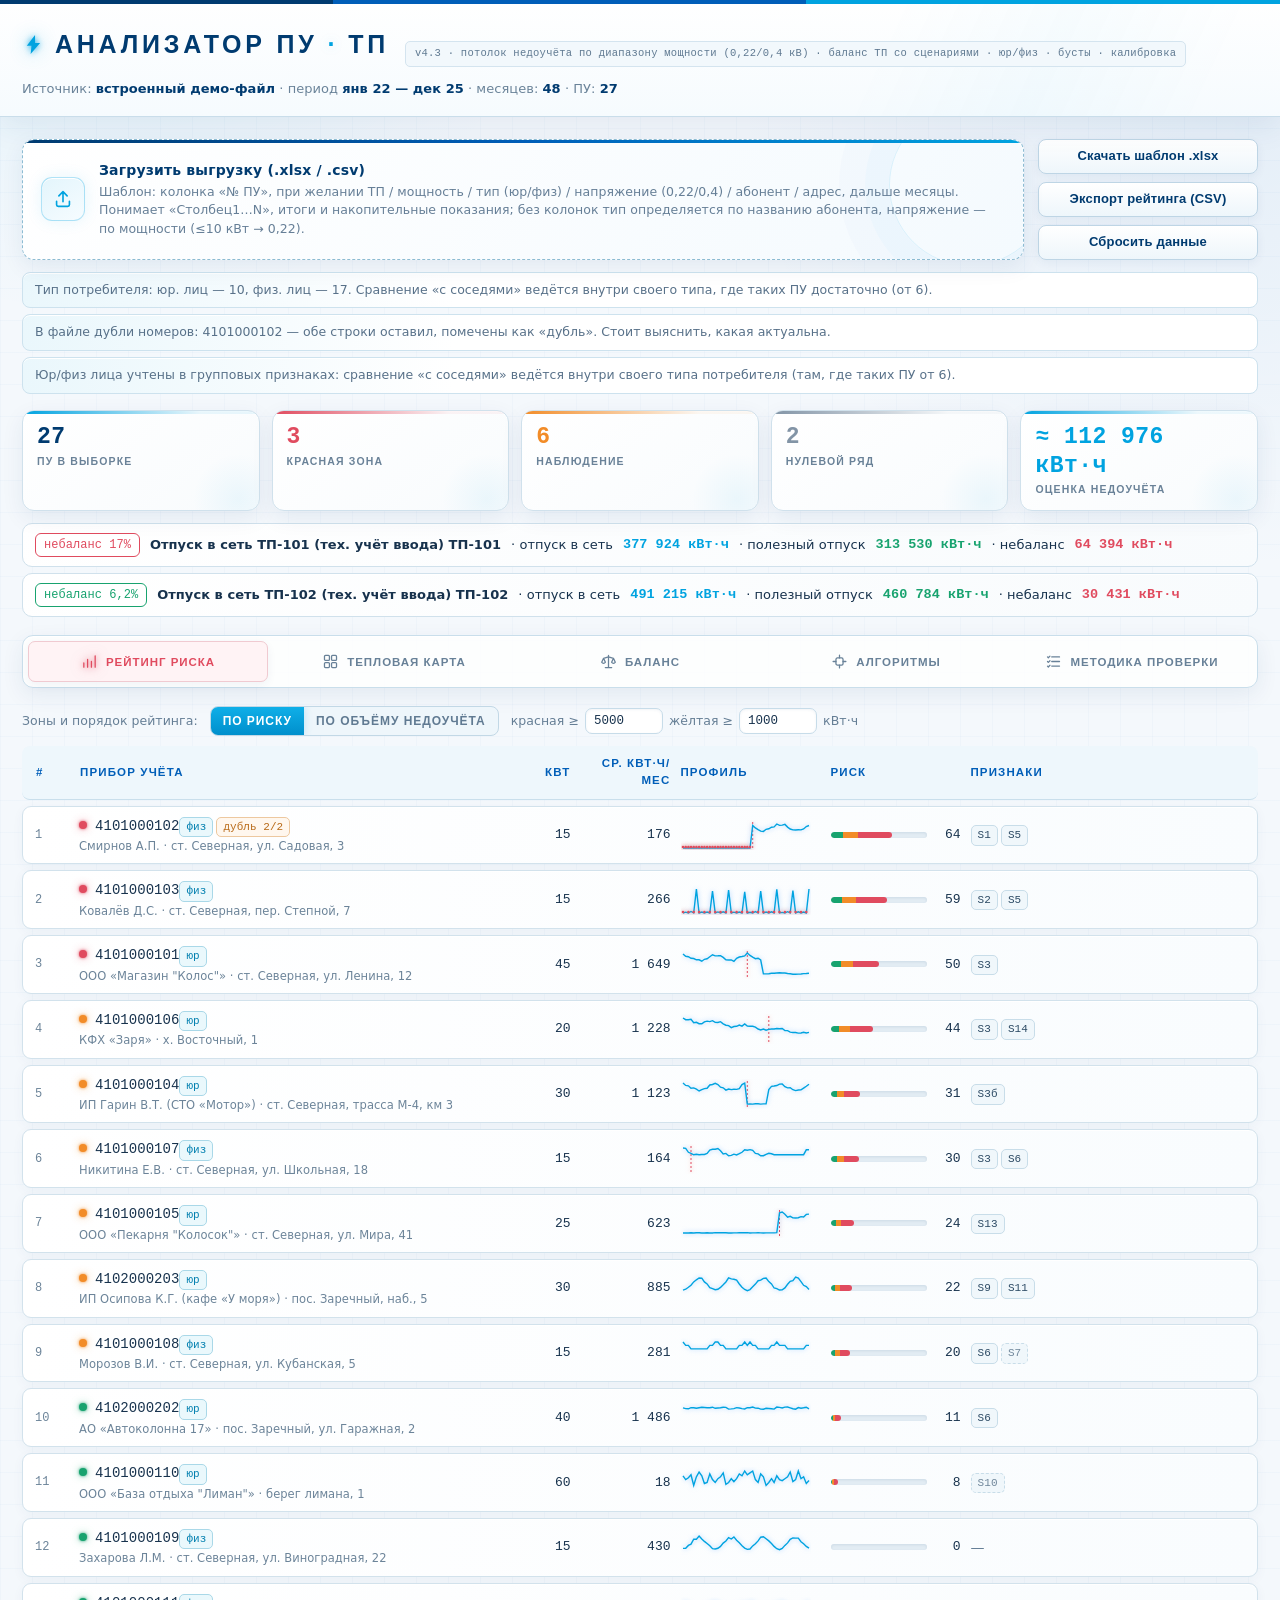
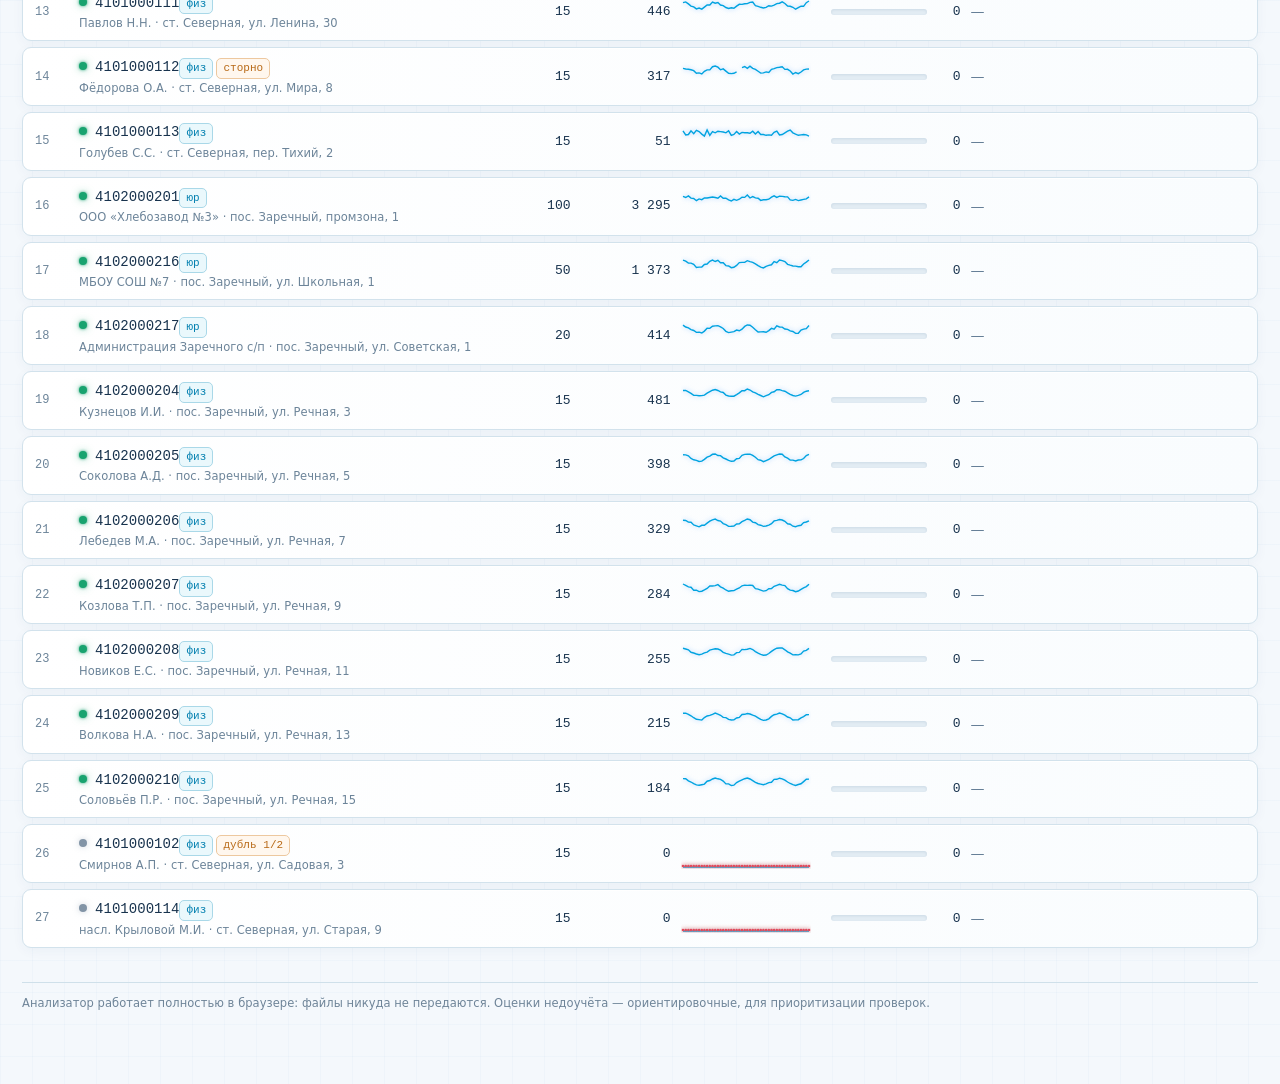
==== index.html @ 81b29cf8 "Полная замена программы на новую версию (anomalyanalyzerv2) Содержимое репозитория заменено на новую" ====
<!DOCTYPE html>
<html lang="ru">
<head>
<meta charset="utf-8">
<meta name="viewport" content="width=device-width, initial-scale=1">
<title>Анализатор ПУ ТП</title>
<link rel="icon" href="static/favicon.svg" type="image/svg+xml">
<script src="static/xlsx.full.min.js"></script><!-- библиотека Excel локально: работает без доступа в интернет -->
<style>
:root{
  --bg:#14181F; --panel:#1C222B; --panel2:#232B36; --line:#2E3844;
  --ink:#E9EEF4; --mut:#8FA0B3;
  --ok:#46C08A; --warn:#F2B63C; --bad:#F05B4A; --dead:#64748B; --acc:#6FB3FF;
  --face:#EFE8D8; --face-ink:#23262B;
  --mono:"JetBrains Mono","Consolas","SF Mono","Courier New",monospace;
  --cond:"Arial Narrow","PT Sans Narrow","Segoe UI",sans-serif;
}
*{box-sizing:border-box}
html{scroll-behavior:smooth}
body{margin:0;background:var(--bg);color:var(--ink);font:14px/1.5 "Segoe UI",system-ui,-apple-system,sans-serif;-webkit-font-smoothing:antialiased}
b{font-weight:600}
.wrap{max-width:1120px;margin:0 auto;padding:0 16px 64px}

/* ---- шапка-консоль ---- */
header{border-bottom:1px solid var(--line);background:linear-gradient(180deg,#1A2029,#14181F)}
.head{max-width:1120px;margin:0 auto;padding:18px 16px 14px;display:flex;align-items:baseline;gap:14px;flex-wrap:wrap}
h1{margin:0;font-family:var(--cond);font-weight:700;font-size:26px;letter-spacing:.14em;text-transform:uppercase;display:flex;align-items:center;gap:10px}
h1 i{font-style:normal;color:var(--warn)}
h1 .bolt{width:20px;height:20px;fill:var(--warn);flex:none;filter:drop-shadow(0 0 6px rgba(242,182,60,.9));animation:boltGlow 2.8s ease-in-out infinite}
@keyframes boltGlow{0%,100%{filter:drop-shadow(0 0 3px rgba(242,182,60,.5))}50%{filter:drop-shadow(0 0 10px rgba(242,182,60,.95))}}
@media (prefers-reduced-motion:reduce){h1 .bolt{animation:none}}
.head .ver{color:var(--mut);font-family:var(--mono);font-size:12px}
#meta{max-width:1120px;margin:0 auto;padding:0 16px 12px;color:var(--mut);font-size:13px}
#meta b{color:var(--ink);font-weight:600}

/* ---- пульт загрузки ---- */
.deck{display:grid;grid-template-columns:1fr auto;gap:12px;margin:18px 0 8px;align-items:stretch}
#drop{border:1.5px dashed var(--line);border-radius:10px;background:var(--panel);padding:14px 18px;cursor:pointer;display:flex;align-items:center;gap:14px;transition:border-color .15s,background .15s}
#drop:hover,#drop.hot{border-color:var(--acc);background:#1D2733}
#drop .di{width:34px;height:34px;border-radius:8px;background:var(--panel2);display:grid;place-items:center;color:var(--acc);font-size:18px;flex:0 0 auto}
#drop .dt b{display:block}
#drop .dt span{color:var(--mut);font-size:12.5px}
.side{display:flex;flex-direction:column;gap:8px;justify-content:center}
.btn{border:1px solid var(--line);background:var(--panel);color:var(--ink);border-radius:8px;padding:8px 14px;font:600 13px/1.2 "Segoe UI",sans-serif;cursor:pointer;white-space:nowrap}
.btn:hover{border-color:var(--acc);color:var(--acc)}
.tariff{display:flex;align-items:center;gap:8px;color:var(--mut);font-size:12.5px}
.tariff input{width:92px;background:var(--panel2);border:1px solid var(--line);border-radius:8px;color:var(--ink);padding:7px 10px;font-family:var(--mono);font-size:13px}
.tariff input:focus{outline:none;border-color:var(--acc)}
#notes{display:flex;flex-direction:column;gap:6px;margin:8px 0}
.note{background:var(--panel);border:1px solid var(--line);border-radius:8px;padding:8px 12px;color:var(--mut);font-size:12.5px}
.note.bad{border-color:var(--bad);color:#F2B0A8}
.note.ok{border-color:var(--ok);color:#A9DFC2}
.note.ok a{color:var(--ok)}
.btn-reset:hover{border-color:var(--bad);color:var(--bad)}

/* ---- KPI ---- */
#kpi{display:grid;grid-template-columns:repeat(auto-fit,minmax(150px,1fr));gap:10px;margin:14px 0}
.kpi{background:var(--panel);border:1px solid var(--line);border-radius:10px;padding:12px 14px}
.kv{font-family:var(--mono);font-size:22px;font-weight:600;letter-spacing:.02em}
.kl{color:var(--mut);font-size:11.5px;text-transform:uppercase;letter-spacing:.08em;margin-top:2px;font-family:var(--cond)}
.k-red .kv{color:var(--bad);text-shadow:0 0 16px rgba(240,91,74,.5)}
.k-amber .kv{color:var(--warn);text-shadow:0 0 16px rgba(242,182,60,.45)}
.k-dead .kv{color:var(--dead)}
.k-loss .kv{color:var(--acc);text-shadow:0 0 16px rgba(111,179,255,.45)}

#balance{display:flex;flex-direction:column;gap:6px;margin:0 0 10px}
.balrow{background:var(--panel);border:1px solid var(--line);border-radius:8px;padding:9px 12px;font-size:13px;display:flex;gap:10px;align-items:center;flex-wrap:wrap}
.balrow.mut{color:var(--mut);font-size:12.5px}
.btag{font-family:var(--mono);font-size:12px;border-radius:6px;padding:2px 8px;border:1px solid}
.btag.ok{color:var(--ok);border-color:var(--ok)} .btag.warn{color:var(--warn);border-color:var(--warn)} .btag.bad{color:var(--bad);border-color:var(--bad)}
.balrow .bv{font-family:var(--mono);font-size:13.5px;font-weight:700}
.bv-sup{color:var(--acc)} .bv-use{color:var(--ok)} .bv-imb{color:var(--bad)}

/* ---- вкладки (подсветка меню) ---- */
.tabs{display:flex;gap:4px;border-bottom:1px solid var(--line);margin:18px 0 0;flex-wrap:wrap}
.tab{--tc:var(--ink);--tg:rgba(233,238,244,.3);display:inline-flex;align-items:center;gap:8px;background:none;border:none;color:var(--mut);font:600 13px var(--cond);letter-spacing:.1em;text-transform:uppercase;padding:10px 16px;cursor:pointer;border-bottom:2px solid transparent;margin-bottom:-1px;border-radius:9px 9px 0 0;transition:color .15s,text-shadow .15s,background .15s}
.tab svg{width:15px;height:15px;fill:none;stroke:currentColor;stroke-width:1.7;stroke-linecap:round;stroke-linejoin:round;flex:none}
.tab[data-tab="rank"]{--tc:#FF8272;--tg:rgba(240,91,74,.55)}
.tab[data-tab="heat"]{--tc:#FFC554;--tg:rgba(242,182,60,.55)}
.tab[data-tab="bal"]{--tc:#C4A8FF;--tg:rgba(139,92,246,.55)}
.tab[data-tab="algs"]{--tc:#7FBCFF;--tg:rgba(111,179,255,.55)}
.tab[data-tab="doc"]{--tc:#5AD49E;--tg:rgba(70,192,138,.55)}
.tab:hover{color:var(--tc)}
.tab.on{color:var(--tc);border-bottom-color:var(--tc);background:linear-gradient(180deg,rgba(255,255,255,.035),transparent);text-shadow:0 0 14px var(--tg);box-shadow:0 12px 20px -12px var(--tg)}
.tab.on svg{filter:drop-shadow(0 0 4px var(--tg))}
.tab .tdot{width:7px;height:7px;border-radius:50%;background:var(--warn);box-shadow:0 0 8px rgba(242,182,60,.95);flex:none}
.pane{display:none;padding-top:14px}
.pane.show{display:block}

/* ---- таблица рейтинга ---- */
.thead,.row{display:grid;grid-template-columns:34px minmax(200px,1.5fr) 70px 90px 140px 130px minmax(120px,1fr);gap:10px;align-items:center;padding:8px 12px}
.thead{color:var(--mut);font-family:var(--cond);font-size:11.5px;text-transform:uppercase;letter-spacing:.1em;border-bottom:1px solid var(--line)}
.row{background:var(--panel);border:1px solid var(--line);border-radius:8px;margin-top:6px;cursor:pointer;transition:border-color .12s}
.row:hover{border-color:#3D4A5A}
.row.openrow{border-color:var(--acc)}
.row.dead{opacity:.75}
.c-rk{color:var(--mut);font-family:var(--mono);font-size:12px}
.mono{font-family:var(--mono)}
.c-id{min-width:0}
.c-id .sub{color:var(--mut);font-size:11.5px;overflow:hidden;text-overflow:ellipsis;white-space:nowrap}
.dot{display:inline-block;width:8px;height:8px;border-radius:50%;margin-right:8px;vertical-align:1px}
.dot.red{background:var(--bad);box-shadow:0 0 8px rgba(240,91,74,.9)}
.dot.amber{background:var(--warn);box-shadow:0 0 8px rgba(242,182,60,.8)}
.dot.green{background:var(--ok);box-shadow:0 0 7px rgba(70,192,138,.65)}
.dot.dead{background:var(--dead);box-shadow:0 0 6px rgba(100,116,139,.55)}
.c-pw,.c-avg{font-size:13px;text-align:right}
.bar{height:7px;background:var(--panel2);border-radius:4px;overflow:hidden;flex:1}
.bar i{display:block;height:100%;background:linear-gradient(90deg,var(--ok) 0 20%,var(--warn) 20% 45%,var(--bad) 45%);border-radius:4px;box-shadow:0 0 6px rgba(240,91,74,.35)}
.c-sc{display:flex;align-items:center;gap:8px}
.c-sc .mono{font-size:13px;width:26px;text-align:right}
.chip{display:inline-block;font-family:var(--mono);font-size:11px;border:1px solid var(--line);background:var(--panel2);border-radius:5px;padding:1px 6px;margin:1px 3px 1px 0;color:var(--ink)}
.weakchip{color:var(--mut);border-style:dashed}
.dupchip{color:var(--warn);border-color:var(--warn)}
.typechip{color:var(--acc);border-color:rgba(111,179,255,.55)}
.boostchip{color:#D9B8FF;border-color:#8B5CF6;box-shadow:0 0 7px rgba(139,92,246,.5)}

/* ---- переключатель зон рейтинга ---- */
.rmode{display:flex;align-items:center;gap:12px;flex-wrap:wrap;margin:2px 0 10px;color:var(--mut);font-size:12.5px}
.seg{display:inline-flex;border:1px solid var(--line);border-radius:8px;overflow:hidden}
.seg button{background:var(--panel);border:none;color:var(--mut);font:600 12px var(--cond);letter-spacing:.08em;text-transform:uppercase;padding:7px 12px;cursor:pointer;transition:background .15s,color .15s}
.seg button:not(.on):hover{color:var(--ink)}
.seg button.on{color:#0E1116;background:var(--acc);box-shadow:0 0 12px rgba(111,179,255,.55)}
.rmthr{display:inline-flex;align-items:center;gap:6px;flex-wrap:wrap}
.rmthr input{width:78px;background:var(--panel2);border:1px solid var(--line);border-radius:7px;color:var(--ink);padding:5px 8px;font-family:var(--mono);font-size:12.5px}
.rmthr input:focus{outline:none;border-color:var(--acc)}

/* ---- вкладка «Баланс» ---- */
.balkpis{display:grid;grid-template-columns:repeat(auto-fit,minmax(150px,1fr));gap:10px;margin:10px 0}
.bpct{display:flex;align-items:center;gap:12px;margin:8px 0 4px;color:var(--mut);font-size:12.5px;flex-wrap:wrap}
.bpct input[type=range].tr{width:220px;margin:0}
.bpct .val{font-family:var(--mono);color:var(--ink);min-width:38px}
.bchart{background:var(--panel);border:1px solid var(--line);border-radius:10px;padding:12px;margin-top:8px}
.bsup{fill:none;stroke:var(--warn);stroke-width:1.8;filter:drop-shadow(0 0 3px rgba(242,182,60,.5))}
.buse{fill:none;stroke:var(--acc);stroke-width:1.8;filter:drop-shadow(0 0 3px rgba(111,179,255,.5))}
.ballow{fill:none;stroke:#8fa0b3;stroke-width:1.2;stroke-dasharray:5 4;opacity:.9}
.bscn{fill:none;stroke:var(--ok);stroke-width:1.9;stroke-dasharray:7 5;filter:drop-shadow(0 0 4px rgba(70,192,138,.65))}
.bexc{fill:rgba(240,91,74,.16)}
.bgain{fill:rgba(70,192,138,.16)}
.bnull{fill:rgba(100,116,139,.12)}
.bdot{fill:var(--warn)} .budot{fill:var(--acc)}
.scenbox{display:grid;grid-template-columns:1fr 1fr;gap:8px;margin-top:8px}
.scen{background:var(--panel);border:1px solid var(--line);border-radius:10px;padding:10px 12px;cursor:pointer;transition:border-color .15s,box-shadow .15s}
.scen:hover{border-color:var(--acc)}
.scen.onb{border-color:var(--ok);box-shadow:0 0 14px -5px rgba(70,192,138,.75)}
.scen b{font-size:13px}
.scen .meta{color:var(--mut);font-size:12px;margin-top:3px}
.bcand{display:flex;align-items:center;gap:10px;background:var(--panel);border:1px solid var(--line);border-radius:8px;padding:8px 12px;margin-top:6px;cursor:pointer;font-size:13px}
.bcand:hover{border-color:#3D4A5A}
.bcand.onb{border-color:var(--ok);box-shadow:0 0 10px -4px rgba(70,192,138,.6)}
.bcand input{width:15px;height:15px;accent-color:var(--ok);flex:none;cursor:pointer}
.bcand .amt{margin-left:auto;font-family:var(--mono);font-size:12px;color:var(--ink);white-space:nowrap}
.bcand .cov{color:var(--mut);font-family:var(--mono);font-size:11.5px;white-space:nowrap}
@media (max-width:900px){.scenbox{grid-template-columns:1fr}}

/* ---- бусты приоритета (чек-боксы) ---- */
.boostbox{display:grid;grid-template-columns:1fr 1fr;gap:8px}
.bopt{display:flex;align-items:center;gap:10px;background:var(--panel);border:1px solid var(--line);border-radius:10px;padding:10px 12px;cursor:pointer;font-size:13px;color:#C3CEDA;transition:border-color .15s,box-shadow .15s}
.bopt input{width:16px;height:16px;accent-color:#8B5CF6;cursor:pointer;flex:none}
.bopt .pts{margin-left:auto;color:#D9B8FF;font-family:var(--mono);font-size:12px;white-space:nowrap}
.bopt.onb{border-color:#8B5CF6;box-shadow:0 0 14px -5px rgba(139,92,246,.75);color:var(--ink)}
@media (max-width:900px){.boostbox{grid-template-columns:1fr}}
.spark{display:block}
.spl{fill:none;stroke:var(--acc);stroke-width:1.4;filter:drop-shadow(0 0 2.5px rgba(111,179,255,.6))}
.spz{fill:var(--bad);filter:drop-shadow(0 0 2px rgba(240,91,74,.85))}
.spsh{stroke:var(--bad);stroke-width:1;stroke-dasharray:2 2;filter:drop-shadow(0 0 2px rgba(240,91,74,.6))}
.mut{color:var(--mut)}

/* ---- детальная панель ---- */
.detail{display:grid;grid-template-columns:230px 1fr;gap:18px;background:var(--panel);border:1px solid var(--acc);border-top:none;border-radius:0 0 10px 10px;margin:-7px 0 6px;padding:16px}
.detail.red{border-color:var(--bad)} .detail.amber{border-color:var(--warn)} .detail.dead{border-color:var(--dead)} .detail.green{border-color:var(--ok)}
.gauge{width:200px;display:block;margin:0 auto}
.gface{fill:var(--face);stroke:#0E1116;stroke-width:3}
.garc{fill:none;stroke-width:5;stroke-linecap:butt}
.g-ok{stroke:var(--ok);filter:drop-shadow(0 0 2.5px rgba(70,192,138,.55))}
.g-warn{stroke:var(--warn);filter:drop-shadow(0 0 2.5px rgba(242,182,60,.55))}
.g-bad{stroke:var(--bad);filter:drop-shadow(0 0 2.5px rgba(240,91,74,.55))}
.gt{stroke:var(--face-ink);stroke-width:1.2}
.gnum{fill:var(--face-ink);font:600 10px var(--mono);text-anchor:middle}
.glabel{fill:var(--face-ink);font:700 9px var(--cond);letter-spacing:.25em;text-anchor:middle}
.gneedle{stroke:#B3261E;stroke-width:2.6;stroke-linecap:round;filter:drop-shadow(0 0 4px rgba(179,38,30,.6))}
.gpivot{fill:#23262B;stroke:#B3261E;stroke-width:1.5}
.gscore{fill:var(--ink);font:700 13px var(--mono);text-anchor:middle}
.facts{width:100%;border-collapse:collapse;margin-top:10px;font-size:12.5px}
.facts td{padding:5px 0;border-bottom:1px dashed var(--line);vertical-align:top}
.facts td:first-child{color:var(--mut);padding-right:10px}
.facts td:last-child{text-align:right;font-size:12px}
.chart{width:100%;height:auto;display:block}
.cgrid{stroke:var(--line);stroke-width:.6}
.cyl{fill:var(--mut);font:10px var(--mono);text-anchor:end}
.cxl{fill:var(--mut);font:10px var(--mono);text-anchor:middle}
.cline{fill:none;stroke:var(--acc);stroke-width:1.8;filter:drop-shadow(0 0 4px rgba(111,179,255,.5))}
.cgroup{fill:none;stroke:var(--ok);stroke-width:1.1;stroke-dasharray:2 3;opacity:.85}
.cbase{stroke:var(--warn);stroke-width:1;stroke-dasharray:6 4;filter:drop-shadow(0 0 2px rgba(242,182,60,.45))}
.cbl{fill:var(--warn);font:10px var(--mono);text-anchor:end}
.cshift{stroke:var(--bad);stroke-width:1.2;stroke-dasharray:3 3;filter:drop-shadow(0 0 3px rgba(240,91,74,.55))}
.cdot{fill:var(--acc)} .czero{fill:var(--bad);filter:drop-shadow(0 0 3px rgba(240,91,74,.8))}
.legend{display:flex;gap:16px;flex-wrap:wrap;color:var(--mut);font-size:11.5px;margin-top:4px}
.legend span{display:flex;align-items:center;gap:6px}
.lg{display:inline-block;width:16px;height:0;border-top:2px solid}
.l1{border-color:var(--acc)} .l2{border-color:var(--ok);border-top-style:dashed} .l3{border-color:var(--warn);border-top-style:dashed} .l4{border-color:var(--bad);border-top-style:dotted}
.dh{font-family:var(--cond);font-size:12px;letter-spacing:.12em;text-transform:uppercase;color:var(--mut);margin:14px 0 8px}
.fl{border:1px solid var(--line);border-radius:8px;padding:9px 12px;margin-bottom:7px;background:var(--panel2)}
.flh{font-weight:600;display:flex;align-items:center;gap:8px}
.flh .pts{margin-left:auto;color:var(--warn);font-family:var(--mono);font-size:12px}
.fld{color:#C3CEDA;font-size:12.8px;margin-top:4px}
.cl{margin:0;padding-left:20px;color:#C3CEDA;font-size:13px}
.cl li{margin:4px 0}

/* ---- тепловая карта ---- */
#heat{overflow-x:auto;padding-bottom:6px}
.hrow{display:flex;gap:2px;margin-bottom:2px;cursor:pointer}
.hrow:hover .hid{color:var(--acc)}
.hhead{cursor:default;position:sticky;top:0;background:var(--bg);z-index:2;padding-top:2px}
.hid{flex:0 0 170px;font-size:12px;display:flex;align-items:center;padding-right:8px;color:var(--ink)}
.hcell{flex:0 0 26px;height:22px;border-radius:3px}
.hcell.hc-sm{flex:0 0 13px;border-radius:2px}
.hm{color:var(--mut);font:9.5px var(--mono);display:flex;align-items:flex-end;justify-content:center;background:none!important;height:26px;white-space:nowrap;overflow:visible}
.hnull{border:1px dashed var(--line)}
.hleg{display:flex;gap:16px;flex-wrap:wrap;color:var(--mut);font-size:11.5px;margin-top:10px;cursor:default}
.hleg span{display:flex;align-items:center;gap:6px}
.hleg i{width:14px;height:14px;border-radius:3px;display:inline-block}

/* ---- алгоритмы и методика ---- */
.alg{background:var(--panel);border:1px solid var(--line);border-radius:10px;padding:12px 14px;margin-top:10px}
.algh{display:flex;align-items:center;gap:10px;font-size:14.5px}
.algh .pts{margin-left:auto;color:var(--warn);font-family:var(--mono);font-size:12px;white-space:nowrap}
.algrow{display:grid;grid-template-columns:130px 1fr;gap:10px;margin-top:8px;font-size:13px;color:#C3CEDA}
.algrow span{color:var(--mut);font-size:11.5px;text-transform:uppercase;letter-spacing:.08em;font-family:var(--cond);padding-top:2px}
.doc{max-width:none}
.doc p,.doc ol,.doc ul,.doc>.note{max-width:900px}
.doc h2{font-family:var(--cond);letter-spacing:.1em;text-transform:uppercase;font-size:16px;margin:26px 0 10px;color:var(--warn)}
.doc h2:first-child{margin-top:4px}
.doc p,.doc li{color:#C3CEDA;font-size:13.5px}
.doc ol,.doc ul{padding-left:22px}
.doc li{margin:5px 0}
.doc .note{margin:12px 0}

/* ---- калибровка чувствительности («крутилки») ---- */
.tuner{margin:6px 0 10px}
.tglob{display:grid;grid-template-columns:1fr 1fr;gap:8px}
.trow{background:var(--panel);border:1px solid var(--line);border-radius:10px;padding:10px 12px;margin-top:8px}
.trow .th{display:flex;align-items:center;gap:8px;font-size:13px;flex-wrap:wrap}
.trow .th b{font-weight:600}
input.talg{width:15px;height:15px;accent-color:var(--ok);cursor:pointer;flex:none}
.trow.toff{opacity:.5}
.trow.toff input.tr{pointer-events:none}
.tlev.off{color:var(--bad)}
.alg.algoff{opacity:.5}
.tlev{margin-left:auto;font:600 11px var(--cond);letter-spacing:.08em;text-transform:uppercase;color:var(--mut);white-space:nowrap}
.tlev.soft{color:var(--warn);text-shadow:0 0 10px rgba(242,182,60,.5)}
.tlev.hard{color:var(--ok);text-shadow:0 0 10px rgba(70,192,138,.5)}
.thint{color:var(--mut);font-size:12px;margin-top:4px}
input[type=range].tr{-webkit-appearance:none;appearance:none;width:100%;height:4px;border-radius:3px;background:linear-gradient(90deg,rgba(242,182,60,.55),var(--line) 50%,rgba(70,192,138,.55));outline:none;margin:10px 0 3px;cursor:pointer}
input[type=range].tr::-webkit-slider-thumb{-webkit-appearance:none;appearance:none;width:16px;height:16px;border-radius:50%;background:var(--ink);border:2px solid var(--acc);box-shadow:0 0 9px rgba(111,179,255,.85);cursor:pointer}
input[type=range].tr::-moz-range-thumb{width:13px;height:13px;border-radius:50%;background:var(--ink);border:2px solid var(--acc);box-shadow:0 0 9px rgba(111,179,255,.85);cursor:pointer}
input[type=range].tr-num{background:var(--line)}
input[type=range].tr-num::-webkit-slider-thumb{border-color:var(--warn);box-shadow:0 0 9px rgba(242,182,60,.85)}
input[type=range].tr-num::-moz-range-thumb{border-color:var(--warn);box-shadow:0 0 9px rgba(242,182,60,.85)}
.tscale{display:flex;justify-content:space-between;color:var(--mut);font-size:10.5px;font-family:var(--cond);letter-spacing:.06em;text-transform:uppercase}
.treset{margin-top:12px;display:flex;gap:12px;align-items:center;flex-wrap:wrap;font-size:12px}
@media (max-width:900px){.tglob{grid-template-columns:1fr}}

footer{color:var(--mut);font-size:11.5px;margin-top:34px;border-top:1px solid var(--line);padding-top:12px}

/* ========================================================================== */
/* ROSSETI-INSPIRED PRODUCTION THEME — VISUAL LAYER ONLY                       */
/* ========================================================================== */
:root{
  color-scheme:light;
  --bg:#F4F8FC;
  --panel:#FFFFFF;
  --panel2:#F1F7FC;
  --line:#CFE0EE;
  --ink:#17324D;
  --mut:#667F97;
  --ok:#18A36F;
  --warn:#F28C28;
  --bad:#E04B5F;
  --dead:#8294A6;
  --acc:#00A3E0;
  --face:#F7FBFE;
  --face-ink:#163A5B;
  --ros-navy:#003B70;
  --ros-blue:#005EB8;
  --ros-sky:#00A3E0;
  --ros-pale:#EAF6FC;
  --ros-red:#E04B5F;
  --ros-green:#18A36F;
  --ros-orange:#F28C28;
  --violet:#7868B2;
  --shadow:0 18px 48px rgba(0,59,112,.10);
  --shadow-soft:0 7px 22px rgba(0,59,112,.075);
}

html{background:var(--bg);scrollbar-color:#9FBBD0 #E7F0F7}
body{
  min-height:100vh;
  color:var(--ink);
  background:
    radial-gradient(circle at 8% -6%,rgba(0,163,224,.10),transparent 30rem),
    radial-gradient(circle at 96% 3%,rgba(0,94,184,.065),transparent 31rem),
    linear-gradient(rgba(0,94,184,.025) 1px,transparent 1px),
    linear-gradient(90deg,rgba(0,94,184,.025) 1px,transparent 1px),
    var(--bg);
  background-size:auto,auto,32px 32px,32px 32px,auto;
  letter-spacing:.003em;
}
::selection{background:rgba(0,163,224,.20);color:var(--ros-navy)}
*{scrollbar-width:thin;scrollbar-color:#9FBBD0 #E7F0F7}
*::-webkit-scrollbar{width:10px;height:10px}
*::-webkit-scrollbar-track{background:#E7F0F7}
*::-webkit-scrollbar-thumb{background:#9FBBD0;border:2px solid #E7F0F7;border-radius:10px}

.wrap,.head,#meta{max-width:1360px}
.wrap{padding:0 22px 72px}

header{
  position:relative;
  overflow:hidden;
  border-bottom:1px solid #C9DDEA;
  background:linear-gradient(180deg,rgba(255,255,255,.99),rgba(246,251,254,.98));
  box-shadow:0 9px 30px rgba(0,59,112,.08);
}
header::before{
  content:"";
  position:absolute;
  z-index:2;
  inset:0 0 auto;
  height:4px;
  background:linear-gradient(90deg,var(--ros-navy) 0 26%,var(--ros-blue) 26% 63%,var(--ros-sky) 63% 100%);
}
header::after{
  content:"";
  position:absolute;
  right:3%;
  top:-58px;
  width:360px;
  height:175px;
  transform:skewX(-25deg);
  pointer-events:none;
  border-top:1px solid rgba(0,94,184,.09);
  border-bottom:1px solid rgba(0,163,224,.08);
  background:linear-gradient(90deg,transparent,rgba(0,163,224,.028),transparent);
}
.head{position:relative;z-index:1;padding:26px 22px 12px;gap:16px}
h1{color:var(--ros-navy);font-size:25px;letter-spacing:.15em;text-shadow:none}
h1 i{color:var(--ros-sky);text-shadow:0 0 12px rgba(0,163,224,.28)}
h1 .bolt{
  width:23px;
  height:23px;
  fill:var(--ros-sky);
  filter:drop-shadow(0 0 3px rgba(0,163,224,.85)) drop-shadow(0 0 9px rgba(0,163,224,.38));
}
@keyframes boltGlow{
  0%,100%{filter:drop-shadow(0 0 2px rgba(0,163,224,.62)) drop-shadow(0 0 7px rgba(0,163,224,.22))}
  50%{filter:drop-shadow(0 0 4px rgba(0,163,224,.95)) drop-shadow(0 0 13px rgba(0,163,224,.42))}
}
.head .ver{
  color:#5F7991;
  padding:4px 9px;
  border:1px solid #D4E4EF;
  border-radius:5px;
  background:#F2F8FC;
  font-size:10.5px;
  letter-spacing:.025em;
}
#meta{position:relative;z-index:1;padding:0 22px 17px;color:#6A8399}
#meta b{color:var(--ros-navy)}

.deck{gap:14px;margin:22px 0 12px}
#drop{
  position:relative;
  min-height:80px;
  overflow:hidden;
  border:1.5px dashed #8CBBD2;
  border-radius:12px;
  background:linear-gradient(135deg,#FFFFFF,#F4FAFE);
  box-shadow:var(--shadow-soft),inset 0 1px 0 #fff;
}
#drop::before{
  content:"";
  position:absolute;
  left:0;
  top:0;
  right:0;
  width:auto;
  height:3px;
  background:linear-gradient(90deg,var(--ros-navy),var(--ros-blue),var(--ros-sky));
}
#drop::after{
  content:"";
  position:absolute;
  right:-28px;
  top:-36px;
  width:160px;
  height:160px;
  border:1px solid rgba(0,163,224,.12);
  border-radius:50%;
  box-shadow:0 0 0 24px rgba(0,163,224,.025),0 0 0 50px rgba(0,94,184,.014);
  pointer-events:none;
}
#drop:hover,#drop.hot{
  border-color:var(--ros-sky);
  background:linear-gradient(135deg,#FFFFFF,#ECF8FD);
  box-shadow:0 0 0 3px rgba(0,163,224,.09),var(--shadow-soft);
}
#drop .di{
  position:relative;
  z-index:1;
  width:44px;
  height:44px;
  border:1px solid rgba(0,163,224,.27);
  border-radius:11px;
  background:linear-gradient(145deg,#E3F5FC,#F6FCFF);
  color:var(--ros-sky);
  box-shadow:inset 0 1px 0 #fff,0 0 16px rgba(0,163,224,.10);
}
#drop .di svg{width:22px;height:22px;fill:none;stroke:currentColor;stroke-width:1.8;stroke-linecap:round;stroke-linejoin:round}
#drop .dt{position:relative;z-index:1}
#drop .dt b{color:var(--ros-navy);font-size:14px;letter-spacing:.012em}
#drop .dt span{display:block;max-width:920px;margin-top:2px;color:#667F97;line-height:1.48}
.side{min-width:220px}

.btn{
  min-height:35px;
  border-color:#BED5E5;
  background:linear-gradient(180deg,#FFFFFF,#EEF6FB);
  color:var(--ros-navy);
  box-shadow:inset 0 1px 0 #fff,0 3px 10px rgba(0,59,112,.055);
  letter-spacing:.012em;
  transition:border-color .16s,color .16s,background .16s,transform .16s,box-shadow .16s;
}
.btn:hover{
  border-color:var(--ros-sky);
  color:var(--ros-blue);
  background:linear-gradient(180deg,#FFFFFF,#E7F6FC);
  box-shadow:0 0 0 3px rgba(0,163,224,.075),0 7px 18px rgba(0,59,112,.08);
  transform:translateY(-1px);
}
.btn:active{transform:translateY(0)}
.btn-reset:hover{border-color:var(--ros-red);color:#C73A4E;background:#FFF3F5;box-shadow:0 0 0 3px rgba(224,75,95,.07)}
.tariff{justify-content:space-between;color:#667F97}
.tariff input,.rmthr input{
  border-color:#C7DCE9;
  background:#FFFFFF;
  color:#17324D;
  box-shadow:inset 0 1px 3px rgba(0,59,112,.055);
}
.tariff input:focus,.rmthr input:focus{outline:none;border-color:var(--ros-sky);box-shadow:0 0 0 3px rgba(0,163,224,.10)}

.note{
  border-color:#CDE2EE;
  background:linear-gradient(90deg,#EAF7FC,#FFFFFF 35%);
  color:#587189;
  box-shadow:inset 0 1px 0 #fff;
}
.note.bad{border-color:#F0CAD1;color:#A33849;background:linear-gradient(90deg,#FFF0F3,#FFFFFF 35%)}
.note.ok{border-color:#C5E6D9;color:#137652;background:linear-gradient(90deg,#EBFAF4,#FFFFFF 35%)}
.note.ok a{color:#137652}

#kpi{gap:12px;margin:16px 0 12px}
.kpi{
  position:relative;
  overflow:hidden;
  min-height:84px;
  border-color:#D0E1EC;
  border-radius:12px;
  background:linear-gradient(145deg,#FFFFFF,#F8FBFD);
  box-shadow:var(--shadow-soft),inset 0 1px 0 #fff;
}
.kpi::before{content:"";position:absolute;left:0;top:0;width:100%;height:3px;background:linear-gradient(90deg,var(--ros-sky),rgba(0,163,224,.08) 75%)}
.kpi::after{content:"";position:absolute;right:-26px;bottom:-36px;width:94px;height:94px;border-radius:50%;background:radial-gradient(circle,rgba(0,163,224,.06),transparent 68%)}
.k-red::before{background:linear-gradient(90deg,var(--ros-red),rgba(224,75,95,.06) 75%)}
.k-amber::before{background:linear-gradient(90deg,var(--ros-orange),rgba(242,140,40,.06) 75%)}
.k-dead::before{background:linear-gradient(90deg,var(--dead),rgba(130,148,166,.06) 75%)}
.k-loss::before{background:linear-gradient(90deg,var(--ros-sky),rgba(0,163,224,.06) 75%)}
.kv{color:var(--ros-navy);font-size:23px;line-height:1.25}
.kl{color:#6A8298;font-size:10.5px;font-weight:700;letter-spacing:.11em}
.k-red .kv,.k-amber .kv,.k-loss .kv{text-shadow:none}

.balrow,.bchart,.scen,.bcand,.bopt,.detail,.fl,.alg,.trow{
  border-color:#D0E1EC;
  background:linear-gradient(145deg,#FFFFFF,#F8FBFD);
  color:var(--ink);
  box-shadow:inset 0 1px 0 #fff;
}
.balrow{border-radius:10px}
.balrow.mut,.scen .meta,.bcand .cov{color:#6A8298}
.btag{background:#FFFFFF}

.tabs{
  gap:6px;
  padding:5px;
  border:1px solid #C9DEEB;
  border-radius:11px;
  background:rgba(255,255,255,.82);
  box-shadow:var(--shadow-soft),inset 0 1px 0 #fff;
}
.tab{
  flex:1 1 150px;
  justify-content:center;
  min-height:41px;
  margin:0;
  padding:9px 14px;
  border:1px solid transparent;
  border-radius:7px;
  color:#688198;
  font-size:11.5px;
  font-weight:700;
  letter-spacing:.085em;
}
.tab svg{width:17px;height:17px;stroke-width:1.8;transition:filter .18s,color .18s}
.tab[data-tab="rank"]{--tc:var(--ros-red);--tg:rgba(224,75,95,.50)}
.tab[data-tab="heat"]{--tc:var(--ros-orange);--tg:rgba(242,140,40,.52)}
.tab[data-tab="bal"]{--tc:var(--ros-green);--tg:rgba(24,163,111,.48)}
.tab[data-tab="algs"]{--tc:var(--ros-sky);--tg:rgba(0,163,224,.55)}
.tab[data-tab="doc"]{--tc:var(--ros-blue);--tg:rgba(0,94,184,.46)}
.tab:hover{color:var(--tc);background:#F4F9FC}
.tab.on{color:var(--tc);border-color:#CFE0EA;background:#F4F9FC;text-shadow:none;box-shadow:0 3px 10px rgba(0,59,112,.055)}
.tab.on svg,.tab:hover svg{filter:drop-shadow(0 0 2px var(--tg)) drop-shadow(0 0 6px var(--tg))}
.tab.on[data-tab="rank"]{background:#FFF3F5;border-color:#F0CAD1}
.tab.on[data-tab="heat"]{background:#FFF7EE;border-color:#F2D6B9}
.tab.on[data-tab="bal"]{background:#EFFAF6;border-color:#C5E6D9}
.tab.on[data-tab="algs"]{background:#ECF8FD;border-color:#C1E4F1}
.tab.on[data-tab="doc"]{background:#EEF5FC;border-color:#C6DAED}
.tab .tdot{background:var(--ros-orange);box-shadow:0 0 3px rgba(242,140,40,.9),0 0 8px rgba(242,140,40,.48)}
.pane{padding-top:16px}

.rmode{color:#657E95}
.seg{border-color:#C2D8E6;background:#EEF6FB}
.seg button{background:transparent;color:#607A92}
.seg button:not(.on):hover{color:var(--ros-navy)}
.seg button.on{color:#FFFFFF;background:linear-gradient(180deg,#0FAFE8,#008FCC);box-shadow:0 0 9px rgba(0,163,224,.24)}
.rmthr{color:#657E95}

.thead{padding:9px 14px;color:var(--ros-blue);border-bottom-color:#C9DFEC;background:#EEF7FC;border-radius:8px;font-weight:700}
.row{
  border-color:#D2E2EC;
  border-radius:9px;
  background:linear-gradient(90deg,#FFFFFF,#F9FCFE);
  box-shadow:0 3px 12px rgba(0,59,112,.045),inset 0 1px 0 #fff;
  transition:border-color .14s,background .14s,transform .14s,box-shadow .14s;
}
.row:hover{border-color:#8FC4DA;background:linear-gradient(90deg,#FFFFFF,#F0F9FD);transform:translateY(-1px);box-shadow:0 8px 22px rgba(0,59,112,.075)}
.row.openrow{border-color:var(--ros-sky);background:#EFF9FD;box-shadow:0 0 0 2px rgba(0,163,224,.075)}
.row.red,.row.amber,.row.green,.row.dead{box-shadow:0 3px 12px rgba(0,59,112,.045),inset 0 1px 0 #fff;opacity:1}
.row.red:hover{border-color:rgba(224,75,95,.70);box-shadow:0 0 0 1px rgba(224,75,95,.13),0 0 16px rgba(224,75,95,.16),0 8px 22px rgba(0,59,112,.07)}
.row.amber:hover{border-color:rgba(242,140,40,.72);box-shadow:0 0 0 1px rgba(242,140,40,.13),0 0 16px rgba(242,140,40,.16),0 8px 22px rgba(0,59,112,.07)}
.row.green:hover{border-color:rgba(24,163,111,.68);box-shadow:0 0 0 1px rgba(24,163,111,.12),0 0 16px rgba(24,163,111,.15),0 8px 22px rgba(0,59,112,.07)}
.row.dead:hover{border-color:rgba(130,148,166,.72);box-shadow:0 0 0 1px rgba(130,148,166,.12),0 0 14px rgba(0,94,184,.10),0 8px 22px rgba(0,59,112,.065)}
.c-rk,.c-id .sub{color:#6C8499}
.dot.red{background:var(--ros-red);box-shadow:0 0 3px rgba(224,75,95,.92),0 0 8px rgba(224,75,95,.45)}
.dot.amber{background:var(--ros-orange);box-shadow:0 0 3px rgba(242,140,40,.92),0 0 8px rgba(242,140,40,.44)}
.dot.green{background:var(--ros-green);box-shadow:0 0 3px rgba(24,163,111,.90),0 0 8px rgba(24,163,111,.40)}
.dot.dead{background:var(--dead);box-shadow:0 0 6px rgba(130,148,166,.38)}
.bar{height:6px;background:#E3EDF4;box-shadow:inset 0 1px 3px rgba(0,59,112,.10)}
.bar i{box-shadow:none}
.chip{border-color:#C8DDE9;background:#F0F7FB;color:#2C4A64}
.weakchip{color:#70879B}
.dupchip{color:#B86916;border-color:#EDC89F;background:#FFF7EE}
.typechip{color:#007FAF;border-color:#A9D8E8;background:#EAF8FC}
.boostchip{color:#69599A;border-color:#CFC5E8;background:#F5F2FB;box-shadow:none}

.detail{box-shadow:0 16px 34px rgba(0,59,112,.085)}
.gface{fill:#F8FCFE;stroke:#C8DCE9}
.gt{stroke:#57728A}.gnum,.glabel{fill:#36546D}.gscore{fill:var(--ros-navy)}
.gneedle{stroke:#C43D51;filter:drop-shadow(0 0 3px rgba(224,75,95,.38))}
.gpivot{fill:var(--ros-navy);stroke:#C43D51}
.facts td{border-bottom-color:#D8E6EF}
.facts td:first-child,.legend,.dh{color:#6A8298}
.cgrid{stroke:#D6E5EE}.cyl,.cxl{fill:#6D8499}
.cline{stroke:var(--ros-sky);filter:drop-shadow(0 0 3px rgba(0,163,224,.34))}
.cgroup{stroke:var(--ros-green)}
.cbase{stroke:var(--ros-orange);filter:drop-shadow(0 0 2px rgba(242,140,40,.28))}
.cshift{stroke:var(--ros-red);filter:drop-shadow(0 0 2px rgba(224,75,95,.28))}
.fl{background:#F5FAFD}
.fld,.cl,.algrow,.doc p,.doc li{color:#536E85}

.hhead{background:#F4F8FC}
.hid{color:#24445F}
.hcell{border:1px solid rgba(0,59,112,.045)}
.hnull{border-color:#BED3E1}
.hm,.hleg{color:#688198}
.alg,.trow,.bchart{border-radius:12px;box-shadow:var(--shadow-soft),inset 0 1px 0 #fff}
.algh b{color:var(--ros-navy)}
.algrow span,.dh,.thead,.kl{font-weight:700}
.doc h2{color:var(--ros-blue);text-shadow:none;border-bottom:1px solid #CBE2EF;padding-bottom:7px}
.bopt{color:#4F6B82}
.bopt.onb{border-color:#AFA3D1;background:#F7F5FC;box-shadow:0 0 0 2px rgba(120,104,178,.065);color:#27445C}
.bopt .pts{color:#69599A}
.scen.onb,.bcand.onb{border-color:#76C9AA;background:#F0FBF7;box-shadow:0 0 0 2px rgba(24,163,111,.06)}
.bcand .amt{color:#294860}
input[type=range].tr{height:5px;background:linear-gradient(90deg,rgba(242,140,40,.62),#C6DAE6 50%,rgba(24,163,111,.60))}
input[type=range].tr::-webkit-slider-thumb{background:#FFFFFF;border-color:var(--ros-sky);box-shadow:0 0 3px rgba(0,163,224,.8),0 0 9px rgba(0,163,224,.30)}
input[type=range].tr::-moz-range-thumb{background:#FFFFFF;border-color:var(--ros-sky);box-shadow:0 0 3px rgba(0,163,224,.8),0 0 9px rgba(0,163,224,.30)}
button,input{font-family:inherit}
button:focus-visible,input:focus-visible,#drop:focus-visible{outline:2px solid var(--ros-sky);outline-offset:3px}
footer{border-top-color:#CFE0EA;color:#6E8498}

@media (max-width:900px){
  .wrap{padding-inline:14px}
  .head,#meta{padding-left:16px;padding-right:16px}
  .side{min-width:0}
  .btn{flex:1 1 auto}
  .tab{flex:1 1 135px}
}
@media (max-width:560px){
  h1{font-size:20px;letter-spacing:.11em}
  .head .ver{font-size:9.5px;line-height:1.45}
  #drop{align-items:flex-start;padding:14px}
  #drop .di{width:38px;height:38px}
  .kv{font-size:20px}
  .tabs{gap:4px}
  .tab{flex-basis:calc(50% - 4px);padding-inline:8px;font-size:10.5px}
}

@media (max-width:900px){
  .deck{grid-template-columns:1fr}
  .side{flex-direction:row;flex-wrap:wrap;align-items:center}
  .thead{display:none}
  .row{grid-template-columns:1fr auto;grid-auto-rows:auto;row-gap:6px}
  .c-rk,.c-pw{display:none}
  .c-id{grid-column:1/2} .c-sc{grid-column:2/3;min-width:130px}
  .c-avg{display:none}
  .c-sp{grid-column:1/2} .c-fl{grid-column:2/3;text-align:right}
  .detail{grid-template-columns:1fr}
  .algrow{grid-template-columns:1fr}
}
</style>
</head>
<body>
<header>
  <div class="head">
    <h1><svg class="bolt" viewBox="0 0 24 24" aria-hidden="true"><path d="M13.6 2 5 13.4h4.9L9 22l9.9-11.6h-5.2L13.6 2z"/></svg>Анализатор ПУ <i>·</i> ТП</h1>
    <span class="ver">v4.3 · потолок недоучёта по диапазону мощности (0,22/0,4 кВ) · баланс ТП со сценариями · юр/физ · бусты · калибровка</span>
  </div>
  <div id="meta">Загрузка…</div>
</header>

<div class="wrap">
  <div class="deck">
    <div id="drop" title="Загрузить выгрузку потребления">
      <div class="di"><svg viewBox="0 0 24 24" aria-hidden="true"><path d="M12 15V4m0 0L7.5 8.5M12 4l4.5 4.5"/><path d="M5 14.5v3.7A1.8 1.8 0 0 0 6.8 20h10.4a1.8 1.8 0 0 0 1.8-1.8v-3.7"/></svg></div>
      <div class="dt"><b>Загрузить выгрузку (.xlsx / .csv)</b><span>Шаблон: колонка «№ ПУ», при желании ТП / мощность / тип (юр/физ) / напряжение (0,22/0,4) / абонент / адрес, дальше месяцы. Понимает «Столбец1…N», итоги и накопительные показания; без колонок тип определяется по названию абонента, напряжение — по мощности (≤10 кВт → 0,22).</span></div>
      <input id="file" type="file" accept=".xlsx,.xls,.xlsm,.csv,.txt" hidden>
    </div>
    <div class="side">
      <button class="btn" id="btnTpl">Скачать шаблон .xlsx</button>
      <button class="btn" id="btnCsv">Экспорт рейтинга (CSV)</button>
      <button class="btn btn-reset" id="btnReset" title="Очистить загруженные данные и начать заново">Сбросить данные</button>
    </div>
  </div>
  <div id="notes"></div>
  <div id="kpi"></div>
  <div id="balance"></div>

  <div class="tabs">
    <button class="tab on" data-tab="rank"><svg viewBox="0 0 24 24" aria-hidden="true"><path d="M4 20v-6M9.3 20V9M14.7 20v-8M20 20V4"/></svg>Рейтинг риска</button>
    <button class="tab" data-tab="heat"><svg viewBox="0 0 24 24" aria-hidden="true"><rect x="3.5" y="3.5" width="7" height="7" rx="1.4"/><rect x="13.5" y="3.5" width="7" height="7" rx="1.4"/><rect x="3.5" y="13.5" width="7" height="7" rx="1.4"/><rect x="13.5" y="13.5" width="7" height="7" rx="1.4"/></svg>Тепловая карта</button>
    <button class="tab" data-tab="bal"><svg viewBox="0 0 24 24" aria-hidden="true"><path d="M12 3.5v17M7.5 20.5h9M12 5.5 5 7.5m7-2 7 2M5 7.5l-2.6 5.6a3 3 0 0 0 5.2 0L5 7.5zM19 7.5l-2.6 5.6a3 3 0 0 0 5.2 0L19 7.5z"/></svg>Баланс</button>
    <button class="tab" data-tab="algs"><svg viewBox="0 0 24 24" aria-hidden="true"><rect x="7" y="7" width="10" height="10" rx="2"/><path d="M12 3v4M12 17v4M3 12h4M17 12h4"/></svg>Алгоритмы</button>
    <button class="tab" data-tab="doc"><svg viewBox="0 0 24 24" aria-hidden="true"><path d="M9.5 5.5h11M9.5 12h11M9.5 18.5h11M3.5 5.5l1.2 1.2 2.3-2.3M3.5 12l1.2 1.2 2.3-2.3M3.5 18.5l1.2 1.2 2.3-2.3"/></svg>Методика проверки<span class="tdot" id="calDot" hidden></span></button>
  </div>

  <div class="pane show" id="pane-rank">
    <div class="rmode">
      <span>Зоны и порядок рейтинга:</span>
      <div class="seg" id="zoneSeg">
        <button data-zone="score" class="on" title="красная/жёлтая зоны по баллам риска 0–100">по риску</button>
        <button data-zone="loss" title="красная/жёлтая зоны по оценке недоучёта, кВт·ч — сначала самые «дорогие»">по объёму недоучёта</button>
      </div>
      <span class="rmthr" id="rmthr" hidden>красная ≥ <input id="lossRedInp" inputmode="numeric"> жёлтая ≥ <input id="lossAmberInp" inputmode="numeric"> кВт·ч</span>
    </div>
    <div class="thead">
      <div>#</div><div>Прибор учёта</div><div style="text-align:right">кВт</div><div style="text-align:right">ср. кВт·ч/мес</div><div>профиль</div><div>риск</div><div>признаки</div>
    </div>
    <div id="rank"></div>
  </div>

  <div class="pane" id="pane-heat"><div id="heat"></div></div>
  <div class="pane" id="pane-bal"><div id="bal"></div></div>
  <div class="pane" id="pane-algs"><div id="algs"></div></div>

  <div class="pane" id="pane-doc"><div class="doc">
    <div class="note">Инструмент даёт <b>вероятностные признаки</b> — это основание для проверки и приоритизации выездов, а не доказательство нарушения и не расчёт для доначисления. Решение всегда за очной проверкой и актом.</div>

    <h2>Калибровка чувствительности алгоритмов</h2>
    <p>Если в красную зону попадает много объектов, которые при выезде оказываются «чистыми», — <b>ужесточите</b> нужные признаки (слайдер вправо): критерий срабатывания станет жёстче, а вес признака в итоговом риске — меньше. Если, наоборот, анализатор пропускает нарушителей, — <b>смягчите</b> (влево). Пороги красной и жёлтой зон тоже регулируются. <b>Галочка слева</b> полностью включает или исключает признак из анализа — так методика адаптируется под район проверки: с промзоной или без, газифицированный или с электроотоплением и т.д. По умолчанию включены все. Всё пересчитывается сразу и запоминается в этом браузере; «Стандарт v3» возвращает заводскую калибровку (все признаки включены).</p>
    <div id="tuner" class="tuner"></div>

    <h2>Приоритеты проверки (буст баллов)</h2>
    <p>Галочка добавляет баллы всем ПУ, подходящим под условие, — такие потребители поднимаются в рейтинге и могут перейти в более «горячую» зону. Это не признак нарушения, а <b>управленческий приоритет</b>: кого при прочих равных проверять первым. Работает и вместе с зонами «по объёму недоучёта» (влияет на порядок внутри зон).</p>
    <div id="booster" class="tuner"></div>

    <h2>1. Кабинетный этап — работа с этим анализатором</h2>
    <ol>
      <li>Загрузите выгрузку по ТП (или нескольким ТП — добавьте колонку «ТП», и сравнение с соседями пойдёт внутри каждой группы).</li>
      <li>Красная зона (по умолчанию риск ≥45, порог настраивается в разделе «Калибровка» выше) — кандидаты на внеплановую проверку целиком; жёлтая — в маршрут ближайшего обхода; «нулевой ряд» — сверка статуса договора и физического подключения.</li>
      <li>Откройте карточку каждого красного ПУ: посмотрите график, точку перелома и сработавшие признаки — из них складывается версия, которую нужно проверить на месте.</li>
      <li>Если в шаблоне есть строка «Отпуск в сеть ТП-…», анализатор считает небаланс подстанции и сверяет провалы конкретных ПУ с его ростом (алгоритм S11) — это сильное подтверждение. А во вкладке <b>«Баланс»</b> можно задать допустимый уровень потерь и подобрать сценарий: какие потребители (по одному или группой) закрывают сверхнормативную разницу «отпуск в сеть − полезный отпуск» — авто-подбором или галочками, с пунктиром «каким мог бы быть полезный отпуск».</li>
      <li>Выгрузите CSV-рейтинг — он же план-задание на проверку с оценками объёмов.</li>
    </ol>

    <h2>2. Подготовка к выезду</h2>
    <ul>
      <li>История: дата установки/замены ПУ, тип прибора, класс точности, межповерочный интервал, перечень пломб по паспорту.</li>
      <li>Предыдущие акты: допуска, проверок, доначислений — особенно за периоды провалов и «пробуждений».</li>
      <li>Договор: статус, разрешённая мощность, категория потребителя; журнал контрольных обходов по адресу.</li>
      <li>Схема присоединения: опора/линия, есть ли техническая возможность подключения до прибора.</li>
      <li>Инструмент: токоизмерительные клещи, фотоаппарат/телефон, бланки актов, пломбировочный материал, индикатор магнитного поля.</li>
    </ul>

    <h2>3. Осмотр на объекте</h2>
    <ol>
      <li><b>Ввод от опоры до ПУ.</b> Отводы, скрутки, следы набросов, «лишние» кабели, подключения до прибора учёта, состояние изоляции в местах возможного вмешательства.</li>
      <li><b>Корпус и окно прибора.</b> Целостность, следы вскрытия, сверления, нагрева; посторонние предметы рядом (магниты часто оставляют следы или крепёж).</li>
      <li><b>Пломбы.</b> Госповерка на корпусе, пломба сетевой/сбытовой на клеммной крышке, антимагнитная наклейка — сверить номера с актом допуска, зафиксировать состояние индикатора.</li>
      <li><b>Работа прибора.</b> Индикатор нагрузки при включённых потребителях, ход показаний, ошибки на дисплее электронного ПУ, журнал событий (вскрытие крышки, магнитное поле) — у современных приборов он читается.</li>
    </ol>

    <h2>4. Инструментальная сверка</h2>
    <ol>
      <li>Включить в доме заведомую нагрузку (чайник, обогреватель — 1–2 кВт).</li>
      <li>Клещами измерить ток на вводном проводе и сравнить с мгновенной мощностью/током на дисплее ПУ. Расхождение в разы — прямое указание на обвод или вмешательство.</li>
      <li>Снять контрольные показания и повторить съём через 7–10 дней: сопоставить фактический расход с типичным для объекта.</li>
      <li>Если ПУ в АСКУЭ — сверить локальные показания с системой за одну дату.</li>
    </ol>

    <h2>5. Оформление</h2>
    <ul>
      <li>При подтверждении — акт о неучтённом потреблении в порядке Основных положений (ПП РФ № 442): место, время, способ вмешательства, приборы, пломбы, замеры, присутствующие лица.</li>
      <li>Фото- и видеофиксация каждого пункта до любых манипуляций с прибором; вручение копии акта потребителю (или отметка об отказе, подписи двух незаинтересованных лиц).</li>
      <li>Безучётное (вмешательство при действующем договоре) и бездоговорное (потребление без договора) оформляются по-разному — расчёт объёма ведётся по правилам соответствующего раздела Основных положений, а не по оценкам этого инструмента.</li>
      <li>По «нулевым» ПУ с признаками жизни на объекте — начинать именно с проверки на бездоговорное потребление.</li>
    </ul>

    <h2>6. Как усилить анализ</h2>
    <ul>
      <li>Добавьте в шаблон строку <b>«Отпуск в сеть ТП-…»</b> с помесячным расходом по вводу подстанции — включится расчёт небаланса и алгоритм S11. Номер ПУ тех. учёта пишите прямо в тексте строки (например «Отпуск в сеть ТП-94 Т1 ПУ № 100200301») — он покажется в Балансе. Если вводов два — заведите ДВЕ строки, Т1 и Т2, с одной и той же ТП: они автоматически суммируются в один ввод; месяц без данных любого из вводов исключается из анализа.</li>
      <li>Добавьте колонку <b>«ТП»</b>, если в файле несколько подстанций — сравнение с соседями станет корректнее.</li>
      <li>Добавьте колонку <b>«Тип (юр/физ)»</b> — групповые признаки (S5 «нули при живой группе», S8 «ниже соседей», S9 «против сезона» и поправки S3/S14) будут сравнивать юр. лица с юр. лицами, а быт — с бытом (где таких ПУ от 6). Без колонки тип определяется по названию абонента (ООО/ИП против ФИО), это менее надёжно.</li>
      <li><b>Потолок по разрешённой мощности.</b> Оценка недоучёта каждого ПУ ограничена физически возможным объёмом его диапазона техприсоединения: верхняя граница диапазона × 730 ч в месяц, минус уже оплаченный объём. Напряжение можно задать явно колонкой <b>«Напряжение, кВ»</b> (0,22 / 0,4 — принимает и «220»/«380»); если колонки нет или ячейка пуста, действует правило по умолчанию: до 10 кВт — 0,22 кВ (типовой однофазный диапазон до 15 кВт, СИП-4 2×16), свыше — 0,4 кВ с диапазонами по допустимому току СИП (cos φ = 0,9): до 59, 59–77, 77–95, 95–116, 116–142, 142–178, 178–201, 201–225, 225–258, 258–305 кВт. Диапазон, потолок и срезанный объём показываются в карточке ПУ.</li>
      <li>Идеальная периодичность — месяц; чем длиннее ряд, тем лучше: от 2,5 лет включаются «годовые» алгоритмы (S13, S14), на 5–7 годах видно и медленные схемы.</li>
      <li><b>Важное ограничение:</b> хищение с постоянной долей, начатое ДО первого месяца ряда, по форме профиля не видно — расход выглядит «нормальным», просто занижен. Такие случаи ловят небаланс ТП (строка «Отпуск в сеть …» + S11), сверка с разрешённой мощностью (S10) и инструментальная проверка. Поэтому зелёный цвет означает «нет динамических признаков», а не «нарушений нет».</li>
      <li>После каждой проверки возвращайте результат в файл (доначисление, замена ПУ) — картина потерь по ТП будет сходиться.</li>
    </ul>
  </div></div>

  <footer>Анализатор работает полностью в браузере: файлы никуда не передаются. Оценки недоучёта — ориентировочные, для приоритизации проверок.</footer>
</div>

<script>
const EMBEDDED_MATRIX = [["№ ПУ", "ТП", "Разрешенная мощность, кВт", "Тип (юр/физ)", "Абонент", "Адрес", "Январь 2022, кВт·ч", "Февраль 2022, кВт·ч", "Март 2022, кВт·ч", "Апрель 2022, кВт·ч", "Май 2022, кВт·ч", "Июнь 2022, кВт·ч", "Июль 2022, кВт·ч", "Август 2022, кВт·ч", "Сентябрь 2022, кВт·ч", "Октябрь 2022, кВт·ч", "Ноябрь 2022, кВт·ч", "Декабрь 2022, кВт·ч", "Январь 2023, кВт·ч", "Февраль 2023, кВт·ч", "Март 2023, кВт·ч", "Апрель 2023, кВт·ч", "Май 2023, кВт·ч", "Июнь 2023, кВт·ч", "Июль 2023, кВт·ч", "Август 2023, кВт·ч", "Сентябрь 2023, кВт·ч", "Октябрь 2023, кВт·ч", "Ноябрь 2023, кВт·ч", "Декабрь 2023, кВт·ч", "Январь 2024, кВт·ч", "Февраль 2024, кВт·ч", "Март 2024, кВт·ч", "Апрель 2024, кВт·ч", "Май 2024, кВт·ч", "Июнь 2024, кВт·ч", "Июль 2024, кВт·ч", "Август 2024, кВт·ч", "Сентябрь 2024, кВт·ч", "Октябрь 2024, кВт·ч", "Ноябрь 2024, кВт·ч", "Декабрь 2024, кВт·ч", "Январь 2025, кВт·ч", "Февраль 2025, кВт·ч", "Март 2025, кВт·ч", "Апрель 2025, кВт·ч", "Май 2025, кВт·ч", "Июнь 2025, кВт·ч", "Июль 2025, кВт·ч", "Август 2025, кВт·ч", "Сентябрь 2025, кВт·ч", "Октябрь 2025, кВт·ч", "Ноябрь 2025, кВт·ч", "Декабрь 2025, кВт·ч"], ["4101000101", "ТП-101", 45, "юр. лицо", "ООО «Магазин \"Колос\"»", "ст. Северная, ул. Ленина, 12", 2838, 2551, 2510, 2307, 2281, 2119, 2127, 1948, 2184, 2242, 2490, 2735, 2599, 2617, 2646, 2415, 2122, 2093, 2103, 1925, 2303, 2467, 2534, 2601, 2962, 2670, 2444, 2264, 2315, 2097, 377, 382, 398, 458, 457, 493, 522, 498, 488, 435, 407, 347, 347, 359, 372, 414, 438, 474], ["4101000102", "ТП-101", 15, "физ. лицо", "Смирнов А.П.", "ст. Северная, ул. Садовая, 3", 0, 0, 0, 0, 0, 0, 0, 0, 0, 0, 0, 0, 0, 0, 0, 0, 0, 0, 0, 0, 0, 0, 0, 0, 0, 0, 0, 0, 0, 0, 0, 0, 0, 0, 0, 0, 0, 0, 0, 0, 0, 0, 0, 0, 0, 0, 0, 0], ["4101000102", "ТП-101", 15, "физ. лицо", "Смирнов А.П.", "ст. Северная, ул. Садовая, 3", 0, 0, 0, 0, 0, 0, 0, 0, 0, 0, 0, 0, 0, 0, 0, 0, 0, 0, 0, 0, 0, 0, 0, 0, 0, 0, 429, 383, 352, 322, 317, 356, 366, 396, 402, 458, 431, 437, 450, 398, 362, 345, 343, 349, 345, 364, 410, 430], ["4101000103", "ТП-101", 15, "физ. лицо", "Ковалёв Д.С.", "ст. Северная, пер. Степной, 7", 0, 53, 0, 94, 0, 1528, 0, 66, 0, 65, 0, 1397, 0, 72, 0, 80, 0, 1474, 0, 54, 0, 67, 0, 1357, 0, 43, 0, 89, 0, 1404, 0, 66, 0, 77, 0, 1522, 0, 37, 0, 83, 0, 1446, 0, 76, 0, 65, 0, 1541], ["4101000104", "ТП-101", 30, "юр. лицо", "ИП Гарин В.Т. (СТО «Мотор»)", "ст. Северная, трасса М-4, км 3", 1587, 1431, 1404, 1242, 1265, 1178, 1061, 1142, 1214, 1237, 1456, 1488, 1567, 1486, 1306, 1268, 1116, 1187, 1150, 1172, 1164, 1220, 1478, 1573, 193, 205, 193, 212, 213, 194, 204, 206, 1157, 1368, 1389, 1420, 1516, 1528, 1345, 1266, 1279, 1143, 1083, 1123, 1133, 1250, 1372, 1498], ["4101000105", "ТП-101", 25, "юр. лицо", "ООО «Пекарня \"Колосок\"»", "ст. Северная, ул. Мира, 41", 255, 255, 249, 270, 255, 280, 278, 249, 255, 271, 254, 251, 281, 268, 264, 276, 276, 254, 250, 262, 262, 264, 273, 271, 283, 250, 261, 259, 278, 256, 254, 263, 262, 257, 256, 281, 1933, 2010, 1827, 1574, 1654, 1515, 1504, 1534, 1621, 1602, 1811, 1836], ["4101000106", "ТП-101", 20, "юр. лицо", "КФХ «Заря»", "х. Восточный, 1", 1898, 1761, 1760, 1797, 1526, 1556, 1445, 1440, 1588, 1656, 1615, 1685, 1551, 1541, 1608, 1431, 1331, 1295, 1138, 1225, 1239, 1344, 1258, 1430, 1257, 1238, 1244, 1175, 1029, 953, 1025, 932, 996, 1030, 1028, 1064, 1044, 1064, 907, 905, 784, 751, 748, 701, 710, 771, 713, 756], ["4101000107", "ТП-101", 15, "физ. лицо", "Никитина Е.В.", "ст. Северная, ул. Школьная, 18", 208, 205, 171, 161, 149, 153, 149, 152, 152, 160, 190, 197, 198, 204, 185, 156, 161, 141, 144, 154, 147, 159, 171, 193, 189, 194, 187, 161, 157, 140, 141, 153, 162, 158, 150, 150, 150, 150, 150, 150, 150, 150, 150, 150, 150, 150, 192, 192], ["4101000108", "ТП-101", 15, "физ. лицо", "Морозов В.И.", "ст. Северная, ул. Кубанская, 5", 350, 300, 300, 250, 250, 250, 250, 250, 250, 250, 300, 300, 350, 350, 300, 300, 250, 250, 250, 250, 250, 300, 300, 350, 300, 350, 300, 300, 250, 250, 250, 250, 250, 300, 300, 350, 300, 300, 300, 250, 250, 250, 250, 250, 250, 250, 300, 300], ["4101000109", "ТП-101", 15, "физ. лицо", "Захарова Л.М.", "ст. Северная, ул. Виноградная, 22", 298, 301, 377, 407, 539, 535, 618, 542, 478, 426, 366, 292, 284, 300, 349, 435, 488, 577, 540, 594, 508, 443, 367, 307, 274, 282, 363, 420, 492, 588, 598, 545, 492, 424, 350, 291, 265, 296, 377, 441, 534, 569, 564, 564, 470, 417, 351, 303], ["4101000110", "ТП-101", 60, "юр. лицо", "ООО «База отдыха \"Лиман\"»", "берег лимана, 1", 20, 16, 18, 21, 10, 19, 24, 20, 12, 13, 22, 16, 13, 17, 19, 23, 11, 13, 17, 14, 17, 22, 20, 25, 21, 23, 25, 16, 13, 22, 19, 10, 13, 17, 13, 20, 16, 15, 17, 19, 24, 14, 16, 25, 17, 19, 12, 15], ["4101000111", "ТП-101", 15, "физ. лицо", "Павлов Н.Н.", "ст. Северная, ул. Ленина, 30", 510, 525, 479, 429, 412, 367, 384, 362, 408, 454, 454, 523, 495, 510, 455, 442, 397, 378, 392, 381, 429, 471, 469, 482, 487, 515, 520, 441, 423, 403, 386, 401, 440, 431, 453, 487, 495, 525, 490, 432, 426, 402, 360, 393, 428, 426, 508, 546], ["4101000112", "ТП-101", 15, "физ. лицо", "Фёдорова О.А.", "ст. Северная, ул. Мира, 8", 345, 335, 331, 323, 308, 267, 273, 255, 298, 321, 321, 372, 383, 364, 322, 336, 301, 266, 262, 266, 290, -140, 357, 375, 345, 382, 347, 329, 298, 269, 273, 289, 280, 329, 342, 358, 362, 370, 329, 331, 303, 256, 279, 262, 288, 320, 334, 335], ["4101000113", "ТП-101", 15, "физ. лицо", "Голубев С.С.", "ст. Северная, пер. Тихий, 2", 57, 47, 48, 57, 50, 58, 55, 49, 44, 59, 46, 55, 52, 56, 55, 54, 52, 57, 46, 48, 55, 49, 53, 52, 52, 51, 56, 49, 55, 48, 48, 46, 47, 46, 53, 56, 47, 48, 52, 56, 59, 52, 49, 46, 47, 48, 47, 44], ["4101000114", "ТП-101", 15, "физ. лицо", "насл. Крыловой М.И.", "ст. Северная, ул. Старая, 9", 0, 0, 0, 0, 0, 0, 0, 0, 0, 0, 0, 0, 0, 0, 0, 0, 0, 0, 0, 0, 0, 0, 0, 0, 0, 0, 0, 0, 0, 0, 0, 0, 0, 0, 0, 0, 0, 0, 0, 0, 0, 0, 0, 0, 0, 0, 0, 0], ["4102000201", "ТП-102", 100, "юр. лицо", "ООО «Хлебозавод №3»", "пос. Заречный, промзона, 1", 3581, 3417, 3660, 3325, 3256, 2911, 3193, 3067, 3333, 3334, 3417, 3499, 3407, 3307, 3644, 3290, 3311, 3029, 2855, 3127, 2970, 3138, 3462, 3432, 3810, 3340, 3559, 3349, 3297, 2953, 3046, 3050, 3143, 3466, 3667, 3432, 3624, 3583, 3547, 3507, 3038, 2947, 3104, 2924, 3023, 3104, 3193, 3504], ["4102000202", "ТП-102", 40, "юр. лицо", "АО «Автоколонна 17»", "пос. Заречный, ул. Гаражная, 2", 1494, 1449, 1440, 1511, 1510, 1473, 1508, 1543, 1523, 1499, 1504, 1544, 1469, 1487, 1502, 1540, 1528, 1417, 1431, 1452, 1517, 1490, 1449, 1424, 1508, 1510, 1546, 1480, 1479, 1418, 1412, 1470, 1454, 1443, 1420, 1548, 1530, 1491, 1547, 1554, 1505, 1446, 1412, 1518, 1476, 1502, 1542, 1433], ["4102000203", "ТП-102", 30, "юр. лицо", "ИП Осипова К.Г. (кафе «У моря»)", "пос. Заречный, наб., 5", 579, 625, 725, 830, 1012, 1120, 1216, 1204, 1009, 904, 704, 651, 597, 618, 721, 857, 1008, 1222, 1172, 1149, 1105, 899, 730, 606, 547, 601, 752, 895, 1072, 1099, 1196, 1215, 1025, 904, 688, 654, 581, 591, 691, 886, 1042, 1081, 1270, 1213, 1028, 833, 760, 613], ["4102000216", "ТП-102", 50, "юр. лицо", "МБОУ СОШ №7", "пос. Заречный, ул. Школьная, 1", 1625, 1550, 1422, 1424, 1335, 1130, 1151, 1152, 1325, 1362, 1547, 1627, 1528, 1611, 1451, 1443, 1253, 1224, 1108, 1139, 1266, 1455, 1467, 1472, 1586, 1515, 1479, 1368, 1243, 1142, 1093, 1204, 1264, 1309, 1525, 1450, 1632, 1593, 1533, 1338, 1280, 1224, 1219, 1171, 1170, 1360, 1487, 1629], ["4102000217", "ТП-102", 20, "юр. лицо", "Администрация Заречного с/п", "пос. Заречный, ул. Советская, 1", 501, 463, 444, 408, 389, 349, 352, 336, 376, 437, 433, 479, 486, 490, 465, 431, 371, 344, 355, 366, 397, 383, 416, 475, 504, 499, 458, 406, 356, 360, 362, 350, 387, 433, 415, 486, 462, 459, 421, 412, 381, 368, 328, 332, 397, 417, 427, 494], ["4102000204", "ТП-102", 15, "физ. лицо", "Кузнецов И.И.", "пос. Заречный, ул. Речная, 3", 541, 545, 508, 471, 424, 424, 416, 419, 430, 478, 512, 550, 563, 543, 508, 493, 431, 410, 403, 405, 444, 483, 539, 538, 578, 553, 509, 483, 448, 422, 389, 417, 441, 496, 510, 560, 562, 540, 524, 485, 448, 421, 408, 425, 446, 495, 524, 538], ["4102000205", "ТП-102", 15, "физ. лицо", "Соколова А.Д.", "пос. Заречный, ул. Речная, 5", 456, 453, 435, 382, 357, 347, 323, 330, 365, 410, 428, 465, 470, 441, 438, 394, 372, 347, 328, 330, 377, 384, 443, 463, 466, 467, 443, 405, 359, 348, 319, 341, 362, 400, 432, 453, 470, 466, 413, 387, 350, 351, 333, 352, 355, 381, 438, 464], ["4102000206", "ТП-102", 15, "физ. лицо", "Лебедев М.А.", "пос. Заречный, ул. Речная, 7", 377, 373, 346, 342, 299, 284, 268, 293, 295, 329, 361, 383, 396, 373, 363, 321, 302, 275, 277, 282, 315, 318, 353, 374, 397, 386, 345, 335, 305, 295, 274, 282, 296, 320, 366, 374, 388, 380, 359, 317, 311, 278, 269, 286, 293, 337, 348, 367], ["4102000207", "ТП-102", 15, "физ. лицо", "Козлова Т.П.", "пос. Заречный, ул. Речная, 9", 340, 320, 299, 294, 252, 253, 233, 238, 257, 278, 312, 312, 318, 332, 301, 281, 255, 237, 244, 246, 267, 284, 315, 325, 320, 325, 319, 275, 268, 253, 240, 245, 272, 275, 307, 322, 336, 324, 318, 275, 253, 248, 231, 241, 265, 286, 303, 337], ["4102000208", "ТП-102", 15, "физ. лицо", "Новиков Е.С.", "пос. Заречный, ул. Речная, 11", 297, 289, 278, 247, 238, 226, 217, 224, 239, 249, 274, 284, 292, 289, 274, 247, 233, 223, 212, 214, 243, 246, 283, 281, 286, 296, 282, 256, 236, 221, 211, 213, 232, 258, 281, 299, 301, 301, 278, 252, 236, 215, 217, 215, 227, 262, 272, 296], ["4102000209", "ТП-102", 15, "физ. лицо", "Волкова Н.А.", "пос. Заречный, ул. Речная, 13", 251, 251, 239, 223, 203, 187, 183, 178, 205, 221, 228, 239, 253, 241, 229, 207, 204, 186, 179, 180, 200, 207, 237, 239, 248, 242, 230, 219, 202, 186, 175, 179, 192, 217, 235, 240, 253, 245, 231, 211, 202, 179, 180, 182, 201, 215, 235, 236], ["4102000210", "ТП-102", 15, "физ. лицо", "Соловьёв П.Р.", "пос. Заречный, ул. Речная, 15", 213, 212, 192, 182, 166, 155, 152, 157, 163, 189, 195, 209, 218, 211, 205, 190, 164, 164, 150, 153, 176, 190, 201, 212, 218, 209, 194, 178, 168, 163, 157, 164, 176, 179, 205, 206, 216, 211, 198, 182, 168, 157, 151, 159, 165, 185, 206, 208], ["Отпуск в сеть ТП-101 (тех. учёт ввода)", "ТП-101", "", "", "", "", 9723, 9096, 8928, 8437, 8062, 9251, 7683, 7515, 8006, 8270, 8844, 10610, 9199, 9182, 8814, 8504, 7658, 9086, 7391, null, 7904, 8074, 8586, 10307, 8223, 8001, 7963, 7536, 7309, 8242, 5733, 5724, null, 7167, 7099, 9031, 8732, 8878, 8256, 7756, 7623, 8585, 7055, 7142, 7270, 7582, 8033, 9854], ["Отпуск в сеть ТП-102 (тех. учёт ввода)", "ТП-102", "", "", "", "", 10901, 10566, 10613, 10308, 10052, 9460, 9820, 9719, 10128, 10324, 10564, 10920, 10628, 10588, 10749, 10326, 10042, 9685, 9311, 9651, 9855, 10070, 10563, 10472, 11179, 10613, 10819, 10317, 10042, 9451, 9433, 9721, 9891, 10357, 10705, 10694, 11077, 10840, 10713, 10478, 9847, 9516, 9750, 9632, 9657, 9998, 10390, 10780]];
</script>
<script>
/* ================= ЯДРО АНАЛИЗАТОРА ПУ/ТП =================
   Чистые функции без DOM — тестируются в node, встраиваются в HTML как есть. */

const MONTHS_RU = ['янв','фев','мар','апр','май','июн','июл','авг','сен','окт','ноя','дек'];
const MONTHS_FULL = ['январ','феврал','март','апрел','ма[йя]','июн','июл','август','сентябр','октябр','ноябр','декабр'];
const EPS = 3; // кВт·ч: всё, что ниже, считаем «практическим нулём»

/* ---------- калибровка чувствительности (v4) ----------
   Уровень s: -2 (намного мягче) … 0 (стандарт v3) … +2 (намного строже).
   «Строже» = жёстче критерий срабатывания признака И меньший его вес в риске.
   Для каждого алгоритма задан ряд из 5 значений порогов — по уровням s+2. */
const TUNE_DEFS = {
  sleeper:  {minZeros:[4,5,6,9,12], minPost:[30,40,50,90,150]},
  ragged:   {minSpike:[2.5,3,4,6,8], minTrans:[2,2,3,4,5]},
  step:     {rMax:[0.9,0.85,0.8,0.65,0.5]},
  valley:   {rMax:[0.6,0.55,0.5,0.4,0.3]},
  fade:     {rMax:[0.45,0.4,0.35,0.25,0.15]},
  zeroAlive:{minZeros:[2,2,3,5,7]},
  frozen:   {minRun:[3,3,4,5,6], maxCV:[4,3.5,3,2,1.5]},
  round:    {minShare:[0.55,0.6,0.7,0.8,0.9]},
  peers:    {maxFrac:[0.4,0.35,0.3,0.2,0.12]},
  season:   {maxOwn:[0.7,0.65,0.6,0.5,0.4]},
  idle:     {maxAvg:[25,20,15,8,4]},
  imb:      {minCorr:[0.5,0.55,0.6,0.7,0.8]},
  lone:     {minSum:[300,400,500,800,1200]},
  stepup:   {minJump:[2,2.2,2.5,3.5,5]},
  slow:     {rMax:[0.7,0.65,0.6,0.5,0.4]},
};
const PTS_FACTOR = [1.25, 1.1, 1, 0.85, 0.7]; // множитель веса признака по уровням

/* ---------- диапазоны техприсоединения (реестр СИП 0,22 / 0,4 кВ) ----------
   Разрешённая мощность попадает в диапазон; ВЕРХНЯЯ граница диапазона — это
   максимально возможная мощность потребителя, она даёт физический потолок
   месячного объёма (кВт × 730 ч). Оценка недоучёта не может превышать этот
   потолок за вычетом уже оплаченного (учтённого) объёма.
   Правило напряжения: ≤10 кВт — однофазное 0,22 кВ (типовой диапазон до 15 кВт,
   СИП-4 2×16); свыше 10 кВт — 0,4 кВ по умолчанию, диапазоны по длительно
   допустимому току СИП (ГОСТ 31946-2012, cos φ = 0,9). */
const POWER_BANDS = [
  {max:15,  u:'0,22', sip:'СИП-4 2×16'},
  {max:59,  u:'0,4',  sip:'СИП-4 4×16'},
  {max:77,  u:'0,4',  sip:'СИП-4 4×25'},
  {max:95,  u:'0,4',  sip:'СИП-4 4×35'},
  {max:116, u:'0,4',  sip:'СИП-4 4×50'},
  {max:142, u:'0,4',  sip:'СИП-4 4×70'},
  {max:178, u:'0,4',  sip:'СИП-4 4×95'},
  {max:201, u:'0,4',  sip:'СИП-4 4×120'},
  {max:225, u:'0,4',  sip:'СИП-4 4×150'},
  {max:258, u:'0,4',  sip:'СИП-4 4×185'},
  {max:305, u:'0,4',  sip:'СИП-4 4×240'},
];
const HOURS_MONTH = 730; // среднее число часов в месяце
function powerBand(power, voltage){
  // voltage — явное значение из колонки файла ('0,22' | '0,4'), если задано;
  // иначе правило по умолчанию: ≤10 кВт → 0,22 кВ, выше → 0,4 кВ
  if(power==null || !isFinite(power) || power<=0) return null;
  const explicit = voltage==='0,22' || voltage==='0,4';
  const u = explicit ? voltage : (power<=10 ? '0,22' : '0,4');
  if(u==='0,22'){
    const b=POWER_BANDS[0];
    return {u, explicit, capKw:Math.max(b.max, power), sip:b.sip,
      label: power<=b.max ? 'до '+b.max+' кВт (1ф)' : 'свыше '+b.max+' кВт (1ф)'};
  }
  let prev=null;
  for(const b of POWER_BANDS.slice(1)){
    if(power<=b.max) return {u, explicit, capKw:b.max, sip:b.sip, label:(prev==null?'до ':prev+' – ')+b.max+' кВт'};
    prev=b.max;
  }
  return {u, explicit, capKw:power, sip:'вне таблицы СИП', label:'свыше 305 кВт'};
}

function buildTune(levels){
  levels = levels || {};
  const out = {};
  for(const [k,def] of Object.entries(TUNE_DEFS)){
    const s = Math.max(-2, Math.min(2, Math.round(levels[k]||0)));
    const p = {level:s, ptsF:PTS_FACTOR[s+2]};
    for(const [name,arr] of Object.entries(def)) p[name] = arr[s+2];
    out[k] = p;
  }
  return out;
}
let TUNE = buildTune({});
function setTune(levels, cls){
  TUNE = buildTune(levels);
  if(cls){
    if(isFinite(cls.red)) CLS.red = cls.red;
    if(isFinite(cls.amber)) CLS.amber = Math.min(cls.amber, CLS.red - 5);
  }
}

/* ---------- режим зон рейтинга ----------
   'score' — зоны по риску 0–100 (стандарт);
   'loss'  — зоны по предполагаемому объёму недоучёта, кВт·ч. */
const MODE = { zone:'score', lossRed:5000, lossAmber:1000 };
function setZoneMode(zone, lossRed, lossAmber){
  MODE.zone = zone==='loss' ? 'loss' : 'score';
  if(isFinite(lossRed) && lossRed>0) MODE.lossRed = lossRed;
  if(isFinite(lossAmber) && lossAmber>0) MODE.lossAmber = Math.min(lossAmber, MODE.lossRed);
}

/* ---------- бусты приоритета (чек-боксы в Методике) ----------
   Включённый буст добавляет баллы всем ПУ, подходящим под условие, —
   такие потребители поднимаются в рейтинге (и могут сменить зону). */
const BOOST_DEFS = [
  {id:'ul',        pts:10, label:'Юридические лица',                     test:c=>c.ctype==='ul'},
  {id:'fl',        pts:10, label:'Физические лица (быт)',                test:c=>c.ctype==='fl'},
  {id:'power30',   pts:10, label:'Разрешённая мощность ≥ 30 кВт',        test:c=>c.power!=null && c.power>=30},
  {id:'bigloss',   pts:10, label:'Оценка недоучёта ≥ 3000 кВт·ч',        test:c=>c.lossKwh>=3000},
  {id:'winterzero',pts:8,  label:'Есть нули в зимние месяцы',            test:c=>c.winterZeros>=1},
  {id:'shift',     pts:8,  label:'Есть точка перелома на графике',       test:c=>c.shiftIdx!=null},
  {id:'dup',       pts:6,  label:'Дубль номера ПУ в файле',              test:c=>!!c.dup},
];
let BOOSTS_ON = {};
function setBoosts(on){ BOOSTS_ON = on || {}; }

/* ---------- включение/исключение алгоритмов ----------
   Отключённый признак не срабатывает вовсе и не гейтит остальные —
   методика адаптируется под район (промзона / газ / электроотопление…). */
let ALG_OFF = {};
function setAlgOff(off){ ALG_OFF = off || {}; }

function median(arr){
  const a = arr.filter(v => v != null && isFinite(v)).slice().sort((x,y)=>x-y);
  if(!a.length) return null;
  const m = Math.floor(a.length/2);
  return a.length % 2 ? a[m] : (a[m-1]+a[m])/2;
}
function mean(arr){
  const a = arr.filter(v => v != null && isFinite(v));
  return a.length ? a.reduce((s,v)=>s+v,0)/a.length : null;
}
function stdev(arr){
  const a = arr.filter(v => v != null && isFinite(v));
  if(a.length < 3) return null;
  const m = mean(a);
  return Math.sqrt(a.reduce((s,v)=>s+(v-m)**2,0)/a.length);
}
function pearson(x, y){
  const idx = [];
  for(let i=0;i<x.length;i++) if(x[i]!=null && y[i]!=null) idx.push(i);
  if(idx.length < 6) return 0;
  const xs = idx.map(i=>x[i]), ys = idx.map(i=>y[i]);
  const mx = mean(xs), my = mean(ys);
  let num=0, dx=0, dy=0;
  for(let i=0;i<xs.length;i++){
    num += (xs[i]-mx)*(ys[i]-my);
    dx += (xs[i]-mx)**2; dy += (ys[i]-my)**2;
  }
  return (dx>0 && dy>0) ? num/Math.sqrt(dx*dy) : 0;
}
function fmt(n, digits){
  if(n == null || !isFinite(n)) return '—';
  return n.toLocaleString('ru-RU', {maximumFractionDigits: digits==null?0:digits});
}
function isWinter(ym){ return ym.m === 11 || ym.m === 0 || ym.m === 1; }
function isSummer(ym){ return ym.m >= 5 && ym.m <= 7; }
function ymLabel(ym){ return MONTHS_RU[ym.m] + '\u00A0' + String(ym.y).slice(2); }

/* ---------- шапка: распознавание месяцев ---------- */
function excelSerialToYM(n){
  const d = new Date(Math.round((n - 25569) * 86400 * 1000));
  return isNaN(d) ? null : {y: d.getUTCFullYear(), m: d.getUTCMonth()};
}
function parseMonthHeader(v){
  if(v == null) return null;
  if(v instanceof Date && !isNaN(v)) return {y:v.getFullYear(), m:v.getMonth(), hasYear:true};
  if(typeof v === 'number'){
    return (v > 20000 && v < 80000) ? {...excelSerialToYM(v), hasYear:true} : null;
  }
  const s = String(v).trim().toLowerCase();
  if(!s) return null;
  let m;
  if((m = s.match(/^(\d{1,2})[.\-\/](\d{4})/)) && +m[1]>=1 && +m[1]<=12) return {y:+m[2], m:+m[1]-1, hasYear:true};
  if((m = s.match(/^(\d{4})[.\-\/](\d{1,2})/)) && +m[2]>=1 && +m[2]<=12) return {y:+m[1], m:+m[2]-1, hasYear:true};
  if((m = s.match(/^(\d{1,2})[.\-\/](\d{1,2})[.\-\/](\d{4})/)) && +m[2]>=1 && +m[2]<=12) return {y:+m[3], m:+m[2]-1, hasYear:true};
  for(let mi=0; mi<12; mi++){
    if(new RegExp('^'+MONTHS_FULL[mi], 'i').test(s) || s.startsWith(MONTHS_RU[mi])){
      const ym = s.match(/(20\d{2}|\b\d{2}\b)/);
      if(ym){ let y=+ym[1]; if(y<100) y+=2000; return {y, m:mi, hasYear:true}; }
      return {y:null, m:mi, hasYear:false};
    }
  }
  return null;
}

/* ---------- парсинг листа (массив массивов) ---------- */
const SUPPLY_RX = /отпуск|головн|итог[а-я]*\s+по\s+тп|расход\s+тп|ввод\s+тп/i; // «головн» (головной учёт), а не «голов» — иначе ловились фамилии вроде Головихина
const ID_RX = /^\d{6,18}$/;
const CONT_RX = /^(столбец|column|unnamed)/i;

function parseAOA(aoa, opts){
  opts = opts || {};
  const nowY = opts.nowY || new Date().getFullYear();
  const nowM = opts.nowM != null ? opts.nowM : new Date().getMonth();
  const notes = [];
  if(!aoa || !aoa.length) return {error:'Файл пуст или не читается.'};

  // 1. Строка шапки — максимум распознанных месяцев в первых 12 строках
  let headerRow=-1, best=0, headerMap=null;
  for(let r=0; r<Math.min(aoa.length,12); r++){
    const map = (aoa[r]||[]).map(parseMonthHeader);
    const cnt = map.filter(Boolean).length;
    if(cnt > best){ best=cnt; headerRow=r; headerMap=map; }
  }
  if(best < 3) return {error:'Не нашёл в шапке колонки месяцев (минимум 3). Подходят заголовки «Январь», «янв 25», «01.2025» или даты Excel.'};

  const header = (aoa[headerRow]||[]).map(v => v==null ? '' : String(v).trim());
  const nCols = Math.max(header.length, ...aoa.slice(headerRow+1, headerRow+30).map(r=>(r||[]).length));

  // именованные месячные колонки
  let monthCols = [];
  headerMap.forEach((ym,c)=>{ if(ym) monthCols.push({c, ym}); });
  monthCols.sort((a,b)=>a.c-b.c);
  const lastNamed = monthCols[monthCols.length-1];

  // 1а. Продолжение «Столбец1…N» / пустые заголовки справа — следующие месяцы подряд
  let cont = 0;
  const dataProbe = aoa.slice(headerRow+1, headerRow+40);
  for(let c=lastNamed.c+1; c<nCols; c++){
    const h = header[c]||'';
    if(!(h==='' || CONT_RX.test(h))) break;
    const vals = dataProbe.map(r=>(r||[])[c]).filter(v=>v!=null && v!=='');
    const numeric = vals.filter(v=>isFinite(typeof v==='string' ? parseFloat(v.replace(',','.')) : v)).length;
    if(!vals.length || numeric/vals.length < 0.6) break;
    cont++;
    const prev = monthCols[monthCols.length-1].ym;
    const nm = (prev.m+1)%12, ny = prev.hasYear ? prev.y + (prev.m===11?1:0) : null;
    monthCols.push({c, ym:{y:ny, m:nm, hasYear:prev.hasYear}});
  }
  if(cont) notes.push(`Колонки «Столбец1…${cont}» распознал как продолжение месяцев после «${header[lastNamed.c]}».`);

  // 1б. Годы, если в шапке их не было: серия заканчивается не позже текущего месяца
  if(!monthCols[0].ym.hasYear){
    const n = monthCols.length, m0 = monthCols[0].ym.m;
    let y0 = nowY;
    const endsOk = y => { const t = (y*12 + m0) + (n-1); return t <= nowY*12 + nowM; };
    while(!endsOk(y0)) y0--;
    monthCols.forEach((mc,i)=>{ mc.ym = {y: y0 + Math.floor((m0+i)/12), m:(m0+i)%12}; });
    const a = monthCols[0].ym, b = monthCols[n-1].ym;
    notes.push(`Годы в шапке не указаны — принял период ${MONTHS_RU[a.m]} ${a.y} — ${MONTHS_RU[b.m]} ${b.y} (последний месяц ряда не позже текущего). Если сдвинуто, скажите — метки поправлю, на расчёты это не влияет.`);
  }
  const months = monthCols.map(mc=>({y:mc.ym.y, m:mc.ym.m}));
  const firstMonthCol = Math.min(...monthCols.map(x=>x.c));

  // 2. Строки данных
  const dataRows = aoa.slice(headerRow+1).filter(r => r && r.some(v=>v!=null && String(v).trim()!==''));
  if(!dataRows.length) return {error:'Под шапкой нет строк с данными.'};

  // 3. Колонка номера ПУ
  let idCol=-1, idScore=-1;
  for(let c=0; c<firstMonthCol; c++){
    let score=0;
    const h=(header[c]||'').toLowerCase();
    if(/№|номер|завод|serial|\bпу\b/.test(h) && !/п\/п/.test(h)) score+=5;
    if(/п\/п/.test(h)) score-=10;
    for(const row of dataRows.slice(0,80)){
      const v=row[c];
      if(v!=null && ID_RX.test(String(v).trim().replace(/\.0+$/,''))) score += String(v).trim().length>=8 ? 2 : 0.5;
    }
    if(score>idScore){ idScore=score; idCol=c; }
  }
  if(idCol<0){ idCol=0; notes.push('Колонку номера ПУ определил как первую — проверьте.'); }

  // 3а. Служебные колонки
  let nameCol=-1, addrCol=-1, tpCol=-1, powerCol=-1, typeCol=-1, voltCol=-1;
  for(let c=0; c<firstMonthCol; c++){
    if(c===idCol) continue;
    const h=(header[c]||'').toLowerCase();
    if(powerCol<0 && /мощност/.test(h)) powerCol=c;
    else if(voltCol<0 && /напряж/.test(h)) voltCol=c;
    else if(typeCol<0 && /юр|физ|правов|катег.*потреб|тип\s*(потреб|абон|лиц)/.test(h)) typeCol=c;
    else if(tpCol<0 && /^тп(?![а-яё])|подстанц|фидер|ктп/.test(h)) tpCol=c;
    else if(nameCol<0 && /фио|абонент|потребител|наименован|владел/.test(h)) nameCol=c;
    else if(addrCol<0 && /адрес|улиц|объект/.test(h)) addrCol=c;
  }
  // напряжение из файла: «0,22» / «220» → 0,22 кВ; «0,4» / «0,38» / «380» / «400» → 0,4 кВ
  const parseVolt = vv => {
    if(vv==null) return null;
    const sv=String(vv).replace(',','.').replace(/\s/g,'').toLowerCase();
    if(!sv) return null;
    if(/^0?\.22|^0?\.23|^220/.test(sv)) return '0,22';
    if(/^0?\.4|^0?\.38|^380|^400/.test(sv)) return '0,4';
    return null;
  };
  if(nameCol<0 && addrCol<0){
    for(let c=idCol+1; c<firstMonthCol; c++){
      if(c===powerCol||c===tpCol||c===typeCol) continue;
      const sample=dataRows.slice(0,30).map(r=>r[c]).filter(v=>v!=null && String(v).trim()!=='');
      const texty=sample.filter(v=>isNaN(parseFloat(String(v).replace(',','.')))).length;
      if(sample.length && texty/sample.length>0.6){ if(nameCol<0) nameCol=c; else if(addrCol<0) addrCol=c; }
    }
  }

  // 4. Сбор ПУ и строк отпуска
  const meters=[], supplyRows=[];
  const toNum = v => {
    if(v==null || v==='') return null;
    if(typeof v==='string') v = parseFloat(v.replace(/\s|\u00A0/g,'').replace(',','.'));
    return isFinite(v) ? v : null;
  };
  // \u0442\u0438\u043F \u043F\u043E\u0442\u0440\u0435\u0431\u0438\u0442\u0435\u043B\u044F: 'ul' (\u044E\u0440. \u043B\u0438\u0446\u043E) / 'fl' (\u0444\u0438\u0437. \u043B\u0438\u0446\u043E) / null (\u043D\u0435 \u043E\u043F\u0440\u0435\u0434\u0435\u043B\u0451\u043D)
  const parseCtype = v => {
    if(v==null) return null;
    const s=String(v).trim().toLowerCase();
    if(!s) return null;
    if(/\u044E\u0440|\u043E\u0440\u0433\u0430\u043D\u0438\u0437|\u043F\u0440\u0435\u0434\u043F\u0440\u0438\u044F\u0442|\u0431\u044E\u0434\u0436|\u0443\u0447\u0440\u0435\u0436\u0434|\u043A\u043E\u043C\u043C\u0435\u0440\u0447|\u0431\u0438\u0437\u043D\u0435\u0441/.test(s)) return 'ul';
    if(/\u0444\u0438\u0437|\u0431\u044B\u0442|\u043D\u0430\u0441\u0435\u043B|\u0433\u0440\u0430\u0436\u0434|\u0447\u0430\u0441\u0442\u043D/.test(s)) return 'fl';
    return null;
  };
  const UL_NAME_RX = /(^|[\s\u00AB"'(,;])(\u043E\u043E\u043E|\u043E\u0430\u043E|\u0437\u0430\u043E|\u043F\u0430\u043E|\u0430\u043E|\u043D\u0430\u043E|\u0438\u043F|\u0441\u043D\u0442|\u0442\u0441\u0436|\u0442\u0441\u043D|\u0434\u043D\u0442|\u0434\u043D\u043F|\u0433\u0441\u043A|\u043F\u0433\u043A|\u043A\u0444\u0445|\u0444\u0433\u0443\u043F|\u0444\u0433\u0431\u0443|\u0433\u0431\u0443|\u043C\u0431\u0443|\u043C\u0443\u043F|\u0433\u0443\u043F|\u043C\u0430\u0433\u0430\u0437\u0438\u043D|\u0448\u043A\u043E\u043B\u0430|\u0434\u0435\u0442\u0441\u043A|\u0431\u043E\u043B\u044C\u043D\u0438\u0446|\u043F\u043E\u043B\u0438\u043A\u043B\u0438\u043D|\u0430\u0434\u043C\u0438\u043D\u0438\u0441\u0442\u0440\u0430\u0446|\u043A\u043E\u043E\u043F\u0435\u0440\u0430\u0442\u0438\u0432|\u0444\u0435\u0440\u043C|\u043F\u0435\u043A\u0430\u0440\u043D|\u0430\u0432\u0442\u043E\u0441\u0435\u0440\u0432\u0438\u0441|\u0441\u0442\u043E|\u0430\u0437\u0441|\u0431\u0430\u0437\u0430|\u0446\u0435\u0445|\u0437\u0430\u0432\u043E\u0434|\u0444\u0430\u0431\u0440\u0438\u043A)(?=[\s\u00BB"'),;.]|$)/i;
  const FIO_RX = /^[\u0430-\u044F\u0451-]+\s+[\u0430-\u044F\u0451]\s*\.\s*[\u0430-\u044F\u0451]\s*\.?$|^[\u0430-\u044F\u0451-]+\s+[\u0430-\u044F\u0451-]+\s+[\u0430-\u044F\u0451-]+(?:\u043D\u0430|\u0438\u0447)$/i;
  const inferCtype = name => {
    const s=String(name||'').trim();
    if(!s) return null;
    if(UL_NAME_RX.test(s)) return 'ul';
    if(FIO_RX.test(s)) return 'fl';
    return null;
  };
  let ctypeFromName=0;
  for(const row of dataRows){
    const values = monthCols.map(({c})=>toNum(row[c]));
    const textJoin = row.slice(0,firstMonthCol).map(v=>v==null?'':String(v)).join(' ');
    // строка отпуска: есть маркер в тексте И в колонке № ПУ НЕ номер прибора —
    // у строк отпуска там текстовая метка; иначе это абонент (защита от фамилий
    // и адресов, случайно содержащих маркерные слова)
    const idRaw = row[idCol]==null ? '' : String(row[idCol]).trim().replace(/\.0+$/,'');
    if(SUPPLY_RX.test(textJoin) && !ID_RX.test(idRaw)){
      supplyRows.push({label:textJoin.trim(), tp: tpCol>=0?String(row[tpCol]||'').trim():'', values});
      continue;
    }
    const rawId = row[idCol];
    if(rawId==null || String(rawId).trim()==='') continue;
    if(values.every(v=>v==null)) continue;
    const name = nameCol>=0?String(row[nameCol]??'').trim():'';
    let ctype = typeCol>=0 ? parseCtype(row[typeCol]) : null;
    if(ctype==null && name){ ctype = inferCtype(name); if(ctype) ctypeFromName++; }
    meters.push({
      id: String(rawId).trim().replace(/\.0+$/,''),
      name,
      addr: addrCol>=0?String(row[addrCol]??'').trim():'',
      tp:   tpCol>=0?String(row[tpCol]??'').trim():'',
      power: powerCol>=0?toNum(row[powerCol]):null,
      voltage: voltCol>=0?parseVolt(row[voltCol]):null,
      ctype,
      values
    });
  }
  if(!meters.length) return {error:'Не выделил ни одного ПУ — проверьте колонку с номерами приборов.'};
  {
    const ul=meters.filter(m=>m.ctype==='ul').length, fl=meters.filter(m=>m.ctype==='fl').length;
    if(ul||fl){
      let msg = 'Тип потребителя: юр. лиц — '+ul+', физ. лиц — '+fl+(meters.length-ul-fl?', не определён — '+(meters.length-ul-fl):'')+'.';
      if(typeCol<0 && ctypeFromName) msg += ' Колонки «Тип (юр/физ)» в файле нет — '+ctypeFromName+' определил по названию абонента (ООО/ИП/ФИО и т.п.); для точности добавьте колонку.';
      msg += ' Сравнение «с соседями» ведётся внутри своего типа, где таких ПУ достаточно (от 6).';
      notes.push(msg);
    }
  }
  if(voltCol>=0){
    const nv=meters.filter(m=>m.voltage).length;
    notes.push('Уровень напряжения взял из колонки файла ('+nv+' ПУ с указанным значением); там, где пусто, — по правилу: ≤10 кВт → 0,22 кВ, выше → 0,4 кВ.');
  }

  // 4а. Хвостовая колонка-«Итого»: последний месяц ≈ сумме остальных почти во всех строках
  const lastIdx = months.length-1;
  let totalHits=0, checked=0;
  for(const m of meters){
    const v=m.values;
    if(v[lastIdx]==null) continue;
    const rest = v.slice(0,lastIdx).reduce((s,x)=>s+(x||0),0);
    if(rest>50){ checked++; if(Math.abs(v[lastIdx]-rest) <= Math.max(2, rest*0.02)) totalHits++; }
  }
  if(checked>=3 && totalHits/checked>=0.7){
    for(const m of meters) m.values.pop();
    for(const s of supplyRows) s.values.pop();
    months.pop();
    notes.push('Последнюю колонку распознал как «Итого» и исключил из помесячного ряда.');
  }

  // 4б. Дубли номеров
  const seen={};
  for(const m of meters){ seen[m.id]=(seen[m.id]||0)+1; }
  const dups = Object.keys(seen).filter(k=>seen[k]>1);
  if(dups.length){
    let k={};
    for(const m of meters){ k[m.id]=(k[m.id]||0)+1; if(seen[m.id]>1){ m.dup=k[m.id]; m.dupOf=seen[m.id]; } }
    notes.push(`В файле дубли номеров: ${dups.join(', ')} — обе строки оставил, помечены как «дубль». Стоит выяснить, какая актуальна.`);
  }

  // 4в. Отрицательные значения → null + пометка (сторно/перерасчёт)
  for(const m of meters){
    let neg=0;
    m.values = m.values.map(v=>{ if(v!=null && v<0){ neg++; return null; } return v; });
    if(neg) m.negNote = `${neg} отриц. знач. (сторно/перерасчёт?) — исключены из расчёта`;
  }

  // 5. Показания vs расход
  let mono=0, chk=0;
  for(const m of meters){
    const v=m.values.filter(x=>x!=null);
    if(v.length<5) continue;
    chk++;
    let ok=0;
    for(let i=1;i<v.length;i++) if(v[i] >= v[i-1]-0.001) ok++;
    if(ok/(v.length-1)>=0.92 && v[v.length-1] > v[0]*1.2 && v[0] > 100) mono++;
  }
  let cumulative=false;
  if(chk>=3 && mono/chk>=0.75){
    cumulative=true;
    const diff = s => { const d=[]; for(let i=1;i<s.length;i++){ const a=s[i-1],b=s[i]; d.push((a!=null&&b!=null)?Math.max(0,b-a):null); } return d; };
    for(const m of meters) m.values=diff(m.values);
    for(const s of supplyRows) s.values=diff(s.values);
    months.shift();
    notes.push('Похоже, в файле накопительные показания — перевёл в помесячный расход (разности).');
  }

  if(months.length<6) notes.push('Месяцев меньше шести — ступенчатые и сезонные признаки менее надёжны.');
  return {meters, months, supplyRows, notes, cumulative};
}

/* ================= АЛГОРИТМЫ ВЫЯВЛЕНИЯ (v3) =================
   Каждый возвращает {pts, detail, ...} либо null.
   Калибровка v3 — по выборке подтверждённых случаев хищений (390 ПУ, 85 мес.):
   один сильный паттерн (S1–S3, глубокая ступень) сам выводит в красную зону,
   слабые признаки (S7, S8, S10, S12) поодиночке — нет.
   Сравнение «до/после» дополнительно сверяется с динамикой группы, чтобы
   не путать вмешательство с общим спадом (сезон, экономика). */

// S1. «Спящий → пробуждение»: долгие нули с начала, затем устойчивое потребление
function algSleeper(v, months){
  const T=TUNE.sleeper;
  let z=0;
  while(z<v.length && (v[z]==null || v[z]<=EPS)) z++;
  if(z<T.minZeros || z>v.length-4) return null;
  const zeros = v.slice(0,z).filter(x=>x!=null && x<=EPS).length;
  if(zeros < T.minZeros) return null;
  const after = v.slice(z).filter(x=>x!=null);
  const post = median(after);
  if(post==null || post<T.minPost) return null;
  const sustained = after.filter(x=>x>EPS).length/after.length;
  if(sustained<0.7) return null;
  const pts = Math.min(50, Math.round(18 + 1.5*zeros + (post>=300?10:post>=100?6:0)));
  const loss = Math.round(post*zeros);
  return {pts, loss, shiftIdx:z, base:post,
    detail:`${zeros} мес. нулей с начала ряда, затем с ${ymLabel(months[z])} — устойчивые ~${fmt(post)} кВт·ч/мес. Действующий объект не «включается из ниоткуда»: до пробуждения он, скорее всего, потреблял мимо учёта. Оценка недоучёта ≈ ${fmt(loss)} кВт·ч.`};
}

// S2. «Рваный профиль»: нули вперемешку со всплесками — похоже на разовые контрольные съёмы
function algRagged(v, months){
  const T=TUNE.ragged;
  const known = v.filter(x=>x!=null);
  if(known.length<10) return null;
  const zeros = known.filter(x=>x<=EPS).length;
  const zShare = zeros/known.length;
  if(zShare<0.2 || zShare>0.85) return null;
  const pos = known.filter(x=>x>EPS);
  const mp = median(pos);
  if(mp==null || mean(known)<40) return null;
  const mx = Math.max(...pos);
  const spike = mx/mp;
  if(spike<T.minSpike) return null;
  let trans=0;
  for(let i=1;i<v.length;i++){
    const a=v[i-1], b=v[i];
    if(a!=null && b!=null && ((a<=EPS)!==(b<=EPS))) trans++;
  }
  if(trans<T.minTrans) return null;
  let wz=0;
  v.forEach((x,i)=>{ if(x!=null&&x<=EPS&&isWinter(months[i])) wz++; });
  const pts = Math.min(45, Math.round(24 + (zShare>=0.25&&zShare<=0.7?8:4) + Math.min(10,spike) + Math.min(7,trans) + Math.min(4,2*wz)));
  const loss = Math.round(zeros*mp);
  return {pts, loss, base:mp,
    detail:`Профиль «рваный»: ${zeros} нулевых мес. чередуются со всплесками до ${fmt(mx)} кВт·ч (в ${fmt(spike,1)} раза выше типичного). Так выглядит учёт, который «оживает» только при контрольных съёмах, — остальное время энергия идёт мимо ПУ. Оценка недоучёта ≈ ${fmt(loss)} кВт·ч.`};
}

// Групповая поправка «до/после»: как просела сама группа вокруг той же точки.
// Возвращает ratio группы (после/до) либо null, если посчитать нельзя.
function groupStepRatio(gMed, t){
  if(!gMed) return null;
  const gb=median(gMed.slice(0,t)), ga=median(gMed.slice(t));
  return (gb!=null && ga!=null && gb>=20) ? ga/gb : null;
}

// S3. Ступенчатое падение: расход упал и держится на низком уровне до конца ряда.
// Устойчивость проверяется двумя путями: по доле месяцев ниже порога И по медианам
// годовых блоков (второй путь не даёт сезонным пикам маскировать ступень).
function algStepDrop(v, months, gMed, gCnt){
  const T=TUNE.step;
  const n=v.length;
  const yearBlocksBelow = (t, thr) => { // все 12-мес. блоки после t ниже порога?
    let all=true, cnt=0;
    for(let y0=t; y0<n; y0+=12){
      const seg=v.slice(y0,Math.min(n,y0+12)).filter(x=>x!=null);
      if(seg.length<4) continue;
      cnt++;
      if(median(seg)>=thr) all=false;
    }
    return cnt>=1 && all;
  };
  let bestR=null;
  for(let t=3; t<=n-3; t++){
    const before=v.slice(0,t), after=v.slice(t);
    const mb=median(before), ma=median(after);
    if(mb==null||ma==null||mb<40) continue;
    const aKnown=after.filter(x=>x!=null);
    if(aKnown.length<3) continue;
    const ratio=ma/mb;
    if(ratio>T.rMax) continue; // калибровка: ступень мельче настроенного порога не считается
    let ok=false;
    if(ratio<=0.5){
      ok = aKnown.filter(x=>x<mb*0.8).length/aKnown.length >= 0.75 || yearBlocksBelow(t, mb*0.8);
    } else if(ratio<=0.65){
      ok = aKnown.filter(x=>x<mb*0.8).length/aKnown.length >= 0.85 || yearBlocksBelow(t, mb*0.8);
    } else if(ratio<=Math.max(0.8, T.rMax)){
      // неглубокая ступень: только длинная и очень устойчивая
      ok = aKnown.length>=12 && (aKnown.filter(x=>x<mb*0.9).length/aKnown.length >= 0.85 || yearBlocksBelow(t, mb*0.9));
    }
    if(!ok) continue;
    const cand={t,mb,ma,ratio,after:aKnown.length};
    // из почти одинаковых по глубине точек берём САМУЮ РАННЮЮ — она и есть начало ступени
    if(!bestR || ratio<bestR.ratio*0.85) bestR=cand;
  }
  if(!bestR) return null;
  const r=bestR.ratio;
  let pts = r<=0.25?44 : r<=0.35?38 : r<=0.5?30 : r<=0.65?22 : 12;
  if(r<=0.5 && bestR.after>=18) pts+=6;            // глубокая ступень держится 1,5+ года
  if(r>0.65){                                       // неглубокая: вес растёт с выдержкой
    if(bestR.after>=24) pts+=4;
    if(bestR.after>=48) pts+=4;
  }
  // групповая поправка: если группа за ту же точку тоже просела — часть падения общая
  let grpNote='';
  const gr = (gCnt>=6) ? groupStepRatio(gMed, bestR.t) : null;
  if(gr!=null && gr<=0.75){
    pts=Math.max(6, Math.round(pts*0.6));
    grpNote=` Но группа вокруг той же даты тоже просела до ${fmt(gr*100)}% — часть падения может быть общей (сезонность, экономика), балл снижен.`;
  }
  let loss=0;
  for(let i=bestR.t;i<n;i++) if(v[i]!=null) loss+=Math.max(0,bestR.mb-v[i]);
  loss=Math.round(loss);
  return {pts, loss, shiftIdx:bestR.t, base:bestR.mb,
    detail:`С ${ymLabel(months[bestR.t])} расход ступенью упал с ~${fmt(bestR.mb)} до ~${fmt(bestR.ma)} кВт·ч/мес (−${fmt((1-r)*100)}%) и не восстановился (${bestR.after} мес. на новом уровне). Классика вмешательства: магнит, шунт, обвод — либо объект обесточен/покинут (сверить со статусом договора). Оценка недоучёта ≈ ${fmt(loss)} кВт·ч.${grpNote}`};
}

// S3b. Провал с восстановлением: «яма» посреди ряда — воровали до проверки/доначисления
function algValley(v, months){
  const T=TUNE.valley;
  const n=v.length;
  let bestV=null;
  for(let i=3;i<n-6;i++) for(let j=i+4;j<=Math.min(n-3,i+24);j++){
    const inside=v.slice(i,j);
    if(inside.filter(x=>x!=null).length<4) continue;
    const mL=median(v.slice(0,i)), mR=median(v.slice(j));
    if(mL==null||mR==null||mL<100||mR<100) continue;
    const mi=median(inside), side=Math.min(mL,mR);
    if(mi==null) continue;
    const ratio=mi/side;
    if(ratio<=T.rMax && (!bestV || ratio<bestV.ratio || (ratio===bestV.ratio && (j-i)>(bestV.j-bestV.i)))) bestV={i,j,mi,mL,side,ratio};
  }
  if(!bestV) return null;
  const len=bestV.j-bestV.i;
  const pts=Math.min(34, Math.round(16 + (1-bestV.ratio)*18 + (len>=12?4:0)));
  let loss=0;
  for(let k=bestV.i;k<bestV.j;k++) if(v[k]!=null) loss+=Math.max(0,bestV.mL-v[k]);
  loss=Math.round(loss);
  return {pts, loss, shiftIdx:bestV.i, endIdx:bestV.j, base:bestV.mL,
    detail:`Провал ${ymLabel(months[bestV.i])} — ${ymLabel(months[bestV.j-1])} (${len} мес.): ~${fmt(bestV.mi)} кВт·ч/мес при ~${fmt(bestV.side)} по обе стороны (−${fmt((1-bestV.ratio)*100)}%), затем уровень восстановился. Типичная картина «вмешательство → контрольная проверка/доначисление». Недоучёт за провал ≈ ${fmt(loss)} кВт·ч (от уровня до провала).`};
}

// S4. Затухание: последние месяцы — доли собственной базы
function algFade(v, months){
  const T=TUNE.fade;
  const n=v.length;
  if(n<8) return null;
  const early=median(v.slice(0,n-4)), late=median(v.slice(-4));
  if(early==null||late==null||early<40) return null;
  const r=late/early;
  if(r>T.rMax) return null;
  const pts = r<=0.15?14:8;
  return {pts, detail:`Последние месяцы ~${fmt(late)} кВт·ч при собственной базе ~${fmt(early)} (${fmt(r*100)}%). Потребление «затухает» без явной сезонной причины.`};
}

// S5. Нули при живой группе
function algZeroAlive(v, months, gMed){
  const T=TUNE.zeroAlive;
  const zi=[];
  v.forEach((x,i)=>{ if(x!=null && x<=EPS && gMed[i]!=null && gMed[i]>=25) zi.push(i); });
  if(zi.length<T.minZeros) return null;
  const wz=zi.filter(i=>isWinter(months[i])).length;
  return {pts:Math.min(14, Math.round(4+2*zi.length+2*wz)),
    detail:`${zi.length} нулевых мес. (зимой — ${wz}) при живом потреблении соседей по группе. Ноль зимой на действующем объекте — почти всегда обвод либо брошенный объект.`};
}

// S6. Замороженные/неправдоподобно плоские показания
function algFrozen(v){
  const T=TUNE.frozen;
  let run=1,bestRun=1,val=null;
  for(let i=1;i<v.length;i++){
    if(v[i]!=null && v[i]===v[i-1] && v[i]>EPS){ run++; if(run>bestRun){bestRun=run; val=v[i];} }
    else run=1;
  }
  if(bestRun>=T.minRun) return {pts:Math.min(14,3*bestRun), detail:`«Замороженное» показание: ${bestRun} мес. подряд ровно ${fmt(val)} кВт·ч. Либо счётчик стоит, либо переписывают одну цифру.`};
  const pos=v.filter(x=>x!=null&&x>EPS);
  const m=mean(pos), sd=stdev(pos);
  if(m!=null&&sd!=null&&pos.length>=8&&m>=30&&sd/m<=T.maxCV/100)
    return {pts:11, detail:`Разброс аномально мал (CV=${fmt(sd/m*100,1)}%). Живое потребление так не выглядит — похоже на «рисованные» передачи.`};
  return null;
}

// S7. Круглые числа
function algRound(v){
  const T=TUNE.round;
  const pos=v.filter(x=>x!=null&&x>EPS);
  if(pos.length<8) return null;
  const r=pos.filter(x=>x%50===0).length/pos.length;
  if(r<T.minShare) return null;
  return {pts:6, weak:true, detail:`${fmt(r*100)}% значений кратны 50 — показания передаются «на глаз», без реального съёма. Повод для контрольного обхода.`};
}

// S8. Ниже соседей по группе (слабый)
function algBelowPeers(v, gs){
  const T=TUNE.peers;
  if(gs.cnt<8||gs.groupMedian==null||gs.groupMedian<60) return null;
  const m=mean(v);
  if(m==null||m>=gs.groupMedian*T.maxFrac||(gs.p10!=null&&m>=gs.p10)) return null;
  return {pts:8, weak:true, detail:`Средний расход ${fmt(m)} кВт·ч/мес — ниже 30% медианы группы (${fmt(gs.groupMedian)}). Само по себе — слабый признак (может быть малый/пустующий объект), но в связке с другими усиливает подозрение.`};
}

// S9. Против сезона (относительно группы)
function algSeason(v, months, gWS){
  if(gWS==null||gWS<1.05) return null;
  const w=[],s=[];
  months.forEach((ym,i)=>{ if(v[i]!=null){ if(isWinter(ym))w.push(v[i]); if(isSummer(ym))s.push(v[i]); }});
  if(w.length<2||s.length<2) return null;
  const ms=median(s);
  if(ms==null||ms<40) return null;
  const own=median(w)/ms;
  if(own>TUNE.season.maxOwn*gWS) return null;
  return {pts:10, detail:`Зима/лето здесь ${fmt(own,2)} против ${fmt(gWS,2)} по группе: у соседей зимой расход растёт, тут — проваливается. Типично для сезонного «прикручивания» учёта.`};
}

// S10. Мощность простаивает (слабый): подключение есть, расхода почти нет
function algIdlePower(v, power){
  const T=TUNE.idle;
  if(power==null||power<10) return null;
  const m=mean(v);
  if(m==null) return null;
  if(m<=T.maxAvg){
    const nz=v.filter(x=>x!=null&&x>EPS).length;
    return {pts:7, weak:true, detail:`Разрешённая мощность ${fmt(power)} кВт, а фактический расход ~${fmt(m,1)} кВт·ч/мес (${nz} активных мес.). Проверить, не запитан ли объект мимо ПУ и жив ли договор.`};
  }
  if(power>=30){
    const cap=power*730; // теоретический потолок за месяц при полной загрузке
    const thr = (power>=200?0.05 : power>=100?0.03 : 0.015) * (T.maxAvg/15);
    if(m<cap*thr) return {pts:8, weak:true, detail:`Разрешённая мощность ${fmt(power)} кВт — это до ~${fmt(cap)} кВт·ч/мес, а через ПУ проходит ~${fmt(m)} (${fmt(m/cap*100,1)}% мощности). Для объекта, бравшего такую мощность, это мало: либо мощность «бумажная», либо часть нагрузки запитана мимо учёта.`};
  }
  return null;
}

// S11. Синхронность с небалансом ТП
function algImbalance(v, imb, months){
  if(!imb) return null;
  const n=v.length;
  const early=median(v.slice(0,Math.max(3,Math.floor(n/2))));
  if(early==null||early<30) return null;
  const deficit=v.map(x=>x==null?null:Math.max(0,early-x));
  const r=pearson(deficit,imb);
  const dSum=deficit.reduce((s,x)=>s+(x||0),0);
  if(r<TUNE.imb.minCorr||dSum<early*2) return null;
  return {pts:12, detail:`Провалы этого ПУ синхронны с ростом небаланса по вводу ТП (корреляция ${fmt(r,2)}). Недоучтённая энергия «всплывает» в потерях подстанции — сильный подтверждающий признак.`};
}

// S12. Разовый всплеск среди «мёртвого» ряда — похоже на доначисление/акт
function algLoneSpike(v){
  const known=v.filter(x=>x!=null);
  if(known.length<10) return null;
  const zeros=known.filter(x=>x<=EPS).length;
  if(zeros/known.length<0.6) return null;
  const pos=known.filter(x=>x>EPS);
  const big=pos.filter(x=>x>=400), small=pos.filter(x=>x<400);
  if(big.length<1||big.length>2||small.length>6) return null;
  const s=big.reduce((a,b)=>a+b,0);
  if(s<TUNE.lone.minSum) return null;
  return {pts:12, weak:true, detail:`Ряд почти полностью нулевой, но есть разовый объём ${fmt(s)} кВт·ч. Похоже на доначисление по акту или съём накопленного при проверке — до и после объект для учёта «не существует». Поднять историю: что это был за объём и почему после него снова тишина.`};
}

// S13. Ступенчатый рост с низкой базы: долго «по чуть-чуть», потом резко в разы больше.
// Зеркало S3: недоучёт был В НАЧАЛЕ ряда — до замены ПУ / проверки / пресечения.
function algStepUp(v, months){
  const n=v.length;
  let best=null;
  for(let t=6; t<=n-6; t++){
    const pre=v.slice(0,t).filter(x=>x!=null), post=v.slice(t).filter(x=>x!=null);
    if(pre.length<5||post.length<5) continue;
    const mp=median(pre), mq=median(post);
    if(mp==null||mq==null||mp<20||mq<200) continue; // нули с начала — это S1, не сюда
    const jump=mq/mp;
    if(jump<TUNE.stepup.minJump) continue;
    if(post.filter(x=>x>mp*1.5).length/post.length < 0.8) continue;  // новый уровень устойчив
    if(pre.filter(x=>x<mq*0.6).length/pre.length < 0.8) continue;    // старый был стабильно низким
    if(!best || jump>best.jump) best={t,mp,mq,jump,preCnt:pre.length};
  }
  if(!best) return null;
  // резкость перехода: медиана 4 мес. после точки против 4 мес. до неё
  const w1=v.slice(Math.max(0,best.t-4),best.t).filter(x=>x!=null);
  const w2=v.slice(best.t,best.t+4).filter(x=>x!=null);
  const sharp=(w1.length>=2&&w2.length>=2&&median(w1)>0)?median(w2)/median(w1):null;
  const isSharp = sharp!=null && sharp>=2;
  let pts, weak=false;
  if(isSharp) pts = best.jump>=8?28 : best.jump>=5?24 : best.jump>=3.5?18 : 14;
  else if(best.jump>=8) pts=24;      // рост на порядок даже «плавно» — слишком много для роста бизнеса
  else if(best.jump>=4) pts=20;
  else { pts=12; weak=true; }        // плавный умеренный рост — бизнес мог просто вырасти
  const loss=Math.round((best.mq-best.mp)*best.preCnt);
  return {pts, weak, loss, shiftIdx:best.t, base:best.mq,
    detail:`До ${ymLabel(months[best.t])} через ПУ шло ~${fmt(best.mp)} кВт·ч/мес, после — устойчивые ~${fmt(best.mq)} (рост в ${fmt(best.jump,1)} раза${isSharp?', скачком':', плавно'}). Объект, который «вдруг» стал потреблять в разы больше, чаще всего потреблял столько и раньше — мимо учёта. Сверить дату скачка с заменой ПУ/проверкой. Оценка недоучёта за период до скачка ≈ ${fmt(loss)} кВт·ч.`};
}

// S14. Многолетнее угасание: год за годом вниз без резкой ступени.
// Ловит «аккуратное» хищение, растянутое по времени, — на длинных рядах (2,5+ года).
function algSlowDecline(v, months, gMed, gCnt, stepPts){
  const n=v.length;
  if(n<30 || stepPts>=30) return null; // короткий ряд / резкую ступень уже взял S3
  const yearsOf = series => {
    const ys=[];
    for(let y0=0; y0+6<=series.length; y0+=12){
      const seg=series.slice(y0,Math.min(series.length,y0+12)).filter(x=>x!=null);
      ys.push(seg.length>=6?median(seg):null);
    }
    return ys;
  };
  const years=yearsOf(v);
  const idx=[]; years.forEach((x,i)=>{ if(x!=null) idx.push(i); });
  if(idx.length<4) return null;
  const yv=idx.map(i=>years[i]);
  let peakI=0; yv.forEach((x,i)=>{ if(x>yv[peakI]) peakI=i; });
  const peak=yv[peakI], last=yv[yv.length-1];
  if(peak<100 || peakI>=yv.length-2) return null; // падение должно быть видно ≥2 лет
  const r=last/peak;
  if(r>TUNE.slow.rMax) return null;
  let down=0, steps=0;
  for(let i=peakI;i<yv.length-1;i++){ steps++; if(yv[i+1]<=yv[i]*1.1) down++; }
  if(steps<2 || down/steps<0.7) return null;
  let pts = r<=0.3?28 : r<=0.5?22 : 16;
  let grpNote='';
  if(gCnt>=6 && gMed){
    const gy=yearsOf(gMed).filter(x=>x!=null);
    if(gy.length>=3){
      const gr=gy[gy.length-1]/Math.max(...gy);
      if(gr<=0.75){
        pts=Math.max(6, Math.round(pts*0.6));
        grpNote=` Но группа за эти годы тоже просела до ${fmt(gr*100)}% — часть спада может быть общей, балл снижен.`;
      }
    }
  }
  const loss=Math.round((peak-last)*12);
  return {pts, loss, base:peak,
    detail:`Годовые уровни ползут вниз: с ~${fmt(peak)} кВт·ч/мес в пиковый год до ~${fmt(last)} в последний (−${fmt((1-r)*100)}%), без резкой ступени. Так выглядит «аккуратное» хищение, наращиваемое постепенно, — или медленное сворачивание деятельности (сверить с состоянием объекта). Только за последний год недоучёт ≈ ${fmt(loss)} кВт·ч от пикового уровня.${grpNote}`};
}

const ALG_META = {
  sleeper:{code:'S1', title:'Спящий → пробуждение'},
  ragged:{code:'S2', title:'Рваный профиль: нули со всплесками'},
  step:{code:'S3', title:'Ступенчатое падение'},
  valley:{code:'S3б', title:'Провал с восстановлением'},
  fade:{code:'S4', title:'Затухание расхода'},
  zeroAlive:{code:'S5', title:'Нули при живой группе'},
  frozen:{code:'S6', title:'Замороженные показания'},
  round:{code:'S7', title:'Круглые числа'},
  peers:{code:'S8', title:'Ниже соседей по группе'},
  season:{code:'S9', title:'Против сезона'},
  idle:{code:'S10', title:'Мощность простаивает'},
  imb:{code:'S11', title:'Синхронность с небалансом ТП'},
  lone:{code:'S12', title:'Разовый всплеск в мёртвом ряду'},
  stepup:{code:'S13', title:'Ступенчатый рост с низкой базы'},
  slow:{code:'S14', title:'Многолетнее угасание'},
};

const CLS = { red:45, amber:20 };

function analyze(data, tariff){
  const {meters, months, supplyRows} = data;
  const n = months.length;

  // группы (по ТП, если колонка есть; иначе весь файл)
  const groups={};
  for(const m of meters){ const g=m.tp||'__all__'; (groups[g]=groups[g]||[]).push(m); }
  const buildStats = arr => {
    const medByMonth=months.map((_,i)=>median(arr.map(m=>m.values[i])));
    const means=arr.map(m=>mean(m.values)).filter(x=>x!=null).sort((a,b)=>a-b);
    const p10=means.length?means[Math.floor(means.length*0.1)]:null;
    const w=[],s=[];
    months.forEach((ym,i)=>{ const gm=medByMonth[i]; if(gm!=null){ if(isWinter(ym))w.push(gm); if(isSummer(ym))s.push(gm); }});
    const wsRatio=(w.length>=2&&s.length>=2&&median(s)>0)?median(w)/median(s):null;
    return {medByMonth, groupMedian:median(means), p10, wsRatio, cnt:arr.length};
  };
  const groupStats={};
  for(const [g,arr] of Object.entries(groups)) groupStats[g]=buildStats(arr);
  // подгруппы по типу потребителя (юр/физ): внутри ТП и по всему файлу.
  // Групповые признаки (S5, S8, S9, поправки S3/S14) сравнивают ПУ со «своими»:
  // юр — с юр, физ — с физ, если таких набирается от 6; иначе прежняя логика.
  const typeStats={};
  for(const [g,arr] of Object.entries(groups)){
    for(const t of ['ul','fl']){
      const sub=arr.filter(m=>m.ctype===t);
      if(sub.length>=6) typeStats[g+'|'+t]=buildStats(sub);
    }
  }
  const globalTypeStats={};
  for(const t of ['ul','fl']){
    const sub=meters.filter(m=>m.ctype===t);
    if(sub.length>=6) globalTypeStats[t]=buildStats(sub);
  }
  // маленькие группы по ТП (< 6 ПУ) сравниваем со всем файлом
  const globalStats = buildStats(meters);
  let fallbackUsed=false, typeSplitUsed=false;
  const effStats = m => {
    const g=m.tp||'__all__';
    const ts=m.ctype ? typeStats[g+'|'+m.ctype] : null;
    if(ts){ typeSplitUsed=true; return ts; }
    const gs=groupStats[g];
    const small = gs.cnt<6 && meters.length!==gs.cnt;
    if(small){
      fallbackUsed=true;
      const gt=m.ctype ? globalTypeStats[m.ctype] : null;
      if(gt){ typeSplitUsed=true; return gt; }
      return globalStats;
    }
    return gs;
  };

  // небаланс, если есть строки отпуска. НЕСКОЛЬКО строк отпуска одной группы
  // (два и более тех. учёта: Т1 + Т2 …) суммируются в ОДИН ввод помесячно;
  // месяц анализируется, только если данные есть по КАЖДОМУ вводу группы.
  const imbalanceByGroup={};
  const tpBalance=[];
  const supplyByGroup={};
  for(const s of supplyRows){
    // сопоставляем строку отпуска с группой ПУ: точный ключ → без регистра →
    // имя группы внутри label (берём длиннейшее, чтобы «ТП-1» не съел «ТП-10») →
    // вся выборка (с предупреждением, если групп несколько)
    let g=s.tp||'__all__', balNote=null;
    if(!groups[g]){
      const lk=String(s.label||'').toLowerCase(), gl=String(g).toLowerCase();
      const keys=Object.keys(groups);
      const hit=keys.find(k=>k.toLowerCase()===gl)
        || keys.filter(k=>k!=='__all__' && lk.includes(k.toLowerCase()))
             .sort((a,b)=>b.length-a.length)[0];
      if(hit) g=hit;
      else{
        g='__all__';
        if(keys.length>1 && !groups['__all__']) balNote='ТП строки отпуска не сопоставлен с ТП приборов — баланс этой строки считается по ВСЕЙ выборке ('+keys.length+' групп). Проверьте ячейку «ТП» в строке отпуска.';
      }
    }
    // номера ПУ тех. учёта: любые 6–18-значные числа в тексте строки отпуска
    const ids=(String(s.label||'').match(/\d{6,18}/g)||[]);
    (supplyByGroup[g]=supplyByGroup[g]||{rows:[], note:null}).rows.push({label:s.label.trim(), ids, values:s.values});
    if(balNote) supplyByGroup[g].note=balNote;
  }
  for(const g of Object.keys(supplyByGroup)){
    const rows=supplyByGroup[g].rows;
    // сумма вводов: месяц известен, только если известен у каждого ввода
    const supVals=months.map((_,i)=>{
      let sum=0;
      for(const r of rows){ if(r.values[i]==null) return null; sum+=r.values[i]; }
      return sum;
    });
    const arr=groups[g]||meters;
    const sumBy=months.map((_,i)=>{ const vv=arr.map(m=>m.values[i]).filter(x=>x!=null); return vv.length?vv.reduce((a,b)=>a+b,0):null; });
    const imb=months.map((_,i)=>(supVals[i]!=null&&sumBy[i]!=null)?supVals[i]-sumBy[i]:null);
    imbalanceByGroup[g]=imb;
    // агрегаты плашки — только по месяцам, где известны ОБЕ стороны (отпуск и ПУ),
    // чтобы всегда выполнялось: отпуск − по ПУ = разница
    let sup=0, useSum=0;
    months.forEach((_,i)=>{ if(imb[i]!=null){ sup+=supVals[i]; useSum+=sumBy[i]; } });
    const it=sup-useSum;
    const allIds=[]; rows.forEach(r=>r.ids.forEach(id=>{ if(!allIds.includes(id)) allIds.push(id); }));
    const label = rows.length===1 ? rows[0].label
      : 'Отпуск в сеть '+(g==='__all__'?'':g+' ')+'— сумма '+rows.length+' вводов (тех. учёт)';
    tpBalance.push({group:g==='__all__'?'вся выборка':g, key:g, note:supplyByGroup[g].note, label,
      inputs:rows.map(r=>({label:r.label, ids:r.ids})), meterIds:allIds, inputCount:rows.length,
      supply:sup, sumMeters:useSum, imbalance:it, pct:sup>0?it/sup*100:null,
      series:imb, supplySeries:supVals, usefulSeries:sumBy});
  }

  const results = meters.map(m=>{
    const g=m.tp||'__all__', gs=effStats(m), v=m.values;
    const known=v.filter(x=>x!=null);
    const total=known.reduce((a,b)=>a+b,0);
    const isDead = known.length===0 || known.every(x=>x<=EPS);

    const flags=[];
    let shiftIdx=null, baseline=null, loss=0, lossSrc=null;
    const add=(key,r)=>{ if(r){
      const pf = TUNE[key] ? TUNE[key].ptsF : 1; // калибровка: вес признака
      flags.push({...ALG_META[key], ...r, pts:Math.max(1,Math.round(r.pts*pf))});
      if(r.shiftIdx!=null&&shiftIdx==null){shiftIdx=r.shiftIdx; baseline=r.base;}
      if(r.loss && r.loss>loss){ loss=r.loss; lossSrc={key, base:r.base, shiftIdx:r.shiftIdx, endIdx:r.endIdx}; }
    } };

    if(!isDead){
      const s1=ALG_OFF.sleeper?null:algSleeper(v,months);
      add('sleeper',s1);
      const s2=(s1||ALG_OFF.ragged)?null:algRagged(v,months);
      add('ragged',s2);
      const s3=ALG_OFF.step?null:algStepDrop(v,months,gs.medByMonth,gs.cnt);
      add('step',s3);
      if(!s1&&!s2&&(!s3||s3.pts<=22)&&!ALG_OFF.valley) add('valley',algValley(v,months));
      if(!s1&&!s2&&!s3&&!ALG_OFF.fade) add('fade',algFade(v,months));
      if(!s1&&!s2&&!ALG_OFF.stepup){ add('stepup',algStepUp(v,months)); }
      if(!ALG_OFF.slow) add('slow',algSlowDecline(v,months,gs.medByMonth,gs.cnt,s3?s3.pts:0));
      if(!s1&&!s2&&!s3&&!ALG_OFF.lone) add('lone',algLoneSpike(v));
      if(!ALG_OFF.zeroAlive) add('zeroAlive',algZeroAlive(v,months,gs.medByMonth));
      if(!ALG_OFF.frozen) add('frozen',algFrozen(v));
      if(!ALG_OFF.round) add('round',algRound(v));
      if(!ALG_OFF.peers) add('peers',algBelowPeers(v,gs));
      if(!ALG_OFF.season) add('season',algSeason(v,months,gs.wsRatio));
      if(!ALG_OFF.idle) add('idle',algIdlePower(v,m.power));
      if(!ALG_OFF.imb) add('imb',algImbalance(v,imbalanceByGroup[g],months));
    }

    let score=Math.min(100,Math.round(flags.reduce((s,f)=>s+f.pts,0)));
    if(flags.length && flags.every(f=>f.weak)) score=Math.min(score,15);
    if(baseline==null) baseline=median(known.filter(x=>x>EPS));

    let winterZeros=0;
    v.forEach((x,i)=>{ if(x!=null&&x<=EPS&&isWinter(months[i])) winterZeros++; });
    let lossR=Math.round(loss);

    // помесячная оценка недоучёта (вкладка «Баланс»): строится в окне ТОГО
    // алгоритма, который дал итоговую оценку lossKwh (S13/S1 — до точки перелома,
    // S3 — после, S3б — внутри провала), и нормируется к lossKwh
    let deficitSeries=null;
    if(lossR>0){
      let raw=null;
      if(lossSrc && lossSrc.base>0 && lossSrc.shiftIdx!=null){
        const lk=lossSrc.key, lb=lossSrc.base, lt=lossSrc.shiftIdx, le=lossSrc.endIdx;
        const inWin=i=> lk==='valley' ? (i>=lt && (le==null||i<le))
                     : lk==='step' ? i>=lt
                     : (lk==='stepup'||lk==='sleeper') ? i<lt : true;
        raw=v.map((x,i)=>(x!=null&&inWin(i))?Math.max(0,lb-x):0);
      }
      if(!raw && baseline!=null && baseline>0){
        raw=v.map(x=>x!=null?Math.max(0,baseline-x):0);
      }
      if(raw){
        const rs=raw.reduce((a,b)=>a+b,0);
        if(rs>0){ const k=lossR/rs; deficitSeries=raw.map(x=>x*k); }
      }
    }

    // потолок по разрешённой мощности (реестр диапазонов техприсоединения):
    // максимально возможный объём месяца = верхняя граница диапазона × 730 ч;
    // недоучёт месяца не может превышать этот объём минус оплаченное (факт по ПУ)
    const band = powerBand(m.power, m.voltage);
    let capClippedKwh = 0;
    if(band && band.capKw>0 && lossR>0){
      const capMonth = i => Math.max(0, band.capKw*HOURS_MONTH - (v[i]!=null?v[i]:0));
      if(deficitSeries){
        let clipped=0;
        deficitSeries = deficitSeries.map((x,i)=>{
          const c=Math.min(x, capMonth(i));
          clipped += x-c;
          return c;
        });
        if(clipped>0.5){
          capClippedKwh = Math.round(clipped);
          lossR = Math.round(deficitSeries.reduce((a,b)=>a+b,0));
        }
      } else {
        // ряда нет — ограничиваем итог суммой потолков по известным месяцам
        const capSum = v.reduce((a,x,i)=>a+(x!=null?capMonth(i):0),0);
        if(lossR>capSum){ capClippedKwh = Math.round(lossR-capSum); lossR = Math.round(capSum); }
      }
    }

    // бусты приоритета (чек-боксы в Методике): поднимают балл подходящих ПУ
    const boosts=[];
    if(!isDead){
      const ctx={ctype:m.ctype, power:m.power, dup:m.dup, lossKwh:lossR, winterZeros, shiftIdx};
      for(const b of BOOST_DEFS) if(BOOSTS_ON[b.id] && b.test(ctx)) boosts.push({id:b.id, label:b.label, pts:b.pts});
    }
    const boostPts=boosts.reduce((s,b)=>s+b.pts,0);
    score=Math.min(100, score+boostPts);

    const cls = isDead?'dead'
      : MODE.zone==='loss' ? (lossR>=MODE.lossRed?'red' : lossR>=MODE.lossAmber?'amber' : 'green')
      : score>=CLS.red?'red' : score>=CLS.amber?'amber' : 'green';

    return {meter:m, flags, score, cls, shiftIdx, baseline, total:Math.round(total),
      boosts, boostPts, deficitSeries, band, capClippedKwh,
      lossKwh:lossR, lossRub:tariff?Math.round(lossR*tariff):null,
      groupMedByMonth:gs.medByMonth};
  });

  results.sort((a,b)=>{
    const o={red:0,amber:1,green:2,dead:3};
    if(MODE.zone==='loss') return o[a.cls]-o[b.cls] || b.lossKwh-a.lossKwh || b.score-a.score;
    return o[a.cls]-o[b.cls] || b.score-a.score || b.lossKwh-a.lossKwh;
  });
  const totals={
    meters:meters.length,
    red:results.filter(r=>r.cls==='red').length,
    amber:results.filter(r=>r.cls==='amber').length,
    dead:results.filter(r=>r.cls==='dead').length,
    lossKwh:results.reduce((s,r)=>s+r.lossKwh,0),
  };
  totals.lossRub = tariff?Math.round(totals.lossKwh*tariff):null;
  totals.boosted = results.filter(r=>r.boostPts>0).length;
  return {results, months, groupStats, tpBalance, totals, groupFallback:fallbackUsed, typeSplit:typeSplitUsed};
}

if(typeof module!=='undefined'&&module.exports){
  module.exports={parseAOA, analyze, median, mean, parseMonthHeader, ymLabel, fmt, MONTHS_RU, CLS, EPS, setTune, buildTune, TUNE_DEFS, setZoneMode, MODE, setBoosts, BOOST_DEFS, setAlgOff, powerBand, POWER_BANDS};
}
</script>
<script>
/* ================= ИНТЕРФЕЙС ================= */
const S = { data:null, an:null, tariff:null, open:{}, tab:'rank', source:'', loadedAt:null,
  balSel:{}, balGroup:0,
  cal:{levels:{}, red:45, amber:20, boosts:{}, zone:'score', lossRed:5000, lossAmber:1000, balPct:10} };
const $ = sel => document.querySelector(sel);
const el = (tag, cls, html) => { const e=document.createElement(tag); if(cls) e.className=cls; if(html!=null) e.innerHTML=html; return e; };
const esc = s => String(s==null?'':s).replace(/[&<>"]/g, c=>({'&':'&amp;','<':'&lt;','>':'&gt;','"':'&quot;'}[c]));
const CLS_RU = {red:'проверка в приоритете', amber:'наблюдение', green:'норма', dead:'нулевой ряд'};

/* ---------- калибровка: состояние и хранение ---------- */
const CAL_KEY = 'pu_tp_calibration_v1';
function defaultCal(){ return {levels:{}, red:45, amber:20, boosts:{}, algOff:{}, zone:'score', lossRed:5000, lossAmber:1000, balPct:10}; }
function loadCal(){
  try{
    const raw = localStorage.getItem(CAL_KEY);
    if(raw){
      const c = JSON.parse(raw) || {};
      const d = defaultCal();
      return {
        levels: c.levels||{},
        red: isFinite(c.red)?c.red:d.red,
        amber: isFinite(c.amber)?c.amber:d.amber,
        boosts: c.boosts||{},
        algOff: c.algOff||{},
        zone: c.zone==='loss'?'loss':'score',
        lossRed: (isFinite(c.lossRed)&&c.lossRed>0)?c.lossRed:d.lossRed,
        lossAmber: (isFinite(c.lossAmber)&&c.lossAmber>0)?c.lossAmber:d.lossAmber,
        balPct: (isFinite(c.balPct)&&c.balPct>=0&&c.balPct<=50)?c.balPct:d.balPct,
      };
    }
  }catch(e){}
  return defaultCal();
}
function saveCal(){ try{ localStorage.setItem(CAL_KEY, JSON.stringify(S.cal)); }catch(e){} }
function calDirty(){
  return S.cal.red!==45 || S.cal.amber!==20 || Object.values(S.cal.levels).some(v=>v) ||
    Object.values(S.cal.boosts||{}).some(Boolean) || Object.values(S.cal.algOff||{}).some(Boolean);
}
function applyCal(){
  setTune(S.cal.levels, {red:S.cal.red, amber:S.cal.amber});
  setBoosts(S.cal.boosts);
  setAlgOff(S.cal.algOff);
  setZoneMode(S.cal.zone, S.cal.lossRed, S.cal.lossAmber);
}
function markCal(){ const d=document.getElementById('calDot'); if(d) d.hidden = !calDirty(); }

/* ---------- загрузка ---------- */
function boot(){
  S.cal = loadCal();
  applyCal();
  bindUI();
  renderTuner();
  renderBooster();
  syncZoneUI();
  markCal();
  bootDemo();
}

function syncZoneUI(){
  document.querySelectorAll('#zoneSeg button').forEach(b=>b.classList.toggle('on', b.dataset.zone===S.cal.zone));
  const thr=document.getElementById('rmthr');
  if(thr) thr.hidden = S.cal.zone!=='loss';
  const r=document.getElementById('lossRedInp'), a=document.getElementById('lossAmberInp');
  if(r) r.value=S.cal.lossRed;
  if(a) a.value=S.cal.lossAmber;
}

function bootDemo(){
  try{
    const parsed = parseAOA(EMBEDDED_MATRIX);
    if(!parsed.error){
      S.data = parsed; S.source = 'встроенный демо-файл'; S.loadedAt = null; S.open = {};
      recompute();
      return;
    }
  }catch(e){ console.error(e); }
  $('#meta').textContent = 'Данные не загружены — перетащите файл выгрузки.';
}

function resetAll(){
  S.data=null; S.an=null; S.open={}; S.source=''; S.loadedAt=null;
  S.balSel={}; S.balGroup=0;
  ['#kpi','#balance','#rank','#heat','#bal'].forEach(sel=>{ $(sel).innerHTML=''; });
  $('#meta').innerHTML = 'Данные <b>сброшены</b> — загрузите новую выгрузку.';
  const notes = $('#notes'); notes.innerHTML='';
  const n = el('div','note ok','Данные очищены — рейтинг, карта и показатели пусты. Перетащите новый файл в область загрузки, и всё пересчитается с нуля. Либо <a href="#" id="loadDemo">верните встроенный демо-файл</a>.');
  notes.append(n);
  n.querySelector('#loadDemo').addEventListener('click', e=>{ e.preventDefault(); bootDemo(); });
}

function bindUI(){
  const drop = $('#drop'), input = $('#file');
  drop.addEventListener('click', ()=>input.click());
  input.addEventListener('change', e=>{ if(e.target.files[0]) loadFile(e.target.files[0]); input.value=''; });
  ;['dragover','dragenter'].forEach(ev=>drop.addEventListener(ev, e=>{e.preventDefault(); drop.classList.add('hot');}));
  ;['dragleave','drop'].forEach(ev=>drop.addEventListener(ev, e=>{e.preventDefault(); drop.classList.remove('hot');}));
  drop.addEventListener('drop', e=>{ const f=e.dataTransfer.files[0]; if(f) loadFile(f); });

  $('#btnTpl').addEventListener('click', downloadTemplate);
  $('#btnReset').addEventListener('click', resetAll);
  $('#btnCsv').addEventListener('click', exportCSV);
  document.querySelectorAll('.tab').forEach(t=>t.addEventListener('click', ()=>{
    S.tab = t.dataset.tab;
    document.querySelectorAll('.tab').forEach(x=>x.classList.toggle('on', x===t));
    document.querySelectorAll('.pane').forEach(p=>p.classList.toggle('show', p.id==='pane-'+S.tab));
  }));

  // переключатель зон рейтинга (по риску / по объёму недоучёта)
  document.querySelectorAll('#zoneSeg button').forEach(b=>b.addEventListener('click', ()=>{
    S.cal.zone = b.dataset.zone==='loss' ? 'loss' : 'score';
    syncZoneUI();
    saveCal(); applyCal();
    if(S.data) recompute(true);
  }));
  const thrBind = (id, key) => {
    document.getElementById(id).addEventListener('change', e=>{
      const v = parseInt(String(e.target.value).replace(/[\s ]/g,''),10);
      if(isFinite(v) && v>0){
        if(key==='lossRed'){ S.cal.lossRed=v; if(S.cal.lossAmber>v) S.cal.lossAmber=v; }
        else S.cal.lossAmber=Math.min(v, S.cal.lossRed);
      }
      syncZoneUI();
      saveCal(); applyCal();
      if(S.data) recompute(true);
    });
  };
  thrBind('lossRedInp','lossRed');
  thrBind('lossAmberInp','lossAmber');
}

/* ---------- бусты приоритета (чек-боксы) ---------- */
function renderBooster(){
  const host=document.getElementById('booster');
  if(!host) return;
  host.innerHTML='';
  const box=el('div','boostbox');
  BOOST_DEFS.forEach(b=>{
    const lab=el('label','bopt'+(S.cal.boosts[b.id]?' onb':''));
    const cb=document.createElement('input');
    cb.type='checkbox';
    cb.checked=!!S.cal.boosts[b.id];
    cb.addEventListener('change', ()=>{
      S.cal.boosts[b.id]=cb.checked;
      lab.classList.toggle('onb', cb.checked);
      tuneChanged();
    });
    lab.append(cb, document.createTextNode(b.label), el('span','pts','+'+b.pts+' б.'));
    box.append(lab);
  });
  host.append(box);
}

function loadFile(f){
  const err = m => { $('#notes').innerHTML=''; $('#notes').append(note(m,'bad')); };
  if(typeof XLSX === 'undefined'){
    err('Библиотека чтения Excel не загрузилась (нужен интернет при первом открытии страницы). Встроенные данные шаблона при этом работают.');
    return;
  }
  const isCsv = /\.(csv|txt)$/i.test(f.name);
  const reader = new FileReader();
  reader.onload = e=>{
    try{
      const wb = isCsv ? XLSX.read(e.target.result, {type:'string'}) : XLSX.read(e.target.result, {type:'array', cellDates:true});
      const ws = wb.Sheets[wb.SheetNames[0]];
      const aoa = XLSX.utils.sheet_to_json(ws, {header:1, raw:true, defval:null});
      const parsed = parseAOA(aoa);
      if(parsed.error){ err('Файл «'+esc(f.name)+'»: '+parsed.error); return; }
      S.data = parsed; S.source = f.name; S.open = {}; S.loadedAt = new Date();
      recompute();
    }catch(ex){ err('Не смог прочитать «'+esc(f.name)+'»: '+ex.message); }
  };
  if(isCsv) reader.readAsText(f, 'utf-8'); else reader.readAsArrayBuffer(f);
}

function recompute(keepOpen){
  if(!S.data) return;
  if(!keepOpen){ S.open = {}; S.balSel = {}; S.balGroup = 0; }
  S.an = analyze(S.data, S.tariff);
  renderAll();
}

/* ---------- отрисовка ---------- */
function note(text, kind){ return el('div','note '+(kind||''), esc(text)); }

function renderAll(){
  const {months} = S.data, an = S.an;
  const per = ymLabel(months[0]) + ' — ' + ymLabel(months[months.length-1]);
  const stamp = S.loadedAt ? ' · загружен <b>'+S.loadedAt.toLocaleTimeString('ru-RU',{hour:'2-digit',minute:'2-digit'})+'</b>' : '';
  $('#meta').innerHTML = 'Источник: <b>'+esc(S.source)+'</b> · период <b>'+per+'</b> · месяцев: <b>'+months.length+'</b> · ПУ: <b>'+an.totals.meters+'</b>'+stamp;

  const notes = $('#notes'); notes.innerHTML='';
  if(S.loadedAt) notes.append(note('Загружен файл «'+S.source+'»: '+an.totals.meters+' ПУ, '+months.length+' мес. ('+per+'). Прошлые данные полностью замещены — весь рейтинг пересчитан по новому файлу. Кнопка «Сбросить данные» очищает экран.','ok'));
  (S.data.notes||[]).forEach(n=>notes.append(note(n)));
  if(an.groupFallback) notes.append(note('Группы по ТП маленькие (меньше 6 ПУ) — сравнение «с соседями» для них веду по всему файлу, а не внутри ТП.'));
  if(an.typeSplit) notes.append(note('Юр/физ лица учтены в групповых признаках: сравнение «с соседями» ведётся внутри своего типа потребителя (там, где таких ПУ от 6).'));
  if(S.cal.zone==='loss') notes.append(note('Зоны рейтинга построены по предполагаемому ОБЪЁМУ недоучёта: красная ≥ '+fmt(S.cal.lossRed)+' кВт·ч, жёлтая ≥ '+fmt(S.cal.lossAmber)+' кВт·ч. Балл риска показан справочно; переключатель — над таблицей рейтинга.'));
  {
    const actB = BOOST_DEFS.filter(b=>S.cal.boosts[b.id]);
    if(actB.length) notes.append(note('Включены бусты приоритета: '+actB.map(b=>b.label+' (+'+b.pts+')').join('; ')+'. Надбавку получили '+an.totals.boosted+' ПУ — они подняты в рейтинге (фиолетовый чип «+баллы»).'));
  }
  {
    const offCodes = TUNE_ORDER.filter(k=>S.cal.algOff[k]).map(k=>ALG_META[k].code);
    if(offCodes.length) notes.append(note('Отключены признаки: '+offCodes.join(', ')+' — в анализе не участвуют (галочки во вкладке «Методика проверки» → «Калибровка»).'));
  }
  if(calDirty()) notes.append(note('Калибровка чувствительности изменена (вкладка «Методика проверки» → «Калибровка»): пороги зон риска — красная ≥'+CLS.red+', жёлтая ≥'+CLS.amber+'. Рейтинг рассчитан с этими настройками; «Стандарт v3» возвращает заводские.'));

  // KPI
  const t = an.totals;
  const kpi = $('#kpi'); kpi.innerHTML='';
  const card = (val, lab, cls) => { const c=el('div','kpi '+(cls||'')); c.append(el('div','kv',val), el('div','kl',lab)); return c; };
  kpi.append(
    card(fmt(t.meters),'ПУ в выборке'),
    card(fmt(t.red),'красная зона','k-red'),
    card(fmt(t.amber),'наблюдение','k-amber'),
    card(fmt(t.dead),'нулевой ряд','k-dead'),
    card('≈ '+fmt(t.lossKwh)+' кВт·ч','оценка недоучёта','k-loss'),
  );
  if(t.lossRub!=null) kpi.append(card('≈ '+fmt(t.lossRub)+' ₽','по тарифу '+fmt(S.tariff,2)+' ₽/кВт·ч','k-loss'));

  // Баланс ТП
  const bal = $('#balance'); bal.innerHTML='';
  if(an.tpBalance.length){
    an.tpBalance.forEach(b=>{
      const badCls = b.pct==null ? 'mut' : b.pct>12 ? 'bad' : b.pct>7 ? 'warn' : 'ok';
      bal.append(el('div','balrow',
        '<span class="btag '+badCls+'">небаланс '+(b.pct!=null?fmt(b.pct,1)+'%':'—')+'</span>'+
        '<b>'+esc(b.label)+'</b>'+
        (b.meterIds&&b.meterIds.length?' <span class="mut">· ПУ ввода: '+b.meterIds.map(esc).join(', ')+'</span>':'')+
        ' · отпуск в сеть <b class="bv bv-sup">'+fmt(b.supply)+' кВт·ч</b>'+
        ' · полезный отпуск <b class="bv bv-use">'+fmt(b.sumMeters)+' кВт·ч</b>'+
        ' · небаланс <b class="bv bv-imb">'+fmt(b.imbalance)+' кВт·ч</b>'));
    });
  } else {
    bal.append(el('div','balrow mut','Строка «Отпуск в сеть …» в файле не найдена — небаланс ТП не считается. Добавьте её в шаблон (см. вкладку «Методика»), и появится сверка с вводом подстанции и алгоритм S11.'));
  }

  renderRank();
  renderHeat();
  renderBalance();
  renderAlgs();
}

function sparkSVG(v, shiftIdx, w, h){
  w=w||130; h=h||30;
  const known = v.filter(x=>x!=null);
  if(!known.length) return '<svg width="'+w+'" height="'+h+'"></svg>';
  const mx = Math.max(...known, 1);
  const X = i => 2 + i*(w-4)/Math.max(1,v.length-1);
  const Y = x => h-2 - (x/mx)*(h-6);
  let d='', pen=false;
  v.forEach((x,i)=>{
    if(x==null){ pen=false; return; }
    d += (pen?'L':'M') + X(i).toFixed(1) + ' ' + Y(x).toFixed(1) + ' ';
    pen=true;
  });
  let marks='';
  v.forEach((x,i)=>{ if(x!=null&&x<=EPS) marks += '<circle cx="'+X(i).toFixed(1)+'" cy="'+(h-3)+'" r="1.3" class="spz"/>'; });
  const sh = shiftIdx!=null ? '<line x1="'+X(shiftIdx).toFixed(1)+'" y1="2" x2="'+X(shiftIdx).toFixed(1)+'" y2="'+(h-2)+'" class="spsh"/>' : '';
  return '<svg class="spark" viewBox="0 0 '+w+' '+h+'" width="'+w+'" height="'+h+'">'+sh+'<path d="'+d+'" class="spl"/>'+marks+'</svg>';
}

function renderRank(){
  const body = $('#rank'); body.innerHTML='';
  const months = S.data.months;
  S.an.results.forEach((r,idx)=>{
    const m = r.meter;
    const row = el('div','row '+r.cls+(S.open[m.id+'#'+(m.dup||0)]?' openrow':''));
    row.dataset.key = m.id+'#'+(m.dup||0);
    const flagChips = r.flags.map(f=>'<span class="chip'+(f.weak?' weakchip':'')+'" title="'+esc(f.title)+'">'+f.code+'</span>').join('')+
      (r.boostPts?'<span class="chip boostchip" title="буст приоритета: '+esc(r.boosts.map(b=>b.label).join('; '))+'">+'+r.boostPts+'</span>':'');
    row.innerHTML =
      '<div class="c-rk">'+(idx+1)+'</div>'+
      '<div class="c-id"><span class="dot '+r.cls+'"></span><span class="mono">'+esc(m.id)+'</span>'+
        (m.ctype?'<span class="chip typechip" title="тип потребителя">'+(m.ctype==='ul'?'юр':'физ')+'</span>':'')+
        (m.dup?'<span class="chip dupchip" title="в файле '+m.dupOf+' строки с этим номером">дубль '+m.dup+'/'+m.dupOf+'</span>':'')+
        (m.negNote?'<span class="chip dupchip" title="'+esc(m.negNote)+'">сторно</span>':'')+
        ((m.name||m.addr)?'<div class="sub">'+esc([m.name,m.addr].filter(Boolean).join(' · '))+'</div>':'')+
      '</div>'+
      '<div class="c-pw mono">'+(m.power!=null?fmt(m.power):'—')+'</div>'+
      '<div class="c-avg mono">'+fmt(mean(m.values))+'</div>'+
      '<div class="c-sp">'+sparkSVG(m.values, r.shiftIdx)+'</div>'+
      '<div class="c-sc"><div class="bar"><i style="width:'+r.score+'%"></i></div><span class="mono">'+r.score+'</span></div>'+
      '<div class="c-fl">'+(flagChips||'<span class="mut">—</span>')+'</div>';
    row.addEventListener('click', ()=>{
      const k = row.dataset.key;
      S.open[k] = !S.open[k];
      renderRank();
    });
    body.append(row);
    if(S.open[row.dataset.key]) body.append(detailPanel(r, months));
  });
}

function gaugeSVG(score){
  const a0=-180, a1=0;
  const ang = a0 + (a1-a0)*Math.min(100,Math.max(0,score))/100;
  const arc = (from,to,r,cls)=>{
    const p = a => [100+r*Math.cos(a*Math.PI/180), 92+r*Math.sin(a*Math.PI/180)];
    const A=p(a0+(a1-a0)*from/100), B=p(a0+(a1-a0)*to/100);
    return '<path d="M'+A[0].toFixed(1)+' '+A[1].toFixed(1)+' A '+r+' '+r+' 0 0 1 '+B[0].toFixed(1)+' '+B[1].toFixed(1)+'" class="'+cls+'"/>';
  };
  let ticks='';
  for(let s=0;s<=100;s+=10){
    const a=(a0+(a1-a0)*s/100)*Math.PI/180;
    const r1=64, r2=s%50===0?54:58;
    ticks+='<line x1="'+(100+r1*Math.cos(a)).toFixed(1)+'" y1="'+(92+r1*Math.sin(a)).toFixed(1)+'" x2="'+(100+r2*Math.cos(a)).toFixed(1)+'" y2="'+(92+r2*Math.sin(a)).toFixed(1)+'" class="gt"/>';
  }
  const na=ang*Math.PI/180;
  return '<svg class="gauge" viewBox="0 0 200 108">'+
    '<path d="M14 100 a86 86 0 0 1 172 0 l-14 0 a72 72 0 0 0 -144 0 z" class="gface"/>'+
    arc(0,20,68,'garc g-ok')+arc(20,45,68,'garc g-warn')+arc(45,100,68,'garc g-bad')+ticks+
    '<text x="30" y="88" class="gnum">0</text><text x="100" y="34" class="gnum">50</text><text x="170" y="88" class="gnum">100</text>'+
    '<text x="100" y="66" class="glabel">РИСК</text>'+
    '<line x1="100" y1="92" x2="'+(100+52*Math.cos(na)).toFixed(1)+'" y2="'+(92+52*Math.sin(na)).toFixed(1)+'" class="gneedle"/>'+
    '<circle cx="100" cy="92" r="5" class="gpivot"/>'+
    '<text x="100" y="104" class="gscore">'+score+'</text>'+
  '</svg>';
}

function chartSVG(r, months){
  const v = r.meter.values, g = r.groupMedByMonth;
  const W=760, H=250, L=52, R=12, T=14, B=40;
  const known = v.filter(x=>x!=null).concat(r.baseline!=null?[r.baseline]:[]);
  const mx = Math.max(...known, 10)*1.08;
  const X = i => L + i*(W-L-R)/Math.max(1,v.length-1);
  const Y = x => T + (H-T-B)*(1 - x/mx);
  let grid='', yl='';
  for(let k=0;k<=4;k++){
    const val = mx*k/4, y=Y(val);
    grid+='<line x1="'+L+'" y1="'+y.toFixed(1)+'" x2="'+(W-R)+'" y2="'+y.toFixed(1)+'" class="cgrid"/>';
    yl+='<text x="'+(L-6)+'" y="'+(y+4).toFixed(1)+'" class="cyl">'+fmt(val)+'</text>';
  }
  const step = Math.ceil(months.length/9);
  let xl='';
  months.forEach((ym,i)=>{ if(i%step===0||i===months.length-1) xl+='<text x="'+X(i).toFixed(1)+'" y="'+(H-B+16)+'" class="cxl">'+ymLabel(ym)+'</text>'; });
  const path = arr => { let d='',pen=false; arr.forEach((x,i)=>{ if(x==null){pen=false;return;} d+=(pen?'L':'M')+X(i).toFixed(1)+' '+Y(x).toFixed(1)+' '; pen=true; }); return d; };
  let dots='';
  v.forEach((x,i)=>{ if(x!=null) dots+='<circle cx="'+X(i).toFixed(1)+'" cy="'+Y(x).toFixed(1)+'" r="2.4" class="cdot'+(x<=EPS?' czero':'')+'"><title>'+ymLabel(months[i])+': '+fmt(x,1)+' кВт·ч</title></circle>'; });
  const base = r.baseline!=null ? '<line x1="'+L+'" y1="'+Y(r.baseline).toFixed(1)+'" x2="'+(W-R)+'" y2="'+Y(r.baseline).toFixed(1)+'" class="cbase"/><text x="'+(W-R)+'" y="'+(Y(r.baseline)-5).toFixed(1)+'" class="cbl">база ~'+fmt(r.baseline)+'</text>' : '';
  const shift = r.shiftIdx!=null ? '<line x1="'+X(r.shiftIdx).toFixed(1)+'" y1="'+T+'" x2="'+X(r.shiftIdx).toFixed(1)+'" y2="'+(H-B)+'" class="cshift"/>' : '';
  const grp = g&&g.some(x=>x!=null&&x>0) ? '<path d="'+path(g)+'" class="cgroup"/>' : '';
  return '<svg class="chart" viewBox="0 0 '+W+' '+H+'">'+grid+yl+xl+grp+shift+base+'<path d="'+path(v)+'" class="cline"/>'+dots+'</svg>'+
    '<div class="legend"><span><i class="lg l1"></i>расход ПУ</span>'+(grp?'<span><i class="lg l2"></i>медиана группы</span>':'')+(base?'<span><i class="lg l3"></i>база</span>':'')+(shift?'<span><i class="lg l4"></i>точка перелома</span>':'')+'</div>';
}

const CHECK = {
  common:['Осмотр пломб: госповерка, сбытовая/сетевая, антимагнитная (сработал ли индикатор)','Осмотр ввода от опоры до ПУ: отводы, скрутки, набросы, следы подключения до прибора','Сверка токоизмерительными клещами: ток на вводе против мгновенной мощности на дисплее ПУ под включённой нагрузкой','Фото- и видеофиксация; при подтверждении — акт о неучтённом потреблении (ПП РФ № 442)'],
  S1:['Поднять историю ПУ: дата установки/замены, акты допуска — было ли что-то в период нулей','Сверить месяц «пробуждения» с заменой прибора, проверкой или подключением АСКУЭ'],
  S2:['Сопоставить месяцы всплесков с журналом контрольных обходов — совпадают ли','Контрольный съём показаний сейчас и повторный через 7–10 дней'],
  S3:['Проверка на магнит/шунт, состояние счётного механизма и индикатора нагрузки','Сверить статус договора: не расторгнут ли, не обесточен ли объект официально'],
  'S3б':['Поднять акты и доначисления за период провала — если их не было, готовить расчёт за период'],
  S4:['Уточнить статус объекта (проживание, аренда, отключение) перед выездом'],
  S12:['Найти документ-основание разового объёма (акт, доначисление) и объяснение тишины после него'],
  S13:['Поднять историю ПУ: дата замены прибора/проверки — совпадает ли с точкой скачка','Запросить акты допуска и доначислений за период до скачка: был ли оформлен недоучёт','Если скачок совпал с заменой ПУ или пресечением — готовить расчёт за период «до»'],
  S14:['Сверить с состоянием объекта: не сворачивалась ли деятельность (аренда, сезонность, простой)','Инструментальная сверка клещами под рабочей нагрузкой','Журнал событий электронного ПУ: вскрытия крышки, магнитное поле, перерывы питания'],
  dead:['Обход: запитан ли объект физически, есть ли признаки проживания/деятельности','Сверка статуса договора и показаний на дисплее ПУ','Если объект живой — проверка на бездоговорное потребление'],
  weak:['Включить в маршрут планового обхода, контрольный съём показаний'],
};

function detailPanel(r, months){
  const m=r.meter;
  const box = el('div','detail '+r.cls);
  const facts = [
    ['Класс', CLS_RU[r.cls]],
    ['Тип потребителя', m.ctype==='ul'?'юр. лицо':m.ctype==='fl'?'физ. лицо':'—'],
    ['Суммарно за период', fmt(r.total)+' кВт·ч'],
    ['База (типичный месяц)', r.baseline!=null?fmt(r.baseline)+' кВт·ч':'—'],
    ['Оценка недоучёта', r.lossKwh?('≈ '+fmt(r.lossKwh)+' кВт·ч'+(r.lossRub!=null?' · ≈ '+fmt(r.lossRub)+' ₽':'')):'—'],
    ['Разрешённая мощность', m.power!=null?fmt(m.power)+' кВт':'—'],
  ];
  if(r.band){
    facts.push(['Напряжение / диапазон', r.band.u+' кВ'+(r.band.explicit?' (из файла)':'')+' · '+r.band.label]);
    facts.push(['Потолок объёма ('+fmt(r.band.capKw)+' кВт)', '≈ '+fmt(r.band.capKw*730)+' кВт·ч/мес']);
  }
  if(r.capClippedKwh) facts.push(['Срезано потолком мощности', '−'+fmt(r.capClippedKwh)+' кВт·ч']);
  if(r.boostPts) facts.push(['Буст приоритета', '+'+r.boostPts+' б.']);
  const flagsHtml = (r.flags.length
    ? r.flags.map(f=>'<div class="fl"><div class="flh"><span class="chip'+(f.weak?' weakchip':'')+'">'+f.code+'</span> '+esc(f.title)+' <span class="pts">+'+f.pts+'</span></div><div class="fld">'+esc(f.detail)+'</div></div>').join('')
    : '<div class="mut">Признаков вмешательства не найдено'+(r.cls==='dead'?' — но ряд полностью нулевой, см. чек-лист.':'.')+'</div>')+
    (r.boosts&&r.boosts.length
      ? '<div class="fl"><div class="flh"><span class="chip boostchip">Буст</span> Приоритет проверки (чек-боксы в Методике) <span class="pts">+'+r.boostPts+'</span></div><div class="fld">'+esc(r.boosts.map(b=>b.label+' (+'+b.pts+')').join(' · '))+' — надбавка к баллам, не признак нарушения.</div></div>'
      : '');
  let checks = [];
  if(r.cls==='dead') checks = CHECK.dead;
  else if(r.cls!=='green'){
    checks = [...CHECK.common];
    r.flags.forEach(f=>{ (CHECK[f.code]||[]).forEach(x=>{ if(!checks.includes(x)) checks.push(x); }); });
  } else if(r.flags.length) checks = CHECK.weak;
  const checksHtml = checks.length ? '<div class="dh">Чек-лист проверки</div><ol class="cl">'+checks.map(c=>'<li>'+esc(c)+'</li>').join('')+'</ol>' : '';
  box.innerHTML =
    '<div class="dleft">'+gaugeSVG(r.score)+
      '<table class="facts">'+facts.map(f=>'<tr><td>'+f[0]+'</td><td class="mono">'+f[1]+'</td></tr>').join('')+'</table>'+
      (m.negNote?'<div class="note bad" style="margin-top:8px">'+esc(m.negNote)+'</div>':'')+
      (r.capClippedKwh?'<div class="note" style="margin-top:8px">Оценка недоучёта ограничена физическим потолком диапазона мощности ('+esc(r.band.label)+', '+esc(r.band.sip)+', '+r.band.u+' кВ): максимально возможный объём '+fmt(r.band.capKw*730)+' кВт·ч/мес минус оплаченное. Срезано '+fmt(r.capClippedKwh)+' кВт·ч.</div>':'')+
    '</div>'+
    '<div class="dright">'+chartSVG(r, months)+
      '<div class="dh">Сработавшие признаки</div>'+flagsHtml+checksHtml+
    '</div>';
  return box;
}

/* ---------- тепловая карта ---------- */
function renderHeat(){
  const host = $('#heat'); host.innerHTML='';
  if(!S.an) return;
  const months = S.data.months;
  const sm = months.length>40 ? ' hc-sm' : '';
  const labStep = months.length>40 ? 6 : 2;
  const head = el('div','hrow hhead');
  head.append(el('div','hid','№ ПУ'));
  months.forEach((ym,i)=>head.append(el('div','hcell hm'+sm, i%labStep===0?ymLabel(ym):'')));
  host.append(head);
  const shown = S.an.results.slice(0,150);
  shown.forEach(r=>{
    const base = r.baseline!=null&&r.baseline>0 ? r.baseline : null;
    const row = el('div','hrow');
    const idc = el('div','hid mono','<span class="dot '+r.cls+'"></span>'+esc(r.meter.id)+(r.meter.dup?' ('+r.meter.dup+')':''));
    idc.title='риск '+r.score;
    row.append(idc);
    r.meter.values.forEach((v,i)=>{
      const c = el('div','hcell'+sm);
      let bg='var(--panel2)', tip=ymLabel(months[i])+': ';
      if(v==null){ bg='transparent'; tip+='нет данных'; c.classList.add('hnull'); }
      else {
        tip+=fmt(v,1)+' кВт·ч';
        if(v<=EPS){ bg='rgba(240,91,74,.55)'; }
        else if(base){
          const rr=v/base;
          if(rr<0.35) bg='rgba(240,91,74,.4)';
          else if(rr<0.7) bg='rgba(242,182,60,.35)';
          else if(rr>2.5) bg='rgba(111,179,255,.35)';
        }
      }
      c.style.background=bg; c.title=r.meter.id+' · '+tip;
      row.append(c);
    });
    row.addEventListener('click', ()=>{
      S.tab='rank';
      document.querySelectorAll('.tab').forEach(x=>x.classList.toggle('on', x.dataset.tab==='rank'));
      document.querySelectorAll('.pane').forEach(p=>p.classList.toggle('show', p.id==='pane-rank'));
      S.open = {}; S.open[r.meter.id+'#'+(r.meter.dup||0)] = true;
      renderRank();
      setTimeout(()=>{ const t=document.querySelector('.openrow'); if(t) t.scrollIntoView({behavior:'smooth', block:'center'}); }, 30);
    });
    host.append(row);
  });
  if(S.an.results.length>shown.length) host.append(el('div','balrow mut','Показаны первые 150 ПУ по уровню риска (всего '+S.an.results.length+') — полный список во вкладке «Рейтинг риска» и в CSV-экспорте.'));
  host.append(el('div','hleg','<span><i style="background:rgba(240,91,74,.55)"></i>ноль / &lt;35% базы</span><span><i style="background:rgba(242,182,60,.35)"></i>35–70% базы</span><span><i style="background:var(--panel2)"></i>норма</span><span><i style="background:rgba(111,179,255,.35)"></i>&gt;250% базы</span><span><i style="background:transparent;border:1px dashed var(--line)"></i>нет данных</span>'));
}

/* ---------- вкладка «Баланс» ---------- */
function balSelKey(r){ return r.meter.id+'#'+(r.meter.dup||0); }

function balChartSVG(months, sup, useVals, allowLine, scn, analyzed){
  const W=880, H=300, L=64, R=14, T=16, B=42;
  const n=months.length;
  const known=[...sup,...useVals].filter(x=>x!=null).concat(scn?scn.filter(x=>x!=null):[]);
  const mx=Math.max(...known,10)*1.06;
  const X=i=>L+i*(W-L-R)/Math.max(1,n-1);
  const Y=x=>T+(H-T-B)*(1-x/mx);
  const half=(W-L-R)/Math.max(1,n-1)/2;
  let grid='', yl='';
  for(let k=0;k<=4;k++){
    const val=mx*k/4, y=Y(val);
    grid+='<line x1="'+L+'" y1="'+y.toFixed(1)+'" x2="'+(W-R)+'" y2="'+y.toFixed(1)+'" class="cgrid"/>';
    yl+='<text x="'+(L-6)+'" y="'+(y+4).toFixed(1)+'" class="cyl">'+fmt(val)+'</text>';
  }
  const step=Math.ceil(n/10);
  let xl='';
  months.forEach((ym,i)=>{ if(i%step===0||i===n-1) xl+='<text x="'+X(i).toFixed(1)+'" y="'+(H-B+16)+'" class="cxl">'+ymLabel(ym)+'</text>'; });
  // серые полосы: месяцы без тех. учёта (не анализируем)
  let bands='';
  for(let i=0;i<n;i++){
    if(analyzed[i]) continue;
    const x0=Math.max(L, X(i)-half), x1=Math.min(W-R, X(i)+half);
    const why=sup[i]==null?'нет данных тех. учёта':'нет данных ПУ';
    bands+='<rect x="'+x0.toFixed(1)+'" y="'+T+'" width="'+(x1-x0).toFixed(1)+'" height="'+(H-T-B)+'" class="bnull"><title>'+ymLabel(months[i])+': '+why+' — месяц не анализируется</title></rect>';
  }
  // заливки по сегментам соседних анализируемых месяцев
  const seg=(a,b2,cls)=>{ // между рядами a (верх) и b (низ), только где a>b
    let out='';
    for(let i=0;i<n-1;i++){
      if(!analyzed[i]||!analyzed[i+1]) continue;
      if(a[i]==null||a[i+1]==null||b2[i]==null||b2[i+1]==null) continue;
      if(a[i]<=b2[i] && a[i+1]<=b2[i+1]) continue;
      const aa0=Math.max(a[i],b2[i]), aa1=Math.max(a[i+1],b2[i+1]);
      out+='<polygon points="'+X(i).toFixed(1)+','+Y(aa0).toFixed(1)+' '+X(i+1).toFixed(1)+','+Y(aa1).toFixed(1)+' '+X(i+1).toFixed(1)+','+Y(b2[i+1]).toFixed(1)+' '+X(i).toFixed(1)+','+Y(b2[i]).toFixed(1)+'" class="'+cls+'"/>';
    }
    return out;
  };
  // дефицит: полезный отпуск ниже допустимого минимума
  const exc=seg(allowLine, useVals.map((x,i)=>analyzed[i]?x:null), 'bexc');
  // прирост сценария: между факт. полезным и «мог бы быть»
  const gain=scn?seg(scn, useVals.map((x,i)=>analyzed[i]?x:null), 'bgain'):'';
  const path=(arr,onlyAnalyzed)=>{
    let d='',pen=false;
    arr.forEach((x,i)=>{
      if(x==null||(onlyAnalyzed&&!analyzed[i])){pen=false;return;}
      d+=(pen?'L':'M')+X(i).toFixed(1)+' '+Y(x).toFixed(1)+' ';
      pen=true;
    });
    return d;
  };
  let dots='';
  months.forEach((ym,i)=>{
    if(sup[i]!=null) dots+='<circle cx="'+X(i).toFixed(1)+'" cy="'+Y(sup[i]).toFixed(1)+'" r="2.4" class="bdot"><title>'+ymLabel(ym)+' · отпуск в сеть: '+fmt(sup[i])+' кВт·ч</title></circle>';
    if(useVals[i]!=null) dots+='<circle cx="'+X(i).toFixed(1)+'" cy="'+Y(useVals[i]).toFixed(1)+'" r="2.4" class="budot"><title>'+ymLabel(ym)+' · полезный отпуск: '+fmt(useVals[i])+' кВт·ч'+(sup[i]!=null?' · небаланс '+fmt(sup[i]-useVals[i]):'')+'</title></circle>';
    if(scn&&analyzed[i]&&scn[i]!=null&&useVals[i]!=null&&scn[i]>useVals[i]+0.5) dots+='<circle cx="'+X(i).toFixed(1)+'" cy="'+Y(scn[i]).toFixed(1)+'" r="2" fill="var(--ok)"><title>'+ymLabel(ym)+' · со сценарием: '+fmt(scn[i])+' кВт·ч (+'+fmt(scn[i]-useVals[i])+')</title></circle>';
  });
  return '<svg class="chart" viewBox="0 0 '+W+' '+H+'">'+bands+grid+yl+xl+exc+gain+
    '<path d="'+path(allowLine,true)+'" class="ballow"/>'+
    '<path d="'+path(sup)+'" class="bsup"/>'+
    '<path d="'+path(useVals)+'" class="buse"/>'+
    (scn?'<path d="'+path(scn,true)+'" class="bscn"/>':'')+
    dots+'</svg>'+
    '<div class="legend">'+
      '<span><i class="lg" style="border-color:var(--warn)"></i>отпуск в сеть (тех. учёт)</span>'+
      '<span><i class="lg" style="border-color:var(--acc)"></i>полезный отпуск (по ПУ)</span>'+
      '<span><i class="lg" style="border-color:#8fa0b3;border-top-style:dashed"></i>допустимый минимум</span>'+
      (scn?'<span><i class="lg" style="border-color:var(--ok);border-top-style:dashed"></i>полезный отпуск со сценарием</span>':'')+
      '<span><i style="width:12px;height:12px;background:rgba(240,91,74,.16);display:inline-block"></i>сверхнорматив</span>'+
      (scn?'<span><i style="width:12px;height:12px;background:rgba(70,192,138,.16);display:inline-block"></i>закрыто сценарием</span>':'')+
      '<span><i style="width:12px;height:12px;background:rgba(100,116,139,.12);display:inline-block"></i>нет данных (тех. учёт / ПУ)</span>'+
    '</div>';
}

function renderBalance(keepFocus){
  const host=$('#bal');
  host.innerHTML='';
  if(!S.an) return;
  const months=S.data.months, tb=S.an.tpBalance;
  if(!tb.length){
    host.append(el('div','note','Для вкладки «Баланс» нужна строка <b>«Отпуск в сеть ТП-…»</b> с помесячным расходом по вводу подстанции (тех. учёт). Добавьте её в файл — появится график «отпуск в сеть − полезный отпуск», настраиваемый допустимый уровень потерь и подбор сценариев: кто из потребителей мог бы закрывать разницу. Пример строки есть в шаблоне .xlsx.'));
    return;
  }
  if(S.balGroup>=tb.length) S.balGroup=0;
  const b=tb[S.balGroup];

  if(tb.length>1){
    const segw=el('div','rmode');
    segw.append(el('span',null,'Подстанция:'));
    const seg=el('div','seg');
    tb.forEach((x,i)=>{
      const bt=el('button', i===S.balGroup?'on':'', esc(x.group));
      bt.addEventListener('click',()=>{ S.balGroup=i; S.balSel={}; renderBalance(); });
      seg.append(bt);
    });
    segw.append(seg);
    host.append(segw);
  }
  if(b.note) host.append(el('div','note bad',esc(b.note)));
  {
    const idsTxt = b.meterIds&&b.meterIds.length ? ' · № ПУ ввода: <b>'+b.meterIds.map(esc).join(', ')+'</b>' : '';
    if(b.inputCount>1) host.append(el('div','note','Отпуск в сеть = <b>сумма '+b.inputCount+' вводов</b>: '+b.inputs.map(x=>esc(x.label)).join(' + ')+idsTxt+'. Месяц анализируется, только если данные есть по каждому вводу.'));
    else if(idsTxt) host.append(el('div','note','Тех. учёт ввода'+idsTxt+'.'));
  }
  const sup=b.supplySeries, useVals=b.usefulSeries;
  const analyzed=months.map((_,i)=>sup[i]!=null&&useVals[i]!=null);
  const nAn=analyzed.filter(Boolean).length;
  if(!nAn){
    host.append(el('div','note bad','В строке «'+esc(b.label)+'» нет ни одного месяца с данными тех. учёта — анализировать нечего.'));
    return;
  }
  const p=(S.cal.balPct!=null?S.cal.balPct:10)/100;
  const allowLine=months.map((_,i)=>analyzed[i]?sup[i]*(1-p):null);
  const excess=months.map((_,i)=>analyzed[i]?Math.max(0,(sup[i]-useVals[i])-sup[i]*p):0);
  const excessSum=excess.reduce((a,c)=>a+c,0);
  const supSum=months.reduce((a,_,i)=>a+(analyzed[i]?sup[i]:0),0);
  const useSum=months.reduce((a,_,i)=>a+(analyzed[i]?useVals[i]:0),0);
  const imbSum=supSum-useSum;

  // кандидаты группы с помесячной оценкой недоучёта
  const cands=S.an.results
    .filter(r=>r.deficitSeries && (b.key==='__all__' || (r.meter.tp||'__all__')===b.key))
    .map(r=>({r, key:balSelKey(r), contrib:months.reduce((s,_,i)=>s+(analyzed[i]?r.deficitSeries[i]:0),0)}))
    .filter(c=>c.contrib>=1)
    .sort((a,c)=>c.contrib-a.contrib);

  const recOf=set=>{
    const keys=new Set(set.map(c=>c.key));
    return months.map((_,i)=>analyzed[i]?cands.reduce((s,c)=>s+(keys.has(c.key)?c.r.deficitSeries[i]:0),0):0);
  };
  const covOf=recArr=>months.reduce((s,_,i)=>s+Math.min(recArr[i],excess[i]),0);
  const selected=cands.filter(c=>S.balSel[c.key]);
  const rec=recOf(selected);
  const recSum=rec.reduce((a,c)=>a+c,0);
  const covered=covOf(rec);
  const scn=selected.length?months.map((_,i)=>analyzed[i]?useVals[i]+rec[i]:null):null;

  // KPI
  const kwrap=el('div','balkpis');
  const card=(val,lab,cls)=>{ const c=el('div','kpi '+(cls||'')); c.append(el('div','kv',val), el('div','kl',lab)); return c; };
  const pctVal=supSum>0?imbSum/supSum*100:null;
  kwrap.append(
    card(fmt(supSum)+' кВт·ч','отпуск в сеть · '+nAn+' мес.'),
    card(fmt(useSum)+' кВт·ч','полезный отпуск'),
    card(fmt(imbSum)+' кВт·ч'+(pctVal!=null?' ('+fmt(pctVal,1)+'%)':''),'небаланс','k-amber'),
    card(fmt(Math.round(excessSum))+' кВт·ч','сверхнорматив при '+fmt(S.cal.balPct)+'%','k-red'),
  );
  if(selected.length) kwrap.append(
    card('+'+fmt(Math.round(recSum))+' кВт·ч','добавит сценарий ('+selected.length+' ПУ)','k-loss'),
    card(excessSum>0?fmt(covered/excessSum*100)+'%':'—','сверхнорматива закрыто', covered/Math.max(1,excessSum)>=0.7?'k-loss':''),
  );
  host.append(kwrap);

  // допустимый уровень потерь
  const pr=el('div','bpct');
  pr.append(el('span',null,'Допустимый уровень потерь (норматив):'));
  const rng=document.createElement('input');
  rng.type='range'; rng.min=0; rng.max=30; rng.step=1; rng.value=S.cal.balPct; rng.className='tr tr-num';
  const vl=el('span','val',fmt(S.cal.balPct)+'%');
  // input — только подпись (иначе слайдер пересоздаётся под зажатой мышью и драг рвётся);
  // полный пересчёт — по change (отпускание мыши / шаг с клавиатуры)
  rng.addEventListener('input',()=>{ S.cal.balPct=+rng.value; vl.textContent=fmt(S.cal.balPct)+'%'; });
  rng.addEventListener('change',()=>{ saveCal(); renderBalance(true); });
  pr.append(rng, vl, el('span','mut','всё, что выше этой доли отпуска в сеть, — сверхнормативные потери (красная заливка)'));
  host.append(pr);
  if(keepFocus) rng.focus();

  // график
  const ch=el('div','bchart');
  ch.innerHTML=balChartSVG(months, sup, useVals, allowLine, scn, analyzed);
  host.append(ch);
  const noSup=months.filter((_,i)=>sup[i]==null).length;
  const noUse=months.filter((_,i)=>sup[i]!=null&&useVals[i]==null).length;
  if(noSup||noUse) host.append(el('div','balrow mut',
    [noSup?'Без тех. учёта: '+noSup+' мес.':null, noUse?'без данных ПУ: '+noUse+' мес.':null].filter(Boolean).join(', ')+
    ' — серые полосы на графике, из сумм и подбора исключены.'));

  // авто-сценарии
  const scenarios=[];
  if(excessSum>0){
    const remv=excess.slice(); const pick=[]; const pool=cands.slice();
    for(let it=0; it<8 && pool.length; it++){
      // выбираем ПУ с максимальным «полезным» вкладом, штрафуя перелёт:
      // закрыть разницу точнее важнее, чем закрыть её с многократным запасом
      let best=null, bg=0, bi=-1;
      pool.forEach((c,idx)=>{
        const gain=months.reduce((s,_,i)=>s+(analyzed[i]?Math.min(c.r.deficitSeries[i],remv[i]):0),0);
        const score=gain-0.2*Math.max(0,c.contrib-gain);
        if(score>bg){ bg=score; best=c; bi=idx; }
      });
      if(!best || bg<Math.max(50,excessSum*0.02)) break;
      pick.push(best); pool.splice(bi,1);
      months.forEach((_,i)=>{ if(analyzed[i]) remv[i]=Math.max(0,remv[i]-best.r.deficitSeries[i]); });
      if(1-remv.reduce((a,c)=>a+c,0)/excessSum>=0.95) break;
    }
    if(pick.length) scenarios.push({name:'Автоподбор под сверхнорматив', hint:'жадный алгоритм: добирает ПУ, пока разница не закрыта', set:pick});
  }
  const sync=cands.filter(c=>{
    const d=months.map((_,i)=>analyzed[i]?c.r.deficitSeries[i]:null);
    const im=months.map((_,i)=>analyzed[i]?(sup[i]-useVals[i]):null);
    return pearson(d,im)>=0.5;
  });
  if(sync.length) scenarios.push({name:'Синхронные с небалансом', hint:'дефицит этих ПУ растёт в те же месяцы, что и небаланс', set:sync});
  const reds=cands.filter(c=>c.r.cls==='red');
  if(reds.length) scenarios.push({name:'Красная зона целиком', hint:'все кандидаты из красной зоны рейтинга', set:reds});
  const top3=cands.slice(0,Math.min(3,cands.length));
  if(top3.length) scenarios.push({name:'Топ-'+top3.length+' по объёму', hint:'самые крупные оценки недоучёта', set:top3});

  host.append(el('div','dh','Авто-сценарии — кто мог бы закрывать разницу'));
  if(excessSum<=0 && !selected.length){
    host.append(el('div','note ok','При пороге '+fmt(S.cal.balPct)+'% сверхнормативных потерь нет — небаланс подстанции в допуске. Можно снизить порог и посмотреть, кто «съедает» остаток, или работать по рейтингу.'));
  } else if(!cands.length){
    host.append(el('div','note','Кандидатов нет: ни у одного ПУ этой подстанции нет оценки недоучёта. Сценарии появятся, когда рейтинг найдёт признаки с оценкой объёма (S1–S3, S13, S14 и др.).'));
  }
  if(cands.length && scenarios.length){
    const sb=el('div','scenbox');
    scenarios.forEach(sc=>{
      const recS=recOf(sc.set), covS=covOf(recS), addS=recS.reduce((a,c)=>a+c,0);
      const active=selected.length===sc.set.length && sc.set.every(c=>S.balSel[c.key]);
      const card2=el('div','scen'+(active?' onb':''));
      card2.innerHTML='<b>'+esc(sc.name)+'</b><div class="meta">'+sc.set.length+' ПУ · +'+fmt(Math.round(addS))+' кВт·ч'+(excessSum>0?' · закрывает '+fmt(covS/excessSum*100)+'% сверхнорматива':'')+'<br>'+esc(sc.hint)+' — '+esc(sc.set.slice(0,4).map(c=>c.r.meter.id).join(', '))+(sc.set.length>4?'…':'')+'</div>';
      card2.addEventListener('click',()=>{
        S.balSel={};
        if(!active) sc.set.forEach(c=>S.balSel[c.key]=true);
        renderBalance();
      });
      sb.append(card2);
    });
    host.append(sb);
  }

  // ручной список кандидатов
  if(cands.length){
    host.append(el('div','dh','Кандидаты («наши воры») — отметьте галочками'));
    const maxShow=40;
    const visible=cands.filter((c,i)=>i<maxShow || S.balSel[c.key]);
    visible.forEach(c=>{
      const on=!!S.balSel[c.key];
      const row=el('label','bcand'+(on?' onb':''));
      const cb=document.createElement('input');
      cb.type='checkbox'; cb.checked=on;
      cb.addEventListener('change',()=>{
        if(cb.checked) S.balSel[c.key]=true; else delete S.balSel[c.key];
        renderBalance();
      });
      const m=c.r.meter;
      const alone=excessSum>0?covOf(recOf([c]))/excessSum*100:null;
      row.append(cb);
      row.append(el('span',null,'<span class="dot '+c.r.cls+'"></span><span class="mono">'+esc(m.id)+'</span>'+
        (m.ctype?'<span class="chip typechip">'+(m.ctype==='ul'?'юр':'физ')+'</span>':'')+
        (m.dup?'<span class="chip dupchip">дубль '+m.dup+'</span>':'')+
        ' <span class="mut">'+esc(c.r.flags.slice(0,3).map(f=>f.code).join(' '))+'</span>'));
      const amt=el('span','amt','+'+fmt(Math.round(c.contrib))+' кВт·ч');
      row.append(amt);
      if(alone!=null) row.append(el('span','cov','· один закрывает '+fmt(alone)+'%'));
      row.addEventListener('click',e=>{ if(e.target!==cb){ e.preventDefault(); cb.checked=!cb.checked; cb.dispatchEvent(new Event('change')); } });
      host.append(row);
    });
    if(cands.length>visible.length) host.append(el('div','balrow mut','Показаны первые '+maxShow+' кандидатов по объёму + все выбранные (всего '+cands.length+').'));
  }
  host.append(el('div','note','Помесячные объёмы недоучёта — оценки из рейтинга (нормированы к итоговой оценке каждого ПУ). Сценарий — это гипотеза для проверки на местах, а не расчёт для доначисления: совпадение объёмов и месяцев указывает, где искать, но подтверждает только акт.'));
}

/* ---------- вкладка «Алгоритмы» ---------- */
const ALG_DOC = [
 ['S1','Спящий → пробуждение','≥6 нулевых месяцев с начала ряда, затем ≥4 мес. устойчивого расхода с медианой ≥50 кВт·ч.','Жилой объект не появляется из ниоткуда: если после года тишины пошли стабильные объёмы, до «пробуждения» энергия почти наверняка шла мимо учёта.','до 50', 'Недоучёт ≈ медиана после пробуждения × число нулевых месяцев.'],
 ['S2','Рваный профиль','20–85% нулей, чередующихся со всплесками ≥4× типичного значения, ≥3 перехода «ноль↔расход»; бонус за нули зимой.','Учёт «оживает» только при контрольных съёмах — всплеск и есть накопленный реальный расход, остальное время прибор обойдён.','до 45','Недоучёт ≈ медиана ненулевых × число нулевых месяцев.'],
 ['S3','Ступенчатое падение','Существует точка, после которой медиана падает до ≤80% прежней и держится: глубокая ступень (≤50%) — по доле месяцев ИЛИ по медианам годовых блоков (сезонные пики не маскируют ступень); неглубокая (65–80%) — только при выдержке от года, вес растёт за 2 и 4 года. Бонус за ступень 1,5+ года; если группа вокруг той же даты тоже просела — балл снижается.','Магнит, шунт или обвод дают именно ступень: резко вниз — и новый «потолок» надолго. Либо объект обесточен — тогда сверить с договором. По выборке подтверждённых нарушений это признак №1.','12–50','Недоучёт ≈ Σ(прежняя база − факт) после точки перелома.'],
 ['S3б','Провал с восстановлением','Окно 4–24 мес. с медианой ≤50% от уровня по обе стороны (оба «берега» ≥100 кВт·ч); длинный провал (год и больше) весит больше.','Классика «вмешательство → контрольная проверка»: до и после провала расход нормальный. Если доначисления за провал не было — его пора считать.','16–34','Недоучёт ≈ Σ(уровень до провала − факт) внутри окна.'],
 ['S4','Затухание расхода','Медиана последних 4 мес. ≤35% собственной базы (база ≥40 кВт·ч).','Плавное сползание к нулю без сезонной причины — либо начали воровать, либо объект пустеет. Требует уточнения статуса.','8–14',''],
 ['S5','Нули при живой группе','≥3 нулевых месяца, когда медиана группы ≥25 кВт·ч; нули зимой весят больше.','Когда все соседи по ТП потребляют, а этот ПУ — нет, «нет данных» превращается в «нет учёта».','до 14',''],
 ['S6','Замороженные показания','≥4 мес. подряд одно и то же ненулевое значение, либо разброс CV ≤3% при ≥8 мес.','Живая нагрузка так себя не ведёт: либо счётный механизм стоит, либо из месяца в месяц переписывают одну цифру.','11–14',''],
 ['S7','Круглые числа','≥70% значений кратны 50 при ≥8 ненулевых мес.','Показания передаются «на глаз», без съёма — сам по себе не криминал, но повод для контрольного обхода.','6 (слабый)',''],
 ['S8','Ниже соседей','Средний расход <30% медианы группы и ниже 10-го перцентиля (группа ≥8 ПУ, медиана ≥60).','Возможно пустующее жильё, а возможно — обвод. Работает только в связке с другими признаками.','8 (слабый)',''],
 ['S9','Против сезона','Отношение зима/лето ≤60% от группового при выраженной зимней сезонности группы.','У соседей зимой расход растёт, здесь проваливается — типично для сезонного «прикручивания» учёта.','10',''],
 ['S10','Мощность простаивает','Разрешённая мощность ≥10 кВт при фактических ≤15 кВт·ч/мес; либо для крупных подключений расход — мизерная доля мощности (от 30 кВт — <1,5%, от 100 кВт — <3%, от 200 кВт — <5% теоретического потолка).','Подключение есть, расхода почти нет: либо мощность «бумажная», либо часть нагрузки запитана мимо ПУ. Проверить договор и схему присоединения.','7–8 (слабый)',''],
 ['S11','Синхронность с небалансом ТП','Корреляция «провалов» ПУ с ростом небаланса подстанции ≥0,6 (нужна строка «Отпуск в сеть»).','Украденное не исчезает — оно всплывает в потерях ТП. Совпадение по месяцам почти однозначно указывает виновника.','12',''],
 ['S12','Разовый всплеск в мёртвом ряду','≥60% нулей, 1–2 крупных значения (суммарно ≥500 кВт·ч) и тишина вокруг.','Похоже на доначисление по акту или съём накопленного при проверке — поднять документы и понять, почему после снова ноль.','12 (слабый)',''],
 ['S13','Ступенчатый рост с низкой базы','Долгий стабильно низкий уровень, затем устойчивый рост в ≥2,5 раза. Резкий скачок (за 4 мес. более чем вдвое) — сильный признак; плавный многолетний рост в ≥4 раза — умеренный; плавный меньше — слабый (бизнес мог вырасти).','Зеркало ступенчатого падения: объект, который «вдруг» стал потреблять в разы больше, чаще всего потреблял столько и раньше — мимо учёта. Точку скачка сверить с заменой ПУ/проверкой: недоучёт был ДО неё. По выборке подтверждённых случаев — второй по частоте признак.','12–28','Недоучёт ≈ (новый уровень − старый) × месяцы до скачка.'],
 ['S14','Многолетнее угасание','Годовые медианы ползут вниз без резкой ступени: минимум 4 года данных, падение с пикового года на ≥40% (сильный сигнал ≥70%), снижение подтверждается минимум два года подряд. Если группа просела так же — балл снижается.','Ловит «аккуратное» хищение, наращиваемое постепенно, которое не даёт ступени и потому невидимо для S3. Альтернатива — медленное сворачивание деятельности: проверяется состоянием объекта на месте.','16–28','За последний год ≈ (пиковый уровень − текущий) × 12.'],
];
function renderAlgs(){
  const host=$('#algs');
  host.innerHTML = '<div class="note">Скоринг 0–100: сумма баллов сработавших признаков. <b>≥'+CLS.red+' — красная зона</b> (проверка в приоритете), <b>'+CLS.amber+'–'+(CLS.red-1)+' — наблюдение</b>, ниже — норма.'+(calDirty()?' <b>Пороги и веса изменены калибровкой</b> (вкладка «Методика проверки», раздел «Калибровка») — ниже описан стандарт v3.':' Ужесточить или смягчить любой признак можно во вкладке «Методика проверки», раздел «Калибровка».')+' Полностью нулевые ряды вынесены в отдельный класс. Слабые признаки (S7, S8, S10, S12, плавный S13) поодиночке дают не больше 15 баллов. Сравнения «до/после» сверяются с динамикой группы — по ТП, а при маленьких группах по всему файлу: общий спад (сезон, экономика) в полный балл не засчитывается. Пороги и веса v3 откалиброваны на выборке подтверждённых нарушений (390 ПУ, 7 лет наблюдений): 82% подтверждённых нарушителей попадают в красную или жёлтую зону. Все оценки недоучёта — ориентировочные, для приоритизации, а не для доначисления, и ограничены сверху физическим потолком диапазона техприсоединения (верхняя граница диапазона мощности × 730 ч − оплаченный объём; ≤10 кВт — 0,22 кВ, выше — 0,4 кВ, диапазоны из реестра СИП).</div>' +
  ALG_DOC.map(a=>{
    const off = TUNE_ORDER.some(k=>S.cal.algOff[k] && ALG_META[k].code===a[0]);
    return '<div class="alg'+(off?' algoff':'')+'"><div class="algh"><span class="chip">'+a[0]+'</span><b>'+a[1]+'</b>'+(off?'<span class="chip dupchip">отключён</span>':'')+'<span class="pts">'+a[4]+' б.</span></div>'+
    '<div class="algrow"><span>Критерий</span><div>'+a[2]+'</div></div>'+
    '<div class="algrow"><span>Почему работает</span><div>'+a[3]+'</div></div>'+
    (a[5]?'<div class="algrow"><span>Оценка объёма</span><div>'+a[5]+'</div></div>':'')+
  '</div>'; }).join('');
}

/* ---------- калибровка: «крутилки» в Методике ---------- */
const LEVEL_NAMES = {'-2':'намного мягче','-1':'мягче','0':'стандарт v3','1':'строже','2':'намного строже'};
const TUNE_ORDER = ['sleeper','ragged','step','valley','fade','zeroAlive','frozen','round','peers','season','idle','imb','lone','stepup','slow'];
const TUNE_HINT = {
  sleeper:  p=>'нужно ≥'+p.minZeros+' мес. нулей и уровень после «пробуждения» ≥'+p.minPost+' кВт·ч/мес',
  ragged:   p=>'всплеск ≥'+fmt(p.minSpike,1)+'× типичного, переходов «ноль↔расход» ≥'+p.minTrans,
  step:     p=>'ступень засчитывается при падении до ≤'+Math.round(p.rMax*100)+'% прежнего уровня',
  valley:   p=>'провал засчитывается при уровне ≤'+Math.round(p.rMax*100)+'% от «берегов»',
  fade:     p=>'последние месяцы ≤'+Math.round(p.rMax*100)+'% собственной базы',
  zeroAlive:p=>'от '+p.minZeros+' нулевых мес. при живом потреблении группы',
  frozen:   p=>'от '+p.minRun+' мес. одинаковых показаний, либо разброс CV ≤'+fmt(p.maxCV,1)+'%',
  round:    p=>'кратных 50 должно быть ≥'+Math.round(p.minShare*100)+'% значений',
  peers:    p=>'средний расход ниже '+Math.round(p.maxFrac*100)+'% медианы группы',
  season:   p=>'зима/лето ≤'+Math.round(p.maxOwn*100)+'% от группового отношения',
  idle:     p=>'порог «почти нет расхода» — '+p.maxAvg+' кВт·ч/мес (для крупных мощностей масштабируется)',
  imb:      p=>'корреляция провалов с небалансом ТП ≥'+fmt(p.minCorr,2),
  lone:     p=>'разовый объём от '+fmt(p.minSum)+' кВт·ч',
  stepup:   p=>'устойчивый рост уровня в ≥'+fmt(p.minJump,1)+' раза',
  slow:     p=>'падение годовых уровней до ≤'+Math.round(p.rMax*100)+'%',
};

function tuneChanged(){
  saveCal(); applyCal(); markCal();
  if(S.data) recompute(true); else renderAlgs();
}

function tunerNumRow(title, key, min, max, hintText){
  const row = el('div','trow');
  const head = el('div','th','<b>'+title+'</b><span class="tlev mono" style="letter-spacing:0;font-size:13px">'+S.cal[key]+'</span>');
  const range = document.createElement('input');
  range.type='range'; range.min=min; range.max=max; range.step=1; range.value=S.cal[key]; range.className='tr tr-num';
  const hint = el('div','thint', hintText);
  range.addEventListener('input', ()=>{
    let v = +range.value;
    if(key==='red'){ S.cal.red = v; if(S.cal.amber > v-5) S.cal.amber = v-5; }
    else { v = Math.min(v, S.cal.red-5); range.value = v; S.cal.amber = v; }
    head.querySelector('.tlev').textContent = String(+range.value);
    tuneChanged();
  });
  // порог red может утянуть за собой amber — по отпусканию перерисовать блок целиком
  if(key==='red') range.addEventListener('change', renderTuner);
  row.append(head, range, hint);
  return row;
}

function tunerAlgRow(key){
  const meta = ALG_META[key];
  const off0 = !!S.cal.algOff[key];
  const row = el('div','trow'+(off0?' toff':''));
  const head = el('div','th');
  const cb = document.createElement('input');
  cb.type='checkbox'; cb.checked=!off0; cb.className='talg';
  cb.title='Включить / исключить признак из анализа — адаптация методики под район (промзона, газ и т.п.)';
  head.append(cb, el('span',null,'<span class="chip">'+meta.code+'</span> <b>'+esc(meta.title)+'</b>'), el('span','tlev'));
  const range = document.createElement('input');
  range.type='range'; range.min=-2; range.max=2; range.step=1; range.value=S.cal.levels[key]||0; range.className='tr';
  range.disabled = off0;
  const scale = el('div','tscale','<span>мягче</span><span>стандарт v3</span><span>строже</span>');
  const hint = el('div','thint');
  const paint = ()=>{
    const s = +range.value;
    const p = buildTune({[key]:s})[key];
    const lab = head.querySelector('.tlev');
    if(S.cal.algOff[key]){ lab.textContent='отключён'; lab.className='tlev off'; }
    else { lab.textContent = LEVEL_NAMES[String(s)]; lab.className = 'tlev'+(s<0?' soft':s>0?' hard':''); }
    hint.textContent = TUNE_HINT[key](p)+' · вес признака ×'+String(p.ptsF).replace('.',',');
  };
  paint();
  range.addEventListener('input', ()=>{
    S.cal.levels[key] = +range.value;
    paint();
    tuneChanged();
  });
  cb.addEventListener('change', ()=>{
    if(cb.checked) delete S.cal.algOff[key]; else S.cal.algOff[key]=true;
    row.classList.toggle('toff', !cb.checked);
    range.disabled = !cb.checked;
    paint();
    tuneChanged();
  });
  row.append(head, range, scale, hint);
  return row;
}

function renderTuner(){
  const host = document.getElementById('tuner');
  if(!host) return;
  host.innerHTML = '';
  const glob = el('div','tglob');
  glob.append(
    tunerNumRow('Порог красной зоны (риск ≥)','red',30,70,'выше порог — меньше красная зона; стандарт v3 — 45'),
    tunerNumRow('Порог жёлтой зоны (риск ≥)','amber',10,40,'всё, что ниже, — «норма»; стандарт v3 — 20 (держится минимум на 5 ниже красного)')
  );
  host.append(glob);
  TUNE_ORDER.forEach(key=>host.append(tunerAlgRow(key)));
  const foot = el('div','treset');
  const rb = el('button','btn','Вернуть стандарт v3');
  rb.addEventListener('click', ()=>{
    const bp = S.cal.balPct; // норматив потерь — настройка вкладки «Баланс», кнопка её не обещает сбрасывать
    S.cal = defaultCal();
    S.cal.balPct = bp;
    renderTuner();
    renderBooster();
    syncZoneUI();
    tuneChanged();
  });
  foot.append(rb, el('span','mut','Настройки хранятся локально в этом браузере и применяются сразу. Кнопка сбрасывает пороги, веса, бусты приоритета и режим зон.'));
  host.append(foot);
}

/* ---------- экспорт ---------- */
function exportCSV(){
  if(!S.an) return;
  const rows = [['Место','Класс','№ ПУ','Тип','Дубль','Мощность кВт','Средний кВт·ч/мес','Сумма кВт·ч','Риск 0-100','Буст','Признаки','Оценка недоучёта кВт·ч','Комментарий']];
  S.an.results.forEach((r,i)=>{
    rows.push([i+1, CLS_RU[r.cls], '="'+r.meter.id+'"', r.meter.ctype==='ul'?'юр':r.meter.ctype==='fl'?'физ':'', r.meter.dup?(r.meter.dup+'/'+r.meter.dupOf):'', r.meter.power??'', Math.round(mean(r.meter.values)??0), r.total, r.score, r.boostPts||'',
      r.flags.map(f=>f.code+' '+f.title).join(' | '), r.lossKwh||'', r.flags.map(f=>f.detail).join(' || ').replace(/\u00A0/g,' ')]);
  });
  const csv = '\uFEFF' + rows.map(r=>r.map(c=>{ const s=String(c??''); return /[;"\n]/.test(s)?'"'+s.replace(/"/g,'""')+'"':s; }).join(';')).join('\r\n');
  const a = document.createElement('a');
  a.href = URL.createObjectURL(new Blob([csv], {type:'text/csv;charset=utf-8'}));
  a.download = 'reiting_riska_PU.csv';
  a.click(); URL.revokeObjectURL(a.href);
}

function downloadTemplate(){
  if(typeof XLSX === 'undefined'){ alert('Для генерации шаблона нужна библиотека Excel — откройте страницу с интернетом.'); return; }
  const now = new Date();
  const head = ['№ ПУ','ТП','Разрешенная мощность, кВт','Тип (юр/физ)','Напряжение, кВ (0,22 / 0,4; пусто = авто)','Абонент','Адрес'];
  const start = new Date(now.getFullYear()-3, now.getMonth(), 1);
  const monthCnt = 37;
  for(let i=0;i<monthCnt;i++){
    const d = new Date(start.getFullYear(), start.getMonth()+i, 1);
    head.push(['Январь','Февраль','Март','Апрель','Май','Июнь','Июль','Август','Сентябрь','Октябрь','Ноябрь','Декабрь'][d.getMonth()]+' '+d.getFullYear()+', кВт·ч');
  }
  const ex1 = ['230102000001','ТП-000',15,'физ. лицо','','Пример: обычный абонент (напряжение пусто — авто: 0,4)','ул. Примерная, 1', ...Array.from({length:monthCnt},(_,i)=>200+Math.round(80*Math.cos((i%12)/12*2*Math.PI)))];
  const ex2 = ['230102000002','ТП-000',30,'юр. лицо','0,4','Пример: ООО «Организация»','ул. Примерная, 2', ...Array.from({length:monthCnt},(_,i)=>900+Math.round(150*Math.cos((i%12)/12*2*Math.PI)))];
  const ex3 = ['230102000003','ТП-000',15,'физ. лицо','0,22','Пример: однофазный ввод, несмотря на 15 кВт','ул. Примерная, 3', ...Array.from({length:monthCnt},(_,i)=>150+Math.round(60*Math.cos((i%12)/12*2*Math.PI)))];
  const ex4 = ['Отпуск в сеть ТП-000 Т1 ПУ № 100200301','ТП-000','','','','ввод 1 (тех. учёт) — номер ПУ пишите прямо в этой строке','', ...Array.from({length:monthCnt},()=> '')];
  const ex5 = ['Отпуск в сеть ТП-000 Т2 ПУ № 100200302','ТП-000','','','','ввод 2 — при двух тех. учётах строки Т1 и Т2 суммируются','', ...Array.from({length:monthCnt},()=> '')];
  const ws = XLSX.utils.aoa_to_sheet([head, ex1, ex2, ex3, ex4, ex5]);
  ws['!cols'] = head.map((h,i)=>({wch: i<7?22:12}));
  const wb = XLSX.utils.book_new();
  XLSX.utils.book_append_sheet(wb, ws, 'Потребление');
  XLSX.writeFile(wb, 'Shablon_potrebleniya_PU.xlsx');
}

document.addEventListener('DOMContentLoaded', boot);

</script>
</body>
</html>
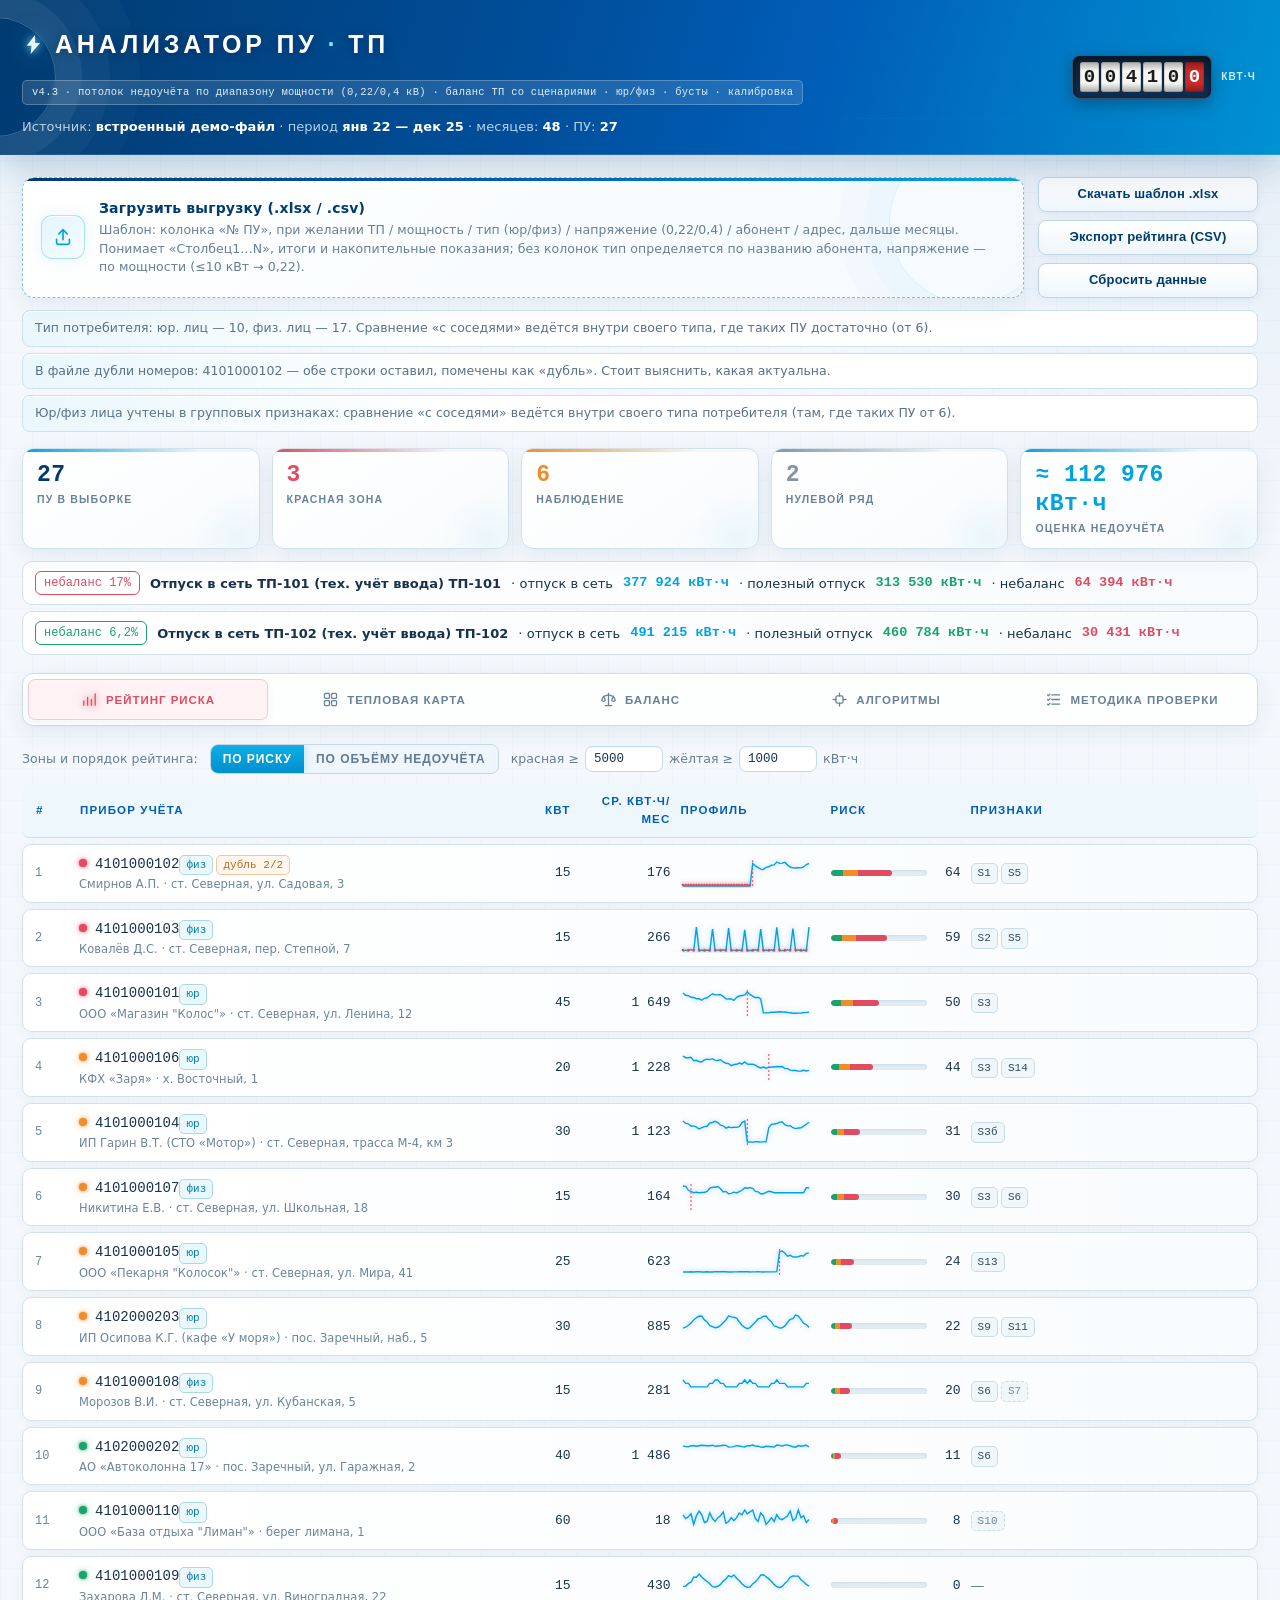
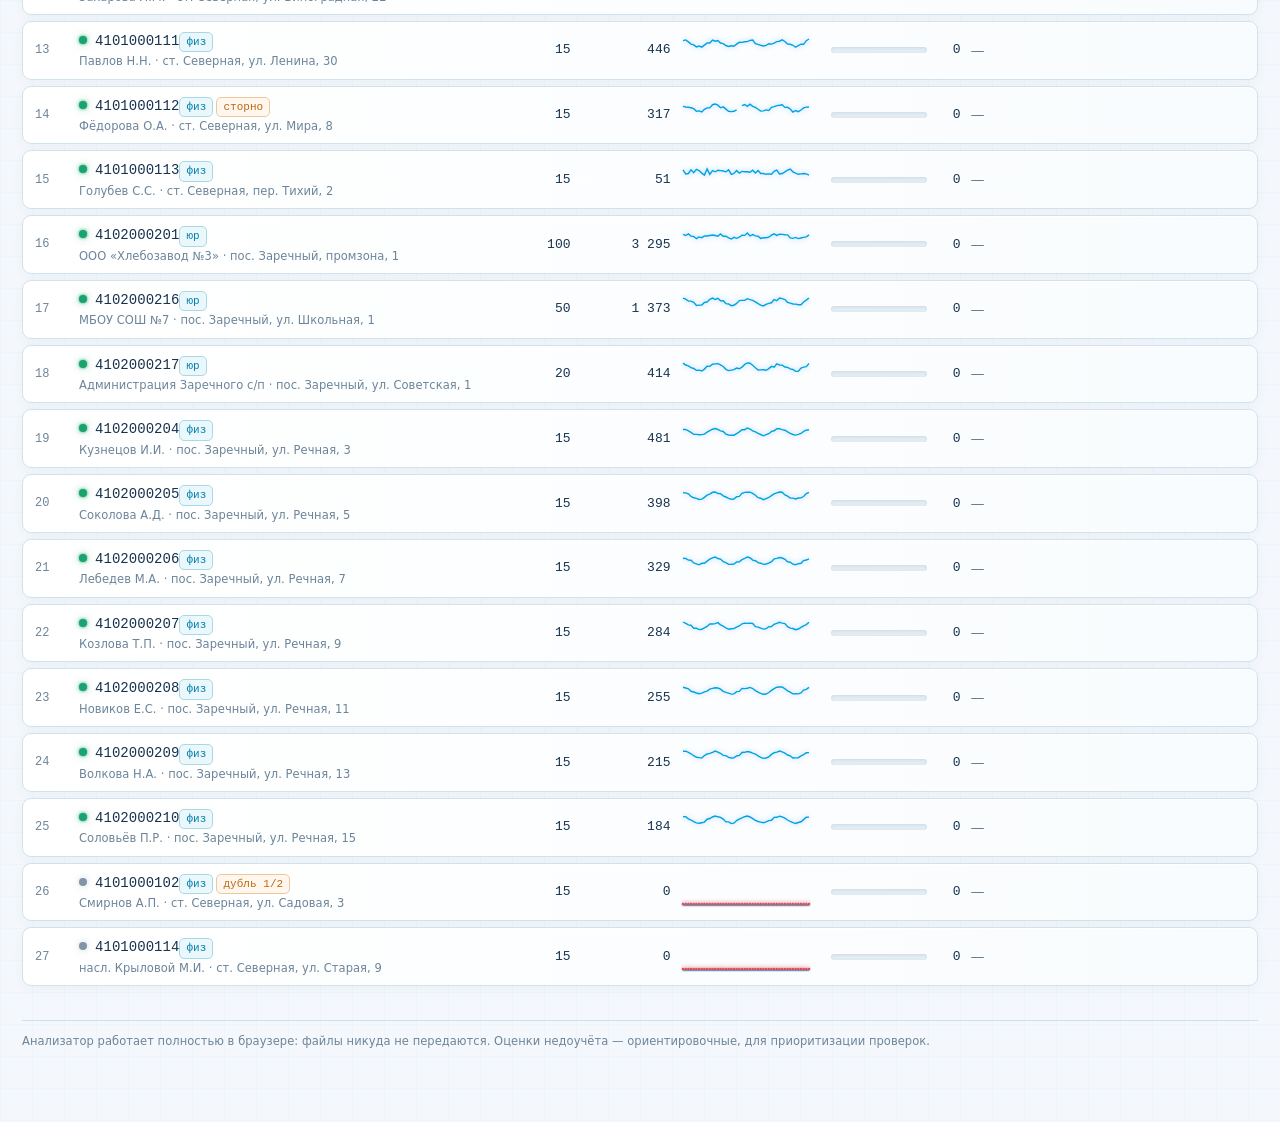
==== commit 2bacef60: "Шапка: заливка фирменным градиентом + кружки слева + механический счётчик СОИ - Весь блок header зал" ====
--- a/index.html
+++ b/index.html
@@ -317,17 +317,24 @@
 header{
   position:relative;
   overflow:hidden;
-  border-bottom:1px solid #C9DDEA;
-  background:linear-gradient(180deg,rgba(255,255,255,.99),rgba(246,251,254,.98));
-  box-shadow:0 9px 30px rgba(0,59,112,.08);
-}
+  border-bottom:1px solid rgba(255,255,255,.14);
+  background:linear-gradient(105deg,var(--ros-navy) 0%,#004E9A 42%,var(--ros-blue) 64%,#0092D2 100%);
+  box-shadow:0 12px 34px rgba(0,59,112,.22);
+}
+/* Слева — полу-«картинка» из концентрических кругов (как в блоке загрузки) */
 header::before{
   content:"";
   position:absolute;
-  z-index:2;
-  inset:0 0 auto;
-  height:4px;
-  background:linear-gradient(90deg,var(--ros-navy) 0 26%,var(--ros-blue) 26% 63%,var(--ros-sky) 63% 100%);
+  z-index:0;
+  left:-64px;
+  top:50%;
+  transform:translateY(-50%);
+  width:118px;
+  height:118px;
+  border-radius:50%;
+  border:1px solid rgba(255,255,255,.22);
+  box-shadow:0 0 0 26px rgba(255,255,255,.06),0 0 0 54px rgba(255,255,255,.035),0 0 0 84px rgba(255,255,255,.02);
+  pointer-events:none;
 }
 header::after{
   content:"";
@@ -342,30 +349,51 @@
   border-bottom:1px solid rgba(0,163,224,.08);
   background:linear-gradient(90deg,transparent,rgba(0,163,224,.028),transparent);
 }
-.head{position:relative;z-index:1;padding:26px 22px 12px;gap:16px}
-h1{color:var(--ros-navy);font-size:25px;letter-spacing:.15em;text-shadow:none}
-h1 i{color:var(--ros-sky);text-shadow:0 0 12px rgba(0,163,224,.28)}
+.head{position:relative;z-index:1;padding:26px 210px 12px 22px;gap:16px}
+h1{color:#fff;font-size:25px;letter-spacing:.15em;text-shadow:0 1px 10px rgba(0,20,45,.35)}
+h1 i{color:#8FE1FF;text-shadow:0 0 14px rgba(0,163,224,.7)}
 h1 .bolt{
   width:23px;
   height:23px;
-  fill:var(--ros-sky);
-  filter:drop-shadow(0 0 3px rgba(0,163,224,.85)) drop-shadow(0 0 9px rgba(0,163,224,.38));
+  fill:#EAF7FF;
+  filter:drop-shadow(0 0 4px rgba(140,225,255,.95)) drop-shadow(0 0 11px rgba(0,163,224,.5));
 }
 @keyframes boltGlow{
   0%,100%{filter:drop-shadow(0 0 2px rgba(0,163,224,.62)) drop-shadow(0 0 7px rgba(0,163,224,.22))}
   50%{filter:drop-shadow(0 0 4px rgba(0,163,224,.95)) drop-shadow(0 0 13px rgba(0,163,224,.42))}
 }
 .head .ver{
-  color:#5F7991;
+  color:#DCEEFB;
   padding:4px 9px;
-  border:1px solid #D4E4EF;
+  border:1px solid rgba(255,255,255,.24);
   border-radius:5px;
-  background:#F2F8FC;
+  background:rgba(255,255,255,.12);
   font-size:10.5px;
   letter-spacing:.025em;
-}
-#meta{position:relative;z-index:1;padding:0 22px 17px;color:#6A8399}
-#meta b{color:var(--ros-navy)}
+  backdrop-filter:blur(2px);
+}
+#meta{position:relative;z-index:1;padding:0 22px 17px;color:rgba(226,240,250,.82)}
+#meta b{color:#fff}
+
+/* Старый механический счётчик (СОИ) в шапке — «бегущие» киловатты.
+   Первые барабаны на белом, последний на красном; последняя цифра
+   катится плавно (linear), предпоследняя щёлкает по-механически (steps). */
+.meterbox{position:absolute;right:24px;top:50%;transform:translateY(-50%);z-index:1;display:flex;align-items:center;gap:9px;pointer-events:none}
+.odo{display:flex;gap:2px;padding:6px 7px;border-radius:8px;background:linear-gradient(180deg,#0b2138,#0e3053);border:1px solid rgba(255,255,255,.20);box-shadow:inset 0 2px 7px rgba(0,0,0,.55),0 5px 16px rgba(0,0,0,.28)}
+.odo .w{position:relative;height:30px;width:19px;overflow:hidden;background:#F6F6F2;border-radius:3px;box-shadow:inset 0 0 0 1px rgba(0,0,0,.14)}
+.odo .w::after{content:"";position:absolute;inset:0;border-radius:3px;pointer-events:none;background:linear-gradient(180deg,rgba(0,0,0,.30),transparent 30%,transparent 70%,rgba(0,0,0,.30))}
+.odo .w b{display:flex;flex-direction:column;will-change:transform}
+.odo .w b i{height:30px;line-height:30px;text-align:center;font:700 19px/30px var(--mono);color:#1b1b1b;font-style:normal}
+.odo .w.red{background:#CE2A2A}
+.odo .w.red b i{color:#fff}
+.odo .w:nth-child(3) b{transform:translateY(-120px)}
+.odo .w:nth-child(4) b{transform:translateY(-30px)}
+.odo .w:nth-child(5) b{animation:odoRoll 96s steps(10,end) infinite}
+.odo .w:nth-child(6) b{animation:odoRoll 10s linear infinite}
+.meterbox .unit{font:700 10px/1 var(--cond);letter-spacing:.12em;color:rgba(233,245,253,.9);text-transform:uppercase}
+@keyframes odoRoll{from{transform:translateY(0)}to{transform:translateY(-300px)}}
+@media (prefers-reduced-motion:reduce){.odo .w b{animation:none!important}}
+@media (max-width:1024px){.meterbox{display:none}.head{padding-right:22px}}
 
 .deck{gap:14px;margin:22px 0 12px}
 #drop{
@@ -635,6 +663,17 @@
     <span class="ver">v4.3 · потолок недоучёта по диапазону мощности (0,22/0,4 кВ) · баланс ТП со сценариями · юр/физ · бусты · калибровка</span>
   </div>
   <div id="meta">Загрузка…</div>
+  <div class="meterbox" aria-hidden="true">
+    <div class="odo">
+      <span class="w"><b><i>0</i><i>1</i><i>2</i><i>3</i><i>4</i><i>5</i><i>6</i><i>7</i><i>8</i><i>9</i><i>0</i></b></span>
+      <span class="w"><b><i>0</i><i>1</i><i>2</i><i>3</i><i>4</i><i>5</i><i>6</i><i>7</i><i>8</i><i>9</i><i>0</i></b></span>
+      <span class="w"><b><i>0</i><i>1</i><i>2</i><i>3</i><i>4</i><i>5</i><i>6</i><i>7</i><i>8</i><i>9</i><i>0</i></b></span>
+      <span class="w"><b><i>0</i><i>1</i><i>2</i><i>3</i><i>4</i><i>5</i><i>6</i><i>7</i><i>8</i><i>9</i><i>0</i></b></span>
+      <span class="w"><b><i>0</i><i>1</i><i>2</i><i>3</i><i>4</i><i>5</i><i>6</i><i>7</i><i>8</i><i>9</i><i>0</i></b></span>
+      <span class="w red"><b><i>0</i><i>1</i><i>2</i><i>3</i><i>4</i><i>5</i><i>6</i><i>7</i><i>8</i><i>9</i><i>0</i></b></span>
+    </div>
+    <span class="unit">кВт·ч</span>
+  </div>
 </header>
 
 <div class="wrap">
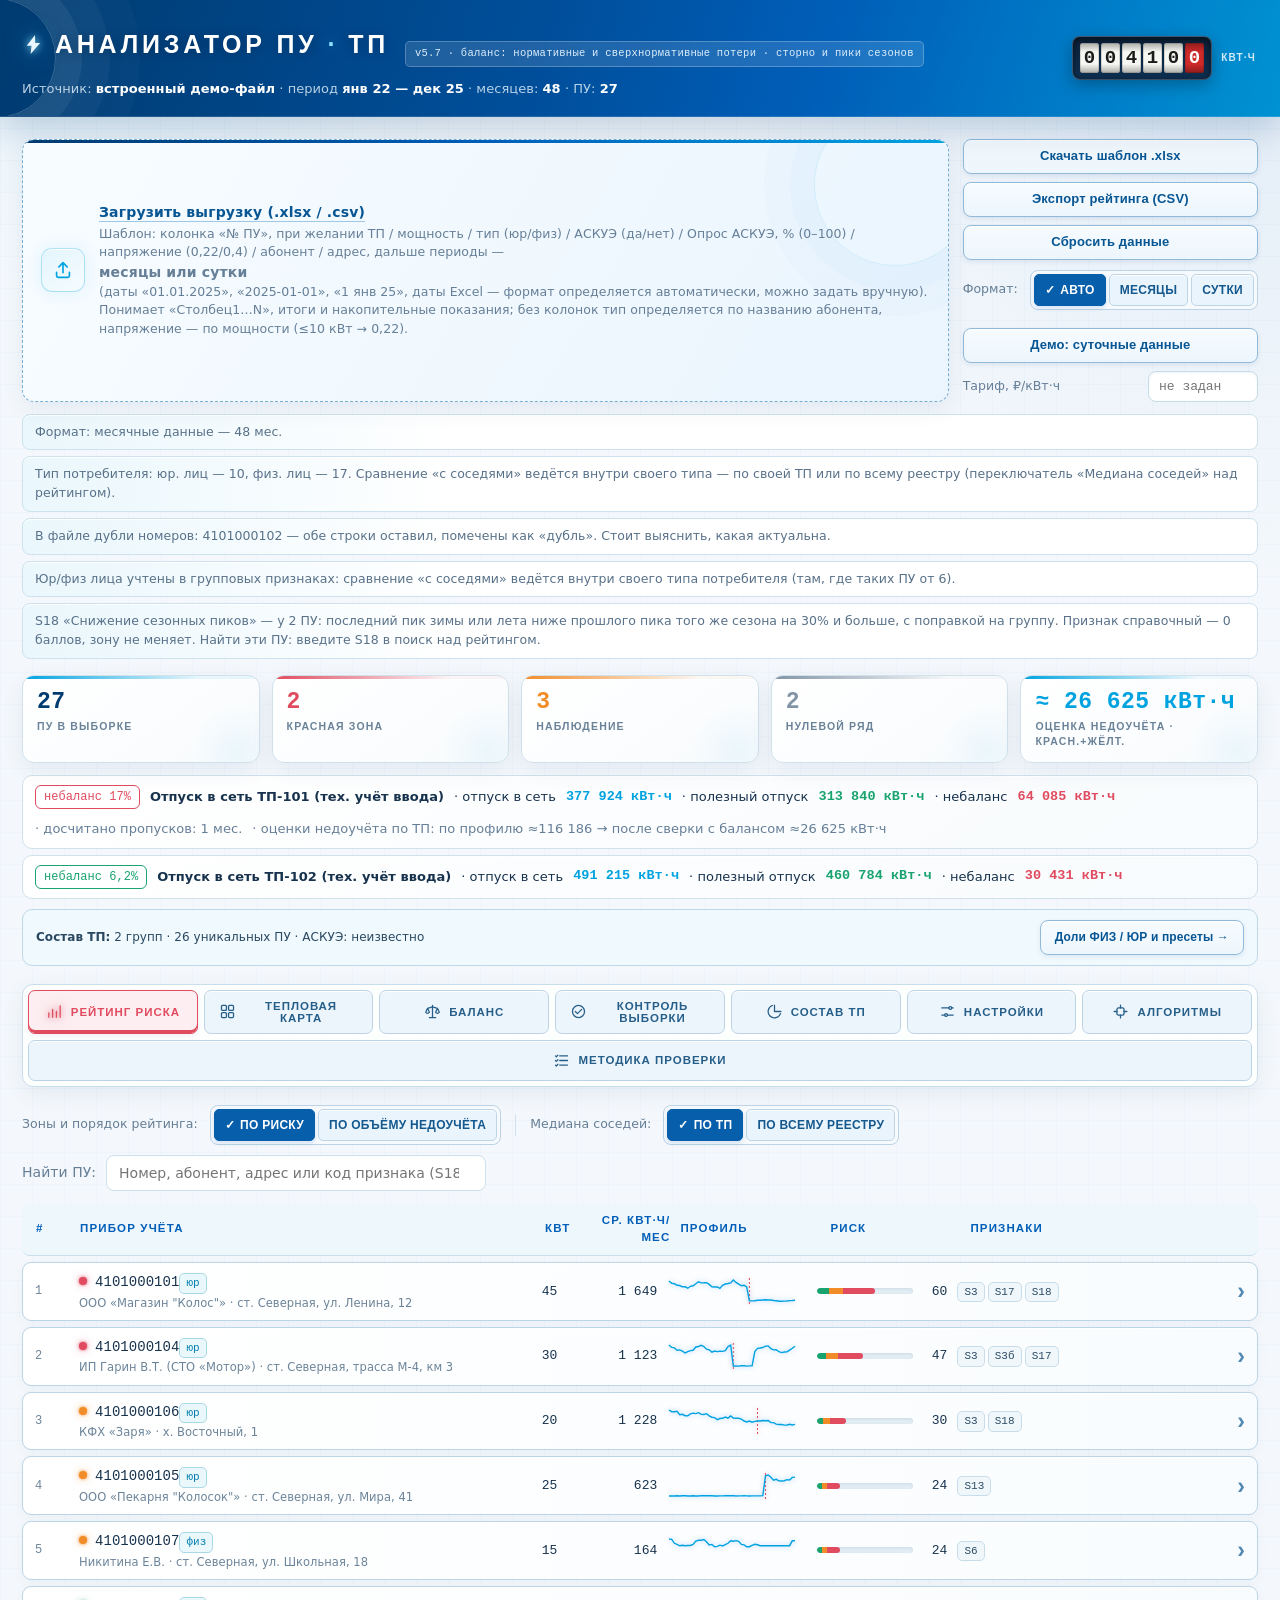
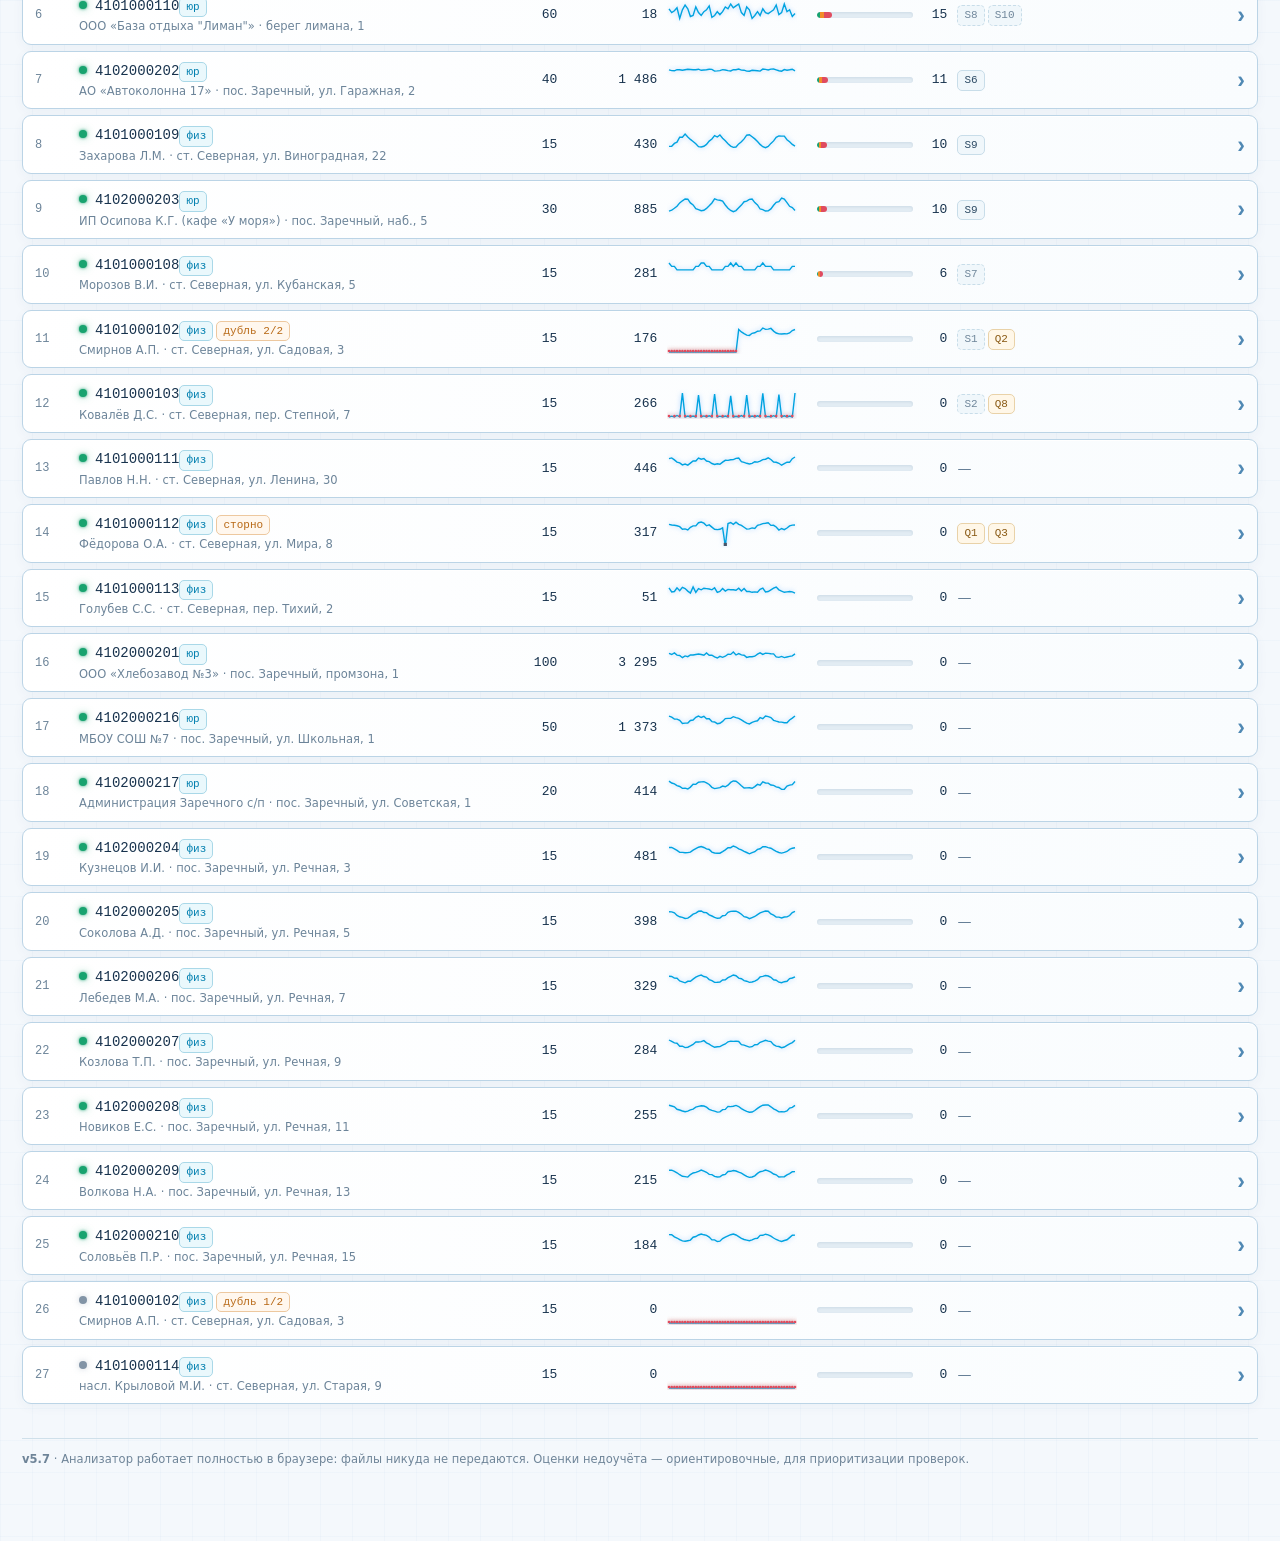
==== commit d5e02a98: "Обновление до v5.7 (портативная версия) с сохранением адаптации под приложение Взята доработанная по" ====
--- a/index.html
+++ b/index.html
@@ -3,9 +3,12 @@
 <head>
 <meta charset="utf-8">
 <meta name="viewport" content="width=device-width, initial-scale=1">
-<title>Анализатор ПУ ТП</title>
+<title>Анализатор ПУ ТП · v5.7</title>
 <link rel="icon" href="static/favicon.svg" type="image/svg+xml">
-<script src="static/xlsx.full.min.js"></script><!-- библиотека Excel локально: работает без доступа в интернет -->
+<script src="static/xlsx.full.min.js" onerror="this.remove()"></script><!-- библиотека Excel локально: работает без доступа в интернет -->
+<script>
+if(typeof XLSX==='undefined'){ var s=document.createElement('script'); s.src='https://cdn.sheetjs.com/xlsx-0.20.3/package/dist/xlsx.full.min.js'; document.head.appendChild(s); }
+</script>
 <style>
 :root{
   --bg:#14181F; --panel:#1C222B; --panel2:#232B36; --line:#2E3844;
@@ -121,6 +124,7 @@
 .seg button:not(.on):hover{color:var(--ink)}
 .seg button.on{color:#0E1116;background:var(--acc);box-shadow:0 0 12px rgba(111,179,255,.55)}
 .rmthr{display:inline-flex;align-items:center;gap:6px;flex-wrap:wrap}
+.rmsep{width:1px;height:22px;background:var(--line);margin:0 2px}
 .rmthr input{width:78px;background:var(--panel2);border:1px solid var(--line);border-radius:7px;color:var(--ink);padding:5px 8px;font-family:var(--mono);font-size:12.5px}
 .rmthr input:focus{outline:none;border-color:var(--acc)}
 
@@ -135,6 +139,8 @@
 .ballow{fill:none;stroke:#8fa0b3;stroke-width:1.2;stroke-dasharray:5 4;opacity:.9}
 .bscn{fill:none;stroke:var(--ok);stroke-width:1.9;stroke-dasharray:7 5;filter:drop-shadow(0 0 4px rgba(70,192,138,.65))}
 .bexc{fill:rgba(240,91,74,.16)}
+/* v5.6: нормативные потери — штриховка (заливка задаётся узором в самом SVG); v5.7: зелёная */
+.legend .lgnorm{width:12px;height:12px;display:inline-block;border:1px solid rgba(24,163,111,.45);background:repeating-linear-gradient(45deg,rgba(24,163,111,.55) 0 1.5px,rgba(24,163,111,.07) 1.5px 4.2px)}
 .bgain{fill:rgba(70,192,138,.16)}
 .bnull{fill:rgba(100,116,139,.12)}
 .bdot{fill:var(--warn)} .budot{fill:var(--acc)}
@@ -151,6 +157,23 @@
 .bcand .amt{margin-left:auto;font-family:var(--mono);font-size:12px;color:var(--ink);white-space:nowrap}
 .bcand .cov{color:var(--mut);font-family:var(--mono);font-size:11.5px;white-space:nowrap}
 @media (max-width:900px){.scenbox{grid-template-columns:1fr}}
+
+
+/* Управление временным окном графика баланса (сутки и месяцы). */
+.bchart-toolbar{display:flex;align-items:center;gap:10px 18px;flex-wrap:wrap;margin-bottom:12px;padding-bottom:12px;border-bottom:1px solid var(--line)}
+.bchart-nav,.bchart-smoothing{display:flex;align-items:center;flex-wrap:wrap;gap:8px}
+.bchart-caption{font-weight:700;font-size:12px;color:var(--ros-navy)}
+.bchart-actions{display:flex;align-items:center;gap:5px;flex-wrap:wrap}
+.bchart-control{display:inline-flex;align-items:center;justify-content:center;min-height:36px;min-width:38px;padding:5px 10px;border:1px solid #BED5E5;border-radius:7px;background:linear-gradient(180deg,#FFF,#EEF6FB);color:var(--ros-navy);font:700 15px/1.1 "Segoe UI",sans-serif;cursor:pointer;transition:border-color .15s,background .15s,color .15s}
+.bchart-control:hover:not(:disabled){border-color:var(--ros-sky);background:#E7F6FC;color:var(--ros-blue)}
+.bchart-control:disabled{opacity:.38;cursor:not-allowed}
+.bchart-control:focus-visible{outline:2px solid var(--ros-sky);outline-offset:2px}
+.bchart-control.bchart-all{font-size:11.5px;font-weight:600;padding-inline:12px}
+.bchart-spacer{width:1px;height:25px;margin:0 3px;background:var(--line)}
+.bchart-smoothing .seg button{min-height:34px}
+.bchart-period{color:#536E85;font:600 12px/1.5 var(--mono);margin-left:auto;text-align:right}
+.bchart-plot .chart{width:100%}
+@media(max-width:740px){.bchart-period{flex:1 1 100%;margin-left:0;text-align:left}}
 
 /* ---- бусты приоритета (чек-боксы) ---- */
 .boostbox{display:grid;grid-template-columns:1fr 1fr;gap:8px}
@@ -388,10 +411,27 @@
 .odo .w.red b i{color:#fff}
 .odo .w:nth-child(3) b{transform:translateY(-120px)}
 .odo .w:nth-child(4) b{transform:translateY(-30px)}
-.odo .w:nth-child(5) b{animation:odoRoll 96s steps(10,end) infinite}
+/* Предпоследний (белый) барабан — механический перенос: держится, затем ПЛАВНО
+   прокручивается на 1 цифру ровно когда красный проходит полный оборот (9→0).
+   100s = 10 переносов по 10s (период красного), поэтому они синхронны. */
+.odo .w:nth-child(5) b{animation:odoCarry 100s linear infinite}
+/* Последний (красный) — плавно и непрерывно катится, полный оборот за 10s. */
 .odo .w:nth-child(6) b{animation:odoRoll 10s linear infinite}
 .meterbox .unit{font:700 10px/1 var(--cond);letter-spacing:.12em;color:rgba(233,245,253,.9);text-transform:uppercase}
 @keyframes odoRoll{from{transform:translateY(0)}to{transform:translateY(-300px)}}
+@keyframes odoCarry{
+  0%,8%{transform:translateY(0)}
+  10%,18%{transform:translateY(-30px)}
+  20%,28%{transform:translateY(-60px)}
+  30%,38%{transform:translateY(-90px)}
+  40%,48%{transform:translateY(-120px)}
+  50%,58%{transform:translateY(-150px)}
+  60%,68%{transform:translateY(-180px)}
+  70%,78%{transform:translateY(-210px)}
+  80%,88%{transform:translateY(-240px)}
+  90%,98%{transform:translateY(-270px)}
+  100%{transform:translateY(-300px)}
+}
 @media (prefers-reduced-motion:reduce){.odo .w b{animation:none!important}}
 @media (max-width:1024px){.meterbox{display:none}.head{padding-right:22px}}
 
@@ -502,6 +542,8 @@
 .k-amber::before{background:linear-gradient(90deg,var(--ros-orange),rgba(242,140,40,.06) 75%)}
 .k-dead::before{background:linear-gradient(90deg,var(--dead),rgba(130,148,166,.06) 75%)}
 .k-loss::before{background:linear-gradient(90deg,var(--ros-sky),rgba(0,163,224,.06) 75%)}
+.k-norm::before{background:repeating-linear-gradient(90deg,var(--ros-green) 0 6px,rgba(24,163,111,.22) 6px 10px)}
+.k-norm .kv{color:#13805A}
 .kv{color:var(--ros-navy);font-size:23px;line-height:1.25}
 .kl{color:#6A8298;font-size:10.5px;font-weight:700;letter-spacing:.11em}
 .k-red .kv,.k-amber .kv,.k-loss .kv{text-shadow:none}
@@ -654,13 +696,310 @@
   .detail{grid-template-columns:1fr}
   .algrow{grid-template-columns:1fr}
 }
+
+/* v4.6: контроль разметки и качество данных */
+.tab[data-tab="check"]{--tc:#7868B2;--tg:rgba(120,104,178,.4)}
+.review-block{overflow-x:auto;margin:14px 0}
+.review-table{width:100%;border-collapse:collapse;min-width:610px;background:var(--panel);border:1px solid var(--line);font-size:13px}
+.review-table th,.review-table td{padding:10px 12px;border-bottom:1px solid var(--line);text-align:right}
+.review-table th{background:var(--panel2);font-weight:600;color:var(--ros-navy)}
+.review-table th:first-child,.review-table td:first-child{text-align:left}
+.review-missed{display:flex;flex-wrap:wrap;gap:8px;margin:12px 0}
+.qchip{background:#FFF7E8;color:#8A5A14;border-color:#E9D2A8}
+.infochip{color:var(--mut);border-style:dashed}
+.quality-note{border-left:3px solid var(--warn)}
+.rank-search{display:flex;align-items:center;gap:10px;flex-wrap:wrap;margin:8px 0 12px;color:var(--mut)}
+.rank-search input{width:min(100%,380px);padding:9px 12px;border:1px solid var(--line);border-radius:8px;background:var(--panel);color:var(--ink);font-size:14px}
+@media(max-width:560px){.review-table th,.review-table td{padding:8px}.review-missed .btn{flex:0 1 auto}}
+
+/* ---- v4.7: карточка абонента, полновесный график, зоны риска ---- */
+.detail{display:block;border-radius:0 0 12px 12px;padding:16px 16px 18px}
+.detail-head{display:flex;align-items:flex-start;justify-content:space-between;gap:12px;flex-wrap:wrap;margin-bottom:12px}
+.detail-title{min-width:0}
+.detail-id{display:flex;align-items:center;gap:8px;flex-wrap:wrap;font-size:16px;font-weight:700}
+.detail-sub{margin-top:3px;color:var(--mut);font-size:12.5px}
+.detail-actions{display:flex;align-items:center;gap:8px;flex-wrap:wrap}
+.detail-export{padding:8px 10px;font-size:12px}
+.detail-chart-shell{background:linear-gradient(180deg,#fff, #fbfdff);border:1px solid var(--line);border-radius:12px;padding:12px;box-shadow:var(--shadow-soft);margin-bottom:16px}
+.dchart-toolbar{display:flex;align-items:center;gap:10px 18px;flex-wrap:wrap;margin-bottom:12px;padding-bottom:12px;border-bottom:1px solid var(--line)}
+.dchart-nav{display:flex;align-items:center;flex-wrap:wrap;gap:8px}
+.dchart-caption{font-weight:700;font-size:12px;color:var(--ros-navy)}
+.dchart-actions{display:flex;align-items:center;gap:5px;flex-wrap:wrap}
+.dchart-period{color:#536E85;font:600 12px/1.5 var(--mono);margin-left:auto;text-align:right}
+.dchart-plot .chart{width:100%}
+.detail-grid{display:grid;grid-template-columns:minmax(320px,390px) minmax(0,1fr);gap:18px;align-items:start}
+.dsummary,.dside{background:var(--panel);border:1px solid var(--line);border-radius:12px;padding:14px;box-shadow:var(--shadow-soft)}
+.riskcard{border:1px solid var(--line);border-radius:12px;padding:12px 12px 10px;background:linear-gradient(180deg,#fff,#f8fbfe);box-shadow:inset 0 1px 0 rgba(255,255,255,.9)}
+.riskhead{display:flex;align-items:end;justify-content:space-between;gap:10px;flex-wrap:wrap;margin-bottom:10px}
+.riskscore{font-size:26px;font-weight:700;line-height:1;color:var(--ros-navy)}
+.riskstate{display:flex;flex-direction:column;align-items:flex-end;gap:3px}
+.riskpill{display:inline-flex;align-items:center;gap:6px;border-radius:999px;padding:5px 10px;font:700 11px/1 var(--cond);letter-spacing:.08em;text-transform:uppercase;border:1px solid var(--line);background:#fff}
+.riskpill.red{border-color:rgba(224,75,95,.28);color:var(--bad);background:rgba(224,75,95,.08)}
+.riskpill.amber{border-color:rgba(242,140,40,.30);color:var(--warn);background:rgba(242,140,40,.11)}
+.riskpill.green{border-color:rgba(24,163,111,.30);color:var(--ok);background:rgba(24,163,111,.10)}
+.riskpill.dead{border-color:rgba(130,148,166,.34);color:var(--dead);background:rgba(130,148,166,.10)}
+.riskmeta{font-size:11.5px;color:var(--mut)}
+.riskbar{position:relative;height:14px;border-radius:999px;overflow:hidden;background:#E8F1F8;box-shadow:inset 0 0 0 1px rgba(0,59,112,.06)}
+.riskseg{position:absolute;top:0;bottom:0}
+.riskseg.ok{left:0;background:linear-gradient(90deg,rgba(24,163,111,.95),rgba(24,163,111,.78))}
+.riskseg.warn{background:linear-gradient(90deg,rgba(242,140,40,.92),rgba(242,140,40,.78))}
+.riskseg.bad{background:linear-gradient(90deg,rgba(224,75,95,.92),rgba(224,75,95,.82))}
+.riskneedle{position:absolute;top:-4px;bottom:-4px;width:2px;background:var(--ros-navy);box-shadow:0 0 0 3px rgba(255,255,255,.92),0 0 0 4px rgba(0,59,112,.12)}
+.riskneedle::before{content:'';position:absolute;left:-5px;top:-2px;border-left:6px solid transparent;border-right:6px solid transparent;border-top:8px solid var(--ros-navy)}
+.riskticks{display:grid;grid-template-columns:1fr auto auto auto;gap:8px;color:var(--mut);font:600 10.5px var(--mono);margin-top:8px}
+.riskticks span:nth-child(2),.riskticks span:nth-child(3){justify-self:center}.riskticks span:last-child{justify-self:end}
+.facts{margin-top:12px}
+.facts td:last-child{text-align:right;font-size:12px;white-space:nowrap}
+.facts tr:last-child td{border-bottom:none}
+.chart{overflow:visible}
+.canomfill{stroke-width:1}
+.canompill{rx:8;ry:8;stroke-width:1}
+.canomtxt{font:600 10.5px "Segoe UI",sans-serif;fill:#17324D}
+.legend .anmi{width:18px;height:12px;background:linear-gradient(90deg,rgba(214,48,72,.17),rgba(230,64,140,.17) 50%,rgba(128,90,213,.17));border:1px solid rgba(196,70,140,.30);display:inline-block;border-radius:3px}
+/* v5.3: календарная сетка, сезонная подложка, ожидаемый уровень, пики сезонов */
+.cvgrid{stroke:#E4EDF3;stroke-width:.6}
+.cvgrid.major{stroke:#C9DAE6;stroke-width:1}
+.cxl.major{font-weight:700;fill:#4F6B82}
+.cexp{fill:none;stroke:#8E6BBF;stroke-width:1.4;stroke-dasharray:5 4;opacity:.9}
+.legend .lg.lexp{border-top:2px dashed #8E6BBF}
+.canomtag{font:600 9.5px "Segoe UI",sans-serif;text-anchor:middle;opacity:.85}
+.cpeak path{fill:#C0392B;opacity:.75}
+.cpeak text{font:600 10px var(--mono);fill:#8A2F25;paint-order:stroke;stroke:#fff;stroke-width:3px;stroke-linejoin:round}
+.legend .lgpk{width:0;height:0;border-left:5px solid transparent;border-right:5px solid transparent;border-top:6px solid rgba(192,57,43,.75);display:inline-block}
+.lgs{display:inline-flex;align-items:center;gap:6px}
+.lgs i{width:12px;height:12px;display:inline-block;border-radius:3px;border:1px solid rgba(0,0,0,.06)}
+/* v5.5: сторно (в нуле, штриховка и сноска), пропуски показаний (пунктир), пики зимы и лета, таблица пиков */
+.cgap{fill:none;stroke:var(--ros-sky);stroke-width:1.4;stroke-dasharray:3 4;opacity:.65}
+.cstorno{fill:#fff;stroke:#475569;stroke-width:1.6}
+.cstornoband{stroke:rgba(71,85,105,.38);stroke-width:1}
+.cpeak.w path{fill:#1F5FA6;opacity:.85}
+.cpeak.s path{fill:#C2620A;opacity:.85}
+.cpeak.sp path{fill:#fff;stroke-width:1.5;opacity:1}
+.cpeak.w.sp path{stroke:#1F5FA6}
+.cpeak.s.sp path{stroke:#C2620A}
+.cpeak.w text{fill:#1A4E86}
+.cpeak.s text{fill:#8F4507}
+.cpeak tspan.dn{fill:#C62839;font-weight:700}
+.cpeak tspan.nr{fill:#8A97A3}
+.cpklead{stroke:#9AAAB8;stroke-width:.8;stroke-dasharray:1.5 2}
+.legend .lgpk.w{border-top-color:#1F5FA6}
+.legend .lgpk.s{border-top-color:#C2620A}
+.legend .lgdn{color:#C62839;font-family:var(--mono);font-size:11px;margin-right:2px}
+.legend .lgst,.yoylegend .lgst{width:14px;height:12px;border:1px solid rgba(71,85,105,.5);background:repeating-linear-gradient(45deg,rgba(71,85,105,.42) 0 2px,rgba(71,85,105,.06) 2px 5px);display:inline-block;border-radius:2px}
+.legend .lggap,.yoylegend .lggap{display:inline-block;width:16px;height:0;border-top:2px dashed var(--ros-sky);opacity:.8}
+.hcell.hstorno,.hleg i.hstorno{background:repeating-linear-gradient(45deg,rgba(71,85,105,.5) 0 2px,rgba(71,85,105,.08) 2px 5px);border:1px solid rgba(71,85,105,.35)}
+.spst{fill:#475569}
+.ptab{width:100%;border-collapse:collapse;font-size:12px;margin-top:2px}
+.ptab th{font:700 10.5px var(--cond);letter-spacing:.06em;text-transform:uppercase;color:#6A8298;text-align:left;padding:4px;border-bottom:1px solid var(--line)}
+.ptab td{padding:4px;border-bottom:1px dashed #D8E6EF;white-space:nowrap}
+.ptab tbody tr:not(.pk-h):hover td{background:#F2F8FC}
+.ptab tr.pk-h td{font:700 10.5px var(--cond);letter-spacing:.07em;text-transform:uppercase;color:#225278;background:#F2F8FC;padding-top:6px;border-bottom:none}
+.ptab .pk-m,.ptab .pk-g{color:#7A8EA0;font-size:11px}
+.pk-dn{color:#C62839;font-weight:700}
+.pk-nr{color:#8A97A3}
+.pk-tag{display:inline-block;font:600 9.5px var(--cond);text-transform:uppercase;letter-spacing:.05em;color:#5B6B7C;border:1px solid #CBD5DF;border-radius:4px;padding:0 4px;margin-left:2px;vertical-align:1px}
+.ptab-note{font-size:11.5px;color:#6A8298;margin-top:6px;line-height:1.45}
+#rankSearchInfo{font-size:12px}
+@media (max-width:980px){.detail-grid{grid-template-columns:1fr}.dchart-period{flex:1 1 100%;margin-left:0;text-align:left}}
+@media (max-width:620px){.detail{padding:14px}.detail-chart-shell,.dsummary,.dside{padding:12px}.riskscore{font-size:22px}.detail-id{font-size:15px}}
+
+/* v4.7 final: actionable, selected and disabled states are deliberately distinct. */
+[hidden]{display:none!important}
+:root{--action-bg:#EDF6FD;--action-border:#91BADA;--action-ink:#075593;--action-selected:#075EAA}
+button{touch-action:manipulation;-webkit-tap-highlight-color:rgba(0,94,184,.12)}
+.btn:not(:disabled),.bchart-control:not(:disabled){
+  color:var(--action-ink);border-color:var(--action-border);
+  background:linear-gradient(180deg,#F6FBFF,var(--action-bg));
+  box-shadow:inset 0 1px 0 #fff,0 2px 5px rgba(0,59,112,.09);
+  cursor:pointer;
+}
+.btn:not(:disabled):hover,.bchart-control:not(:disabled):hover{
+  color:#003F78;border-color:#448CC5;background:#DDEFFD;
+  box-shadow:0 0 0 2px rgba(0,94,184,.09),0 4px 10px rgba(0,59,112,.10);
+  transform:translateY(-1px);
+}
+.btn:not(:disabled):active,.bchart-control:not(:disabled):active{transform:none;background:#CEE6F9;box-shadow:inset 0 1px 4px rgba(0,59,112,.14)}
+.detail-export{display:inline-flex;align-items:center;justify-content:center;gap:7px}
+.detail-export svg{width:16px;height:16px;fill:none;stroke:currentColor;stroke-width:1.8;stroke-linecap:round;stroke-linejoin:round;flex:none}
+.btn-reset:not(:disabled):hover{border-color:#D58D99;color:#A22D42;background:#FFF0F3;box-shadow:0 0 0 2px rgba(224,75,95,.08)}
+.seg{gap:3px;padding:3px;border-color:#BCD3E5;background:#F7FAFD;flex-wrap:wrap;max-width:100%;overflow:visible}
+.seg button{min-height:32px;border:1px solid #BED5E7;border-radius:5px;padding:6px 10px;background:#EAF4FC;color:#14588E;letter-spacing:.025em;box-shadow:inset 0 1px 0 #fff;cursor:pointer}
+.seg button:not(.on):not(:disabled):hover{color:#00457D;background:#D8EBFA;border-color:#71A7D1}
+.seg button.on:not(:disabled){color:#fff;background:var(--action-selected);border-color:var(--action-selected);box-shadow:0 2px 5px rgba(0,94,184,.16);font-weight:700}
+.seg button.on:not(:disabled)::before{content:'✓';display:inline-block;margin-right:5px;font-family:'Segoe UI',sans-serif;font-size:12px}
+.seg button:active:not(:disabled){box-shadow:inset 0 1px 4px rgba(0,59,112,.16)}
+.tabs .tab{border-color:#BCD3E5;color:#255E89;background:#EDF5FC;box-shadow:inset 0 1px 0 #fff;transition:background .16s,border-color .16s,color .16s}
+.tabs .tab:not(.on):not(:disabled):hover{border-color:#78AACC;background:#DFEFFB;color:#005E9E}
+.tabs .tab.on{border-color:var(--tc);color:var(--tc);box-shadow:inset 0 -3px 0 var(--tc),0 2px 5px rgba(0,59,112,.06)}
+.tabs .tab.on[data-tab="rank"]{background:#FCEEF1}
+.tabs .tab.on[data-tab="heat"]{background:#FFF3E8}
+.tabs .tab.on[data-tab="bal"]{background:#E7F6EF}
+.tabs .tab.on[data-tab="check"]{background:#ECF4FB}
+.tabs .tab.on[data-tab="algs"]{background:#E5F5FC}
+.tabs .tab.on[data-tab="doc"]{background:#E6F0FB}
+button:disabled,.btn:disabled:hover,.bchart-control:disabled:hover,.seg button:disabled,.tabs .tab:disabled{
+  background:#F0F3F6;color:#9AA9B5;border-color:#DCE4EB;opacity:1;
+  box-shadow:none;transform:none;cursor:not-allowed;filter:none;text-shadow:none;
+}
+button:focus-visible,[role="button"]:focus-visible,input:focus-visible,#drop:focus-visible{
+  outline:3px solid #0074BC;outline-offset:3px;
+}
+#drop{border-color:#77ADD2;background:linear-gradient(120deg,#F7FCFF,#EAF5FE)}
+#drop:hover,#drop.hot{border-color:#1687CB;background:#E6F4FE}
+#drop .dt b{color:#075593;text-decoration:underline;text-decoration-color:#9EC7E3;text-underline-offset:4px}
+#drop .dt span b{color:inherit;text-decoration:none}
+.row{position:relative;border-color:#BBD4E6;padding-right:34px;cursor:pointer}
+.row::after{content:'›';position:absolute;right:12px;top:50%;transform:translateY(-50%);color:#5089B4;font:600 23px/1 'Segoe UI',sans-serif;pointer-events:none}
+.row.openrow{border-color:#689EC8;background:#EBF5FD}
+.row.openrow::after{transform:translateY(-50%) rotate(90deg);color:#005E9E}
+.row:focus-visible{outline:3px solid #0074BC;outline-offset:2px}
+.scen{position:relative;padding-right:33px;border-color:#9BBFD9;background:#F0F7FD;cursor:pointer}
+.scen::after{content:'+';position:absolute;right:12px;top:12px;color:#2873AA;font-size:18px;line-height:1}
+.scen:hover{border-color:#408BC0;background:#E5F2FD;box-shadow:0 0 0 2px rgba(0,94,184,.06)}
+.scen.onb{border-color:#48A886;background:#EAF7F0;box-shadow:inset 3px 0 0 #26956D}
+.scen.onb::after{content:'✓';color:#16805B}
+.bcand,.bopt{border-color:#A9C8DF;background:#F5FAFE;cursor:pointer}
+.bcand:hover,.bopt:hover{border-color:#64A0CC;background:#EAF5FD}
+.bcand.onb{background:#EAF7F0;border-color:#6DBB9E;box-shadow:inset 3px 0 0 #26956D}
+.bopt.onb{background:#F1EDF9;border-color:#A59AC9;box-shadow:inset 3px 0 0 #7A66AB}
+input[type="checkbox"]{accent-color:#006CB2;cursor:pointer}
+.trow.toff input[type="range"]{cursor:not-allowed;opacity:.55}
+#heat .hrow:not(.hhead) .hid{color:#14598C;text-decoration:underline;text-decoration-color:#AECFE3;text-underline-offset:3px}
+#heat .hrow:not(.hhead):hover{background:rgba(0,94,184,.055)}
+/* Card on small screens: keep text within the card, not beyond the viewport. */
+.detail-grid>*{min-width:0}
+.detail-title{flex:1 1 230px;min-width:0}
+.detail-sub,.fl,.fld,.cl,.note{overflow-wrap:anywhere}
+.detail .facts{table-layout:fixed}
+.detail .facts td{width:50%;overflow-wrap:anywhere}
+.detail .facts td:last-child{white-space:normal}
+.detail .flh{flex-wrap:wrap;row-gap:5px}
+.detail .flh .pts{white-space:nowrap}
+.riskmeta{text-align:right;line-height:1.5}
+.riskticks{display:block;position:relative;height:16px;margin-top:7px}
+.riskticks span{position:absolute;top:0;transform:translateX(-50%)}
+.riskticks span:first-child{left:0;transform:none}
+.riskticks span:last-child{right:0;transform:none}
+.detail-chart-shell{min-width:0}
+.dchart-plot{width:100%;overflow-x:auto;overscroll-behavior-x:contain}
+.dchart-plot .chart{min-width:680px;overflow:hidden}
+.detail-chart-hint{font-size:11.5px;color:#73879A;margin:8px 0 0}
+@media(max-width:620px){
+  .detail{padding:10px}.detail-chart-shell,.dsummary,.dside{padding:10px}
+  .detail-chart-shell .bchart-control,.detail-chart-shell .bchart-all{min-height:38px}
+  .detail-grid{gap:12px}.detail .facts td{font-size:12px;padding:7px 3px}
+  .detail-actions{margin-left:auto}.riskpill{font-size:10px;letter-spacing:.04em}
+  .detail .note{font-size:12px}.riskstate{align-items:flex-start}.riskmeta{text-align:left}
+  .bchart-spacer{margin:0;width:1px}
+}
+@media(prefers-reduced-motion:reduce){button,.row{transition:none!important}}
+
+
+.yoylegend{display:flex;gap:16px;flex-wrap:wrap;color:var(--mut);font-size:11.5px;margin-top:6px}
+.yoylegend span{display:flex;align-items:center;gap:6px}
+.yoysw{display:inline-block;width:18px;height:0;border-top:3px solid;border-radius:3px}
+.yoyline{fill:none;stroke-width:2.2;stroke-linecap:round;stroke-linejoin:round}
+.yoyline.last{filter:drop-shadow(0 0 4px rgba(224,75,95,.30))}
+.yoydot{stroke:#fff;stroke-width:1}
+.dchart-view{display:flex;align-items:center;gap:8px;flex-wrap:wrap}
+/* v4.9 · explicit context, source quality and denominators */
+.tab[data-tab="context"]{--tc:#086C91;--tg:rgba(0,163,224,.35)}
+.tab[data-tab="settings"]{--tc:#4B5FA8;--tg:rgba(75,95,168,.35)}
+.tabs .tab.on[data-tab="settings"]{background:#EEF0FA}
+.tariff input{width:110px}
+.tab.on[data-tab="context"]{background:#EAF7FC;border-color:#AFD9E8}
+.context-quick{display:flex;align-items:center;gap:10px;flex-wrap:wrap;margin:10px 0;padding:10px 13px;border:1px solid #BDD8E7;border-radius:10px;background:#F0F9FE;color:#294860;font-size:12px}
+.context-quick .btn{margin-left:auto;font-size:12px}
+.context-editor{border:1px solid #BBD4E5;border-radius:14px;padding:18px;background:linear-gradient(140deg,#FFFFFF,#F4FAFE);box-shadow:var(--shadow-soft);margin-bottom:22px}
+.context-top,.context-actions,.context-title-row{display:flex;align-items:center;gap:10px;justify-content:space-between;flex-wrap:wrap}
+.context-top label{display:flex;gap:9px;align-items:center;flex-wrap:wrap;color:#315470;font-weight:600}
+.context-editor select{max-width:100%;border:1px solid #B0CBDE;background:white;border-radius:8px;padding:8px 12px;color:#17324D;font-size:13px}
+.context-current{font-size:12px;color:#5A748A;margin:10px 0;overflow-wrap:anywhere}
+.context-label{font:700 12px var(--cond);letter-spacing:.07em;text-transform:uppercase;color:#225278;margin:18px 0 9px}
+.context-options{display:flex;gap:7px;flex-wrap:wrap}
+.context-choice{border:1px solid #A9CDE2;border-radius:9px;background:#F1F8FD;color:#174568;min-height:36px;padding:8px 12px;font-size:12px;text-align:left;cursor:pointer;line-height:1.35}
+.context-choice:hover{border-color:#008FCA;background:#E3F4FC}
+.context-choice.on{background:#005EB8;border-color:#005EB8;color:white;box-shadow:0 3px 9px rgba(0,94,184,.14)}
+.context-choice.on::before{content:'✓ ';font-weight:700}
+.territory-grid{display:grid;grid-template-columns:repeat(3,minmax(0,1fr));gap:8px}
+.territory-card{border:1px solid #CCDDE9;background:#FFFFFF;border-radius:10px;padding:7px;min-width:0}
+.territory-card.selected{border-color:#66AED4;box-shadow:0 0 0 2px rgba(0,163,224,.06)}
+.territory-card .context-choice{width:100%;min-height:48px;font-weight:600}
+.territory-card details{margin:5px 3px 2px;font-size:12px;color:#536F86}
+.context-editor summary,.context-policy summary,.tp-stat summary{cursor:pointer;color:#005E9A;font-weight:600;padding:7px 0}
+.context-description{font-size:12px;color:#546F85;line-height:1.55;margin:8px 0 3px}
+.context-hint{background:#EAF4FB;border-left:3px solid #2793C1;padding:10px 12px;color:#45667E;font-size:12px;margin:10px 0;border-radius:0 7px 7px 0}
+.context-warning{background:#FFF7E9;border-left-color:#C68B35;color:#785A2D}
+.context-toggle{display:flex;align-items:center;gap:8px;font-size:13px;color:#2A4F6B;padding:7px 0}
+.context-toggle input{accent-color:#005EB8;width:17px;height:17px;cursor:pointer}
+.context-actions{margin-top:16px;justify-content:flex-start;border-top:1px solid #CEE0EB;padding-top:14px}
+.context-actions .context-apply{color:white;background:#005EB8;border-color:#005EB8;padding:10px 16px}
+.context-apply:hover{background:#004A93;color:white}
+.context-table-wrap{overflow:auto;margin-top:10px}
+.context-table{width:100%;border-collapse:collapse;font-size:12px;line-height:1.5;min-width:650px}
+.context-table th{background:#EAF4FB;color:#1A4C72;font-size:11px;text-align:left;letter-spacing:.025em;padding:10px 9px}
+.context-table td{padding:10px 9px;border-bottom:1px solid #DBE7EF;vertical-align:top;max-width:520px}
+.context-table tr:nth-child(even) td{background:#F8FBFD}
+.context-table .infomode{color:#8A6319;font-weight:700}
+.context-table .offmode{color:#738492}
+.context-table .strictmode{color:#246883;font-weight:600}
+.context-table td small{display:block;margin-top:4px;color:#657D90}
+.context-policy{border:1px solid #C5DBE8;border-radius:9px;background:#F2F8FC;padding:6px 10px;margin-top:12px;font-size:12px;overflow-wrap:anywhere}
+.context-policy .context-table{min-width:480px}
+.context-chip{display:inline-flex;align-items:center;gap:4px;border:1px solid #B6D5E7;border-radius:5px;padding:2px 7px;background:#EFF7FC;color:#2B6282;font-size:11px}
+.context-chip.manual{color:#946F28;background:#FFF8E8;border-color:#E4D4B1}
+.context-infobadge{display:inline-block;border:1px solid #E3D2A4;background:#FFFAED;color:#8A611D;border-radius:5px;padding:1px 5px;font-size:10px}
+.tp-stat{border:1px solid #C7DDEA;background:linear-gradient(140deg,#FFFFFF,#F8FBFE);border-radius:13px;padding:16px;margin-bottom:14px;box-shadow:var(--shadow-soft)}
+.tp-stat h3{margin:0;font-size:18px;color:#103E61}
+.tp-period{font-size:11px;color:#607E94;margin:5px 0 14px}
+.tp-metrics{display:grid;grid-template-columns:repeat(3,minmax(0,1fr));gap:16px}
+.tp-metric{padding:10px 13px;background:#FFFFFF;border:1px solid #D4E4EE;border-radius:10px;min-width:0}
+.tp-metric-label{font:700 11px var(--cond);letter-spacing:.065em;text-transform:uppercase;color:#4D6C82;margin-bottom:6px}
+.tp-metric-value{font-size:23px;font-weight:700;color:#103D61;line-height:1.3}
+.tp-metric-value small{font-size:12px;color:#5F7D92;font-weight:500}
+.tp-breakdown{font-size:12px;color:#385E78;margin-top:7px;line-height:1.8}
+.tp-breakdown b{color:#123D60}
+.tp-bar{display:flex;width:100%;height:8px;overflow:hidden;border-radius:4px;background:#E5EDF3;margin:10px 0 6px}
+.tp-bar span{display:block;height:8px;min-width:0}
+.tp-fl{background:#1F9E89}.tp-ul{background:#387CB6}.tp-unknown{background:#A1B1BD}
+.tp-note{margin:10px 0 0;font-size:11.5px;color:#607B8E;line-height:1.5}
+.tp-recommendations{margin-top:13px;border-top:1px solid #D2E3ED;padding-top:7px}
+.tp-recommendation{display:grid;grid-template-columns:minmax(0,1fr) auto;align-items:center;gap:14px;padding:10px 0;border-top:1px dashed #D6E3EB}
+.tp-recommendation:first-child{border-top:none}
+.tp-recommendation b{display:block;font-size:13px;color:#254C69;margin-bottom:3px}
+.tp-recommendation p{margin:0;font-size:12px;color:#577389;line-height:1.5;max-width:100%}
+.tp-recommendation .btn{font-size:11px;padding:8px 10px}
+.tp-stat-compact{box-shadow:none;margin-top:12px}
+.context-prep-status{font-size:12px;color:#005E9A;font-weight:600;margin:8px 0}
+@media(max-width:1050px){.territory-grid{grid-template-columns:repeat(2,minmax(0,1fr))}.tp-metrics{grid-template-columns:1fr}.tp-breakdown{display:block}}
+@media(max-width:580px){.territory-grid{grid-template-columns:1fr}.context-editor,.tp-stat{padding:12px}.tp-recommendation{grid-template-columns:1fr}.context-options .context-choice{flex:1 1 auto}.context-quick .btn{margin-left:0}.context-top select{width:100%}.context-title-row .btn{width:100%}}
+
+.riskpill.data{background:#F2F5F7;border-color:#ADBDCB;color:#536F83}.row.data-review{border-color:#D6C496;background:#FFFCF5}.row.data-review .dot{background:#8B98A5;box-shadow:none}
+/* v5.2: строка кандидата в «Балансе» раскрывает карточку ПУ, как строка рейтинга; галочка — отдельная зона */
+.bcand{position:relative;padding-right:34px}
+.bcand::after{content:'›';position:absolute;right:12px;top:50%;transform:translateY(-50%);color:#5089B4;font:600 23px/1 'Segoe UI',sans-serif;pointer-events:none}
+.bcand.openrow{border-color:#689EC8;background:#EBF5FD}
+.bcand.onb.openrow{background:#E4F4EC}
+.bcand.openrow::after{transform:translateY(-50%) rotate(90deg);color:#005E9E}
+.bcand:focus-visible{outline:3px solid #0074BC;outline-offset:2px}
+.bcand .bpick{display:flex;align-items:center;align-self:stretch;margin:-8px 0 -8px -12px;padding:0 8px 0 12px;cursor:pointer;border-radius:8px 0 0 8px}
+.bcand .bpick:hover{background:rgba(24,163,111,.12)}
+.bcand .binfo{flex:1 1 220px;min-width:0}
+.bcand .binfo .sub{color:#6C8499;font-size:11.5px;margin-top:2px;overflow:hidden;text-overflow:ellipsis;white-space:nowrap}
+.bcand .bchips{display:flex;flex-wrap:wrap;gap:4px;flex:0 1 210px;justify-content:flex-end}
+.bcand .bscore{display:flex;align-items:center;gap:6px;flex:0 0 96px}
+.bcand .bscore .mono{font-size:12.5px;width:24px;text-align:right}
+.bcand .bamt{display:flex;flex-direction:column;align-items:flex-end;gap:2px;flex:0 0 auto;min-width:118px}
+.bcand .bamt .amt{margin-left:0}
+#bal .detail{margin-top:-7px}
+@media (max-width:760px){.bcand{flex-wrap:wrap;row-gap:6px}.bcand .bchips{justify-content:flex-start;flex-basis:100%;order:5}.bcand .bscore{flex-basis:90px}}
 </style>
 </head>
 <body>
 <header>
   <div class="head">
     <h1><svg class="bolt" viewBox="0 0 24 24" aria-hidden="true"><path d="M13.6 2 5 13.4h4.9L9 22l9.9-11.6h-5.2L13.6 2z"/></svg>Анализатор ПУ <i>·</i> ТП</h1>
-    <span class="ver">v4.3 · потолок недоучёта по диапазону мощности (0,22/0,4 кВ) · баланс ТП со сценариями · юр/физ · бусты · калибровка</span>
+    <span class="ver">v5.7 · баланс: нормативные и сверхнормативные потери · сторно и пики сезонов</span>
   </div>
   <div id="meta">Загрузка…</div>
   <div class="meterbox" aria-hidden="true">
@@ -680,25 +1019,39 @@
   <div class="deck">
     <div id="drop" title="Загрузить выгрузку потребления">
       <div class="di"><svg viewBox="0 0 24 24" aria-hidden="true"><path d="M12 15V4m0 0L7.5 8.5M12 4l4.5 4.5"/><path d="M5 14.5v3.7A1.8 1.8 0 0 0 6.8 20h10.4a1.8 1.8 0 0 0 1.8-1.8v-3.7"/></svg></div>
-      <div class="dt"><b>Загрузить выгрузку (.xlsx / .csv)</b><span>Шаблон: колонка «№ ПУ», при желании ТП / мощность / тип (юр/физ) / напряжение (0,22/0,4) / абонент / адрес, дальше месяцы. Понимает «Столбец1…N», итоги и накопительные показания; без колонок тип определяется по названию абонента, напряжение — по мощности (≤10 кВт → 0,22).</span></div>
+      <div class="dt"><b>Загрузить выгрузку (.xlsx / .csv)</b><span>Шаблон: колонка «№ ПУ», при желании ТП / мощность / тип (юр/физ) / АСКУЭ (да/нет) / Опрос АСКУЭ, % (0–100) / напряжение (0,22/0,4) / абонент / адрес, дальше периоды — <b>месяцы или сутки</b> (даты «01.01.2025», «2025-01-01», «1 янв 25», даты Excel — формат определяется автоматически, можно задать вручную). Понимает «Столбец1…N», итоги и накопительные показания; без колонок тип определяется по названию абонента, напряжение — по мощности (≤10 кВт → 0,22).</span></div>
       <input id="file" type="file" accept=".xlsx,.xls,.xlsm,.csv,.txt" hidden>
     </div>
     <div class="side">
       <button class="btn" id="btnTpl">Скачать шаблон .xlsx</button>
       <button class="btn" id="btnCsv">Экспорт рейтинга (CSV)</button>
       <button class="btn btn-reset" id="btnReset" title="Очистить загруженные данные и начать заново">Сбросить данные</button>
+      <div class="rmode" id="granSel" title="Периоды в шапке выгрузки: месяцы или сутки. «Авто» — по датам в шапке">
+        <span>Формат:</span>
+        <div class="seg">
+          <button data-gran="auto" class="on">авто</button>
+          <button data-gran="month">месяцы</button>
+          <button data-gran="day">сутки</button>
+        </div>
+      </div>
+      <button class="btn" id="btnDemoDay" title="Тот же демо-набор, разложенный по суткам за последние 2 года">Демо: суточные данные</button>
+      <label class="tariff" for="tariffInp" title="Если задан, оценки недоучёта показываются и в рублях">Тариф, ₽/кВт·ч <input id="tariffInp" inputmode="decimal" placeholder="не задан" autocomplete="off"></label>
     </div>
   </div>
   <div id="notes"></div>
   <div id="kpi"></div>
   <div id="balance"></div>
+  <div id="tpOverviewQuick" class="context-quick" hidden></div>
 
   <div class="tabs">
     <button class="tab on" data-tab="rank"><svg viewBox="0 0 24 24" aria-hidden="true"><path d="M4 20v-6M9.3 20V9M14.7 20v-8M20 20V4"/></svg>Рейтинг риска</button>
     <button class="tab" data-tab="heat"><svg viewBox="0 0 24 24" aria-hidden="true"><rect x="3.5" y="3.5" width="7" height="7" rx="1.4"/><rect x="13.5" y="3.5" width="7" height="7" rx="1.4"/><rect x="3.5" y="13.5" width="7" height="7" rx="1.4"/><rect x="13.5" y="13.5" width="7" height="7" rx="1.4"/></svg>Тепловая карта</button>
     <button class="tab" data-tab="bal"><svg viewBox="0 0 24 24" aria-hidden="true"><path d="M12 3.5v17M7.5 20.5h9M12 5.5 5 7.5m7-2 7 2M5 7.5l-2.6 5.6a3 3 0 0 0 5.2 0L5 7.5zM19 7.5l-2.6 5.6a3 3 0 0 0 5.2 0L19 7.5z"/></svg>Баланс</button>
+    <button class="tab" data-tab="check"><svg viewBox="0 0 24 24" aria-hidden="true"><circle cx="12" cy="12" r="8.5"/><path d="m7.5 12 3 3 6-6"/></svg>Контроль выборки</button>
+    <button class="tab" data-tab="context"><svg viewBox="0 0 24 24" aria-hidden="true"><path d="M12 3v9h9M9 3.5A9 9 0 1 0 20.5 15"/></svg>Состав ТП</button>
+    <button class="tab" data-tab="settings"><svg viewBox="0 0 24 24" aria-hidden="true"><path d="M4 7h10M18 7h2M4 17h4M12 17h8"/><circle cx="16" cy="7" r="2"/><circle cx="10" cy="17" r="2"/></svg>Настройки<span class="tdot" id="calDot" hidden></span></button>
     <button class="tab" data-tab="algs"><svg viewBox="0 0 24 24" aria-hidden="true"><rect x="7" y="7" width="10" height="10" rx="2"/><path d="M12 3v4M12 17v4M3 12h4M17 12h4"/></svg>Алгоритмы</button>
-    <button class="tab" data-tab="doc"><svg viewBox="0 0 24 24" aria-hidden="true"><path d="M9.5 5.5h11M9.5 12h11M9.5 18.5h11M3.5 5.5l1.2 1.2 2.3-2.3M3.5 12l1.2 1.2 2.3-2.3M3.5 18.5l1.2 1.2 2.3-2.3"/></svg>Методика проверки<span class="tdot" id="calDot" hidden></span></button>
+    <button class="tab" data-tab="doc"><svg viewBox="0 0 24 24" aria-hidden="true"><path d="M9.5 5.5h11M9.5 12h11M9.5 18.5h11M3.5 5.5l1.2 1.2 2.3-2.3M3.5 12l1.2 1.2 2.3-2.3M3.5 18.5l1.2 1.2 2.3-2.3"/></svg>Методика проверки</button>
   </div>
 
   <div class="pane show" id="pane-rank">
@@ -709,7 +1062,14 @@
         <button data-zone="loss" title="красная/жёлтая зоны по оценке недоучёта, кВт·ч — сначала самые «дорогие»">по объёму недоучёта</button>
       </div>
       <span class="rmthr" id="rmthr" hidden>красная ≥ <input id="lossRedInp" inputmode="numeric"> жёлтая ≥ <input id="lossAmberInp" inputmode="numeric"> кВт·ч</span>
+      <span class="rmsep" aria-hidden="true"></span>
+      <span>Медиана соседей:</span>
+      <div class="seg" id="scopeSeg">
+        <button data-scope="tp" class="on" title="Сравнивать с соседями по своей подстанции (юр. лица с юр., быт с бытом)">по ТП</button>
+        <button data-scope="file" title="Сравнивать с медианой всего загруженного реестра (юр. лица с юр., быт с бытом); отключения ТП по-прежнему распознаются по своей подстанции">по всему реестру</button>
+      </div>
     </div>
+    <label class="rank-search" for="rankSearch">Найти ПУ:<input id="rankSearch" type="search" placeholder="Номер, абонент, адрес или код признака (S18)" autocomplete="off"><span id="rankSearchInfo" class="mut"></span></label>
     <div class="thead">
       <div>#</div><div>Прибор учёта</div><div style="text-align:right">кВт</div><div style="text-align:right">ср. кВт·ч/мес</div><div>профиль</div><div>риск</div><div>признаки</div>
     </div>
@@ -718,26 +1078,91 @@
 
   <div class="pane" id="pane-heat"><div id="heat"></div></div>
   <div class="pane" id="pane-bal"><div id="bal"></div></div>
+  <div class="pane" id="pane-check"><div id="review"></div></div>
+  <div class="pane" id="pane-context"><div id="tpStats"></div></div>
+  <div class="pane" id="pane-settings"><div class="doc">
+    <h2>Контекстные пресеты анализа</h2>
+    <div id="presetEditor"></div>
+    <h2>Ручная калибровка чувствительности алгоритмов</h2>
+    <p>Если в красную зону попадает много объектов, которые при выезде оказываются «чистыми», — <b>ужесточите</b> нужные признаки (слайдер вправо): критерий срабатывания станет жёстче, а вес признака в итоговом риске — меньше. Если, наоборот, анализатор пропускает нарушителей, — <b>смягчите</b> (влево). Пороги красной и жёлтой зон тоже регулируются. <b>Галочка слева</b> полностью включает или исключает признак из анализа — так методика адаптируется под район проверки. По умолчанию включены все. Пересчёт — когда отпускаете слайдер; настройки запоминаются в этом браузере; «Вернуть базовые настройки» возвращает заводскую калибровку.</p>
+    <div id="tuner" class="tuner"></div>
+    <h2>Приоритеты проверки (бусты)</h2>
+    <p>Галочка поднимает подходящих потребителей <b>выше внутри их зоны</b>, но не переводит в более «горячую» зону: зона отражает только признаки и баланс. Это не признак нарушения, а <b>управленческий приоритет</b> — кого при прочих равных проверять первым. В режиме зон «по объёму недоучёта» буст влияет на порядок при равных объёмах.</p>
+    <div id="booster" class="tuner"></div>
+  </div></div>
   <div class="pane" id="pane-algs"><div id="algs"></div></div>
 
   <div class="pane" id="pane-doc"><div class="doc">
     <div class="note">Инструмент даёт <b>вероятностные признаки</b> — это основание для проверки и приоритизации выездов, а не доказательство нарушения и не расчёт для доначисления. Решение всегда за очной проверкой и актом.</div>
 
-    <h2>Калибровка чувствительности алгоритмов</h2>
-    <p>Если в красную зону попадает много объектов, которые при выезде оказываются «чистыми», — <b>ужесточите</b> нужные признаки (слайдер вправо): критерий срабатывания станет жёстче, а вес признака в итоговом риске — меньше. Если, наоборот, анализатор пропускает нарушителей, — <b>смягчите</b> (влево). Пороги красной и жёлтой зон тоже регулируются. <b>Галочка слева</b> полностью включает или исключает признак из анализа — так методика адаптируется под район проверки: с промзоной или без, газифицированный или с электроотоплением и т.д. По умолчанию включены все. Всё пересчитывается сразу и запоминается в этом браузере; «Стандарт v3» возвращает заводскую калибровку (все признаки включены).</p>
-    <div id="tuner" class="tuner"></div>
-
-    <h2>Приоритеты проверки (буст баллов)</h2>
-    <p>Галочка добавляет баллы всем ПУ, подходящим под условие, — такие потребители поднимаются в рейтинге и могут перейти в более «горячую» зону. Это не признак нарушения, а <b>управленческий приоритет</b>: кого при прочих равных проверять первым. Работает и вместе с зонами «по объёму недоучёта» (влияет на порядок внутри зон).</p>
-    <div id="booster" class="tuner"></div>
+    <h2>Что изменено в v5.7</h2>
+    <ul>
+      <li><b>Баланс.</b> Нормативные потери (от отпуска в сеть до границы норматива) — зелёная штриховка, карточка KPI тоже зелёная.</li>
+      <li>В карточке сверхнормативных потерь — их доля от отпуска в сеть, как у небаланса: например, «285 750 кВт·ч (16,6%)». Считается по месяцам, поэтому может быть больше, чем «небаланс − норматив» за весь период: неиспользованный норматив месяцев с низкими потерями на другие месяцы не переносится. Пояснение с обеими цифрами — в подсказке карточки.</li>
+    </ul>
+
+    <h2>Что изменено в v5.6</h2>
+    <ul>
+      <li><b>Баланс: нормативные и сверхнормативные потери.</b> Пунктир «допустимый минимум» теперь называется «граница норматива потерь (отпуск − N%)»: столько полезного отпуска должно было бы быть при потерях ровно по нормативу. Полоса от пунктира до отпуска в сеть заштрихована — это <b>нормативные потери</b> (до N% отпуска). Красная заливка от полезного отпуска до пунктира, как и раньше, — <b>сверхнормативные потери</b>. Вместе они закрывают весь небаланс. Ползунок называется «Норматив потерь».</li>
+      <li>В KPI баланса добавлена карточка «нормативные потери»: небаланс = нормативные + сверхнормативные. В подсказке у точки полезного отпуска небаланс периода разложен так же.</li>
+      <li>Заливки идут точно по точкам пересечения линий: раньше на месяце, где полезный отпуск пересекал границу норматива, край красной заливки шёл по хорде и не совпадал с пунктиром. Расчёт, баллы и зоны не менялись.</li>
+    </ul>
+
+    <h2>Что изменено в v5.5</h2>
+    <ul>
+      <li><b>Сторно на графике.</b> Месяц (на суточной выгрузке — сутки) со сторно теперь рисуется в нуле: линия не рвётся, последняя точка ряда соединена с остальными. Сам период отмечен заштрихованной полосой, сверху — сноска с объёмом («сторно −351 кВт·ч»), в нуле — ромб. В расчёте признаков сторно, как и раньше, — пропуск, а не ноль: это корректировка начислений, а не измеренный расход. Сторно видно и в режиме «год на год», в мини-графике рейтинга, на тепловой карте (штриховка), в карточке (список с объёмами) и в Excel-карточке (отдельная колонка).</li>
+      <li><b>Пропуски показаний</b> соединяются тонким пунктиром: видно, что данных нет, но график не обрывается.</li>
+      <li><b>Пики зимы и лета у каждого ПУ.</b> На хронологии — треугольник на пике каждого сезона (зима ноя–мар — синий, лето июн–авг — оранжевый) и подпись «объём · % к прошлому пику того же сезона». Красный % — снижение на порог S18 и больше (по умолчанию 30%) с поправкой на группу; серый — сравнение ненадёжно: пик-всплеск (полый треугольник, похоже на досчёт) или сторно в сезоне. Неполный сезон (начало или конец выгрузки) сравнивается с теми же месяцами прошлого. Подписи раздвигаются, чтобы не накладываться; кнопка «Пики сезонов» над графиком их скрывает. В карточке — таблица пиков с изменением и пиком группы, в Excel-карточке — лист «Пики сезонов», в CSV — колонка с последними пиками.</li>
+      <li><b>Новый признак S18 «Снижение сезонных пиков»</b> (справочно, 0 баллов). Срабатывает, если последний пик зимы или лета ниже прошлого на 30% и больше (с поправкой на группу), а уровень сезона тоже снизился, или если пик второй сезон подряд ниже позапрошлого на 30% и больше. Так виден обход учёта только под пиковой нагрузкой (отопление, кондиционер), когда остальные месяцы в норме. Баллов пока не даёт — вес будет подобран после проверки на выгрузке. Найти такие ПУ: введите S18 в поиск над рейтингом (поиск теперь понимает коды признаков и замечаний).</li>
+    </ul>
+
+    <h2>Что изменено в v5.4</h2>
+    <ul>
+      <li><b>Палитра графика.</b> Подложка сезонов стала заметнее: зима голубая, лето оранжевое, межсезонье серое. Признаки подсвечиваются мягкими оттенками розового, красного и фиолетового и не сливаются ни с линией расхода, ни с сезонами: ступени и провалы (S3, S3б, S13, S14) — розовым, короткие обнуления (S15) — красным, повторные провалы (S16) — пурпурным, падение год к году (S17) — фиолетовым, нулевые месяцы (S5) — мягким красным, суточные признаки — сиреневым. Г1 остаётся зелёным: это объяснение падения (вероятен газ), а не подозрение.</li>
+    </ul>
+
+    <h2>Что изменено в v5.3</h2>
+    <ul>
+      <li><b>Ступенчатое падение (S3) смотрит весь период.</b> Уровень «до перелома» считается по всем известным месяцам от начала активности. Месяцы, когда дом ещё не был жилым (почти нулевой расход в начале ряда), в базу не входят: раньше они занижали прежний уровень, и падение выглядело меньше. В описании указано, по каким месяцам посчитаны уровни «до» и «после».</li>
+      <li><b>Своя сезонность ПУ.</b> У электроотопления зима в разы выше лета, и одна «средняя» цифра это смешивала. Если сезонность ПУ сильнее групповой, перелом ищется по наибольшему годовому падению к тем же месяцам годом раньше, а зима и лето сравниваются отдельно («зима −88%, лето +14%»). В описании и на графике видны пики отопительных сезонов с изменением к прошлому сезону. Ожидаемый расход после перелома — тот же месяц до него (фиолетовый пунктир «ожидалось бы»), так что лето больше не считается «недоучётом».</li>
+      <li><b>Ступень по одному-двум показаниям больше не считается.</b> До ступени нужен год истории, и ступень не переносится на более позднюю дату. Раньше прибор с одним показанием 97 кВт·ч и нулями после получал «падение −100%» и 50 баллов. Такие ПУ остаются видны по признакам «нули при живой группе» и «ниже соседей».</li>
+      <li><b>Сезонные ПУ без ложных ступеней и провалов.</b> Если своя сезонность ПУ выражена (минимум две зимы), ступень засчитывается только при подтверждённом падении по одноимённым месяцам, а провал S3б сравнивается помесячно с теми же месяцами других лет. Раньше лето после отопительной зимы и магазины с летним пиком получали ложные S3/S3б.</li>
+      <li><b>Все эпизоды на графике.</b> Отмечаются все периоды падения год к году (S17), каждый повторный провал (S16), все нулевые месяцы (S5) и окно провала S3б, а не только первый эпизод.</li>
+      <li><b>Ось времени по календарю.</b> Подписи — всегда одни и те же месяцы: кварталы, полугодия или годы (по длине периода), январь выделен; для суток — недели или месяцы. Подложка сезонов: зима голубая, лето жёлтая, межсезонье серое (на графике баланса — только зима и лето: серым там отмечены периоды без данных).</li>
+    </ul>
+
+    <h2>Что изменено в v5.2</h2>
+    <ul>
+      <li><b>Медиана соседей — по ТП или по всему реестру.</b> Переключатель над рейтингом. «По ТП» (по умолчанию) — как раньше: сравнение со своей подстанцией, юр. лица с юр., быт с бытом. «По всему реестру» — медиана всего загруженного файла, тоже раздельно для юр. и физ. лиц: удобно, когда ТП маленькие. Если районы сильно различаются по уровню потребления (город и село), сравнение по ТП точнее: на «бедных» ТП дома выглядят ниже нормы реестра. Отключения и массовые нули подстанции в обоих режимах распознаются по своей ТП. Выбор запоминается в браузере, группа сравнения видна в карточке и в CSV.</li>
+      <li><b>Карточка потребителя прямо во вкладке «Баланс».</b> Клик по строке кандидата раскрывает ту же карточку, что в рейтинге: график с подсветкой аномалий (хронология и «год на год»), признаки, качество данных, чек-лист, выгрузку в Excel. Галочка слева по-прежнему добавляет ПУ в сценарий. В строках кандидатов теперь видны абонент и адрес, все признаки и балл риска.</li>
+    </ul>
+
+    <h2>Что изменено в v5.1</h2>
+    <ul>
+      <li><b>Юр. и физ. лица сравниваются только со своими.</b> Если своего типа на ТП меньше 6 ПУ (например, 4 юр. лица среди 137 домов), ПУ сравнивается с тем же типом по всему файлу (когда таких в файле от 20), а не со смешанной группой своей ТП. Отключения и массовые нули ТП по-прежнему берутся из своей подстанции. В карточке и на графике видно, с какой группой шло сравнение.</li>
+      <li><b>Новый признак Г1 — «исчезла отопительная нагрузка».</b> У бытового ПУ была зима с электроотоплением (зима ≥2× лета), а после неё зимы без отопительной добавки, при этом лето сохранилось. Чаще всего это переход на газ. Г1 не даёт баллов, а снижает вес провалов S3/S4/S14/S17 после перехода ×0,5 и ставит первым пунктом чек-листа сверку с реестром газификации. Если баланс ТП подтвердил недостачу (Б1), снижения нет: энергия по-прежнему идёт через ввод, а значит, мимо ПУ.</li>
+      <li><b>Колонка «Газ (да/нет или дата подключения)»</b> — необязательная, есть в шаблоне. «Да» (и дата рядом с переходом) — провал объяснён, баллы ×0,25. «Нет» — отопление исчезло без замены источника тепла: Г1 даёт +12 и ничего не снижает. В CSV добавлена колонка «Г1: отопление / газ» — по ней удобно отобрать адреса для сверки до выезда.</li>
+    </ul>
+
+    <h2>Что изменено в v5.0</h2>
+    <ul>
+      <li><b>Баланс ТП — арбитр.</b> Небаланс ввода раскладывается на технические потери и вклады всех подозрительных ПУ одновременно. Если в небалансе видна недостача прибора, добавляется признак <b>Б1</b> (+12). Если ввод ТП изменился вместе с прибором (реальное снижение потребления), баллы описаний этого изменения снижаются. Оценки недоучёта умножаются на подтверждённую балансом долю и в сумме не превышают сверхфоновый небаланс ТП.</li>
+      <li><b>Сезонность.</b> S3, S3б и S4 сравнивают ряд с сезонным профилем группы, окно «до перелома» — не короче года. Раньше у чистых ПУ с выраженной зимой (выгрузка с января) находилась «ступень» в апреле первого года. Точка перелома S3 и S13 определяется точнее, оценки объёма не захватывают нормальные месяцы.</li>
+      <li><b>Нерегулярный съём показаний.</b> Если нули чередуются со всплесками, а годовой объём сохраняется (всплеск содержит накопленный расход), это не недоучёт: S2 справочный, оценки объёма нет, уровни такого ряда не анализируются (метка Q8). Для баланса такие всплески раскладываются по месяцам, за которые накоплены.</li>
+      <li><b>Баланс и данные.</b> Пропуск показаний больше не считается нулём: он досчитывается типичным значением, а период с досчётом больше 10% исключается из баланса. Итоговые строки («Итого», «Всего» и строки, равные сумме приборов) исключаются при загрузке. Крупные значения в первых строках не принимаются за даты.</li>
+      <li><b>S11 и D3</b> учитывают только сверхфоновый небаланс и убирают сезонный и недельный ритм. S11, D3 и Б1 — одно свидетельство: засчитывается сильнейшее. D1/D2 входят в «семью» одного провала вместе с S2–S17.</li>
+      <li><b>АСКУЭ.</b> Колонка «АСКУЭ = да» больше не переводит D1–D3 в справочные.</li>
+      <li><b>Итог «оценка недоучёта»</b> считается только по красной и жёлтой зонам. Бусты меняют порядок внутри зоны, но не зону. Настройки вынесены во вкладку «Настройки». В CSV добавлены ТП, абонент, адрес и обе оценки (по профилю и после сверки с балансом). Расчёт на больших файлах быстрее в 3–7 раз, слайдеры пересчитывают результат после отпускания.</li>
+    </ul>
 
     <h2>1. Кабинетный этап — работа с этим анализатором</h2>
     <ol>
       <li>Загрузите выгрузку по ТП (или нескольким ТП — добавьте колонку «ТП», и сравнение с соседями пойдёт внутри каждой группы).</li>
-      <li>Красная зона (по умолчанию риск ≥45, порог настраивается в разделе «Калибровка» выше) — кандидаты на внеплановую проверку целиком; жёлтая — в маршрут ближайшего обхода; «нулевой ряд» — сверка статуса договора и физического подключения.</li>
+      <li>Красная зона (по умолчанию риск ≥45, порог настраивается во вкладке «Настройки») — кандидаты на внеплановую проверку целиком; жёлтая — в маршрут ближайшего обхода; «нулевой ряд» — сверка статуса договора и физического подключения.</li>
       <li>Откройте карточку каждого красного ПУ: посмотрите график, точку перелома и сработавшие признаки — из них складывается версия, которую нужно проверить на месте.</li>
-      <li>Если в шаблоне есть строка «Отпуск в сеть ТП-…», анализатор считает небаланс подстанции и сверяет провалы конкретных ПУ с его ростом (алгоритм S11) — это сильное подтверждение. А во вкладке <b>«Баланс»</b> можно задать допустимый уровень потерь и подобрать сценарий: какие потребители (по одному или группой) закрывают сверхнормативную разницу «отпуск в сеть − полезный отпуск» — авто-подбором или галочками, с пунктиром «каким мог бы быть полезный отпуск».</li>
-      <li>Выгрузите CSV-рейтинг — он же план-задание на проверку с оценками объёмов.</li>
+      <li>Если в шаблоне есть строка «Отпуск в сеть ТП-…», анализатор считает небаланс подстанции и проверяет каждую гипотезу балансом (признак Б1, а также S11): подтверждённое балансом изменение — сильный довод, неподтверждённое понижается в рейтинге. А во вкладке <b>«Баланс»</b> можно задать норматив потерь и подобрать сценарий: какие потребители (по одному или группой) закрывают сверхнормативную разницу «отпуск в сеть − полезный отпуск» — авто-подбором или галочками, с пунктиром «каким мог бы быть полезный отпуск».</li>
+      <li>Во вкладке «Баланс» кандидатов можно раскрывать прямо в списке: график с аномалиями, признаки и чек-лист — без перехода в рейтинг.</li>
+      <li>Выгрузите CSV-рейтинг — он же план-задание на проверку: ТП, абонент, адрес, признаки и обе оценки объёма.</li>
     </ol>
 
     <h2>2. Подготовка к выезду</h2>
@@ -745,6 +1170,7 @@
       <li>История: дата установки/замены ПУ, тип прибора, класс точности, межповерочный интервал, перечень пломб по паспорту.</li>
       <li>Предыдущие акты: допуска, проверок, доначислений — особенно за периоды провалов и «пробуждений».</li>
       <li>Договор: статус, разрешённая мощность, категория потребителя; журнал контрольных обходов по адресу.</li>
+      <li>Для бытовых ПУ с признаком <b>Г1</b> или с зимним спадом — реестр газификации: подключён ли газ и когда. Совпадение даты пуска газа с исчезновением отопления снимает вопрос без выезда.</li>
       <li>Схема присоединения: опора/линия, есть ли техническая возможность подключения до прибора.</li>
       <li>Инструмент: токоизмерительные клещи, фотоаппарат/телефон, бланки актов, пломбировочный материал, индикатор магнитного поля.</li>
     </ul>
@@ -775,17 +1201,19 @@
 
     <h2>6. Как усилить анализ</h2>
     <ul>
-      <li>Добавьте в шаблон строку <b>«Отпуск в сеть ТП-…»</b> с помесячным расходом по вводу подстанции — включится расчёт небаланса и алгоритм S11. Номер ПУ тех. учёта пишите прямо в тексте строки (например «Отпуск в сеть ТП-94 Т1 ПУ № 100200301») — он покажется в Балансе. Если вводов два — заведите ДВЕ строки, Т1 и Т2, с одной и той же ТП: они автоматически суммируются в один ввод; месяц без данных любого из вводов исключается из анализа.</li>
+      <li>Добавьте в шаблон строку <b>«Отпуск в сеть ТП-…»</b> с помесячным расходом по вводу подстанции — включится расчёт небаланса, проверка гипотез балансом (Б1) и алгоритм S11. Номер ПУ тех. учёта пишите прямо в тексте строки (например «Отпуск в сеть ТП-94 Т1 ПУ № 100200301») — он покажется в Балансе. Если вводов два — заведите ДВЕ строки, Т1 и Т2, с одной и той же ТП: они автоматически суммируются в один ввод; месяц без данных любого из вводов исключается из анализа.</li>
       <li>Добавьте колонку <b>«ТП»</b>, если в файле несколько подстанций — сравнение с соседями станет корректнее.</li>
-      <li>Добавьте колонку <b>«Тип (юр/физ)»</b> — групповые признаки (S5 «нули при живой группе», S8 «ниже соседей», S9 «против сезона» и поправки S3/S14) будут сравнивать юр. лица с юр. лицами, а быт — с бытом (где таких ПУ от 6). Без колонки тип определяется по названию абонента (ООО/ИП против ФИО), это менее надёжно.</li>
+      <li>Добавьте колонку <b>«Тип (юр/физ)»</b> — групповые признаки (S5 «нули при живой группе», S8 «ниже соседей», S9 «против сезона» и поправки S3/S14) будут сравнивать юр. лица с юр. лицами, а быт — с бытом: на своей ТП, если таких ПУ там от 6, иначе — с тем же типом по всему реестру (или всегда по всему реестру — переключатель «Медиана соседей» над рейтингом). Без колонки тип определяется по названию абонента (ООО/ИП против ФИО), это менее надёжно.</li>
+      <li>Добавьте колонку <b>«Газ (да/нет или дата подключения)»</b> из реестра газификации — признак Г1 сам отделит переход на газ (провал объяснён) от исчезновения отопления без газа (повод для проверки). Достаточно заполнить её для домов, где газ точно есть или точно нет; пустая ячейка — «не известно».</li>
       <li><b>Потолок по разрешённой мощности.</b> Оценка недоучёта каждого ПУ ограничена физически возможным объёмом его диапазона техприсоединения: верхняя граница диапазона × 730 ч в месяц, минус уже оплаченный объём. Напряжение можно задать явно колонкой <b>«Напряжение, кВ»</b> (0,22 / 0,4 — принимает и «220»/«380»); если колонки нет или ячейка пуста, действует правило по умолчанию: до 10 кВт — 0,22 кВ (типовой однофазный диапазон до 15 кВт, СИП-4 2×16), свыше — 0,4 кВ с диапазонами по допустимому току СИП (cos φ = 0,9): до 59, 59–77, 77–95, 95–116, 116–142, 142–178, 178–201, 201–225, 225–258, 258–305 кВт. Диапазон, потолок и срезанный объём показываются в карточке ПУ.</li>
       <li>Идеальная периодичность — месяц; чем длиннее ряд, тем лучше: от 2,5 лет включаются «годовые» алгоритмы (S13, S14), на 5–7 годах видно и медленные схемы.</li>
-      <li><b>Важное ограничение:</b> хищение с постоянной долей, начатое ДО первого месяца ряда, по форме профиля не видно — расход выглядит «нормальным», просто занижен. Такие случаи ловят небаланс ТП (строка «Отпуск в сеть …» + S11), сверка с разрешённой мощностью (S10) и инструментальная проверка. Поэтому зелёный цвет означает «нет динамических признаков», а не «нарушений нет».</li>
+      <li><b>Суточные выгрузки</b> (АСКУЭ): колонки-даты «01.01.2025», «2025-01-01», «1 янв 25» или даты Excel распознаются автоматически (переключатель «Формат» на пульте — если нужно задать вручную). Риск-алгоритмы считаются по месячным суммам полных календарных месяцев (их калибровка помесячная), а <b>баланс, сценарии и графики карточек — по суткам</b>: дефицит ПУ сопоставляется с ростом небаланса по дням, что даёт гораздо более точное совпадение, чем по месяцам. На суточном ряду дополнительно работают признаки <b>D1</b> (нулевые сутки при живой группе), <b>D2</b> (затяжной суточный провал) и <b>D3</b> (синхронность с суточным небалансом) — они дают кандидатов даже на выгрузке в 1–2 месяца, где месячным алгоритмам ещё нечего ловить.</li>
+      <li><b>Важное ограничение:</b> хищение с постоянной долей, начатое ДО первого месяца ряда, по форме профиля не видно — расход выглядит «нормальным», просто занижен. Такие случаи ловят небаланс ТП (строка «Отпуск в сеть …»; балансом такую постоянную недостачу не отличить от техпотерь, но общий сверхфоновый небаланс её покажет), сверка с разрешённой мощностью (S10) и инструментальная проверка. Поэтому зелёный цвет означает «нет динамических признаков», а не «нарушений нет».</li>
       <li>После каждой проверки возвращайте результат в файл (доначисление, замена ПУ) — картина потерь по ТП будет сходиться.</li>
     </ul>
   </div></div>
 
-  <footer>Анализатор работает полностью в браузере: файлы никуда не передаются. Оценки недоучёта — ориентировочные, для приоритизации проверок.</footer>
+  <footer><b>v5.7</b> · Анализатор работает полностью в браузере: файлы никуда не передаются. Оценки недоучёта — ориентировочные, для приоритизации проверок.</footer>
 </div>
 
 <script>
@@ -800,7 +1228,7 @@
 const EPS = 3; // кВт·ч: всё, что ниже, считаем «практическим нулём»
 
 /* ---------- калибровка чувствительности (v4) ----------
-   Уровень s: -2 (намного мягче) … 0 (стандарт v3) … +2 (намного строже).
+   Уровень s: -2 (намного мягче) … 0 (базовый) … +2 (намного строже).
    «Строже» = жёстче критерий срабатывания признака И меньший его вес в риске.
    Для каждого алгоритма задан ряд из 5 значений порогов — по уровням s+2. */
 const TUNE_DEFS = {
@@ -819,8 +1247,450 @@
   lone:     {minSum:[300,400,500,800,1200]},
   stepup:   {minJump:[2,2.2,2.5,3.5,5]},
   slow:     {rMax:[0.7,0.65,0.6,0.5,0.4]},
+  blackout: {minRun:[2,2,2,3,3], lowRatio:[0.12,0.08,0.05,0.03,0.02]},
+  repeatdip:{minEvents:[2,3,3,4,5], lowRatio:[0.25,0.2,0.15,0.1,0.05]},
+  yearrel:  {minRun:[3,4,4,5,6], maxRatio:[0.65,0.6,0.5,0.4,0.3]},
+  // суточные признаки (только для суточных выгрузок)
+  dzero:    {minDays:[2,3,4,6,8]},
+  ddip:     {minRun:[3,4,5,7,10]},
+  dsync:    {minCorr:[0.5,0.55,0.6,0.7,0.8]},
+  // v5.0: проверка гипотез балансом ТП — минимальная доля изменения ПУ, подтверждённая небалансом ввода
+  bal:      {minSupport:[0.4,0.5,0.6,0.7,0.8]},
+  // v5.1: Г1 — исчезла отопительная нагрузка: во сколько раз зима выше лета и на сколько кВт·ч/мес
+  gas:      {minRatio:[1.6,1.8,2,2.5,3], minExcess:[150,200,300,450,600]},
+  // v5.5: S18 — пик сезона (зимы или лета) ниже пика того же сезона в прошлом году: доля от прошлого пика и минимальный прошлый пик
+  peaks:    {maxRatio:[0.8,0.75,0.7,0.6,0.5], minPeak:[80,90,100,150,200]},
 };
 const PTS_FACTOR = [1.25, 1.1, 1, 0.85, 0.7]; // множитель веса признака по уровням
+
+/* v4.9. Контекстные профили: инженерные стартовые правила, не обученная модель.
+   При выключенном контексте расчёт совместим с базовым v4.6–v4.8.
+   При конфликте: ручное отключение > отключение профилем > справочный режим >
+   более строгий порог. Недостоверный признак не создаёт оценку недоучёта. */
+const PRESET_SCHEMA = 2;
+const PRESET_TERRITORIES = {
+  neutral:{title:'Без территориальной поправки',scope:'Все ПУ',desc:'Базовая динамика. Качество данных и состав выборки настраиваются отдельно.'},
+  gas:{title:'Газифицированный жилой район',scope:'Только физлица',desc:'Газовое отопление подтверждается пользователем. Не требуем зимнего роста электропотребления.'},
+  resort:{title:'Курорт / летняя загрузка',scope:'Все ПУ выбранной территории',desc:'Ожидаемый сезон: июнь–август. Переход к лету и закрытие сезона сами по себе не означают нарушение.'},
+  cold:{title:'Холодная зима / электроотопление',scope:'Только физлица',desc:'Выбирать при электрическом отоплении, а не просто по названию района. Погода в модель не загружена.'},
+  rural:{title:'Село / дачи / сезонные работы',scope:'Все ПУ выбранной территории',desc:'Допускаем простои, полив и сезонное проживание. Не приравниваем всю сельскую местность к холодному климату.'},
+  sntSeasonal:{title:'СНТ · сезонное проживание',scope:'Индивидуальные участки',desc:'Зимние нули и редкие визиты не считаются достаточным основанием БУ. Укажите активные месяцы; общий ввод СНТ нельзя сравнивать с участками.'},
+  sntPermanent:{title:'СНТ · постоянное проживание',scope:'Индивидуальные дома',desc:'Круглогодичный быт, а не дачный режим. Отопление выбирается отдельно; название СНТ само по себе не смягчает все флаги.'},
+  garage:{title:'ГСК · обычные гаражи',scope:'Отдельные гаражные боксы',desc:'Редкие включения света и инструмента. Этот режим не подходит для СТО, производства и постоянно работающей мастерской.'},
+  workshop:{title:'СТО / мастерские / сменная работа',scope:'Работающие объекты',desc:'Допускает выходные, отпуск и заказы с разной нагрузкой, но не считает любой простой безопасным.'},
+  agro:{title:'Полив / сезонное сельхозпроизводство',scope:'Сезонная технология',desc:'Выберите месяцы реальной работы. Мощные насосы вне сезона могут быть выключены; важнее потеря нагрузки в активный сезон.'},
+  school:{title:'Школы / учреждения с каникулами',scope:'Объекты с известным расписанием',desc:'Летние каникулы и выходные допустимы. Не применять к круглосуточной больнице или к дежурному оборудованию.'},
+  industrial:{title:'Промзона / постоянная нагрузка',scope:'Только юрлица',desc:'Для известных непрерывных процессов. Не назначать автоматически всем организациям.'}
+};
+const PRESET_HEATING = {
+  unknown:{title:'Отопление не задано',desc:'Не делаем вывода об отоплении из географии.'},
+  gas:{title:'Газ / неэлектрическое',desc:'Применяется к физлицам. Нет обязательного зимнего роста электрической нагрузки.'},
+  electric:{title:'Электроотопление',desc:'Применяется к физлицам. Погода и теплоизоляция не нормализованы; зимние сравнения осторожные.'}
+};
+const PRESET_POPULATIONS = {
+  mixed:{title:'Смешанная / неизвестно',desc:'Без догадки о характере нагрузки. Сравнение по типу и ТП при достаточной группе.'},
+  home:{title:'Преимущественно бытовая',desc:'Неоднородные дома, площадь и состав семьи. Низкий расход относительно соседей — слабое основание.'},
+  business:{title:'Преимущественно юридические',desc:'Юрлицо не равно постоянной нагрузке. Кафе, школа и завод не являются взаимозаменяемой группой.'}
+};
+const PRESET_POLLS = {
+  unknown:{title:'Опрос неизвестен',desc:'Не вычисляется по заполненным ячейкам. Без подтверждённого источника некоторые признаки остаются справочными.'},
+  lt30:{title:'Менее 30%',desc:'Основной маршрут — восстановление достоверности данных. Нули, всплески и совпадения с небалансом неоднозначны.'},
+  lt50:{title:'30–49%',desc:'Короткие провалы и накопленные съёмы недостаточно надёжны; долгие изменения оцениваются строже.'},
+  lt80:{title:'50–79%',desc:'Умеренная осторожность: более длительные провалы и более высокая синхронность. Не доказательство опроса каждого ПУ.'},
+  ge80:{title:'80–100%',desc:'Возврат к базовой чувствительности, без надбавки риска. Пропуски конкретного ПУ и происхождение объёма всё равно проверяются.'}
+};
+const PRESET_SOURCES = {
+  unknown:{title:'Происхождение не подтверждено',desc:'Неизвестно, это фактические интервалы, ручные передачи или расчётные начисления.'},
+  actual:{title:'Фактические объёмы по периодам',desc:'Подтверждены даты/границы интервалов и отсутствие переноса объёмов. Наличие АСКУЭ само по себе этого не доказывает.'},
+  billing:{title:'Начисления / нерегулярные съёмы',desc:'Возможны средние, нормативы, корректировки и накопленный объём после контрольного съёма. Сохраняем сигналы качества данных.'}
+};
+function defaultContext(){return {schema:PRESET_SCHEMA,enabled:false,territory:'neutral',population:'mixed',poll:'unknown',source:'unknown',heating:'unknown',activeMonths:[]};}
+function normalizeContext(x){
+  const d=defaultContext(); if(!x || typeof x!=='object')return d;
+  d.enabled=x.enabled===true;
+  for(const [k,list] of Object.entries({territory:PRESET_TERRITORIES,population:PRESET_POPULATIONS,poll:PRESET_POLLS,source:PRESET_SOURCES,heating:PRESET_HEATING}))
+    if(typeof x[k]==='string' && Object.prototype.hasOwnProperty.call(list,x[k]))d[k]=x[k];
+  if(Array.isArray(x.activeMonths))d.activeMonths=[...new Set(x.activeMonths.filter(m=>Number.isInteger(m)&&m>=0&&m<12))].sort((a,b)=>a-b);
+  return d;
+}
+let ANALYSIS_CONTEXT=defaultContext();
+let ANALYSIS_AUTO_ASKUE=true;
+let ANALYSIS_TP_CONTEXT=Object.create(null);
+function setAnalysisContext(x,byTP,useMetadata=true){
+  ANALYSIS_AUTO_ASKUE=useMetadata!==false;
+  ANALYSIS_CONTEXT=normalizeContext(x);ANALYSIS_TP_CONTEXT=Object.create(null);
+  if(byTP&&typeof byTP==='object')for(const [key,val] of Object.entries(byTP))ANALYSIS_TP_CONTEXT[key]=normalizeContext(val);
+}
+function contextForMeter(m){return Object.prototype.hasOwnProperty.call(ANALYSIS_TP_CONTEXT,m.tp||'__all__')?ANALYSIS_TP_CONTEXT[m.tp||'__all__']:ANALYSIS_CONTEXT;}
+function activeMonthsFor(c){
+  if(c.activeMonths.length)return c.activeMonths;
+  if(c.territory==='sntSeasonal')return [3,4,5,6,7,8,9];
+  if(c.territory==='agro')return [3,4,5,6,7,8];
+  if(c.territory==='school')return [0,1,2,3,4,8,9,10,11];
+  if(c.territory==='resort')return [4,5,6,7,8];
+  return Array.from({length:12},(_,i)=>i);
+}
+function contextLabel(x){const c=normalizeContext(x);return !c.enabled?'Без пресета':PRESET_TERRITORIES[c.territory].title+' · '+PRESET_POPULATIONS[c.population].title+' · '+PRESET_POLLS[c.poll].title+' · '+PRESET_SOURCES[c.source].title+(c.heating!=='unknown'?' · '+PRESET_HEATING[c.heating].title:'');}
+function compileContext(context, type, manualLevels, manualOff){
+  // v5.0: контекст, включённый ТОЛЬКО колонками АСКУЭ/опроса (пользователь пресет не выбирал),
+  // не наследует правило «источник не подтверждён» — иначе колонка «АСКУЭ = да» гасила D1–D3.
+  const autoMeta=!!(context && context.autoMeta);
+  const c=normalizeContext(context), levels={}, off={}, info={}, rules=[];
+  for(const k of Object.keys(TUNE_DEFS)){levels[k]=Math.max(-2,Math.min(2,Math.round(Number(manualLevels&&manualLevels[k])||0)));if(manualOff&&manualOff[k])off[k]=true;}
+  let seasonMode='winter',flatInfo=false;
+  const apply=(keys,mode,reason,origin)=>{for(const key of keys){
+    if(!TUNE_DEFS[key])continue;
+    if(mode==='off')off[key]=true;
+    else if(mode==='info')info[key]=true;
+    else levels[key]=Math.max(levels[key],mode);
+    rules.push({key,mode,reason,origin});
+  }};
+  if(!c.enabled)return {active:false,c,levels,off,info,rules,seasonMode,flatInfo};
+  // Территория: никакого автоматического смягчения порога красной зоны.
+  if((c.territory==='gas'||c.heating==='gas') && type==='fl'){
+    seasonMode='none';apply(['season'],'off','Газификация не требует зимнего роста расхода электричества. Проверить реальный вид отопления.','Территория');
+    apply(['peers','idle'],1,'Низкий электрический расход может объясняться газовым отоплением и приготовлением пищи.','Территория');
+  }
+  if(c.territory==='resort'){
+    seasonMode='summer';
+    apply(['season'],0,'S9 сравнивает лето/зиму вместо зима/лето, по совпадающим годам и периодам с группой.','Территория');
+    apply(['step','valley','fade','blackout','repeatdip','idle'],1,'Сезонное открытие/закрытие объекта может давать ступень, простой и короткий провал; требуются более строгие критерии.','Территория');
+  }
+  if((c.territory==='cold'||c.heating==='electric') && type==='fl'){
+    apply(['step','valley','fade','peers','idle'],1,'Электроотопление и разная температура меняют зимние объёмы. Погода не нормализована: переход сезона оценивается осторожнее.','Территория');
+    apply(['season'],0,'Зимний профиль проверяется только при согласованном зимнем росте сопоставимой группы; баллы не увеличиваются.','Территория');
+  }
+  if(c.territory==='rural'){
+    seasonMode='none';apply(['season'],'off','Нет единого зимнего или летнего режима у дач, ферм и постоянно проживающих домов.','Территория');
+    apply(['idle'],'info','Присоединённая мощность может простаивать вне сезона; сначала уточнить назначение и режим объекта.','Территория');
+    apply(['step','valley','zeroAlive','blackout','repeatdip','dzero','ddip','peers'],1,'Сезонные работы и непостоянное проживание допускают нули и смену режима. Приоритет — устойчивым изменениям собственной истории.','Территория');
+  }
+  if(['sntSeasonal','agro','school'].includes(c.territory)){
+    seasonMode='none';
+    apply(['season'],'off','У объекта собственный календарь работы. Фиксированное сравнение зима/лето здесь не универсально.','Режим объекта');
+    apply(['idle','peers','dzero'],'info','Вне сезона разрешённая мощность может простаивать; редкие визиты и выходные не доказывают вмешательство.','Режим объекта');
+    apply(['ragged','step','valley','fade','zeroAlive','blackout','repeatdip','ddip'],1,'Сначала исключить сезонный простой и расписание. Короткий эпизод должен быть более выраженным; месяцы вне выбранного сезона рассматриваются отдельно.','Режим объекта');
+  }
+  if(c.territory==='sntPermanent'&&type==='fl')apply(['peers','idle'],1,'Постоянно проживающие дома отличаются площадью и отоплением. Нули не оправдываются одним названием СНТ.','Режим объекта');
+  if(c.territory==='garage'){
+    seasonMode='none';apply(['season'],'off','У редких визитов в гараж нет обязательного бытового зимнего/летнего профиля.','Режим объекта');
+    apply(['ragged','zeroAlive','lone','blackout','repeatdip','dzero','ddip','idle','peers'],'info','Для обычного гаражного бокса нули, редкие включения инструмента и резерв мощности ожидаемы. Уточните использование; для СТО выберите отдельный профиль.','Режим объекта');
+    apply(['step','valley','fade'],1,'При редкой нагрузке единичная поездка меняет месячный объём. Сохраняем более устойчивые изменения собственной истории.','Режим объекта');
+  }
+  if(c.territory==='workshop'){
+    seasonMode='none';apply(['season'],'off','Календарь заказов и смен не задаёт обязательного зимнего пика.','Режим объекта');
+    apply(['peers','dzero'],'info','Разные мастерские и выходные не дают сопоставимой нагрузки по одному признаку типа потребителя.','Режим объекта');
+    apply(['idle','zeroAlive','blackout','repeatdip','ddip'],1,'Требуется более длительный/глубокий провал; нужно исключить выходные, отпуск и простой.','Режим объекта');
+  }
+  if(c.territory==='industrial' && type==='ul'){
+    seasonMode='none';flatInfo=true;
+    apply(['season'],'off','Для непрерывного процесса нельзя навязывать бытовую зимнюю сезонность.','Территория');
+    apply(['peers'],'info','Предприятия разной мощности и технологии нельзя сравнивать лишь по юридическому статусу.','Территория');
+    apply(['idle'],1,'Резерв мощности и сменность не равны недоучёту; требуется более выраженное несоответствие.','Территория');
+    rules.push({key:'frozen',mode:'flatInfo',reason:'Малый разброс нагрузки допустим. Только вариант S6 «низкий CV» справочный; точное повторение значения остаётся отдельным признаком.',origin:'Территория'});
+  }
+  if(c.heating==='gas'&&type==='fl')seasonMode='none';
+  if(c.population==='home' && type==='fl')apply(['peers','idle'],1,'Различаются площадь, проживание, оборудование и отопление домов. Доля физлиц не является самостоятельным признаком риска.','Состав');
+  if(c.population==='business' && type==='ul'){
+    apply(['peers'],'info','Без отрасли и сменности общий тип «юрлицо» недостаточен для сравнения абсолютного расхода.','Состав');
+    apply(['idle'],1,'Разрешённая мощность не описывает фактическую загрузку предприятия.','Состав');
+  }
+  // Качество опроса: это внешний контекст, не вычисленная достоверность строки.
+  const pollReason=PRESET_POLLS[c.poll].title+': по выборке возможны пропуски и накопленные съёмы; процент не доказывает качество отдельного ПУ.';
+  if(c.poll==='lt30'){
+    apply(['ragged','valley','fade','zeroAlive','frozen','round','peers','season','idle','imb','bal','lone','stepup','blackout','repeatdip','dzero','ddip','dsync'],'info',pollReason,'Опрос');
+    apply(['step','slow','yearrel'],2,'При опросе <30% оставлены лишь более выраженные длительные изменения; при низкой заполненности истории они также справочные.','Опрос');
+  }else if(c.poll==='lt50'){
+    apply(['ragged','zeroAlive','frozen','round','imb','bal','lone','blackout','repeatdip','dzero','ddip','dsync'],'info',pollReason,'Опрос');
+    apply(['step','fade','slow','yearrel','peers','season'],1,pollReason,'Опрос');
+    apply(['valley','stepup'],2,'При нерегулярном опросе восстановление передачи может выглядеть как устойчивый рост/провал.','Опрос');
+  }else if(c.poll==='lt80'){
+    apply(['round','lone'],'info','Круглые объёмы и единичный всплеск при неполном опросе сначала требуют сверки начислений.','Опрос');
+    apply(['ragged','zeroAlive','frozen','stepup','blackout','repeatdip','imb','bal','dzero','ddip','dsync'],1,pollReason,'Опрос');
+  }
+  if(c.source==='billing'){
+    apply(['ragged','frozen','round','lone','blackout','repeatdip','imb','bal','dzero','ddip','dsync'],'info','Расчётные/перенесённые объёмы нельзя интерпретировать как физический профиль нагрузки; нужен архив фактических показаний.','Источник');
+    apply(['step','valley','fade'],1,'Ступень начислений требует подтверждения первичными показаниями.','Источник');
+    apply(['stepup'],2,'Разовый контрольный съём не равен новому постоянному уровню нагрузки; S13 должен видеть длительный устойчивый рост.','Источник');
+  }else if(c.source==='unknown' && !autoMeta){
+    apply(['round','lone','dzero','ddip','dsync'],'info','Источник и границы периодов не подтверждены; эти сигналы оставлены для проверки данных, а не для баллов БУ.','Источник');
+    apply(['stepup'],1,'Рост может объясняться возобновлением съёмов; без происхождения данных нужен более сильный переход.','Источник');
+  }
+  return {active:true,c,levels,off,info,rules,seasonMode,flatInfo};
+}
+function peerContextOK(gs,m){
+  // v5.2: медиана «по всему реестру» — явный выбор пользователя, такая группа считается сопоставимой
+  return !!(m.ctype && gs && gs.types && gs.types.length===1 && gs.types[0]===m.ctype &&
+    gs.uniqueCount>=9 && (!m.tp || gs.fileScope || gs.tpKeys && gs.tpKeys.length===1 && gs.tpKeys[0]===m.tp));
+}
+function detectReadCatchups(v,months){
+  const out=[];
+  for(let i=6;i<v.length-1;i++){
+    const prev=v.slice(Math.max(0,i-12),i).filter(x=>x!=null);
+    if(prev.length<6)continue;const base=median(prev);if(!(base>=30))continue;
+    if(v[i]!=null && v[i]>base*0.2)continue;
+    if(v[i-1]==null || v[i-1]<=base*0.2)continue;
+    let end=i;while(end+1<v.length && end-i<4 && consecutiveMonth(months,end,end+1) && (v[end+1]==null||v[end+1]<=base*0.2))end++;
+    const j=end+1;if(j>=v.length||end-i+1>4||!consecutiveMonth(months,end,j)||v[j]==null||v[j]<base*1.6)continue;
+    const block=v.slice(i,j+1), ratio=block.reduce((s,x)=>s+(x||0),0)/(base*block.length);
+    if(ratio>=0.7&&ratio<=1.4)out.push({start:i,end,recovery:j,base,ratio,missing:block.some(x=>x==null)});
+    i=end;
+  }
+  return out;
+}
+function addContextRule(p,keys,mode,reason,origin){
+  for(const key of keys){if(mode==='info')p.info[key]=true;else if(mode==='off')p.off[key]=true;else p.levels[key]=Math.max(p.levels[key],mode);p.rules.push({key,mode,reason,origin});}
+}
+function contextualizeMeter(p,m,history,months,days,gs){
+  if(!p.active)return p;
+  const st=history.start,span=st<months.length?months[months.length-1].y*12+months[months.length-1].m-(months[st].y*12+months[st].m)+1:0;
+  const valid=history.values.filter(x=>x!=null).length;
+  p.coverage=span?valid/span:null;
+  if(p.autoMetadata){
+    // v5.0: пресет не выбран — работают только правила самих метаданных АСКУЭ. Поиск накопленных
+    // съёмов нужен лишь там, где данные могут быть ручными или неполными.
+    p.peerOK=true;
+    p.catchups=(m.askue===false || (m.pollPct!=null && m.pollPct<80)) ? detectReadCatchups(history.values,months) : [];
+    return p;
+  }
+  p.peerOK=peerContextOK(gs,m);
+  p.catchups=detectReadCatchups(history.values,months);
+  if(!p.peerOK)addContextRule(p,['zeroAlive','peers','season','dzero'],'info',gs&&gs.fileWide
+    ? 'Своего типа на этой ТП меньше 6 ПУ — сравнение идёт с тем же типом по всему реестру. В режиме контекста такое сравнение справочное: баллы не начисляются (или выберите в рейтинге «медиана по всему реестру»).'
+    : 'Нет минимум 8 других ПУ того же типа в сопоставимой группе ТП. Межтиповое сравнение не даёт баллов.','Группа конкретного ПУ');
+  if(p.coverage!=null&&p.coverage<0.8)addContextRule(p,['ragged','step','valley','fade','zeroAlive','frozen','season','imb','bal','lone','stepup','slow','blackout','repeatdip','yearrel'],'info','Известно менее 80% календарных месяцев активной истории. Это заполненность ряда, не процент успешного опроса.','Полнота конкретного ПУ');
+  if(days&&m.daily){
+    const active=m.daily.findIndex(x=>x!=null&&x>EPS_D), start=Math.max(0,active);
+    const full=dayNum(days[days.length-1])-dayNum(days[start])+1;
+    p.dayCoverage=full>0?m.daily.slice(start).filter(x=>x!=null).length/full:null;
+    if(p.dayCoverage!=null&&p.dayCoverage<0.8)addContextRule(p,['dzero','ddip','dsync'],'info','Известно менее 80% календарных суток активной истории. Сначала восстановить суточный архив.','Полнота конкретного ПУ');
+  }
+  return p;
+}
+function contextFlagInfo(policy,key,hit){
+  if(!policy.active)return null;
+  const reasons=policy.rules.filter(x=>x.key===key&&x.mode==='info').map(x=>x.reason);
+  if(policy.flatInfo&&key==='frozen'&&hit.frozenKind==='flat')reasons.push('Промзона: низкий CV допустим у постоянной технологической нагрузки; совпадения с округлением проверяются отдельно.');
+  if(policy.c.source!=='actual' && ['blackout','repeatdip'].includes(key) && hit.events && hit.events.length && hit.events.every(h=>h.catchUp))
+    reasons.push('Все найденные провалы сопровождаются возможной компенсацией объёма при восстановлении. Сначала исключить накопленный/контрольный съём, не начислять баллы за этот сценарий.');
+  return reasons.length?[...new Set(reasons)].join(' '):null;
+}
+function contextSeason(v,months,gs,direction){
+  if(direction==='none')return null;
+  const years=new Map();
+  months.forEach((d,i)=>{
+    if(v[i]==null||!gs.medByMonth||gs.medByMonth[i]==null)return;
+    const winter=isWinter(d),summer=isSummer(d);if(!winter&&!summer)return;
+    if(!years.has(d.y))years.set(d.y,{w:[],s:[],gw:[],gs:[]});
+    const y=years.get(d.y);y[winter?'w':'s'].push(v[i]);y[winter?'gw':'gs'].push(gs.medByMonth[i]);
+  });
+  const own=[],group=[];
+  for(const y of years.values()){
+    if(y.w.length<2||y.s.length<2)continue;
+    const high=direction==='summer'?'s':'w',low=direction==='summer'?'w':'s';
+    const lo=median(y[low]),glo=median(y['g'+low]);if(lo<40||glo<25)continue;
+    own.push(median(y[high])/lo);group.push(median(y['g'+high])/glo);
+  }
+  if(!own.length)return null;
+  const gr=median(group),rr=median(own);
+  if(gr<1.1 || rr>TUNE.season.maxOwn*gr)return null;
+  const name=direction==='summer'?'лето/зима':'зима/лето';
+  return {pts:10,detail:'Сезон '+name+': отношение ПУ '+fmt(rr,2)+' против '+fmt(gr,2)+' у группы, по совпадающим периодам '+own.length+' год(а). Ожидание сезона подтверждено группой. Погода, простой и режим работы отдельно не нормализованы; требуется проверка, это не доказательство БУ.'};
+}
+
+/* Метаданные АСКУЭ: статус автоматизации, процент опроса и заполненность не взаимозаменяемы. */
+function parseAskue(value){
+  if(value===true||value===1)return true;if(value===false||value===0)return false;
+  const s=String(value==null?'':value).trim().toLowerCase().replace(/ё/g,'е');
+  if(['да','yes','true','1','+'].includes(s))return true;
+  if(['нет','no','false','0','-'].includes(s))return false;
+  return null;
+}
+// v5.1: колонка «Газ» — да/нет или дата подключения (дата означает «газ есть с этой даты»)
+function parseGas(value){
+  const none={gas:null,date:null};
+  if(value==null||value==='') return none;
+  if(value===true) return {gas:true,date:null};
+  if(value===false) return {gas:false,date:null};
+  if(value instanceof Date && !isNaN(value)){ const t=new Date(value.getTime()+43200000); return {gas:true,date:{y:t.getFullYear(),m:t.getMonth()}}; }
+  if(typeof value==='number'){
+    if(value>20000&&value<80000){ const d=excelSerialToYM(value); return d?{gas:true,date:d}:none; }
+    if(value>=2000&&value<=2100) return {gas:true,date:{y:value,m:6,yearOnly:true}};
+    return value===1?{gas:true,date:null}:value===0?{gas:false,date:null}:none;
+  }
+  const s=String(value).trim().toLowerCase().replace(/ё/g,'е');
+  if(!s) return none;
+  let x;
+  if((x=s.match(/(?:^|\D)(\d{1,2})[.\-\/](\d{1,2})[.\-\/](\d{4})(?!\d)/)) && +x[2]>=1 && +x[2]<=12) return {gas:true,date:{y:+x[3],m:+x[2]-1}};
+  if((x=s.match(/(?:^|\D)(\d{4})[.\-\/](\d{1,2})(?!\d)/)) && +x[2]>=1 && +x[2]<=12) return {gas:true,date:{y:+x[1],m:+x[2]-1}};
+  if((x=s.match(/(?:^|\D)(\d{1,2})[.\-\/](\d{4})(?!\d)/)) && +x[1]>=1 && +x[1]<=12) return {gas:true,date:{y:+x[2],m:+x[1]-1}};
+  if(/^[-—–]+$/.test(s)) return none; // прочерк в реестре чаще значит «нет данных», а «газа нет» здесь даёт баллы
+  if(/^(нет|no|false|0|отсутств|без)/.test(s) || /^не(\s|$)/.test(s)) return {gas:false,date:null};
+  const yr=s.match(/(?:^|\D)(20\d{2})(?!\d)/);
+  if(/^(да|yes|true|1|\+|есть|подключ|газифиц|с\s)/.test(s) || (yr && s.length<=6)) return {gas:true,date:yr?{y:+yr[1],m:6,yearOnly:true}:null};
+  return none;
+}
+function pollCellValue(value,numberFormat){
+  // Excel stores 80% as 0.8. A literal percent in quotes is not a percentage format.
+  const format=String(numberFormat||'').replace(/"[^"]*"/g,'').replace(/\\./g,'');
+  return typeof value==='number'&&format.includes('%')?Math.round(value*100*1e8)/1e8:value;
+}
+function parsePollPct(value){
+  if(value==null||String(value).trim()==='')return null;
+  const str=String(value).trim().replace(',','.');
+  if(!/^\d+(?:\.\d+)?\s*%?$/.test(str))return null;
+  const n=Number(str.replace('%','').trim());return Number.isFinite(n)&&n>=0&&n<=100?n:null;
+}
+function pollBand(v){return v<30?'lt30':v<50?'lt50':v<80?'lt80':'ge80';}
+function askueLabel(v){return v===true?'да':v===false?'нет':'неизвестно';}
+function contextWithMetadata(c,m){
+  const out=normalizeContext(c),meta=ANALYSIS_AUTO_ASKUE&&(m.askue!=null||m.pollPct!=null||m.askueConflict);
+  if(!out.enabled && meta){out.enabled=true;out.territory='neutral';out.population='mixed';out.heating='unknown';out.activeMonths=[];out.source='unknown';out.poll='unknown';out.autoMeta=true;}
+  // Известный индивидуальный процент уточняет общий. На неавтоматизированный ПУ общий % не распространяется.
+  if(ANALYSIS_AUTO_ASKUE){if(m.askue===false)out.poll='unknown';else if(m.pollPct!=null)out.poll=pollBand(m.pollPct);}
+  return out;
+}
+function meterPolicy(m,history,months,days,gs,baseLevels,baseOff){
+  const original=contextForMeter(m),c=contextWithMetadata(original,m);
+  const p=compileContext(c,m.ctype,baseLevels,baseOff);
+  p.original=original;p.autoMetadata=!original.enabled&&p.active;
+  if(!p.active)return p;
+  p.askue=m.askue;p.pollOrigin=ANALYSIS_AUTO_ASKUE&&m.askue===false?'не применяется':m.pollPct!=null?'колонка ПУ':original.enabled&&original.poll!=='unknown'?'настройка области':'неизвестно';
+  if(ANALYSIS_AUTO_ASKUE&&m.askue===false&&c.source!=='actual'){
+    addContextRule(p,['round','frozen','lone'],'info','АСКУЭ = нет: ручные, округлённые или накопленные съёмы нужно сверить. Отсутствие автоматизации само по себе не даёт баллов БУ.','Метаданные ПУ');
+    addContextRule(p,['stepup','blackout','repeatdip'],1,'Неавтоматизированный ПУ: сначала исключить нерегулярные передачи и контрольный съём. Подтверждённые фактические объёмы можно указать в источнике данных.','Метаданные ПУ');
+  }
+  if(ANALYSIS_AUTO_ASKUE&&m.askue===true&&m.pollPct==null&&c.poll==='unknown')p.metaNote='АСКУЭ подключена, но индивидуальная успешность опроса не указана. Статус «да» не равен 100% опроса.';
+  contextualizeMeter(p,m,history,months,days,gs);
+  p.values=history.values;p.months=months;p.days=days;
+  p.seasonMonths=activeMonthsFor(c);
+  return p;
+}
+const originalContextFlagInfo=contextFlagInfo;
+contextFlagInfo=function(policy,key,hit){
+  const reasons=[];const existing=originalContextFlagInfo(policy,key,hit);if(existing)reasons.push(existing);
+  if(!policy.active)return null;
+  // Не выдаём предполагаемый контрольный съём за доказанный: совпадение объёмов только защитный сигнал.
+  if(policy.c.source!=='actual'&&policy.catchups&&policy.catchups.length){
+    const matched = key==='lone'||key==='ragged' ? true :
+      ['blackout','repeatdip'].includes(key)&&hit.events&&hit.events.length&&hit.events.every(e=>policy.catchups.some(h=>e.start>=h.start&&e.end<=h.recovery));
+    if(matched)reasons.push('Есть провал с последующим объёмом, сопоставимым с накоплением за пропущенные периоды. До сверки первичных показаний этот сигнал направляется на проверку данных, без баллов и объёма недоучёта.');
+  }
+  if(['sntSeasonal','agro','school','resort'].includes(policy.c.territory)){
+    let idx=[];
+    if(['blackout','repeatdip'].includes(key)&&hit.events)idx=hit.events.flatMap(e=>Array.from({length:e.end-e.start+1},(_,j)=>e.start+j));
+    else if(key==='zeroAlive'&&hit.monthIdx)idx=hit.monthIdx;
+    else if(key==='fade')idx=Array.from({length:Math.min(4,policy.months.length)},(_,i)=>policy.months.length-1-i);
+    else if(key==='valley'&&hit.shiftIdx!=null&&hit.endIdx!=null)idx=Array.from({length:hit.endIdx-hit.shiftIdx},(_,i)=>hit.shiftIdx+i);
+    else if(key==='step'&&hit.shiftIdx!=null)idx=Array.from({length:policy.months.length-hit.shiftIdx},(_,i)=>hit.shiftIdx+i);
+    else if(key==='yearrel'&&hit.eventStart!=null)idx=Array.from({length:hit.eventEnd-hit.eventStart+1},(_,i)=>hit.eventStart+i);
+    else if(['dzero','ddip'].includes(key)&&hit.dayIdx)idx=hit.dayIdx.map(i=>policy.days[i]).filter(Boolean).map(d=>policy.months.findIndex(m=>m.y===d.y&&m.m===d.m)).filter(i=>i>=0);
+    if(idx.length && idx.every(i=>policy.months[i]&&!policy.seasonMonths.includes(policy.months[i].m)))reasons.push('Весь обнаруженный эпизод находится вне выбранных активных месяцев. Сначала подтвердить работу объекта в этот сезон; сами нули вне сезона не дают баллов.');
+  }
+  return reasons.length?[...new Set(reasons)].join(' '):null;
+};
+function contextQualityNotes(policy,m){
+  const q=[];if(!policy.active)return q;
+  if(m.askueConflict)q.push({code:'Q5д',title:'Конфликт АСКУЭ у дублей',detail:'В разных строках одного номера ПУ в этой ТП указаны и да, и нет. Статус и процент опроса для контекстных правил не считаются подтверждёнными. Сначала сверить дубли.'});
+  if(policy.metaNote)q.push({code:'Q5',title:'АСКУЭ: качество опроса неизвестно',detail:policy.metaNote});
+  if(m.askue===false&&m.pollPct!=null)q.push({code:'Q5',title:'Противоречие метаданных',detail:'АСКУЭ = нет, но указан процент опроса. Процент не используется; проверьте исходную строку.'});
+  if(policy.catchups&&policy.catchups.length)q.push({code:'Q6',title:'Возможен накопленный / контрольный съём',detail:policy.catchups.map(h=>ymLabel(policy.months[h.start])+' → '+ymLabel(policy.months[h.recovery])).join('; ')+'. Сопоставимость суммы с предшествующей базой — гипотеза о распределении начислений, не доказанный факт. Требуются даты и первичные показания.'});
+  if(policy.coverage!=null&&policy.coverage<0.8)q.push({code:'Q7',title:'Недостаточно известной истории',detail:'Заполненность активной месячной истории '+fmt(policy.coverage*100,1)+'%. Это не процент опроса АСКУЭ. Уязвимые сигналы оставлены справочными, без расчётного недоучёта.'});
+  if(policy.dayCoverage!=null&&policy.dayCoverage<0.8)q.push({code:'Q7д',title:'Недостаточно суточных данных',detail:'Заполненность суточного ряда '+fmt(policy.dayCoverage*100,1)+'%. Суточные сигналы оставлены для проверки данных.'});
+  return q;
+}
+function policySnapshot(p){
+  if(!p.active)return {active:false,title:'Базовый профиль · без контекста',rules:[]};
+  return {active:true,title:(p.autoMetadata?'Автоконтекст АСКУЭ · ':'')+contextLabel(p.c),config:p.c,levels:p.levels,off:p.off,info:p.info,rules:p.rules,
+    coverage:p.coverage,dayCoverage:p.dayCoverage,peerOK:p.peerOK,pollOrigin:p.pollOrigin,seasonMode:p.seasonMode,flatInfo:p.flatInfo};
+}
+function automationStats(data){
+  const rows=data.automationRows||data.meters||[], groups=new Map();
+  for(const m of rows){const tp=m.tp||'__all__';if(!groups.has(tp))groups.set(tp,[]);groups.get(tp).push(m);}
+  const collect=(items,key)=>{
+    const ids=new Map();for(const m of items){if(!ids.has(m.id))ids.set(m.id,[]);ids.get(m.id).push(m);}
+    let yes=0,no=0,unknown=0,conflicts=0,fl=0,ul=0,typeUnknown=0,pollKnown=0,pollIgnored=0;
+    for(const copies of ids.values()){
+      const statuses=new Set(copies.map(m=>m.askue).filter(v=>v===true||v===false));
+      const invalid=copies.some(m=>m.askueInvalid);
+      let a=null;if(statuses.size===1&&!invalid)a=[...statuses][0];
+      if(statuses.size>1)conflicts++;
+      if(a===true)yes++;else if(a===false)no++;else unknown++;
+      const types=new Set(copies.map(m=>m.ctype).filter(Boolean));
+      if(types.size===1&&types.has('fl'))fl++;else if(types.size===1&&types.has('ul'))ul++;else typeUnknown++;
+      if(copies.some(m=>m.pollPct!=null)){if(a===false)pollIgnored++;else pollKnown++;}
+    }
+    const n=ids.size;
+    return {key,group:key==='__all__'?'ТП не указана':key,n,rows:items.length,yes,no,unknown,conflicts,fl,ul,typeUnknown,pollKnown,pollIgnored,
+      pct:yes+no>0&&n?yes/n*100:null,knownPct:n?(yes+no)/n*100:0,partial:unknown>0,duplicates:items.length-n};
+  };
+  return {groups:[...groups].map(([k,v])=>collect(v,k)).sort((a,b)=>a.group.localeCompare(b.group,'ru',{numeric:true})),total:collect(rows,'ИТОГО')};
+}
+
+/* Состав полезного отпуска: тот же набор строк и допустимых периодов, что в балансе.
+   Дубли не удаляются из энергии молча: текущий баланс сохраняет обе строки, а
+   статистика уникальных ПУ считается отдельно. Неизвестный тип — отдельная доля. */
+function tpEnergySummary(data,key,byDay,balance){
+  const periods=byDay?(data.days||[]):data.months;
+  const rows=data.meters.filter(m=>key==='*'||(m.tp||'__all__')===key);
+  const series=byDay&&balance?balance.daily:balance;
+  const mask=periods.map((_,i)=>series?series.supplySeries[i]!=null&&series.usefulSeries[i]!=null:rows.some(m=>(byDay?m.daily:m.values)?.[i]!=null));
+  const totalByType={fl:0,ul:0,unknown:0},vals=periods.map(()=>null),contributors=periods.map(()=>0);
+  let cells=0,missing=0;
+  rows.forEach(m=>{
+    const v=byDay?m.daily:m.values, type=m.ctype==='fl'?'fl':m.ctype==='ul'?'ul':'unknown';
+    mask.forEach((ok,i)=>{if(!ok)return;const x=v?.[i];if(x!=null&&Number.isFinite(x)){totalByType[type]+=x;cells++;vals[i]=(vals[i]??0)+x;contributors[i]++;}else missing++;});
+  });
+  const n=mask.filter(Boolean).length,total=totalByType.fl+totalByType.ul+totalByType.unknown,valid=mask.map((v,i)=>v?i:-1).filter(i=>i>=0);
+  const rawIds=new Set(rows.map(m=>m.id));
+  return {key,byDay,total,fl:totalByType.fl,ul:totalByType.ul,unknown:totalByType.unknown,
+    flPct:total>0?totalByType.fl/total*100:null,ulPct:total>0?totalByType.ul/total*100:null,unknownPct:total>0?totalByType.unknown/total*100:null,
+    n,first:valid.length?periods[valid[0]]:null,last:valid.length?periods[valid[valid.length-1]]:null,
+    mask,values:vals,contributors,rows:rows.length,duplicates:rows.length-rawIds.size,cells,missing,
+    completeness:cells+missing?cells/(cells+missing):null,basis:series?'balance':'available'};
+}
+function buildTpOverview(data,balances){
+  const automation=automationStats(data);
+  const rows=automation.groups.map(a=>{
+    const b=balances.find(x=>x.key===a.key);
+    return {automation:a,month:tpEnergySummary(data,a.key,false,b),day:data.days?tpEnergySummary(data,a.key,true,b&&b.daily?b:null):null};
+  });
+  return {automation,rows};
+}
+function tpRecommendations(item,data){
+  const a=item.automation,e=item.day||item.month,out=[];
+  const add=(title,evidence,patch,kind='profile')=>out.push({title,evidence,patch,kind});
+  const countFl=a.n?a.fl/a.n:0,countUl=a.n?a.ul/a.n:0;
+  if(e.total>0&&countFl>=0.9&&e.ulPct>=50){
+    add('Смешанная ТП: разделить бытовой и деловой анализ',fmt(countFl*100)+'% ПУ — физлица, но '+fmt(e.ulPct,1)+'% известного полезного отпуска дают юрлица. Один общий «бытовой» профиль исказит картину.',{population:'mixed'});
+  }else if(countFl>=0.9&&e.flPct!=null&&e.flPct>=70){
+    add('Бытовой состав',fmt(countFl*100)+'% уникальных ПУ и '+fmt(e.flPct,1)+'% известного отпуска — физлица. Это повод осторожнее сравнивать абсолютные объёмы соседних домов, а не ожидать обязательной динамики.',{population:'home'});
+  }else if((countUl>=0.7||e.ulPct>=80)&&a.ul>0){
+    add('Юридические потребители: уточнить режим работы',fmt(countUl*100)+'% уникальных ПУ; '+(e.ulPct==null?'объём не определён':fmt(e.ulPct,1)+'% известного отпуска')+' — юрлица. Предлагается только деловой состав; непрерывное производство автоматически не назначается.',{population:'business'});
+  }else add('Смешанная выборка', 'Доли по числу и по объёму не дают основания назначить один бытовой или промышленный режим. Выберите назначение объектов вручную.',{population:'mixed'});
+  if(e.completeness!=null&&e.completeness<0.8)add('Сначала проверить полноту данных',fmt(e.completeness*100,1)+'% ожидаемых значений известны в выбранных периодах. Это заполненность выгрузки, не процент опроса АСКУЭ.',null,'data');
+  if(a.unknown>0)add('Уточнить автоматизацию',fmt(a.unknown)+' ПУ без однозначного статуса АСКУЭ. При частично известных статусах автоматизация является подтверждённым минимумом; при полностью неизвестных не рассчитывается. Успешный опрос из неё не выводится.',null,'data');
+  if(a.no>a.n/2)add('Проверить происхождение месячных объёмов','АСКУЭ = нет у '+fmt(a.no)+' из '+fmt(a.n)+' уникальных ПУ. Ручной съём может быть достоверным, но круглые числа и всплески требуют первичных показаний.',{source:'unknown'},'data');
+  const rows=data.meters.filter(m=>(m.tp||'__all__')===a.key);
+  const text=[a.group,...rows.map(m=>m.name)].join(' ').toLowerCase();
+  if(/\bснт\b|садовод|садовое товарищество/iu.test(text)||/(?:^|\s|[«(])снт(?:\s|[»)]|$)/i.test(text))
+    add('Проверить режим СНТ','Название содержит признак СНТ. Подсказка не устанавливает сезонность. Выберите сезонное или постоянное проживание; общий ввод не сравнивается с участками.',{territory:'sntSeasonal'},'confirm');
+  if(/гараж|(?:^|\s|[«(])(?:п?гск)(?:\s|[»)]|$)/i.test(text))
+    add('Проверить назначение гаражей','Есть указание на ГСК/гаражи. Для обычных боксов и работающей СТО нужны разные режимы; подтвердите назначение.',{territory:'garage'},'confirm');
+  // Подсказка о наблюдаемом сезоне, без вывода о географии или виде отопления.
+  const month=item.month;
+  if(!month.duplicates&&month.completeness>=0.9){
+    const ys=new Map();data.months.forEach((d,i)=>{if(month.values[i]==null||!month.contributors[i])return;
+      if(!ys.has(d.y))ys.set(d.y,{w:[],s:[]});if(isWinter(d))ys.get(d.y).w.push(month.values[i]/month.contributors[i]);if(isSummer(d))ys.get(d.y).s.push(month.values[i]/month.contributors[i]);});
+    const ratios=[];for(const y of ys.values())if(y.w.length>=2&&y.s.length>=2&&median(y.w)>3&&median(y.s)>3)ratios.push(median(y.s)/median(y.w));
+    if(ratios.length>=2&&median(ratios)>=1.6&&ratios.filter(x=>x>=1.2).length/ratios.length>=0.75)
+      add('Выраженный летний профиль','За '+ratios.length+' сопоставимых года медиана отношения лето/зима = '+fmt(median(ratios),2)+'. Предлагается летний профиль; это может быть курорт, охлаждение, дачи или полив, назначение нужно подтвердить.',{territory:'resort'},'confirm');
+    else if(ratios.length>=2&&median(ratios)<=0.625&&ratios.filter(x=>x<=0.83).length/ratios.length>=0.75)
+      add('Выраженный зимний профиль','В сопоставимых годах зимние объёмы выше летних примерно в '+fmt(1/median(ratios),1)+' раза. Газификация и вид отопления по одному графику не определяются.',{heating:'electric'},'confirm');
+  }
+  return out;
+}
+
 
 /* ---------- диапазоны техприсоединения (реестр СИП 0,22 / 0,4 кВ) ----------
    Разрешённая мощность попадает в диапазон; ВЕРХНЯЯ граница диапазона — это
@@ -886,16 +1756,26 @@
 /* ---------- режим зон рейтинга ----------
    'score' — зоны по риску 0–100 (стандарт);
    'loss'  — зоны по предполагаемому объёму недоучёта, кВт·ч. */
-const MODE = { zone:'score', lossRed:5000, lossAmber:1000 };
+const MODE = { zone:'score', lossRed:5000, lossAmber:1000, norm:0.10 };
 function setZoneMode(zone, lossRed, lossAmber){
   MODE.zone = zone==='loss' ? 'loss' : 'score';
   if(isFinite(lossRed) && lossRed>0) MODE.lossRed = lossRed;
   if(isFinite(lossAmber) && lossAmber>0) MODE.lossAmber = Math.min(lossAmber, MODE.lossRed);
 }
-
-/* ---------- бусты приоритета (чек-боксы в Методике) ----------
-   Включённый буст добавляет баллы всем ПУ, подходящим под условие, —
-   такие потребители поднимаются в рейтинге (и могут сменить зону). */
+/* v5.2: откуда брать медиану «соседей» для групповых признаков (S3/S4/S14/S17 — сезонный профиль,
+   S5, S8, S9, D1): 'tp' — своя ТП (юр/физ отдельно, как раньше), 'file' — весь загруженный реестр
+   (юр/физ отдельно). Отключения и массовые нули ТП в обоих режимах распознаются по своей подстанции. */
+let GROUP_SCOPE = 'tp';
+function setGroupScope(scope){ GROUP_SCOPE = scope==='file' ? 'file' : 'tp'; }
+/* v5.0: норматив потерь ТП (доля отпуска в сеть). Всё, что выше, — «сверхнормативный
+   небаланс»: в его пределах распределяются оценки недоучёта, он же нужен S11/D3/Б1. */
+function setBalanceNorm(pct){
+  if(isFinite(pct) && pct>=0 && pct<=50) MODE.norm = pct/100;
+}
+
+/* ---------- бусты приоритета (чек-боксы в Настройках) ----------
+   v5.0: буст — управленческий приоритет, а не доказательство. Он поднимает
+   подходящих ПУ выше ВНУТРИ их зоны, но не переводит в более «горячую» зону. */
 const BOOST_DEFS = [
   {id:'ul',        pts:10, label:'Юридические лица',                     test:c=>c.ctype==='ul'},
   {id:'fl',        pts:10, label:'Физические лица (быт)',                test:c=>c.ctype==='fl'},
@@ -943,6 +1823,29 @@
   }
   return (dx>0 && dy>0) ? num/Math.sqrt(dx*dy) : 0;
 }
+/* v5.0: медианы всех префиксов и суффиксов ряда за O(n²) вместо O(n³):
+   pre[t] = median(v[0..t-1]), suf[t] = median(v[t..n-1]); null/NaN пропускаются, как в median(). */
+function runningMedians(v){
+  const n=v.length, pre=new Array(n+1).fill(null), suf=new Array(n+1).fill(null);
+  const ins=(arr,x)=>{ let lo=0,hi=arr.length; while(lo<hi){ const mid=(lo+hi)>>1; if(arr[mid]<x) lo=mid+1; else hi=mid; } arr.splice(lo,0,x); };
+  const med=a=>{ if(!a.length) return null; const m=a.length>>1; return a.length%2?a[m]:(a[m-1]+a[m])/2; };
+  let s=[];
+  for(let i=0;i<n;i++){ pre[i]=med(s); const x=v[i]; if(x!=null&&isFinite(x)) ins(s,x); }
+  pre[n]=med(s);
+  s=[];
+  for(let i=n-1;i>=0;i--){ const x=v[i]; if(x!=null&&isFinite(x)) ins(s,x); suf[i]=med(s); }
+  return {pre,suf};
+}
+/* v5.0: сезонный профиль группы. Делим ряд ПУ на него, чтобы общий для группы сезон
+   (и общие спады) не выглядели как ступень/провал у конкретного прибора. */
+function groupSeasonalFactors(gMed, gCnt){
+  if(!gMed || !(gCnt>=6)) return null;
+  const known=gMed.filter(x=>x!=null && x>0);
+  if(known.length < Math.max(6, Math.ceil(gMed.length*0.7))) return null;
+  const gm=median(known);
+  if(!(gm>=20)) return null;
+  return gMed.map(x=>(x!=null && x>0) ? Math.max(0.4, Math.min(2.5, x/gm)) : 1);
+}
 function fmt(n, digits){
   if(n == null || !isFinite(n)) return '—';
   return n.toLocaleString('ru-RU', {maximumFractionDigits: digits==null?0:digits});
@@ -950,6 +1853,58 @@
 function isWinter(ym){ return ym.m === 11 || ym.m === 0 || ym.m === 1; }
 function isSummer(ym){ return ym.m >= 5 && ym.m <= 7; }
 function ymLabel(ym){ return MONTHS_RU[ym.m] + '\u00A0' + String(ym.y).slice(2); }
+/* ---------- сутки ---------- */
+function dLabel(d){ return String(d.d).padStart(2,'0')+'.'+String(d.m+1).padStart(2,'0')+'.'+String(d.y).slice(2); }
+function daysInMonth(y,m){ return new Date(y, m+1, 0).getDate(); }
+function dayAdd(d, n){ const t=new Date(d.y, d.m, d.d+n); return {y:t.getFullYear(), m:t.getMonth(), d:t.getDate(), hasYear:d.hasYear}; }
+function dayNum(d){ return Math.round(Date.UTC(d.y, d.m, d.d)/86400000); }
+// заголовок-дата: Date, Excel-серийное число, «01.01.2025», «2025-01-01», «1 янв 25», «01.01»
+function parseDayHeader(v){
+  if(v == null) return null;
+  // даты Excel из SheetJS в часовых поясах восточнее Гринвича приходят как «предыдущий день 23:59:43»
+  // (историческое смещение 1899 г.) — берём ближайшие сутки (+12 ч), а не календарную дату объекта
+  if(v instanceof Date && !isNaN(v)){ const t=new Date(v.getTime()+43200000); return {y:t.getFullYear(), m:t.getMonth(), d:t.getDate(), hasYear:true}; }
+  if(typeof v === 'number'){
+    if(v > 20000 && v < 80000){ const t=new Date(Math.round((v-25569)*86400*1000)); return {y:t.getUTCFullYear(), m:t.getUTCMonth(), d:t.getUTCDate(), hasYear:true}; }
+    return null;
+  }
+  const s = String(v).trim().toLowerCase();
+  if(!s) return null;
+  let m;
+  if((m = s.match(/^(\d{1,2})[.\-\/](\d{1,2})[.\-\/](\d{2,4})(?!\d)/))){
+    let y=+m[3]; if(y<100) y+=2000; const mo=+m[2], d=+m[1];
+    if(mo>=1&&mo<=12&&d>=1&&d<=31) return {y, m:mo-1, d, hasYear:true};
+  }
+  if((m = s.match(/^(\d{4})[.\-\/](\d{1,2})[.\-\/](\d{1,2})(?!\d)/))){
+    const mo=+m[2], d=+m[3];
+    if(mo>=1&&mo<=12&&d>=1&&d<=31) return {y:+m[1], m:mo-1, d, hasYear:true};
+  }
+  if((m = s.match(/^(\d{1,2})\s+([а-яё]+)\.?(?:\s+(\d{2,4}))?/))){
+    const d=+m[1], mon=m[2];
+    for(let mi=0; mi<12; mi++){
+      if(new RegExp('^'+MONTHS_FULL[mi],'i').test(mon) || mon.startsWith(MONTHS_RU[mi])){
+        if(d<1||d>31) return null;
+        if(m[3]){ let y=+m[3]; if(y<100) y+=2000; return {y, m:mi, d, hasYear:true}; }
+        return {y:null, m:mi, d, hasYear:false};
+      }
+    }
+  }
+  if((m = s.match(/^(\d{1,2})[.\-\/](\d{1,2})$/))){
+    const d=+m[1], mo=+m[2];
+    if(mo>=1&&mo<=12&&d>=1&&d<=31) return {y:null, m:mo-1, d, hasYear:false};
+  }
+  return null;
+}
+// сутки или месяцы? По медиане разрыва между соседними распознанными датами шапки:
+// ≤3 дня — суточная выгрузка; иначе (≈30 дней, «01.01.2025 / 01.02.2025») — месячная.
+function detectGran(headerVals){
+  const ds=headerVals.map(parseDayHeader).filter(Boolean);
+  if(ds.length<3) return 'month';
+  const nums=ds.map(d=>d.hasYear?dayNum(d):dayNum({y:2001, m:d.m, d:d.d})).sort((a,b)=>a-b);
+  const gaps=[]; for(let i=1;i<nums.length;i++){ const g=nums[i]-nums[i-1]; if(g>0) gaps.push(g); }
+  if(gaps.length<2) return 'month';
+  return median(gaps)<=3 ? 'day' : 'month';
+}
 
 /* ---------- шапка: распознавание месяцев ---------- */
 function excelSerialToYM(n){
@@ -958,7 +1913,7 @@
 }
 function parseMonthHeader(v){
   if(v == null) return null;
-  if(v instanceof Date && !isNaN(v)) return {y:v.getFullYear(), m:v.getMonth(), hasYear:true};
+  if(v instanceof Date && !isNaN(v)){ const t=new Date(v.getTime()+43200000); return {y:t.getFullYear(), m:t.getMonth(), hasYear:true}; }
   if(typeof v === 'number'){
     return (v > 20000 && v < 80000) ? {...excelSerialToYM(v), hasYear:true} : null;
   }
@@ -980,6 +1935,7 @@
 
 /* ---------- парсинг листа (массив массивов) ---------- */
 const SUPPLY_RX = /отпуск|головн|итог[а-я]*\s+по\s+тп|расход\s+тп|ввод\s+тп/i; // «головн» (головной учёт), а не «голов» — иначе ловились фамилии вроде Головихина
+const TOTAL_RX = /^(?:итог[а-яё]*|всего|сумма|total)(?=$|[\s:.,(\-—])/i; // v5.0: итоговые строки выгрузки
 const ID_RX = /^\d{6,18}$/;
 const CONT_RX = /^(столбец|column|unnamed)/i;
 
@@ -990,25 +1946,67 @@
   const notes = [];
   if(!aoa || !aoa.length) return {error:'Файл пуст или не читается.'};
 
-  // 1. Строка шапки — максимум распознанных месяцев в первых 12 строках
-  let headerRow=-1, best=0, headerMap=null;
+  // 1. Строка шапки — максимум распознанных месяцев ИЛИ дат в первых 12 строках.
+  // v5.0: строка с номером ПУ или меткой «Отпуск в сеть» — это данные, а не шапка; числа
+  // 20 000–80 000 принимаются за даты Excel, только если идут монотонно (как даты), а не вразнобой
+  // (как расход крупного потребителя). Раньше такая строка могла «победить» настоящую шапку.
+  const isDataRow = row => row.some(v=>v!=null && ID_RX.test(String(v).trim().replace(/\.0+$/,'')))
+    || SUPPLY_RX.test(row.filter(v=>typeof v==='string').join(' '));
+  const serialsOK = row => {
+    const nums=row.filter(v=>typeof v==='number' && v>20000 && v<80000);
+    if(nums.length<3) return true;
+    let up=0, down=0;
+    for(let i=1;i<nums.length;i++){ if(nums[i]>nums[i-1]) up++; else if(nums[i]<nums[i-1]) down++; }
+    return Math.max(up,down) >= 0.8*(nums.length-1);
+  };
+  let headerRow=-1, best=0, headerMapM=null, headerMapD=null;
   for(let r=0; r<Math.min(aoa.length,12); r++){
-    const map = (aoa[r]||[]).map(parseMonthHeader);
-    const cnt = map.filter(Boolean).length;
-    if(cnt > best){ best=cnt; headerRow=r; headerMap=map; }
-  }
-  if(best < 3) return {error:'Не нашёл в шапке колонки месяцев (минимум 3). Подходят заголовки «Январь», «янв 25», «01.2025» или даты Excel.'};
+    const row=(aoa[r]||[]);
+    if(isDataRow(row)) continue;
+    const okSerial=serialsOK(row), mask=v=>(typeof v==='number' && !okSerial) ? null : v;
+    const mapM = row.map(v=>parseMonthHeader(mask(v))), mapD = row.map(v=>parseDayHeader(mask(v)));
+    const cnt = Math.max(mapM.filter(Boolean).length, mapD.filter(Boolean).length);
+    if(cnt > best){ best=cnt; headerRow=r; headerMapM=mapM; headerMapD=mapD; }
+  }
+  if(best < 3) return {error:'Не нашёл в шапке колонки периодов (минимум 3). Подходят месяцы («Январь», «янв 25», «01.2025», даты Excel) или сутки («01.01.2025», «2025-01-01», «1 янв 25»).'};
+  // формат периодов: авто (по разрывам между датами) либо задан пользователем
+  const granReq = opts.gran || 'auto';
+  const granAuto = detectGran(aoa[headerRow]||[]);
+  let gran = granReq==='auto' ? granAuto : granReq;
+  if(granReq!=='auto' && granReq!==granAuto) notes.push('Формат задан вручную («'+(granReq==='day'?'сутки':'месяцы')+'»), хотя по шапке выгрузка похожа на '+(granAuto==='day'?'суточную':'месячную')+' — проверьте, так ли задумано (переключатель «Формат» → «авто»).');
+  if(gran==='day' && headerMapD.filter(Boolean).length<3){
+    notes.push('Запрошен суточный формат, но дат в шапке не нашёл — разбираю как месяцы.');
+    gran='month';
+  }
+  let headerMap = gran==='day' ? headerMapD : headerMapM;
+  // месячная выгрузка с заголовками-датами («01.01.25», «1 янв 25», «01.01»): parseMonthHeader их не берёт,
+  // parseDayHeader берёт, а разрывы месячные → строим месяцы из дат, отбрасывая день
+  if(gran==='month' && headerMapM.filter(Boolean).length<3 && headerMapD.filter(Boolean).length>=3){
+    headerMap = headerMapD.map(d => d ? {y:d.y, m:d.m, hasYear:d.hasYear} : null);
+    notes.push('Заголовки периодов — даты с шагом около месяца; разобрал их как месяцы (день отброшен).');
+  }
 
   const header = (aoa[headerRow]||[]).map(v => v==null ? '' : String(v).trim());
+  const hdrLabel = c => { const v=(aoa[headerRow]||[])[c]; if(v instanceof Date || typeof v==='number'){ const d=parseDayHeader(v); if(d && d.hasYear) return dLabel(d); } return header[c]; };
   const nCols = Math.max(header.length, ...aoa.slice(headerRow+1, headerRow+30).map(r=>(r||[]).length));
 
   // именованные месячные колонки
   let monthCols = [];
   headerMap.forEach((ym,c)=>{ if(ym) monthCols.push({c, ym}); });
   monthCols.sort((a,b)=>a.c-b.c);
+  if(!monthCols.length) return {error:'Не смог разобрать заголовки периодов в шапке как '+(gran==='day'?'сутки':'месяцы')+' (минимум 3).'};
   const lastNamed = monthCols[monthCols.length-1];
-
-  // 1а. Продолжение «Столбец1…N» / пустые заголовки справа — следующие месяцы подряд
+  // направление ряда в файле: обычно по возрастанию, но часть АСКУЭ выгружает «свежие слева».
+  // Годы в голосовании не участвуют (в шапке они могут стоять не у всех колонок): сравниваем позицию
+  // внутри года, переход через Новый год — шаг по кратчайшей дуге
+  const cyc = gran==='day' ? 366 : 12;
+  const posIn = ym => gran==='day' ? dayNum({y:2001, m:ym.m, d:ym.d}) - dayNum({y:2001, m:0, d:1}) : ym.m;
+  const stepOf = (a,b) => { let st=posIn(b)-posIn(a); if(st>cyc/2) st-=cyc; else if(st<-cyc/2) st+=cyc; return st; };
+  let fwd=0, bwd=0;
+  for(let i=1;i<monthCols.length;i++){ const st=stepOf(monthCols[i-1].ym, monthCols[i].ym); if(st>0) fwd++; else if(st<0) bwd++; }
+  const dir = bwd>fwd ? -1 : 1;
+
+  // 1а. Продолжение «Столбец1…N» / пустые заголовки справа — следующие периоды подряд (в направлении ряда)
   let cont = 0;
   const dataProbe = aoa.slice(headerRow+1, headerRow+40);
   for(let c=lastNamed.c+1; c<nCols; c++){
@@ -1019,22 +2017,103 @@
     if(!vals.length || numeric/vals.length < 0.6) break;
     cont++;
     const prev = monthCols[monthCols.length-1].ym;
-    const nm = (prev.m+1)%12, ny = prev.hasYear ? prev.y + (prev.m===11?1:0) : null;
-    monthCols.push({c, ym:{y:ny, m:nm, hasYear:prev.hasYear}});
-  }
-  if(cont) notes.push(`Колонки «Столбец1…${cont}» распознал как продолжение месяцев после «${header[lastNamed.c]}».`);
-
-  // 1б. Годы, если в шапке их не было: серия заканчивается не позже текущего месяца
-  if(!monthCols[0].ym.hasYear){
-    const n = monthCols.length, m0 = monthCols[0].ym.m;
-    let y0 = nowY;
-    const endsOk = y => { const t = (y*12 + m0) + (n-1); return t <= nowY*12 + nowM; };
-    while(!endsOk(y0)) y0--;
-    monthCols.forEach((mc,i)=>{ mc.ym = {y: y0 + Math.floor((m0+i)/12), m:(m0+i)%12}; });
+    if(gran==='day'){
+      monthCols.push({c, ym: prev.hasYear ? dayAdd(prev,dir) : (()=>{ const t=new Date(2001, prev.m, prev.d+dir); return {y:null, m:t.getMonth(), d:t.getDate(), hasYear:false}; })()});
+    } else {
+      const nm = (prev.m+dir+12)%12, ny = prev.hasYear ? prev.y + (dir>0&&prev.m===11?1:(dir<0&&prev.m===0?-1:0)) : null;
+      monthCols.push({c, ym:{y:ny, m:nm, hasYear:prev.hasYear}});
+    }
+  }
+  if(cont) notes.push(`Колонки «Столбец1…${cont}» распознал как продолжение ${gran==='day'?'суток':'месяцев'} после «${hdrLabel(lastNamed.c)}».`);
+
+  const colOrder = monthCols.slice();
+  if(dir<0) monthCols.reverse(); // вывод годов (1б) должен идти по хронологии
+
+  // 1б. Годы, если в шапке их не было (или были не у всех): якорь — первая колонка с явным годом
+  //     («01.08.2026, 02.08, 03.08…»), иначе серия заканчивается не позже текущего месяца
+  const noYear = monthCols.some(mc=>!mc.ym.hasYear);
+  const anchor = noYear ? monthCols.findIndex(mc=>mc.ym.hasYear) : -1;
+  if(noYear && gran==='day'){
+    const seq=[]; let yOff=0;
+    // откат внутри года (склейка двух выгрузок внахлёст) — не Новый год; переносом считаем шаг назад на полгода и больше
+    monthCols.forEach((mc,i)=>{ if(i>0 && posIn(monthCols[i-1].ym)-posIn(mc.ym) >= cyc/2) yOff++; seq.push(yOff); });
+    const last=monthCols[monthCols.length-1].ym;
+    let y0=nowY;
+    if(anchor>=0){ y0 = monthCols[anchor].ym.y - seq[anchor]; }
+    else {
+      const endsOk = y => new Date(y+seq[seq.length-1], last.m, last.d) <= new Date(nowY, nowM+1, 0);
+      while(!endsOk(y0)) y0--;
+    }
+    monthCols.forEach((mc,i)=>{ if(!mc.ym.hasYear) mc.ym = {y:y0+seq[i], m:mc.ym.m, d:mc.ym.d, hasYear:true}; });
+    const a = monthCols[0].ym, z = monthCols[monthCols.length-1].ym;
+    notes.push(anchor>=0
+      ? `Год указан не у всех дат шапки — для остальных взял год по дате «${hdrLabel(monthCols[anchor].c)}»: период ${dLabel(a)} — ${dLabel(z)}.`
+      : `Годы в шапке не указаны — принял период ${dLabel(a)} — ${dLabel(z)} (последняя дата не позже текущего месяца).`);
+  } else if(noYear){
+    const n = monthCols.length;
+    const seq=[]; let yOff=0;
+    monthCols.forEach((mc,i)=>{ if(i>0 && monthCols[i-1].ym.m-mc.ym.m >= cyc/2) yOff++; seq.push(yOff); });
+    let y0;
+    if(anchor>=0) y0 = monthCols[anchor].ym.y - seq[anchor];
+    else {
+      const last=monthCols[n-1].ym;
+      y0 = nowY;
+      const endsOk = y => (y+seq[n-1])*12 + last.m <= nowY*12 + nowM;
+      while(!endsOk(y0)) y0--;
+    }
+    monthCols.forEach((mc,i)=>{ if(!mc.ym.hasYear) mc.ym = {y:y0+seq[i], m:mc.ym.m, hasYear:true}; });
     const a = monthCols[0].ym, b = monthCols[n-1].ym;
-    notes.push(`Годы в шапке не указаны — принял период ${MONTHS_RU[a.m]} ${a.y} — ${MONTHS_RU[b.m]} ${b.y} (последний месяц ряда не позже текущего). Если сдвинуто, скажите — метки поправлю, на расчёты это не влияет.`);
-  }
-  const months = monthCols.map(mc=>({y:mc.ym.y, m:mc.ym.m}));
+    notes.push(anchor>=0
+      ? `Год указан не у всех месяцев шапки — для остальных взял год по «${hdrLabel(monthCols[anchor].c)}»: период ${MONTHS_RU[a.m]} ${a.y} — ${MONTHS_RU[b.m]} ${b.y}.`
+      : `Годы в шапке не указаны — принял период ${MONTHS_RU[a.m]} ${a.y} — ${MONTHS_RU[b.m]} ${b.y} (последний месяц ряда не позже текущего). Если сдвинуто, скажите — метки поправлю, на расчёты это не влияет.`);
+  }
+  // окончательный хронологический порядок (перемешанные/убывающие колонки) — значения читаются по monthCols[i].c
+  {
+    const key = ym => gran==='day' ? dayNum(ym) : ym.y*12+ym.m;
+    monthCols = monthCols.map((mc,i)=>({mc,i})).sort((a,b)=>(key(a.mc.ym)-key(b.mc.ym)) || (a.i-b.i)).map(x=>x.mc);
+    if(monthCols.some((mc,i)=>mc!==colOrder[i])) notes.push('Колонки периодов в файле шли не по возрастанию дат (например, «свежие слева») — выстроил их хронологически.');
+  }
+  // 1в. Одна дата/месяц в нескольких колонках. Либо ДУБЛИ (скопированный столбец, склейка двух выгрузок
+  //     с включительными границами: повторов немного или значения совпадают) — оставляем одну колонку,
+  //     либо ПОДПЕРИОДЫ (у большинства периодов по несколько колонок с разными числами: 1-е и 15-е число,
+  //     24 часа на сутки) — суммируем. Значения дальше читаются по periodCols[i].cs
+  let periodCols;
+  {
+    const key = ym => gran==='day' ? dayNum(ym) : ym.y*12+ym.m;
+    const labOf = ym => gran==='day' ? dLabel(ym) : MONTHS_RU[ym.m]+' '+String(ym.y).slice(2);
+    const rowsAll = aoa.slice(headerRow+1);
+    const cellKey = v => (v==null || v==='') ? '' : String(v);
+    const sameCol = (a,b) => rowsAll.every(r => cellKey((r||[])[a])===cellKey((r||[])[b]));
+    const filled = c => rowsAll.reduce((n,r)=>{ const v=(r||[])[c]; return n + (v!=null && v!=='' ? 1 : 0); }, 0);
+    const groups=[];
+    for(const mc of monthCols){ const g=groups[groups.length-1]; if(g && key(g.ym)===key(mc.ym)) g.cols.push(mc.c); else groups.push({ym:mc.ym, cols:[mc.c]}); }
+    const multi = groups.filter(g=>g.cols.length>1);
+    const differ = multi.filter(g=>g.cols.some(c=>!sameCol(g.cols[0],c)));
+    const avg = multi.length ? multi.reduce((n,g)=>n+g.cols.length,0)/multi.length : 1;
+    // системно (у большинства периодов по несколько колонок) и либо числа в них разные, либо колонок ≥3 (часы в сутках)
+    const subPeriods = multi.length*2 >= groups.length && (differ.length>0 || avg>=3);
+    if(subPeriods && gran==='month' && avg>=4) return {error:'В шапке на каждый месяц приходится по '+Math.round(avg)+' колонок с датами — это суточная (или более дробная) выгрузка, как месяцы её разбирать нельзя. Выберите формат «сутки» или «авто».'};
+    if(subPeriods){
+      for(const g of groups) g.cs=g.cols;
+      notes.push(gran==='day'
+        ? 'В шапке по '+Math.round(avg)+' колонок на одни сутки (внутрисуточные интервалы) — просуммировал их по суткам.'
+        : 'В шапке по '+Math.round(avg)+' колонок на один месяц (подпериоды, например 1-е и 15-е число) — просуммировал их по месяцам.');
+    } else {
+      const dupLabels=[]; let differN=0;
+      for(const g of groups){
+        if(g.cols.length===1){ g.cs=g.cols; continue; }
+        g.cs=[g.cols.reduce((a,b)=>filled(b)>filled(a)?b:a)];
+        dupLabels.push(labOf(g.ym)+' ×'+g.cols.length);
+        if(differ.includes(g)) differN++;
+      }
+      if(dupLabels.length) notes.push('В шапке период повторяется: '+dupLabels.slice(0,6).join(', ')+(dupLabels.length>6?' и ещё '+(dupLabels.length-6):'')+' — оставил по одной колонке'+(differN?' (в '+differN+' из них значения различаются — взял колонку с бóльшим числом заполненных ячеек; если это склейка двух выгрузок, проверьте стык)':'')+', иначе период считался бы дважды.');
+    }
+    periodCols = groups;
+  }
+  // защита: месячный ряд длиннее 20 лет — алгоритмы квадратичны по длине ряда
+  if(gran==='month' && periodCols.length>240) return {error:'В шапке '+periodCols.length+' месяцев подряд — слишком длинный ряд для месячного разбора; оставьте в выгрузке последние 10–15 лет.'};
+  // «months» здесь — список ПЕРИОДОВ колонок (месяцы или сутки); для суток ниже агрегируется в месяцы
+  let months = periodCols.map(g=> gran==='day' ? {y:g.ym.y, m:g.ym.m, d:g.ym.d} : {y:g.ym.y, m:g.ym.m});
   const firstMonthCol = Math.min(...monthCols.map(x=>x.c));
 
   // 2. Строки данных
@@ -1057,13 +2136,17 @@
   if(idCol<0){ idCol=0; notes.push('Колонку номера ПУ определил как первую — проверьте.'); }
 
   // 3а. Служебные колонки
-  let nameCol=-1, addrCol=-1, tpCol=-1, powerCol=-1, typeCol=-1, voltCol=-1;
+  let nameCol=-1, addrCol=-1, tpCol=-1, powerCol=-1, typeCol=-1, voltCol=-1, labelCol=-1, askueCol=-1, pollCol=-1, gasCol=-1;
   for(let c=0; c<firstMonthCol; c++){
     if(c===idCol) continue;
     const h=(header[c]||'').toLowerCase();
-    if(powerCol<0 && /мощност/.test(h)) powerCol=c;
+    if(pollCol<0 && /опрос|успешн.*связ|процент.*аскуэ/.test(h)) pollCol=c;
+    else if(askueCol<0 && /^аскуэ(?:$|[\s(,:/])|^асуэ(?:$|[\s(,:/])|^автоматизац/.test(h)) askueCol=c;
+    else if(labelCol<0 && /^(признак|метка|результат проверки|статус нарушения|подтверждение)(?:\s|$)/.test(h)) labelCol=c;
+    else if(gasCol<0 && /^газ(?![а-яё])|газифик|газоснаб/.test(h)) gasCol=c; // v5.1: для признака Г1
+    else if(powerCol<0 && /мощност/.test(h)) powerCol=c;
     else if(voltCol<0 && /напряж/.test(h)) voltCol=c;
-    else if(typeCol<0 && /юр|физ|правов|катег.*потреб|тип\s*(потреб|абон|лиц)/.test(h)) typeCol=c;
+    else if(typeCol<0 && /юр|физ|правов|катег.*потреб|(?:тип|вид)\s*(потреб|абон|лиц)/.test(h)) typeCol=c;
     else if(tpCol<0 && /^тп(?![а-яё])|подстанц|фидер|ктп/.test(h)) tpCol=c;
     else if(nameCol<0 && /фио|абонент|потребител|наименован|владел/.test(h)) nameCol=c;
     else if(addrCol<0 && /адрес|улиц|объект/.test(h)) addrCol=c;
@@ -1079,7 +2162,7 @@
   };
   if(nameCol<0 && addrCol<0){
     for(let c=idCol+1; c<firstMonthCol; c++){
-      if(c===powerCol||c===tpCol||c===typeCol) continue;
+      if(c===powerCol||c===tpCol||c===typeCol||c===voltCol||c===labelCol||c===askueCol||c===pollCol||c===gasCol) continue;
       const sample=dataRows.slice(0,30).map(r=>r[c]).filter(v=>v!=null && String(v).trim()!=='');
       const texty=sample.filter(v=>isNaN(parseFloat(String(v).replace(',','.')))).length;
       if(sample.length && texty/sample.length>0.6){ if(nameCol<0) nameCol=c; else if(addrCol<0) addrCol=c; }
@@ -1087,7 +2170,7 @@
   }
 
   // 4. Сбор ПУ и строк отпуска
-  const meters=[], supplyRows=[];
+  const meters=[], supplyRows=[], automationRows=[];
   const toNum = v => {
     if(v==null || v==='') return null;
     if(typeof v==='string') v = parseFloat(v.replace(/\s|\u00A0/g,'').replace(',','.'));
@@ -1112,24 +2195,42 @@
     return null;
   };
   let ctypeFromName=0;
+  const skippedTotals=[];
+  const sourceRowOf=new Map(aoa.map((row,i)=>[row,i+1]));
   for(const row of dataRows){
-    const values = monthCols.map(({c})=>toNum(row[c]));
+    const values = periodCols.map(g=>{ let acc=null; for(const c of g.cs){ const x=toNum(row[c]); if(x!=null) acc=(acc==null?0:acc)+x; } return acc; });
     const textJoin = row.slice(0,firstMonthCol).map(v=>v==null?'':String(v)).join(' ');
     // строка отпуска: есть маркер в тексте И в колонке № ПУ НЕ номер прибора —
     // у строк отпуска там текстовая метка; иначе это абонент (защита от фамилий
     // и адресов, случайно содержащих маркерные слова)
     const idRaw = row[idCol]==null ? '' : String(row[idCol]).trim().replace(/\.0+$/,'');
+    // v5.0: итоговая строка («Итого», «Всего», «Сумма») без маркера отпуска — не прибор
+    const firstText = row.slice(0,firstMonthCol).map(v=>v==null?'':String(v).trim()).find(Boolean)||'';
+    if(!ID_RX.test(idRaw) && !SUPPLY_RX.test(textJoin) && (TOTAL_RX.test(idRaw)||TOTAL_RX.test(firstText))){
+      skippedTotals.push(firstText||idRaw);
+      continue;
+    }
     if(SUPPLY_RX.test(textJoin) && !ID_RX.test(idRaw)){
-      supplyRows.push({label:textJoin.trim(), tp: tpCol>=0?String(row[tpCol]||'').trim():'', values});
+      const lbl = idRaw ? idRaw : textJoin.trim();
+      supplyRows.push({label:lbl, idsText:textJoin.trim(), tp: tpCol>=0?String(row[tpCol]||'').trim():'', values});
       continue;
     }
     const rawId = row[idCol];
     if(rawId==null || String(rawId).trim()==='') continue;
-    if(values.every(v=>v==null)) continue;
     const name = nameCol>=0?String(row[nameCol]??'').trim():'';
     let ctype = typeCol>=0 ? parseCtype(row[typeCol]) : null;
     if(ctype==null && name){ ctype = inferCtype(name); if(ctype) ctypeFromName++; }
+    const askueRaw=askueCol>=0?row[askueCol]:null, pollRaw=pollCol>=0?row[pollCol]:null;
+    const askue=parseAskue(askueRaw),pollPct=parsePollPct(pollRaw);
+    const askueInvalid=askueRaw!=null&&String(askueRaw).trim()!==''&&askue==null;
+    const pollInvalid=pollRaw!=null&&String(pollRaw).trim()!==''&&pollPct==null;
+    const metadata={id:idRaw,tp:tpCol>=0?String(row[tpCol]??'').trim():'',ctype,askue,pollPct,askueInvalid,pollInvalid};
+    if(values.some(v=>v!=null)||ID_RX.test(idRaw))automationRows.push(metadata);
+    if(values.every(v=>v==null))continue;
+    const gasP=gasCol>=0?parseGas(row[gasCol]):{gas:null,date:null};
     meters.push({
+      askue,pollPct,askueInvalid,pollInvalid,
+      gas:gasP.gas, gasDate:gasP.date,
       id: String(rawId).trim().replace(/\.0+$/,''),
       name,
       addr: addrCol>=0?String(row[addrCol]??'').trim():'',
@@ -1137,8 +2238,47 @@
       power: powerCol>=0?toNum(row[powerCol]):null,
       voltage: voltCol>=0?parseVolt(row[voltCol]):null,
       ctype,
+      reviewLabel: labelCol>=0?reviewLabelOf(row[labelCol]):null,
+      reviewText: labelCol>=0?String(row[labelCol]??'').trim():'',
+      sourceRow: sourceRowOf.get(row),
       values
     });
+  }
+  const invalidMeta=automationRows.filter(m=>m.askueInvalid||m.pollInvalid).length;
+  if(invalidMeta)notes.push('У '+invalidMeta+' строк метаданные АСКУЭ/опроса не распознаны: статус — да/нет/пусто; опрос — число от 0 до 100. Неизвестное не заменено нулём.');
+  if(automationRows.length>meters.length)notes.push('В статистику автоматизации включены '+(automationRows.length-meters.length)+' строк ПУ без расхода; в рейтинге риска они не участвуют.');
+  const duplicateMeta=new Map();
+  for(const m of automationRows){const k=JSON.stringify([m.tp,m.id]);if(!duplicateMeta.has(k))duplicateMeta.set(k,[]);duplicateMeta.get(k).push(m);}
+  for(const m of meters){const copies=duplicateMeta.get(JSON.stringify([m.tp,m.id]))||[];const statuses=new Set(copies.map(x=>x.askue).filter(x=>x===true||x===false));
+    if(statuses.size>1){m.askueOriginal=m.askue;m.pollOriginal=m.pollPct;m.askue=null;m.pollPct=null;m.askueConflict=true;}
+  }
+  // v5.0: строка, совпадающая с суммой приборов своей ТП (±0,5% в 70% периодов), — итог полезного
+  // отпуска, а не учёт ввода и не прибор. Иначе полезный отпуск удваивается, а небаланс уходит в минус.
+  {
+    const isTotalOf=(vals,tp,excl)=>{
+      let hit=0, chk=0;
+      for(let i=0;i<vals.length;i++){
+        if(vals[i]==null) continue;
+        let s=0, k=0;
+        for(const m of meters){ if(m===excl || (tp && m.tp!==tp)) continue; if(m.values[i]!=null){ s+=m.values[i]; k++; } }
+        if(k<3 || s<=0) continue;
+        chk++; if(Math.abs(vals[i]-s)<=Math.max(2,s*0.005)) hit++; // итог совпадает с суммой почти точно; ввод ТП с потерями — нет
+      }
+      return chk>=3 && hit/chk>=0.7;
+    };
+    for(let k=supplyRows.length-1;k>=0;k--){
+      const s=supplyRows[k], tp=s.tp && meters.some(m=>m.tp===s.tp) ? s.tp : '';
+      if(isTotalOf(s.values,tp,null)){ skippedTotals.push(s.label); supplyRows.splice(k,1); }
+    }
+    for(let k=meters.length-1;k>=0;k--){
+      const m=meters[k];
+      if(ID_RX.test(m.id)) continue;
+      if(isTotalOf(m.values,m.tp,m)){
+        skippedTotals.push(m.id); meters.splice(k,1);
+        const ai=automationRows.findIndex(a=>a.id===m.id && a.tp===m.tp); if(ai>=0) automationRows.splice(ai,1);
+      }
+    }
+    if(skippedTotals.length) notes.push('Итоговые строки исключены ('+skippedTotals.length+'): '+skippedTotals.slice(0,4).map(x=>'«'+String(x).slice(0,40)+'»').join(', ')+(skippedTotals.length>4?'…':'')+' — это сумма приборов, а не отдельный ПУ и не учёт ввода; иначе полезный отпуск считался бы дважды.');
   }
   if(!meters.length) return {error:'Не выделил ни одного ПУ — проверьте колонку с номерами приборов.'};
   {
@@ -1146,7 +2286,7 @@
     if(ul||fl){
       let msg = 'Тип потребителя: юр. лиц — '+ul+', физ. лиц — '+fl+(meters.length-ul-fl?', не определён — '+(meters.length-ul-fl):'')+'.';
       if(typeCol<0 && ctypeFromName) msg += ' Колонки «Тип (юр/физ)» в файле нет — '+ctypeFromName+' определил по названию абонента (ООО/ИП/ФИО и т.п.); для точности добавьте колонку.';
-      msg += ' Сравнение «с соседями» ведётся внутри своего типа, где таких ПУ достаточно (от 6).';
+      msg += ' Сравнение «с соседями» ведётся внутри своего типа — по своей ТП или по всему реестру (переключатель «Медиана соседей» над рейтингом).';
       notes.push(msg);
     }
   }
@@ -1155,20 +2295,28 @@
     notes.push('Уровень напряжения взял из колонки файла ('+nv+' ПУ с указанным значением); там, где пусто, — по правилу: ≤10 кВт → 0,22 кВ, выше → 0,4 кВ.');
   }
 
-  // 4а. Хвостовая колонка-«Итого»: последний месяц ≈ сумме остальных почти во всех строках
-  const lastIdx = months.length-1;
+  if(gasCol>=0){
+    const gy=meters.filter(m=>m.gas===true).length, gn=meters.filter(m=>m.gas===false).length, gd=meters.filter(m=>m.gasDate).length;
+    notes.push('Колонка «'+header[gasCol]+'»: газ есть — '+gy+(gd?' (с датой подключения — '+gd+')':'')+', газа нет — '+gn+', не указано — '+(meters.length-gy-gn)+'. Используется только признаком Г1: при «да» провал после исчезновения отопления объясняется газом, при «нет» — наоборот, становится подозрительнее.');
+  }
+  if(labelCol>=0) notes.push('Метки проверки прочитаны из колонки «'+header[labelCol]+'». Они используются только во вкладке «Контроль выборки» и не участвуют в расчёте риска. «НЕ ВОР» распознаётся отдельно от «ВОР».');
+
+  // 4а. Хвостовая колонка-«Итого»: последняя колонка В ФАЙЛЕ (в ряду «свежие слева» после сортировки она
+  //     стоит первой) ≈ сумме остальных почти во всех строках
+  const fileLastC = colOrder[colOrder.length-1].c;
+  const lastIdx = periodCols.findIndex(g=>g.cs.length===1 && g.cs[0]===fileLastC);
   let totalHits=0, checked=0;
-  for(const m of meters){
+  if(lastIdx>=0) for(const m of meters){
     const v=m.values;
     if(v[lastIdx]==null) continue;
-    const rest = v.slice(0,lastIdx).reduce((s,x)=>s+(x||0),0);
+    const rest = v.reduce((acc,x,i)=>i===lastIdx?acc:acc+(x||0),0);
     if(rest>50){ checked++; if(Math.abs(v[lastIdx]-rest) <= Math.max(2, rest*0.02)) totalHits++; }
   }
   if(checked>=3 && totalHits/checked>=0.7){
-    for(const m of meters) m.values.pop();
-    for(const s of supplyRows) s.values.pop();
-    months.pop();
-    notes.push('Последнюю колонку распознал как «Итого» и исключил из помесячного ряда.');
+    for(const m of meters) m.values.splice(lastIdx,1);
+    for(const s of supplyRows) s.values.splice(lastIdx,1);
+    months.splice(lastIdx,1);
+    notes.push((lastIdx===months.length?'Последнюю колонку':'Последнюю в файле колонку (по датам она встала первой)')+' распознал как «Итого» и исключил из ряда периодов.');
   }
 
   // 4б. Дубли номеров
@@ -1184,7 +2332,9 @@
   // 4в. Отрицательные значения → null + пометка (сторно/перерасчёт)
   for(const m of meters){
     let neg=0;
-    m.values = m.values.map(v=>{ if(v!=null && v<0){ neg++; return null; } return v; });
+    m.corrections=[];
+    // v5.5: запоминаем и позицию сторно (idx — период ряда), чтобы график и тепловая карта показали его на своём месте
+    m.values = m.values.map((v,i)=>{ if(v!=null && v<0){ neg++; m.corrections.push({period:gran==='day'?dLabel(months[i]):ymLabel(months[i]), value:v, idx:i}); return null; } return v; });
     if(neg) m.negNote = `${neg} отриц. знач. (сторно/перерасчёт?) — исключены из расчёта`;
   }
 
@@ -1196,7 +2346,10 @@
     chk++;
     let ok=0;
     for(let i=1;i<v.length;i++) if(v[i] >= v[i-1]-0.001) ok++;
-    if(ok/(v.length-1)>=0.92 && v[v.length-1] > v[0]*1.2 && v[0] > 100) mono++;
+    // для суток относительный порог ×1,2 не годится (показание в тысячах кВт·ч за 1–2 месяца растёт
+    // на проценты) — берём абсолютный: в среднем не меньше EPS_D кВт·ч за сутки
+    const grows = gran==='day' ? (v[v.length-1]-v[0]) >= EPS_D*(v.length-1) : v[v.length-1] > v[0]*1.2;
+    if(ok/(v.length-1)>=0.92 && grows && v[0] > 100) mono++;
   }
   let cumulative=false;
   if(chk>=3 && mono/chk>=0.75){
@@ -1205,17 +2358,63 @@
     for(const m of meters) m.values=diff(m.values);
     for(const s of supplyRows) s.values=diff(s.values);
     months.shift();
-    notes.push('Похоже, в файле накопительные показания — перевёл в помесячный расход (разности).');
-  }
-
-  if(months.length<6) notes.push('Месяцев меньше шести — ступенчатые и сезонные признаки менее надёжны.');
-  return {meters, months, supplyRows, notes, cumulative};
+    // v5.5: после разностей ряд начинается со второго периода — позиции сторно сдвигаются на один
+    for(const m of meters) if(m.corrections) m.corrections=m.corrections.map(c=>({...c, idx:c.idx-1})).filter(c=>c.idx>=0);
+    notes.push('Похоже, в файле накопительные показания — перевёл в расход по периодам (разности).');
+  }
+
+  // 6. Суточные данные → месячные суммы для риск-алгоритмов (их калибровка — помесячная);
+  //    суточные ряды сохраняются (meter.daily / supply.daily) для баланса и графиков.
+  let days=null, monthDays=null;
+  if(gran==='day'){
+    days = months.map(pd=>({y:pd.y, m:pd.m, d:pd.d}));
+    const keyOf=pd=>pd.y*12+pd.m;
+    const mkeys=[], idxByKey={};
+    days.forEach(pd=>{ const k=keyOf(pd); if(idxByKey[k]==null){ idxByKey[k]=mkeys.length; mkeys.push(k); } });
+    const mList=mkeys.map(k=>({y:Math.floor(k/12), m:k%12}));
+    const mDays=mList.map(()=>[]);
+    days.forEach((pd,i)=>mDays[idxByKey[keyOf(pd)]].push(i));
+    // полный месяц — есть колонки минимум на 80% календарных дней
+    const need=mList.map(mm=>Math.ceil(0.8*daysInMonth(mm.y,mm.m)));
+    const full=mList.map((mm,mi)=>mDays[mi].length>=need[mi]);
+    // сумма известных суток досчитывается до календарного месяца пропорционально
+    // (иначе месяц с 25 из 31 суток выглядел бы падением расхода на 20% → ложные S3/S11, кривой небаланс)
+    let partial=0;
+    const aggr=daily=>mList.map((mm,mi)=>{
+      if(!full[mi]) return null;
+      let s=0, known=0;
+      for(const i of mDays[mi]){ if(daily[i]!=null){ s+=daily[i]; known++; } }
+      if(known<need[mi]) return null;        // дыр больше 20% — месяца нет
+      const dim=daysInMonth(mm.y,mm.m);
+      if(known<dim){ partial++; return s*dim/known; }
+      return s;
+    });
+    for(const m of meters){ m.daily=m.values; m.values=aggr(m.daily); }
+    for(const s of supplyRows){ s.daily=s.values; s.values=aggr(s.daily); }
+    if(partial) notes.push('В '+partial+' ряд-месяцах данные не за все дни (но ≥80%) — месячные суммы приведены к полному месяцу пропорционально известным дням (оценка).');
+    const keep=full;
+    const dropped=mList.filter((_,mi)=>!keep[mi]).map(mm=>MONTHS_RU[mm.m]+' '+String(mm.y).slice(2));
+    months = mList.filter((_,mi)=>keep[mi]);
+    monthDays = mDays.filter((_,mi)=>keep[mi]);
+    for(const m of meters) m.values=m.values.filter((_,mi)=>keep[mi]);
+    for(const s of supplyRows) s.values=s.values.filter((_,mi)=>keep[mi]);
+    // v5.5: сторно суточной выгрузки: dayIdx — сутки (для суточного графика), idx — полный месяц (null, если месяц неполный)
+    { const dayToMonth=new Array(days.length).fill(null); monthDays.forEach((ix,mi)=>ix.forEach(i=>{ dayToMonth[i]=mi; }));
+      for(const m of meters) if(m.corrections) m.corrections=m.corrections.map(c=>({...c, dayIdx:c.idx, idx:dayToMonth[c.idx]??null})); }
+    if(!months.length) return {error:'Суточных данных меньше одного полного месяца — для анализа нужен хотя бы один полный календарный месяц.'};
+    notes.unshift('Формат: СУТОЧНЫЕ данные — '+days.length+' сут. ('+dLabel(days[0])+' — '+dLabel(days[days.length-1])+'). Месячные признаки S1–S14 считаются по суммам полных месяцев ('+months.length+(dropped.length?'; неполные исключены: '+dropped.join(', '):'')+')'+(months.length<6?' — их мало, основную работу делают суточные признаки D1–D3':'')+'; баланс, сценарии и графики — по суткам.');
+  } else {
+    notes.unshift('Формат: месячные данные — '+months.length+' мес.'+(granReq!=='auto'?' (задан вручную).':''));
+  }
+
+  if(months.length<6) notes.push('Полных месяцев меньше шести — ступенчатые и сезонные признаки менее надёжны.');
+  return {meters, automationRows, months, supplyRows, notes, cumulative, gran, days, monthDays};
 }
 
 /* ================= АЛГОРИТМЫ ВЫЯВЛЕНИЯ (v3) =================
    Каждый возвращает {pts, detail, ...} либо null.
-   Калибровка v3 — по выборке подтверждённых случаев хищений (390 ПУ, 85 мес.):
-   один сильный паттерн (S1–S3, глубокая ступень) сам выводит в красную зону,
+   Исходные эвристики v3, дополненные в v4.6; балл не является вероятностью:
+   один сильный паттерн (S1–S3, глубокая ступень) может выводить в красную зону,
    слабые признаки (S7, S8, S10, S12) поодиночке — нет.
    Сравнение «до/после» дополнительно сверяется с динамикой группы, чтобы
    не путать вмешательство с общим спадом (сезон, экономика). */
@@ -1233,14 +2432,15 @@
   if(post==null || post<T.minPost) return null;
   const sustained = after.filter(x=>x>EPS).length/after.length;
   if(sustained<0.7) return null;
-  const pts = Math.min(50, Math.round(18 + 1.5*zeros + (post>=300?10:post>=100?6:0)));
-  const loss = Math.round(post*zeros);
-  return {pts, loss, shiftIdx:z, base:post,
-    detail:`${zeros} мес. нулей с начала ряда, затем с ${ymLabel(months[z])} — устойчивые ~${fmt(post)} кВт·ч/мес. Действующий объект не «включается из ниоткуда»: до пробуждения он, скорее всего, потреблял мимо учёта. Оценка недоучёта ≈ ${fmt(loss)} кВт·ч.`};
-}
-
-// S2. «Рваный профиль»: нули вперемешку со всплесками — похоже на разовые контрольные съёмы
-function algRagged(v, months){
+  return {pts:0, info:true, weak:true, activationIdx:z,
+    detail:`${zeros} начальных нулевых месяцев, затем с ${ymLabel(months[z])} появилась активность ~${fmt(post)} кВт·ч/мес. Без даты установки/подключения причина неизвестна. Признак информационный: 0 баллов, оценка недоучёта не формируется.`};
+}
+
+// S2. «Рваный профиль»: нули вперемешку со всплесками.
+// v5.0: сначала проверка сохранения объёма. Если всплески содержат накопленный расход за
+// «нулевые» месяцы (съём раз в несколько месяцев), энергия не потеряна: это вопрос качества
+// данных, а не недоучёт — 0 баллов, без оценки объёма, а уровни ряда дальше не анализируются.
+function algRagged(v, months, winterBonus=true, gs=null){
   const T=TUNE.ragged;
   const known = v.filter(x=>x!=null);
   if(known.length<10) return null;
@@ -1249,9 +2449,12 @@
   if(zShare<0.2 || zShare>0.85) return null;
   const pos = known.filter(x=>x>EPS);
   const mp = median(pos);
-  if(mp==null || mean(known)<40) return null;
+  const avgAll = mean(known);
+  if(mp==null || avgAll<40) return null;
   const mx = Math.max(...pos);
-  const spike = mx/mp;
+  // v5.0: всплеск — относительно среднего с учётом нулей. Раньше — к медиане положительных значений,
+  // и чистый профиль «нули + одинаковые всплески» (каноничный рваный) не распознавался вовсе.
+  const spike = mx/avgAll;
   if(spike<T.minSpike) return null;
   let trans=0;
   for(let i=1;i<v.length;i++){
@@ -1259,12 +2462,34 @@
     if(a!=null && b!=null && ((a<=EPS)!==(b<=EPS))) trans++;
   }
   if(trans<T.minTrans) return null;
+  // (а) средний расход вместе со всплесками сопоставим с типичным для группы;
+  // (б) всплески растут пропорционально длине паузы перед ними — накопленный съём.
+  const ref = (gs && gs.cnt>=6 && gs.groupMedian!=null && gs.groupMedian>=30) ? gs.groupMedian : null;
+  const cyc=[]; let gap=0;
+  for(const x of v){ if(x==null) continue; if(x<=EPS){ gap++; continue; } if(gap>0) cyc.push({len:gap+1, val:x}); gap=0; }
+  let propR=null;
+  if(cyc.length>=4){
+    const L=cyc.map(c=>c.len), V=cyc.map(c=>c.val), mL=mean(L), mV=mean(V);
+    const sL=Math.sqrt(L.reduce((s,x)=>s+(x-mL)**2,0)), sV=Math.sqrt(V.reduce((s,x)=>s+(x-mV)**2,0));
+    if(mL>0 && stdev(L)/mL>=0.2 && sL>0 && sV>0) propR=L.reduce((s,x,i)=>s+(x-mL)*(V[i]-mV),0)/(sL*sV);
+  }
+  const byGroup = ref!=null && avgAll>=0.5*ref;
+  const byGaps = propR!=null && propR>=0.8;
+  if(byGroup || byGaps){
+    const why = byGroup
+      ? `средний расход вместе со всплесками ~${fmt(avgAll)} кВт·ч/мес — ${fmt(avgAll/ref*100)}% типичного для группы`
+      : `всплески растут пропорционально длине паузы перед ними (корреляция ${fmt(propR,2)})`;
+    return {pts:0, info:true, weak:true, irregular:true, avgAll,
+      detail:`Нули чередуются со всплесками до ${fmt(mx)} кВт·ч, но объём сохраняется: ${why}. Так выглядит нерегулярный съём показаний — расход «нулевых» месяцев приходит во всплеске, а не теряется. Баллы и оценка недоучёта не начисляются. Помесячные уровни такого ряда недостоверны, поэтому ступени, провалы и нули по нему не оцениваются. Сверить график передачи показаний, снять контрольные.`};
+  }
   let wz=0;
-  v.forEach((x,i)=>{ if(x!=null&&x<=EPS&&isWinter(months[i])) wz++; });
+  v.forEach((x,i)=>{ if(winterBonus&&x!=null&&x<=EPS&&isWinter(months[i])) wz++; });
   const pts = Math.min(45, Math.round(24 + (zShare>=0.25&&zShare<=0.7?8:4) + Math.min(10,spike) + Math.min(7,trans) + Math.min(4,2*wz)));
-  const loss = Math.round(zeros*mp);
-  return {pts, loss, base:mp,
-    detail:`Профиль «рваный»: ${zeros} нулевых мес. чередуются со всплесками до ${fmt(mx)} кВт·ч (в ${fmt(spike,1)} раза выше типичного). Так выглядит учёт, который «оживает» только при контрольных съёмах, — остальное время энергия идёт мимо ПУ. Оценка недоучёта ≈ ${fmt(loss)} кВт·ч.`};
+  // Объём: недостача среднего (вместе со всплесками) до 80% типичного уровня группы.
+  // Без группы — прежняя формула, она может завышать объём при накопленных съёмах.
+  const loss = ref!=null ? Math.round(Math.max(0,0.8*ref-avgAll)*known.length) : Math.round(zeros*mp);
+  return {pts, loss, base: ref!=null ? 0.8*ref : mp,
+    detail:`Профиль «рваный»: ${zeros} нулевых мес. чередуются со всплесками до ${fmt(mx)} кВт·ч (в ${fmt(spike,1)} раза выше среднего), но даже вместе со всплесками средний расход ~${fmt(avgAll)} кВт·ч/мес${ref!=null?' — лишь '+fmt(avgAll/ref*100)+'% типичного для группы':' (группы для сравнения нет)'}. Объём не сохраняется: большую часть времени энергия, по-видимому, идёт мимо ПУ. Оценка недоучёта ≈ ${fmt(loss)} кВт·ч${ref!=null?' (до 80% типичного уровня группы)':''}.`};
 }
 
 // Групповая поправка «до/после»: как просела сама группа вокруг той же точки.
@@ -1281,25 +2506,54 @@
 function algStepDrop(v, months, gMed, gCnt){
   const T=TUNE.step;
   const n=v.length;
+  // v5.0: сравнение идёт в «сезонно очищенных» единицах (ряд ÷ профиль группы), а окно «до»
+  // не короче года. Раньше 3 зимних месяца в начале ряда сравнивались с многолетней медианой,
+  // и «ступень» в апреле первого года находилась у чистых ПУ с выраженной сезонностью.
+  const sf=groupSeasonalFactors(gMed, gCnt);
+  const a=sf ? v.map((x,i)=>x==null?null:x/sf[i]) : v;
+  const minBefore = n>=24 ? 12 : (sf ? 6 : Infinity);
+  if(!isFinite(minBefore) || n<minBefore+3) return null;
+  const {pre,suf}=runningMedians(a);
+  const byMonth=new Map(months.map((m,i)=>[m.y*12+m.m,i]));
   const yearBlocksBelow = (t, thr) => { // все 12-мес. блоки после t ниже порога?
     let all=true, cnt=0;
     for(let y0=t; y0<n; y0+=12){
-      const seg=v.slice(y0,Math.min(n,y0+12)).filter(x=>x!=null);
+      const seg=a.slice(y0,Math.min(n,y0+12)).filter(x=>x!=null);
       if(seg.length<4) continue;
       cnt++;
       if(median(seg)>=thr) all=false;
     }
     return cnt>=1 && all;
   };
+  // v5.3: окно «до» отсчитывается от начала активности, а не от начала файла: не короче minBefore месяцев
+  // и известно ≥75% из них (раньше после пустого префикса «прежний уровень» мог браться по одному-двум
+  // показаниям). Проверяется у найденной ступени: если до неё меньше года данных, признак не срабатывает,
+  // а не переносится на более позднюю дату.
+  const kc=[0]; for(let i=0;i<n;i++) kc.push(kc[i]+(a[i]!=null?1:0));
+  let from0=0; while(from0<n && a[from0]==null) from0++;
   let bestR=null;
-  for(let t=3; t<=n-3; t++){
-    const before=v.slice(0,t), after=v.slice(t);
-    const mb=median(before), ma=median(after);
+  // кандидаты — не раньше чем через minBefore месяцев от начала активности (не от начала файла)
+  for(let t=Math.max(minBefore,from0+minBefore); t<=n-3; t++){
+    const mb=pre[t], ma=suf[t];
     if(mb==null||ma==null||mb<40) continue;
-    const aKnown=after.filter(x=>x!=null);
-    if(aKnown.length<3) continue;
     const ratio=ma/mb;
     if(ratio>T.rMax) continue; // калибровка: ступень мельче настроенного порога не считается
+    // v5.3: ступень не «переносится» на более позднюю дату: 3 известных месяца перед t должны быть ещё
+    // ближе к прежнему уровню, чем к новому (иначе настоящий перелом раньше — его и ищем, если до него
+    // есть год истории; если нет — признак не срабатывает)
+    { let c=0; const p3=[]; for(let i=t-1;i>=from0 && c<3;i--) if(a[i]!=null){ p3.push(a[i]); c++; }
+      if(p3.length>=3 && median(p3) < ma+0.35*(mb-ma)) continue; }
+    const aKnown=[];
+    for(let i=t;i<n;i++) if(a[i]!=null) aKnown.push(a[i]);
+    if(aKnown.length<3) continue;
+    if(aKnown.length<12){
+      // Короткий «хвост» — меньше года после точки. Без сезонной очистки не оцениваем;
+      // с ней — исключаем собственную сезонность ПУ: те же месяцы год назад не должны быть такими же низкими.
+      if(!sf) continue;
+      const yoy=[];
+      for(let i=t;i<n;i++){ const j=byMonth.get(months[i].y*12+months[i].m-12); if(j!=null && j<t && v[i]!=null && v[j]!=null && v[j]>0) yoy.push(v[i]/v[j]); }
+      if(yoy.length && median(yoy)>Math.max(0.8, ratio*1.25)) continue;
+    }
     let ok=false;
     if(ratio<=0.5){
       ok = aKnown.filter(x=>x<mb*0.8).length/aKnown.length >= 0.75 || yearBlocksBelow(t, mb*0.8);
@@ -1310,11 +2564,81 @@
       ok = aKnown.length>=12 && (aKnown.filter(x=>x<mb*0.9).length/aKnown.length >= 0.85 || yearBlocksBelow(t, mb*0.9));
     }
     if(!ok) continue;
-    const cand={t,mb,ma,ratio,after:aKnown.length};
-    // из почти одинаковых по глубине точек берём САМУЮ РАННЮЮ — она и есть начало ступени
-    if(!bestR || ratio<bestR.ratio*0.85) bestR=cand;
-  }
-  if(!bestR) return null;
+    // v5.0: точка перелома — минимум суммы модулей отклонений от двух уровней (L1). Раньше бралась
+    // «самая ранняя из почти одинаковых», а медианы почти не чувствуют точный месяц — перелом
+    // смещался на годы раньше, и оценка объёма захватывала нормальные месяцы.
+    let cost=0;
+    for(let i=0;i<n;i++){ const x=a[i]; if(x!=null) cost+=Math.abs(x-(i<t?mb:ma)); }
+    const cand={t,mb,ma,ratio,after:aKnown.length,cost};
+    if(!bestR || cost<bestR.cost) bestR=cand;
+  }
+  if(!bestR || kc[bestR.t]<Math.ceil(minBefore*0.75)) return null;
+  // v5.3: окно «до» — весь известный ряд от начала активности до перелома (не последние месяцы)
+  let from=0; while(from<n && a[from]==null) from++;
+  // v5.3: своя сезонность ПУ сильнее групповой (электроотопление, кондиционер, сезонная работа): медиана
+  // «смешивает» зимы и лето, а профиль группы её не убирает. Тогда перелом ищется по годовому падению
+  // к тем же месяцам годом раньше, сезоны сравниваются отдельно, а ожидаемый расход после перелома —
+  // тот же месяц до перелома (а не «средний уровень»).
+  const WM=[11,0,1], SM=[5,6,7];
+  let grpWS=1;
+  if(sf){ const gw=[], gsm=[]; months.forEach((ym,i)=>{ if(WM.includes(ym.m)) gw.push(sf[i]); else if(SM.includes(ym.m)) gsm.push(sf[i]); }); if(gw.length && gsm.length) grpWS=mean(gw)/mean(gsm); }
+  // своя сезонность — устойчивая: минимум две полные зимы (медиана дек–фев) с летом рядом (медиана июн–авг),
+  // оба уровня ≥30 кВт·ч/мес, и в каждой из них отношение зима/лето отличается от группового в 1,8+ раза.
+  // Одиночный всплеск или «начисления по 97» сезонностью не считаются.
+  const yearRatios=(lo,hi)=>{
+    const Wy=new Map(), Sy=new Map();
+    for(let i=lo;i<hi;i++){ if(v[i]==null) continue; const ym=months[i];
+      if(WM.includes(ym.m)){ const y=ym.m===11?ym.y+1:ym.y; if(!Wy.has(y)) Wy.set(y,[]); Wy.get(y).push(v[i]); }
+      else if(SM.includes(ym.m)){ if(!Sy.has(ym.y)) Sy.set(ym.y,[]); Sy.get(ym.y).push(v[i]); } }
+    const out=[];
+    for(const [y,w] of Wy){
+      if(w.length<3) continue;
+      const ss=[Sy.get(y-1),Sy.get(y)].filter(x=>x && x.length>=2).map(x=>median(x));
+      if(!ss.length) continue;
+      const wl=median(w), sl=mean(ss);
+      if(wl>=30 && sl>=30) out.push(wl/sl);
+    }
+    return out;
+  };
+  // характер ПУ — по всему ряду: хотя бы две зимы с сильной своей сезонностью (у перешедших на газ
+  // после перехода сезонности уже нет, поэтому «большинство лет» не требуется)
+  const allYr=yearRatios(from,n);
+  const ownKind = allYr.filter(x=>x>=1.8*grpWS).length>=2 ? 'winter' : allYr.filter(x=>x<=grpWS/1.8).length>=2 ? 'summer' : null;
+  const seasonalOf=t=>{
+    const ref=ownMonthProfile(v,months,from,t), cover=ref.filter(x=>x!=null).length;
+    const wB=seasonMeanOf(ref,WM), sB=seasonMeanOf(ref,SM), ws=(wB!=null && sB!=null && sB>0) ? wB/sB : null;
+    return {ref, cover, wB, sB, ws, own: !!ownKind && cover>=10 && kc[t]>=9 && ws!=null};
+  };
+  let SE=seasonalOf(bestR.t), yearRatio=null;
+  if(SE.own){
+    // годовое падение: сумма (расход − тот же месяц годом раньше) по 12 месяцам от точки t
+    let bt=null, bs=0;
+    for(let t=from+12;t<=n-3;t++){
+      if(kc[t]<9) continue;
+      let s=0, c=0;
+      for(let i=t;i<Math.min(n,t+12);i++){ const j=byMonth.get(months[i].y*12+months[i].m-12); if(j==null||v[i]==null||v[j]==null) continue; s+=v[i]-v[j]; c++; }
+      if(c>=3 && (bt==null || s<bs)){ bs=s; bt=t; }
+    }
+    if(bt!=null){
+      let t=bt; // начало окна — первый месяц, который действительно ниже того же месяца годом раньше
+      for(let k=0;k<11 && t<n-3;k++){ const j=byMonth.get(months[t].y*12+months[t].m-12); if(v[t]==null || (j!=null && v[j]!=null && v[t]>=0.8*v[j])) t++; else break; }
+      const S1=seasonalOf(t);
+      if(S1.own && pre[t]!=null && suf[t]!=null){
+        // годовой расход после перелома к тому же по профилю «до», по годовым блокам: каждый ≤ 80%
+        const blocks=[]; let sumA=0, sumB=0;
+        for(let b0=t;b0<n;b0+=12){ let ba=0, bb=0, c=0; for(let i=b0;i<Math.min(n,b0+12);i++){ const p=S1.ref[months[i].m]; if(v[i]==null||p==null) continue; ba+=v[i]; bb+=p; c++; } if(c>=4 && bb>0){ blocks.push(ba/bb); sumA+=ba; sumB+=bb; } }
+        const yr=sumB>0 ? sumA/sumB : null;
+        if(yr!=null && yr<=T.rMax && blocks.every(x=>x<=0.8)){
+          let after=0; for(let i=t;i<n;i++) if(a[i]!=null) after++;
+          bestR={...bestR, t, mb:pre[t], ma:suf[t], ratio:yr, after};
+          SE=S1; yearRatio=yr;
+        }
+      }
+    }
+    // у ПУ со своей сезонностью «ступень» по профилю группы ненадёжна (лето после отопительной зимы
+    // выглядит падением): без подтверждения по одноимённым месяцам признак не срабатывает
+    if(yearRatio==null) return null;
+  }
   const r=bestR.ratio;
   let pts = r<=0.25?44 : r<=0.35?38 : r<=0.5?30 : r<=0.65?22 : 12;
   if(r<=0.5 && bestR.after>=18) pts+=6;            // глубокая ступень держится 1,5+ года
@@ -1322,67 +2646,127 @@
     if(bestR.after>=24) pts+=4;
     if(bestR.after>=48) pts+=4;
   }
-  // групповая поправка: если группа за ту же точку тоже просела — часть падения общая
+  // Общий для группы спад уже вычтен сезонной очисткой. Без неё (группа < 6 ПУ) — прежняя поправка.
   let grpNote='';
-  const gr = (gCnt>=6) ? groupStepRatio(gMed, bestR.t) : null;
-  if(gr!=null && gr<=0.75){
-    pts=Math.max(6, Math.round(pts*0.6));
-    grpNote=` Но группа вокруг той же даты тоже просела до ${fmt(gr*100)}% — часть падения может быть общей (сезонность, экономика), балл снижен.`;
+  if(!sf){
+    const gr = (gCnt>=6) ? groupStepRatio(gMed, bestR.t) : null;
+    if(gr!=null && gr<=0.8){
+      pts=Math.max(6, Math.round(pts*0.6));
+      grpNote=` Но группа вокруг той же даты тоже просела до ${fmt(gr*100)}% — часть падения может быть общей (сезонность, экономика), балл снижен.`;
+    }
+  }
+  // ожидаемый расход без недоучёта = прежний уровень × сезонный профиль месяца
+  let expected = months.map((_,i)=>bestR.mb*(sf?sf[i]:1));
+  let lastBefore=bestR.t-1; while(lastBefore>from && a[lastBefore]==null) lastBefore--;
+  let seasonTxt='', season=null;
+  if(SE.own){
+    const ref=SE.ref;
+    expected = months.map((ym,i)=>ref[ym.m]!=null ? ref[ym.m] : bestR.mb*(sf?sf[i]:1));
+    const refA=ownMonthProfile(v,months,bestR.t,n), wA=seasonMeanOf(refA,WM), sA=seasonMeanOf(refA,SM);
+    const pct=(x,y)=>(x!=null && y!=null && y>0) ? ' ('+(x>=y?'+':'−')+fmt(Math.abs(x/y-1)*100)+'%)' : '';
+    const kind = ownKind || (SE.ws>=1 ? 'winter' : 'summer');
+    const peaks=seasonPeaks(v,months,from,kind);
+    season={ownWS:SE.ws, grpWS, wB:SE.wB, sB:SE.sB, wA, sA, kind, yearRatio, peaks:peaks.map(p=>({i:p.i,v:p.v}))};
+    seasonTxt=` У этого ПУ своя сезонность сильнее, чем у группы (зима/лето ~${fmt(SE.ws,1)}:1 против ~${fmt(grpWS,1)}:1), поэтому сезоны сравниваются отдельно: до перелома зима ~${fmt(SE.wB)}, лето ~${fmt(SE.sB)} кВт·ч/мес; после — зима ${wA!=null?'~'+fmt(wA)+pct(wA,SE.wB):'ещё не наблюдалась'}, лето ${sA!=null?'~'+fmt(sA)+pct(sA,SE.sB):'ещё не наблюдалось'}.`+
+      (yearRatio!=null ? ` Перелом найден по наибольшему годовому падению к тем же месяцам годом раньше; годовой расход после него — ${fmt(yearRatio*100)}% прежнего.` : '')+
+      (peaks.length>=2 ? ` Пики ${kind==='winter'?'отопительных сезонов':'летних сезонов'}: `+peaks.map((p,k)=>fmt(p.v)+' ('+ymLabel(months[p.i])+(k?', '+(p.v>=peaks[k-1].v?'+':'−')+fmt(Math.abs(p.v/peaks[k-1].v-1)*100)+'%':'')+')').join(' → ')+'.' : '')+
+      ' Ожидаемый расход после перелома — тот же месяц до него.';
   }
   let loss=0;
-  for(let i=bestR.t;i<n;i++) if(v[i]!=null) loss+=Math.max(0,bestR.mb-v[i]);
+  for(let i=bestR.t;i<n;i++) if(v[i]!=null) loss+=Math.max(0,expected[i]-v[i]);
   loss=Math.round(loss);
-  return {pts, loss, shiftIdx:bestR.t, base:bestR.mb,
-    detail:`С ${ymLabel(months[bestR.t])} расход ступенью упал с ~${fmt(bestR.mb)} до ~${fmt(bestR.ma)} кВт·ч/мес (−${fmt((1-r)*100)}%) и не восстановился (${bestR.after} мес. на новом уровне). Классика вмешательства: магнит, шунт, обвод — либо объект обесточен/покинут (сверить со статусом договора). Оценка недоучёта ≈ ${fmt(loss)} кВт·ч.${grpNote}`};
+  let observedStart=bestR.t; while(observedStart<n-1&&v[observedStart]==null) observedStart++;
+  const lvlTxt = yearRatio!=null
+    ? `годовой расход (по одноимённым месяцам) снизился до ${fmt(yearRatio*100)}% прежнего (−${fmt((1-r)*100)}%; известных месяцев после границы: ${bestR.after})`
+    : `${sf?'расход, приведённый к сезонному профилю группы,':'медианный расход'} снизился с ~${fmt(bestR.mb)} до ~${fmt(bestR.ma)} кВт·ч/мес (−${fmt((1-r)*100)}%; известных месяцев после границы: ${bestR.after})`;
+  return {pts, loss, shiftIdx:observedStart, base:bestR.mb, expected, season, beforeFrom:from,
+    change:{kind:'down', t:observedStart, delta:bestR.mb-bestR.ma},
+    detail:`В части ряда с ${ymLabel(months[observedStart])} ${lvlTxt}. Уровень «до» — по всем известным месяцам с ${ymLabel(months[from])} по ${ymLabel(months[lastBefore])} (${kc[bestR.t]} мес.), «после» — с ${ymLabel(months[observedStart])} до конца ряда.${seasonTxt} Внутри периода возможны отдельные восстановления и всплески. Это кандидат для проверки учёта или изменения режима работы, не установленная дата начала БУ. Оценка недоучёта ≈ ${fmt(loss)} кВт·ч.${grpNote}`};
 }
 
 // S3b. Провал с восстановлением: «яма» посреди ряда — воровали до проверки/доначисления
-function algValley(v, months){
+function algValley(v, months, gMed, gCnt){
   const T=TUNE.valley;
   const n=v.length;
+  // v5.0: сезонная очистка по группе + бегущие медианы (было O(n³) на прибор)
+  const sf=groupSeasonalFactors(gMed, gCnt);
+  const a=sf ? v.map((x,i)=>x==null?null:x/sf[i]) : v;
+  const {pre,suf}=runningMedians(a);
+  const cnt=[0]; for(let i=0;i<n;i++) cnt.push(cnt[i]+(a[i]!=null?1:0));
+  const byMonth=new Map(months.map((m,i)=>[m.y*12+m.m,i]));
+  // собственная сезонность: те же месяцы в другие годы (v5.3: и до, и после провала) не должны быть
+  // такими же низкими — иначе это лето у дома с электроотоплением, а не провал
+  const seasonalDip=(i,j,side,ratio)=>{
+    // помесячно: каждый месяц «провала» против тех же месяцев других лет; длинное окно смешивает
+    // зимы и лето, поэтому сравнивать надо одноимённые месяцы, а не общие медианы
+    const rel=[];
+    for(let k=i;k<j;k++){
+      if(a[k]==null) continue;
+      const other=[];
+      for(const dy of [-24,-12,12,24]){ const p=byMonth.get(months[k].y*12+months[k].m+dy); if(p!=null && (p<i || p>=j) && a[p]!=null) other.push(a[p]); }
+      if(other.length){ const o=median(other); if(o>0) rel.push(a[k]/o); }
+    }
+    if(rel.length < Math.ceil((j-i)/2)) return false;
+    return median(rel) >= Math.max(0.6, ratio+0.2); // в те же месяцы других лет — так же: свой сезон, не провал
+  };
   let bestV=null;
-  for(let i=3;i<n-6;i++) for(let j=i+4;j<=Math.min(n-3,i+24);j++){
-    const inside=v.slice(i,j);
-    if(inside.filter(x=>x!=null).length<4) continue;
-    const mL=median(v.slice(0,i)), mR=median(v.slice(j));
-    if(mL==null||mR==null||mL<100||mR<100) continue;
-    const mi=median(inside), side=Math.min(mL,mR);
-    if(mi==null) continue;
-    const ratio=mi/side;
-    if(ratio<=T.rMax && (!bestV || ratio<bestV.ratio || (ratio===bestV.ratio && (j-i)>(bestV.j-bestV.i)))) bestV={i,j,mi,mL,side,ratio};
+  for(let i=3;i<n-6;i++){
+    const mL=pre[i];
+    if(mL==null||mL<100) continue;
+    for(let j=i+4;j<=Math.min(n-3,i+24);j++){
+      if(cnt[j]-cnt[i]<4) continue;
+      const mR=suf[j];
+      if(mR==null||mR<100) continue;
+      const mi=median(a.slice(i,j)), side=Math.min(mL,mR);
+      if(mi==null) continue;
+      const ratio=mi/side;
+      if(!(ratio<=T.rMax)) continue;
+      if(bestV && !(ratio<bestV.ratio || (ratio===bestV.ratio && (j-i)>(bestV.j-bestV.i)))) continue;
+      if(seasonalDip(i,j,side,ratio)) continue;
+      bestV={i,j,mi,mL,side,ratio};
+    }
   }
   if(!bestV) return null;
   const len=bestV.j-bestV.i;
   const pts=Math.min(34, Math.round(16 + (1-bestV.ratio)*18 + (len>=12?4:0)));
+  const expected=months.map((_,k)=>bestV.mL*(sf?sf[k]:1));
   let loss=0;
-  for(let k=bestV.i;k<bestV.j;k++) if(v[k]!=null) loss+=Math.max(0,bestV.mL-v[k]);
+  for(let k=bestV.i;k<bestV.j;k++) if(v[k]!=null) loss+=Math.max(0,expected[k]-v[k]);
   loss=Math.round(loss);
-  return {pts, loss, shiftIdx:bestV.i, endIdx:bestV.j, base:bestV.mL,
-    detail:`Провал ${ymLabel(months[bestV.i])} — ${ymLabel(months[bestV.j-1])} (${len} мес.): ~${fmt(bestV.mi)} кВт·ч/мес при ~${fmt(bestV.side)} по обе стороны (−${fmt((1-bestV.ratio)*100)}%), затем уровень восстановился. Типичная картина «вмешательство → контрольная проверка/доначисление». Недоучёт за провал ≈ ${fmt(loss)} кВт·ч (от уровня до провала).`};
+  return {pts, loss, shiftIdx:bestV.i, endIdx:bestV.j, base:bestV.mL, expected,
+    change:{kind:'valley', t:bestV.i, t1:bestV.j, delta:bestV.mL-bestV.mi},
+    detail:`Провал ${ymLabel(months[bestV.i])} — ${ymLabel(months[bestV.j-1])} (${len} мес.): ~${fmt(bestV.mi)} кВт·ч/мес при ~${fmt(bestV.side)} по обе стороны (−${fmt((1-bestV.ratio)*100)}%${sf?', с поправкой на сезон группы':''}), затем уровень восстановился. Типичная картина «вмешательство → контрольная проверка/доначисление». Недоучёт за провал ≈ ${fmt(loss)} кВт·ч (от уровня до провала).`};
 }
 
 // S4. Затухание: последние месяцы — доли собственной базы
-function algFade(v, months){
+function algFade(v, months, gMed, gCnt){
   const T=TUNE.fade;
   const n=v.length;
   if(n<8) return null;
-  const early=median(v.slice(0,n-4)), late=median(v.slice(-4));
+  const sf=groupSeasonalFactors(gMed, gCnt);
+  const a=sf ? v.map((x,i)=>x==null?null:x/sf[i]) : v;
+  const early=median(a.slice(0,n-4)), late=median(a.slice(-4));
   if(early==null||late==null||early<40) return null;
   const r=late/early;
   if(r>T.rMax) return null;
+  // v5.0: если те же месяцы год назад были примерно такими же — это собственный сезон, не затухание
+  const byMonth=new Map(months.map((m,i)=>[m.y*12+m.m,i])), yoy=[];
+  for(let i=n-4;i<n;i++){ const j=byMonth.get(months[i].y*12+months[i].m-12); if(j!=null && v[i]!=null && v[j]!=null && v[j]>0) yoy.push(v[i]/v[j]); }
+  if(yoy.length>=2 && median(yoy)>0.6) return null;
   const pts = r<=0.15?14:8;
-  return {pts, detail:`Последние месяцы ~${fmt(late)} кВт·ч при собственной базе ~${fmt(early)} (${fmt(r*100)}%). Потребление «затухает» без явной сезонной причины.`};
+  return {pts, detail:`Последние месяцы ~${fmt(late)} кВт·ч при собственной базе ~${fmt(early)} (${fmt(r*100)}%${sf?', с поправкой на сезон группы':''})${yoy.length>=2?'; к тем же месяцам прошлого года — '+fmt(median(yoy)*100)+'%':''}. Потребление «затухает» без явной сезонной причины.`};
 }
 
 // S5. Нули при живой группе
-function algZeroAlive(v, months, gMed){
+function algZeroAlive(v, months, gMed, gs, winterBonus=true){
   const T=TUNE.zeroAlive;
   const zi=[];
-  v.forEach((x,i)=>{ if(x!=null && x<=EPS && gMed[i]!=null && gMed[i]>=25) zi.push(i); });
+  v.forEach((x,i)=>{ if(x!=null && x<=EPS && gMed[i]!=null && gMed[i]>=25 && !groupMassLow(gs,i)) zi.push(i); });
   if(zi.length<T.minZeros) return null;
-  const wz=zi.filter(i=>isWinter(months[i])).length;
-  return {pts:Math.min(14, Math.round(4+2*zi.length+2*wz)),
-    detail:`${zi.length} нулевых мес. (зимой — ${wz}) при живом потреблении соседей по группе. Ноль зимой на действующем объекте — почти всегда обвод либо брошенный объект.`};
+  const actualWz=zi.filter(i=>isWinter(months[i])).length;
+  const wz=winterBonus?actualWz:0;
+  return {monthIdx:zi,pts:Math.min(14, Math.round(4+2*zi.length+2*wz)),
+    detail:`${zi.length} нулевых мес. (зимой — ${actualWz}${winterBonus?'':'; без сезонной надбавки'}) при живом потреблении соседей по группе. Нулевой расход требует сверки с проживанием, отключениями и достоверностью съёма.`};
 }
 
 // S6. Замороженные/неправдоподобно плоские показания
@@ -1393,11 +2777,15 @@
     if(v[i]!=null && v[i]===v[i-1] && v[i]>EPS){ run++; if(run>bestRun){bestRun=run; val=v[i];} }
     else run=1;
   }
-  if(bestRun>=T.minRun) return {pts:Math.min(14,3*bestRun), detail:`«Замороженное» показание: ${bestRun} мес. подряд ровно ${fmt(val)} кВт·ч. Либо счётчик стоит, либо переписывают одну цифру.`};
   const pos=v.filter(x=>x!=null&&x>EPS);
+  // v5.0: если показания передаются с округлением до 50, повторы одного числа летом — следствие
+  // округления, а не «стоящего» счётчика. Такой ряд отмечает S7, а не S6.
+  const rounded = pos.length>=8 && pos.filter(x=>x%50===0).length/pos.length>=0.6;
+  // v5.0: вес растёт с длиной серии (год одинаковых показаний — уже повод для выезда), максимум 24
+  if(!rounded && bestRun>=T.minRun) return {frozenKind:'exact',pts:Math.min(24,3*bestRun), detail:`«Замороженное» показание: ${bestRun} мес. подряд ровно ${fmt(val)} кВт·ч. Либо счётчик стоит, либо переписывают одну цифру (начисление по среднему).`};
   const m=mean(pos), sd=stdev(pos);
   if(m!=null&&sd!=null&&pos.length>=8&&m>=30&&sd/m<=T.maxCV/100)
-    return {pts:11, detail:`Разброс аномально мал (CV=${fmt(sd/m*100,1)}%). Живое потребление так не выглядит — похоже на «рисованные» передачи.`};
+    return {frozenKind:'flat',pts:11, detail:`Разброс аномально мал (CV=${fmt(sd/m*100,1)}%). Малый разброс требует сверки с режимом работы; у постоянной технологии он может быть нормальным.`};
   return null;
 }
 
@@ -1408,7 +2796,7 @@
   if(pos.length<8) return null;
   const r=pos.filter(x=>x%50===0).length/pos.length;
   if(r<T.minShare) return null;
-  return {pts:6, weak:true, detail:`${fmt(r*100)}% значений кратны 50 — показания передаются «на глаз», без реального съёма. Повод для контрольного обхода.`};
+  return {pts:6, weak:true, detail:`${fmt(r*100)}% значений кратны 50 — возможны округление, расчётные передачи или особенности нагрузки. Сначала сверить источник данных.`};
 }
 
 // S8. Ниже соседей по группе (слабый)
@@ -1451,17 +2839,43 @@
   return null;
 }
 
-// S11. Синхронность с небалансом ТП
-function algImbalance(v, imb, months){
-  if(!imb) return null;
+// S11. Синхронность с небалансом ТП.
+// v5.0: (1) учитывается только СВЕРХНОРМАТИВНЫЙ небаланс — если потери в норме, подтверждать нечем;
+// (2) сезонность убрана сравнением с теми же месяцами прошлого года: раньше любой ПУ с летним
+// пиком (кафе, базы отдыха) «совпадал» с зимним ростом техпотерь.
+function algImbalance(v, imb, months, sup, norm){
+  if(!imb || !sup) return null;
   const n=v.length;
-  const early=median(v.slice(0,Math.max(3,Math.floor(n/2))));
-  if(early==null||early<30) return null;
-  const deficit=v.map(x=>x==null?null:Math.max(0,early-x));
-  const r=pearson(deficit,imb);
-  const dSum=deficit.reduce((s,x)=>s+(x||0),0);
-  if(r<TUNE.imb.minCorr||dSum<early*2) return null;
-  return {pts:12, detail:`Провалы этого ПУ синхронны с ростом небаланса по вводу ТП (корреляция ${fmt(r,2)}). Недоучтённая энергия «всплывает» в потерях подстанции — сильный подтверждающий признак.`};
+  const ex=imb.map((x,i)=>(x!=null && sup[i]!=null) ? x-norm*sup[i] : null);
+  const exKnown=ex.filter(x=>x!=null);
+  if(exKnown.length<6) return null;
+  const supSum=sup.reduce((s,x)=>s+(x||0),0);
+  if(exKnown.reduce((s,x)=>s+Math.max(0,x),0) < 0.01*supSum) return null;
+  const base=median(v.filter(x=>x!=null&&x>EPS));
+  if(base==null||base<30) return null;
+  const byMonth=new Map(months.map((m,i)=>[m.y*12+m.m,i]));
+  const dv=[], de=[];
+  for(let i=0;i<n;i++){
+    const j=byMonth.get(months[i].y*12+months[i].m-12);
+    dv.push(j!=null && v[i]!=null && v[j]!=null ? v[j]-v[i] : null);   // насколько ПУ потребил меньше, чем год назад
+    de.push(j!=null && ex[i]!=null && ex[j]!=null ? ex[i]-ex[j] : null); // насколько вырос сверхнормативный небаланс
+  }
+  const pairs=dv.filter((x,i)=>x!=null&&de[i]!=null).length;
+  let r, how;
+  if(pairs>=8){
+    r=pearson(dv,de); how='к тем же месяцам прошлого года';
+    if(dv.reduce((s,x)=>s+Math.max(0,x||0),0) < base*2) return null;
+  } else {
+    // короткий ряд: по уровням, но строже
+    const early=median(v.slice(0,Math.max(3,Math.floor(n/2))));
+    if(early==null||early<30) return null;
+    const deficit=v.map(x=>x==null?null:Math.max(0,early-x));
+    if(deficit.reduce((s,x)=>s+(x||0),0) < early*2) return null;
+    r=pearson(deficit,ex); how='по уровням (ряд короче двух лет)';
+    if(r<TUNE.imb.minCorr+0.1) return null;
+  }
+  if(r<TUNE.imb.minCorr) return null;
+  return {pts:12, detail:`Изменения этого ПУ синхронны с изменениями СВЕРХНОРМАТИВНОГО небаланса ввода ТП (корреляция ${fmt(r,2)}, ${how}). Недоучтённая энергия «всплывает» в потерях подстанции — сильный подтверждающий признак.`};
 }
 
 // S12. Разовый всплеск среди «мёртвого» ряда — похоже на доначисление/акт
@@ -1482,17 +2896,22 @@
 // Зеркало S3: недоучёт был В НАЧАЛЕ ряда — до замены ПУ / проверки / пресечения.
 function algStepUp(v, months){
   const n=v.length;
+  const {pre:preM,suf:sufM}=runningMedians(v);
+  const cnt=[0]; for(let i=0;i<n;i++) cnt.push(cnt[i]+(v[i]!=null?1:0));
   let best=null;
   for(let t=6; t<=n-6; t++){
-    const pre=v.slice(0,t).filter(x=>x!=null), post=v.slice(t).filter(x=>x!=null);
-    if(pre.length<5||post.length<5) continue;
-    const mp=median(pre), mq=median(post);
+    const preN=cnt[t], postN=cnt[n]-cnt[t];
+    if(preN<5||postN<5) continue;
+    const mp=preM[t], mq=sufM[t];
     if(mp==null||mq==null||mp<20||mq<200) continue; // нули с начала — это S1, не сюда
     const jump=mq/mp;
     if(jump<TUNE.stepup.minJump) continue;
+    const pre=v.slice(0,t).filter(x=>x!=null), post=v.slice(t).filter(x=>x!=null);
     if(post.filter(x=>x>mp*1.5).length/post.length < 0.8) continue;  // новый уровень устойчив
     if(pre.filter(x=>x<mq*0.6).length/pre.length < 0.8) continue;    // старый был стабильно низким
-    if(!best || jump>best.jump) best={t,mp,mq,jump,preCnt:pre.length};
+    let cost=0;
+    for(let i=0;i<n;i++){ const x=v[i]; if(x!=null) cost+=Math.abs(x-(i<t?mp:mq)); }
+    if(!best || cost<best.cost) best={t,mp,mq,jump,preCnt:pre.length,cost};
   }
   if(!best) return null;
   // резкость перехода: медиана 4 мес. после точки против 4 мес. до неё
@@ -1507,6 +2926,7 @@
   else { pts=12; weak=true; }        // плавный умеренный рост — бизнес мог просто вырасти
   const loss=Math.round((best.mq-best.mp)*best.preCnt);
   return {pts, weak, loss, shiftIdx:best.t, base:best.mq,
+    change:{kind:'up', t:best.t, delta:best.mq-best.mp},
     detail:`До ${ymLabel(months[best.t])} через ПУ шло ~${fmt(best.mp)} кВт·ч/мес, после — устойчивые ~${fmt(best.mq)} (рост в ${fmt(best.jump,1)} раза${isSharp?', скачком':', плавно'}). Объект, который «вдруг» стал потреблять в разы больше, чаще всего потреблял столько и раньше — мимо учёта. Сверить дату скачка с заменой ПУ/проверкой. Оценка недоучёта за период до скачка ≈ ${fmt(loss)} кВт·ч.`};
 }
 
@@ -1552,8 +2972,566 @@
     detail:`Годовые уровни ползут вниз: с ~${fmt(peak)} кВт·ч/мес в пиковый год до ~${fmt(last)} в последний (−${fmt((1-r)*100)}%), без резкой ступени. Так выглядит «аккуратное» хищение, наращиваемое постепенно, — или медленное сворачивание деятельности (сверить с состоянием объекта). Только за последний год недоучёт ≈ ${fmt(loss)} кВт·ч от пикового уровня.${grpNote}`};
 }
 
+/* ================= СУТОЧНЫЕ ПРИЗНАКИ (D1–D3) =================
+   Работают на суточном ряду АСКУЭ, когда месячных сумм для S1–S14 мало
+   (короткая выгрузка) — и как дополнение на длинных суточных рядах.
+   Оценка недоучёта — недостача до собственной суточной базы в «подозрительные» дни. */
+const EPS_D = 0.3; // кВт·ч/сут: ниже — «выключенный» объект (даже холодильник даёт ~1 кВт·ч/сут)
+
+// D1. Нулевые сутки при живой группе — объект «выключается» на день, пока соседи потребляют
+function algDayZero(dv, gMedD){
+  const T=TUNE.dzero;
+  const known=dv.filter(x=>x!=null);
+  const act=known.filter(x=>x>EPS_D);
+  if(act.length<7) return null;
+  const dBase=median(act);
+  if(dBase<1) return null;
+  const zi=[];
+  dv.forEach((x,i)=>{ if(x!=null && x<=EPS_D && gMedD && gMedD[i]!=null && gMedD[i]>=1) zi.push(i); });
+  if(zi.length<T.minDays) return null;
+  const zerosAll=known.filter(x=>x<=EPS_D).length;
+  if(zerosAll/known.length>0.6) return null; // объект по большей части пуст (дача выходного дня) — не признак
+  const pts=Math.min(16, 4+2*zi.length);
+  const loss=Math.round(dBase*zi.length);
+  return {pts, loss, dBase, dayIdx:zi,
+    detail:`${zi.length} суток с нулём при живом потреблении соседей; собственная база ~${fmt(dBase,1)} кВт·ч/сут. Объект, который «выключается» на сутки, пока соседи потребляют, — либо обвод/отключение учёта, либо реальные отъезды: сверить с журналом событий ПУ. Недоучёт ≈ ${fmt(loss)} кВт·ч.`};
+}
+
+// D2. Затяжной суточный провал — серия дней ниже 30% собственной суточной базы после активного периода
+function algDayDip(dv, excl){
+  const T=TUNE.ddip;
+  const skip = excl && excl.length ? new Set(excl) : null; // дни, уже засчитанные D1, — как «нет данных»
+  const act=dv.filter(x=>x!=null&&x>EPS_D);
+  if(act.length<10) return null;
+  const dBase=median(act);
+  if(dBase<2) return null;
+  // серии подряд идущих дней ниже 30% базы; 1–2 дня без данных внутри серии её не рвут, 3 и больше — рвут
+  const runs=[]; let cur=[], gap=0;
+  const close=()=>{ if(cur.length>=T.minRun) runs.push(cur); cur=[]; gap=0; };
+  for(let i=0;i<dv.length;i++){
+    const x=(skip && skip.has(i)) ? null : dv[i];
+    if(x==null){ if(cur.length && ++gap>=3) close(); continue; }
+    gap=0;
+    if(x<dBase*0.3) cur.push(i); else close();
+  }
+  close();
+  // самая длинная серия из тех, перед которыми было ≥5 активных дней (провал с самого начала ряда сравнивать не с чем);
+  // при равной длине — более поздняя
+  let best=null, before=0;
+  for(const r of runs){ const b=dv.slice(0,r[0]).filter(x=>x!=null&&x>EPS_D).length; if(b<5) continue; if(!best || r.length>=best.length){ best=r; before=b; } }
+  if(!best) return null;
+  const dayIdx=best.slice();
+  let loss=0; for(const i of dayIdx) loss+=Math.max(0,dBase-dv[i]);
+  loss=Math.round(loss);
+  const pts=Math.min(28, 10+Math.round(dayIdx.length*1.2));
+  return {pts, loss, dBase, dayIdx, shiftDay:dayIdx[0],
+    detail:`Провал ${dayIdx.length} сут. ниже 30% собственной суточной базы (~${fmt(dBase,1)} кВт·ч/сут) после ${before} активных дней (дни без данных не в счёт). На суточном масштабе так выглядит вмешательство или отключение учёта — сверить с журналом событий ПУ и статусом объекта. Недоучёт за провал ≈ ${fmt(loss)} кВт·ч.`};
+}
+
+// D3. Синхронность с суточным небалансом ТП.
+// v5.0: сравнение по НЕДЕЛЬНЫМ суммам (убирает ритм «будни/выходные», из-за которого раньше
+// совпадало любое юрлицо с пониженным потреблением в выходные) и только со сверхнормативным небалансом.
+function algDaySync(dv, imbD, supD, days, norm){
+  if(!imbD || !supD || !days) return null;
+  const T=TUNE.dsync;
+  const act=dv.filter(x=>x!=null&&x>EPS_D);
+  if(act.length<10) return null;
+  const dBase=median(act);
+  if(dBase<1) return null;
+  const weeks=new Map();
+  days.forEach((d,i)=>{
+    const dn=dayNum(d), wk=Math.floor((dn+3)/7); // неделя пн–вс
+    if(!weeks.has(wk)) weeks.set(wk,{n:0,ok:0,def:0,ex:0,sup:0});
+    const w=weeks.get(wk); w.n++;
+    if(dv[i]==null||imbD[i]==null||supD[i]==null) return;
+    w.ok++; w.def+=Math.max(0,dBase-dv[i]); w.ex+=imbD[i]-norm*supD[i]; w.sup+=supD[i];
+  });
+  const full=[...weeks.values()].filter(w=>w.n===7&&w.ok===7);
+  if(full.length<6) return null;
+  const supSum=full.reduce((s,w)=>s+w.sup,0);
+  if(full.reduce((s,w)=>s+Math.max(0,w.ex),0) < 0.01*supSum) return null; // небаланс в норме — подтверждать нечем
+  const r=pearson(full.map(w=>w.def), full.map(w=>w.ex));
+  const dSum=full.reduce((s,w)=>s+w.def,0);
+  if(r<T.minCorr || dSum<dBase*3) return null;
+  return {pts:12, dBase,
+    detail:`Недостача этого ПУ по неделям совпадает с ростом сверхнормативного небаланса ТП (корреляция ${fmt(r,2)} по ${full.length} полным неделям; недельный ритм «будни/выходные» исключён). Недоучтённая энергия «всплывает» в потерях подстанции в те же недели — сильный подтверждающий признак; объём недоучёта оценивают D1/D2 и месячные признаки.`};
+}
+
+/* ================= v4.6: признаки формы ряда и качество данных =================
+   Метка проверки хранится в meter.reviewLabel, но не участвует в признаках,
+   группах, весах, ранжировании или оценке объёма. Номер ПУ — только идентификатор.
+   Период аномалии НЕ является установленным периодом нарушения. */
+function reviewLabelOf(value){
+  const s=String(value==null?'':value).trim().toLowerCase().replace(/ё/g,'е').replace(/\s+/g,' ');
+  if(/^(не вор|чистый|не подтверждено|нарушение не подтверждено|без нарушений)$/.test(s)) return 'negative';
+  if(/^(вор|подтверждено|подтвержденное нарушение|бу|акт бу)$/.test(s)) return 'positive';
+  return null;
+}
+function meterHistory(m){
+  const raw=m.values, first=raw.findIndex(x=>x!=null&&x>EPS);
+  const start=first<0?raw.length:first;
+  // Нули до первой активности неоднозначны: новый ПУ, пустой архив или отключённый объект.
+  // Исходный график и суммы сохраняем; в динамических признаках этот префикс не используем.
+  return {start, values:raw.map((x,i)=>i<start?null:x), leadingZeros:raw.slice(0,start).filter(x=>x!=null&&x<=EPS).length};
+}
+/* v5.3: «спящее» начало ряда — месяцы до реального начала потребления (дом ещё не жилой, ПУ только
+   поставлен): все значения не выше 1/8 типичного уровня следующих 12 известных месяцев (он ≥60 кВт·ч).
+   Для признаков, сравнивающих уровни (S3, S3б, S4, S5, S8, S9), такие месяцы — не «база»: иначе прежний
+   уровень занижается и ступень мельчает. S1/S13 (начало активности, рост с низкой базы) видят ряд целиком. */
+function dormantPrefix(v){
+  const n=v.length; let best=0, mx=-Infinity, cnt=0;
+  for(let k=1;k<=Math.min(n-6,36);k++){
+    const x=v[k-1]; if(x!=null){ mx=Math.max(mx,x); cnt++; }
+    if(k<3 || !cnt) continue;
+    const nxt=[]; for(let i=k;i<n&&nxt.length<12;i++) if(v[i]!=null) nxt.push(v[i]);
+    if(nxt.length<6) continue;
+    const med=median(nxt);
+    if(med>=60 && mx<=med/8) best=k;
+  }
+  return best;
+}
+/* v5.3: собственный помесячный профиль ПУ на отрезке [from; to) — медиана одноимённых месяцев,
+   и пики сезонов (максимум каждого отопительного сезона ноя–мар или каждого лета июн–авг). */
+function ownMonthProfile(v, months, from, to){
+  const b=Array.from({length:12},()=>[]);
+  for(let i=Math.max(0,from);i<Math.min(v.length,to);i++) if(v[i]!=null) b[months[i].m].push(v[i]);
+  return b.map(a=>a.length?median(a):null);
+}
+function seasonMeanOf(prof, ms){ const a=ms.map(m=>prof[m]).filter(x=>x!=null); return a.length?median(a):null; } // медиана: один необычный месяц не сдвигает уровень сезона
+function seasonPeaks(v, months, from, kind){
+  const inSeason = kind==='summer' ? (ym=>ym.m>=5&&ym.m<=7) : (ym=>ym.m>=10||ym.m<=2);
+  const keyOf = kind==='summer' ? (ym=>ym.y) : (ym=>ym.m>=10?ym.y+1:ym.y);
+  const by=new Map();
+  for(let i=Math.max(0,from);i<v.length;i++){
+    const ym=months[i]; if(v[i]==null||!inSeason(ym)) continue;
+    const k=keyOf(ym), c=by.get(k)||{k,i,v:-Infinity,n:0};
+    c.n++; if(v[i]>c.v){ c.v=v[i]; c.i=i; } by.set(k,c);
+  }
+  return [...by.values()].filter(p=>p.n>=2).sort((a,b)=>a.i-b.i);
+}
+/* v5.5: пики сезонов — для графика, карточки и признака S18 (у всех ПУ, а не только при S3 со своей сезонностью).
+   Зима — отопительный сезон ноя–мар (подпись «2024/25»), лето — июн–авг. Пик — максимум известных месяцев сезона
+   (нужно ≥2 известных месяца и пик выше нуля). Изменение — к прошлому пику того же сезона, «как с тем же»: только по
+   календарным месяцам, известным в обоих сезонах (если выгрузка начинается или кончается посреди сезона, неполный
+   сезон сравнивается с теми же месяцами прошлого, а не с его январём). Группа — пик медианы группы в тех же месяцах.
+   Сравнение несопоставимо, если один из пиков — разовый всплеск (≥2,5× соседних месяцев и остальных месяцев сезона:
+   похоже на досчёт накопленного), в одном из сезонов было сторно (корректировка начислений) или между сезонами
+   больше двух лет. Снижение (decline) — сопоставимое сравнение, прошлый пик ≥ minPeak, пик ≤ maxRatio прошлого
+   и с поправкой на группу тоже, уровень сезона (медиана тех же месяцев) ≤ 90%, общих месяцев — не меньше трёх. */
+const PEAK_KINDS=[
+  {kind:'winter', name:'зима', start:10, inS:ym=>ym.m>=10||ym.m<=2, keyOf:ym=>ym.m>=10?ym.y+1:ym.y, label:k=>(k-1)+'/'+String(k).slice(2)},
+  {kind:'summer', name:'лето', start:5, inS:ym=>ym.m>=5&&ym.m<=7, keyOf:ym=>ym.y, label:k=>String(k)},
+];
+// месяцы сравнения подписью: «ноя–дек» (подряд) или «янв, мар»
+function peakMonthsLabel(ms){
+  if(!ms || !ms.length) return '';
+  const run=ms.every((m,i)=>!i || m===(ms[i-1]+1)%12);
+  return run ? MONTHS_RU[ms[0]]+(ms.length>1?'–'+MONTHS_RU[ms[ms.length-1]]:'') : ms.map(m=>MONTHS_RU[m]).join(', ');
+}
+function seasonPeakSeries(v, months, gMed, gCnt, stornoIdx, opt){
+  opt=opt||{};
+  const maxRatio=opt.maxRatio!=null?opt.maxRatio:0.7, minPeak=opt.minPeak!=null?opt.minPeak:100;
+  const st=new Set(stornoIdx||[]), useGroup=!!(gMed && gCnt>=8);
+  const res={winter:[], summer:[]};
+  for(const K of PEAK_KINDS){
+    const by=new Map(), ord=m=>(m-K.start+12)%12;
+    months.forEach((ym,i)=>{ if(!K.inS(ym)) return; const k=K.keyOf(ym); if(!by.has(k)) by.set(k,[]); by.get(k).push(i); });
+    let prev=null, prevMap=null;
+    for(const [key,ix] of [...by.entries()].sort((a,b)=>a[0]-b[0])){
+      const known=ix.filter(i=>v[i]!=null);
+      if(known.length<2) continue;
+      let pi=known[0]; for(const i of known) if(v[i]>v[pi]) pi=i;
+      const val=v[pi]; if(!(val>EPS)) continue;
+      const rest=known.filter(i=>i!==pi).map(i=>v[i]);
+      const nb=[pi-1,pi+1].filter(j=>j>=0 && j<v.length && v[j]!=null && (consecutiveMonth(months,j,pi)||consecutiveMonth(months,pi,j))).map(j=>v[j]);
+      const spike=nb.length>0 && nb.every(x=>val>=2.5*Math.max(x,EPS)) && val>=2.5*Math.max(median(rest)||0,EPS);
+      const mapM=new Map(known.map(i=>[months[i].m,i])); // календарный месяц → период
+      const e={kind:K.kind, key, label:K.label(key), idx:pi, val, n:known.length, med:median(known.map(i=>v[i])),
+        spike, spikeK:spike?val/Math.max(...nb,EPS):null, storno:ix.some(i=>st.has(i)),
+        prev:null, ratio:null, cmpCur:null, cmpPrev:null, cmpMonths:null, nCmp:0, gRatio:null, adjRatio:null, medRatio:null, reliable:false, decline:false};
+      if(prev){
+        e.prev={key:prev.key, label:prev.label, idx:prev.idx, val:prev.val};
+        const common=[...mapM.keys()].filter(mm=>prevMap.has(mm)).sort((a,b)=>ord(a)-ord(b));
+        if(common.length>=2){
+          const cv=common.map(mm=>v[mapM.get(mm)]), pv=common.map(mm=>v[prevMap.get(mm)]);
+          e.cmpCur=Math.max(...cv); e.cmpPrev=Math.max(...pv); e.nCmp=common.length;
+          if(common.length<Math.max(mapM.size, prevMap.size)) e.cmpMonths=common;
+          if(e.cmpPrev>0){
+            e.ratio=e.cmpCur/e.cmpPrev;
+            const pm=median(pv); e.medRatio=pm>0 ? median(cv)/pm : null;
+            if(useGroup){
+              const gc=common.map(mm=>gMed[mapM.get(mm)]).filter(x=>x!=null), gp=common.map(mm=>gMed[prevMap.get(mm)]).filter(x=>x!=null);
+              if(gc.length>=2 && gp.length>=2 && Math.max(...gp)>=25) e.gRatio=Math.max(...gc)/Math.max(...gp);
+            }
+            // общий для группы спад объясняет часть снижения; общий рост снижение не усиливает (как в S17)
+            e.adjRatio=e.ratio/Math.max(0.1,Math.min(1,e.gRatio!=null?e.gRatio:1));
+            e.reliable=!e.spike && !prev.spike && !e.storno && !prev.storno && key-prev.key<=2;
+            // для вывода о снижении — не меньше трёх общих месяцев: максимум двух месяцев слишком шумный
+            e.decline=e.reliable && common.length>=3 && e.cmpPrev>=minPeak && e.ratio<=maxRatio && e.adjRatio<=maxRatio && e.medRatio!=null && e.medRatio<=0.9;
+          }
+        }
+      }
+      res[K.kind].push(e); prev=e; prevMap=mapM;
+    }
+  }
+  return res;
+}
+function peakPct(r){ if(r==null) return ''; const p=Math.round(Math.abs(r-1)*100); return p===0 ? '0%' : (r>=1?'+':'−')+fmt(p)+'%'; }
+// v5.5: почему сравнение пиков несопоставимо — для описания S18, таблицы в карточке и Excel
+function peakCmpNote(e, arr){
+  if(!e.prev) return 'первый сезон';
+  if(e.ratio==null) return 'меньше двух общих месяцев с прошлым сезоном';
+  if(e.reliable) return e.cmpMonths ? 'сопоставимо, по тем же месяцам: '+peakMonthsLabel(e.cmpMonths) : 'сопоставимо';
+  const pv=(arr||[]).find(x=>x.idx===e.prev.idx)||{}, why=[];
+  if(e.spike) why.push('пик — разовый всплеск');
+  if(pv.spike) why.push('прошлый пик — разовый всплеск');
+  if(e.storno || pv.storno) why.push('сторно в сезоне');
+  if(e.key-e.prev.key>2) why.push('разрыв больше 2 лет');
+  return why.join(', ') || 'несопоставимо';
+}
+/* v5.5: S18 «Снижение сезонных пиков». Справочный (0 баллов) — вес подбирается после проверки на выгрузке.
+   Срабатывает, если последний пик зимы или лета (не старше 15 мес. от конца ряда):
+   — ниже прошлого пика того же сезона на ≥30% (порог настраивается) — с поправкой на группу и при снижении уровня
+     сезона (медианы его месяцев) до ≤90%;
+   — или второй сезон подряд ниже позапрошлого пика на ≥30% (произведение двух шагов, тоже с поправкой на группу
+     и по уровню сезона): «лестница» или снижение, которое держится (частичный отскок не спасает, если итог ≥30%).
+   Через разовый всплеск или сторно сравнения не делаются. Более ранние сопоставимые снижения перечисляются
+   в описании, на графике видны все. */
+function algPeakDrop(peaks, months, opts){
+  if(!peaks) return null;
+  opts=opts||{};
+  const T=TUNE.peaks, n=months.length, hits=[];
+  const decidable=e=>e.ratio!=null && e.nCmp>=3 && e.reliable;
+  for(const K of PEAK_KINDS){
+    const arr=peaks[K.kind]; if(!arr || arr.length<2) continue;
+    // последний сезон, по которому можно судить: неполный (меньше трёх общих месяцев), со сторно или со всплеском
+    // пропускаем — берём предыдущий, если он не старше 15 мес. от конца ряда
+    let li=arr.length-1; while(li>=1 && !decidable(arr[li])) li--;
+    if(li<1) continue;
+    const last=arr[li], skipped=li<arr.length-1 ? arr[arr.length-1] : null;
+    if(last.idx<n-15) continue; // последний пик сезона давний — свежего сравнения нет
+    if(last.decline){ hits.push({K, mode:'fresh', e:last, skipped}); continue; }
+    if(li>=2){
+      const mid=arr[li-1], first=arr[li-2];
+      if(decidable(mid) && mid.cmpPrev>=T.minPeak && last.key-first.key<=4){
+        const cum=last.ratio*mid.ratio;
+        const g=(last.gRatio!=null && mid.gRatio!=null) ? last.gRatio*mid.gRatio : null;
+        const adj=cum/Math.max(0.1,Math.min(1,g!=null?g:1));
+        const medC=(last.medRatio!=null && mid.medRatio!=null) ? last.medRatio*mid.medRatio : null;
+        if(cum<=T.maxRatio && adj<=T.maxRatio && medC!=null && medC<=0.9) hits.push({K, mode:'held', e:last, first, mid, cum, g, adj, medC, skipped});
+      }
+    }
+  }
+  if(!hits.length) return null;
+  const parts=hits.map(h=>{
+    const e=h.e, nm=h.K.name, drop='на '+fmt((1-e.ratio)*100)+'%';
+    const skip=h.skipped ? ' Сезон '+h.skipped.label+' пока не сравнивается ('+(h.skipped.ratio!=null && h.skipped.nCmp<3 ? 'неполный' : peakCmpNote(h.skipped, peaks[h.K.kind]))+') — вывод по предыдущему.' : '';
+    const grp=e.gRatio!=null ? '; пик группы '+peakPct(e.gRatio)+(e.gRatio<1?', с поправкой на неё — −'+fmt((1-e.adjRatio)*100)+'%':'') : '';
+    if(h.mode==='fresh')
+      return (e.cmpMonths
+        ? 'Пик ('+nm+') '+e.label+' за '+peakMonthsLabel(e.cmpMonths)+' — '+fmt(e.cmpCur)+' кВт·ч ниже тех же месяцев '+e.prev.label+' — '+fmt(e.cmpPrev)+' '+drop
+        : 'Пик ('+nm+') '+e.label+' — '+fmt(e.val)+' кВт·ч ('+ymLabel(months[e.idx])+') ниже прошлого пика '+e.prev.label+' — '+fmt(e.prev.val)+' ('+ymLabel(months[e.prev.idx])+') '+drop)+
+        grp+'; уровень сезона (медиана месяцев) '+peakPct(e.medRatio)+'.'+skip;
+    return 'Пики ('+nm+') за два сезона снизились: '+h.first.label+' — '+fmt(h.first.val)+' → '+h.mid.label+' — '+fmt(h.mid.val)+' ('+peakPct(h.mid.ratio)+') → '+e.label+' — '+fmt(e.val)+' ('+peakPct(e.ratio)+'); итого −'+fmt((1-h.cum)*100)+'%'+
+      (h.g!=null ? ', пик группы '+peakPct(h.g)+(h.g<1?', с поправкой −'+fmt((1-h.adj)*100)+'%':'') : '')+'; уровень сезона '+peakPct(h.medC)+
+      (e.cmpMonths||h.mid.cmpMonths ? ' (неполные сезоны сравнены по тем же месяцам)' : '')+'.'+skip;
+  });
+  const older=[], used=new Set(hits.flatMap(h=>h.mid?[h.e,h.mid]:[h.e]));
+  for(const K of PEAK_KINDS) for(const e of peaks[K.kind]||[]) if(e.decline && !used.has(e)) older.push(K.name+' '+e.label+' '+peakPct(e.ratio)+' к '+e.prev.label);
+  const gasTxt = opts.gas && hits.some(h=>h.K.kind==='winter') ? ' Снижение зимних пиков совпадает с Г1 (исчезла отопительная нагрузка): вероятна смена источника тепла.' : '';
+  return {pts:0, info:true, eventStart:hits[0].e.idx, eventEnd:hits[0].e.idx, peakHits:hits.map(h=>({kind:h.K.kind, mode:h.mode, idx:h.e.idx})),
+    detail:parts.join(' ')+(older.length?' Ранее сопоставимые снижения пиков: '+older.join('; ')+'.':'')+gasTxt+
+      ' Пик сезона зависит от погоды, проживания и режима работы — это повод проверить, а не доказательство недоучёта. Признак справочный (v5.5): 0 баллов и без оценки объёма, вес будет подобран после проверки на выгрузке. На месте — замер клещами под пиковой нагрузкой (отопление, кондиционер, мощное оборудование): не идёт ли она мимо ПУ.'};
+}
+function consecutiveMonth(months, a, b){
+  return b===a+1 && months[b] && months[a] && months[b].y*12+months[b].m===months[a].y*12+months[a].m+1;
+}
+function sameSeasonLow(v, months, start, end, base, lowRatio){
+  let comparable=0, low=0;
+  for(let i=start;i<=end;i++){
+    const target=(months[i].y-1)*12+months[i].m;
+    const j=months.findIndex(mm=>mm.y*12+mm.m===target);
+    if(j<0||v[j]==null) continue;
+    comparable++; if(v[j]<=base*lowRatio) low++;
+  }
+  return comparable>=Math.max(1,Math.ceil((end-start+1)/2)) && low/comparable>=0.75;
+}
+function groupMassLow(gs,i){
+  return !!(gs && gs.lowCounts && gs.lowCounts[i]>=8 && gs.lowShare[i]>=0.15);
+}
+function shortDips(v, months, gs, opts){
+  const hits=[], n=v.length;
+  for(let i=6;i<n;i++){
+    if(v[i]==null) continue;
+    const past=v.slice(Math.max(0,i-12),i).filter(x=>x!=null);
+    if(past.length<6) continue;
+    const base=median(past);
+    if(base<opts.minBase || v[i]>Math.max(EPS,base*opts.lowRatio)) continue;
+    // Новая серия, а не хвост длинного простоя.
+    if(i>0 && (!consecutiveMonth(months,i-1,i) || v[i-1]!=null&&v[i-1]<=Math.max(EPS,base*opts.lowRatio))) continue;
+    let end=i;
+    while(end+1<n && consecutiveMonth(months,end,end+1) && v[end+1]!=null && v[end+1]<=Math.max(EPS,base*opts.lowRatio)) end++;
+    const count=end-i+1;
+    if(count<opts.minRun || count>opts.maxRun){ i=end; continue; }
+    // Подтверждение активности до провала: не только далёкая историческая база.
+    const before=v.slice(Math.max(0,i-3),i).filter(x=>x!=null);
+    if(!before.length || median(before)<base*0.4){ i=end; continue; }
+    let recovery=-1;
+    for(let j=end+1;j<=Math.min(n-1,end+3);j++){
+      if(!consecutiveMonth(months,j-1,j)) break;
+      if(v[j]!=null&&v[j]>=base*0.8){ recovery=j; break; }
+    }
+    if(recovery<0){ i=end; continue; }
+    let shared=false; for(let j=i;j<=end;j++) if(groupMassLow(gs,j)) shared=true;
+    if(shared || sameSeasonLow(v,months,i,end,base,Math.max(0.15,opts.lowRatio))){ i=end; continue; }
+    const block=v.slice(i,recovery+1), complete=block.every(x=>x!=null);
+    const total=block.reduce((s,x)=>s+(x||0),0);
+    const catchUp=complete && v[recovery]>=base*1.8 && total>=0.85*base*block.length;
+    hits.push({start:i,end,recovery,base,count,catchUp,ratio:median(v.slice(i,end+1))/base});
+    i=end;
+  }
+  return hits;
+}
+// S15: локальное обнуление после активной истории с последующим восстановлением.
+function algShortBlackout(v, months, gs){
+  const T=TUNE.blackout;
+  const hits=shortDips(v,months,gs,{minRun:T.minRun,maxRun:3,minBase:100,lowRatio:T.lowRatio});
+  if(!hits.length) return null;
+  const best=hits.slice().sort((a,b)=>b.count-a.count || a.ratio-b.ratio || b.start-a.start)[0];
+  return {pts:40, eventStart:best.start,eventEnd:best.recovery, events:hits,
+    change:{kind:'valley', t:best.start, t1:best.end+1, delta:best.base*(1-best.ratio)},
+    detail:`${ymLabel(months[best.start])} — ${ymLabel(months[best.end])}: ${best.count} мес. почти нулевого расхода после базы ~${fmt(best.base)} кВт·ч/мес; в ${ymLabel(months[best.recovery])} расход восстановился до ${fmt(v[best.recovery])} кВт·ч. Сезонное повторение и массовые провалы группы отфильтрованы там, где хватает данных. Это локальная аномалия для проверки, не установленная дата нарушения.`+
+    (best.catchUp?' Последующий всплеск может компенсировать провал: возможен перенос начислений или контрольный съём; нужны первичные показания и журнал событий.':'')};
+}
+// S16: несколько отдельных коротких провалов с восстановлением, а не один длинный простой.
+function algRepeatedDips(v, months, gs){
+  const T=TUNE.repeatdip;
+  const hits=shortDips(v,months,gs,{minRun:1,maxRun:3,minBase:100,lowRatio:T.lowRatio});
+  if(hits.length<T.minEvents) return null;
+  // Если почти все провалы попали в один сезон, это не самостоятельный признак переключений.
+  const bins=new Array(12).fill(0); hits.forEach(h=>bins[months[h.start].m]++);
+  const seasonal=hits.length>=3 && bins.some((_,m)=>(bins[m]+bins[(m+1)%12]+bins[(m+2)%12])/hits.length>=0.8);
+  if(seasonal) return null;
+  const pts=Math.min(36,24+2*hits.length);
+  return {pts,eventStart:hits[0].start,eventEnd:hits[hits.length-1].recovery,events:hits,
+    detail:`${hits.length} отдельных провалов до ≤${fmt(T.lowRatio*100)}% предшествующей базы с возвратом к ≥80%. Периоды: ${hits.slice(0,5).map(h=>ymLabel(months[h.start])+(h.end>h.start?'–'+ymLabel(months[h.end]):'')).join('; ')}${hits.length>5?'; …':''}. Повторение может соответствовать периодическим отключениям учёта, но также нерегулярным съёмам/работе объекта; проверить первичные показания. Объём недоучёта этим признаком не рассчитывается.`};
+}
+// S17: устойчивый провал к тем же календарным месяцам предыдущего года с поправкой на группу.
+function algYearRelativeDrop(v, months, gs){
+  const T=TUNE.yearrel, byMonth=new Map(months.map((m,i)=>[m.y*12+m.m,i]));
+  const runs=[]; let cur=[];
+  const close=()=>{if(cur.length>=T.minRun) runs.push(cur);cur=[];};
+  for(let i=0;i<v.length;i++){
+    const j=byMonth.get(months[i].y*12+months[i].m-12);
+    if(i>0&&!consecutiveMonth(months,i-1,i)) close();
+    if(j==null||v[i]==null||v[j]==null||v[j]<100){close();continue;}
+    const own=v[i]/v[j];
+    const g0=gs&&gs.medByMonth[j],g1=gs&&gs.medByMonth[i];
+    const groupRatio=gs&&gs.cnt>=8&&g0>=25&&g1!=null?g1/g0:1;
+    // Общий спад не превращаем в индивидуальное подозрение; общий рост не усиливает балл.
+    const adjusted=own/Math.max(0.1,Math.min(1,groupRatio));
+    if(own<=T.maxRatio && adjusted<=T.maxRatio && !groupMassLow(gs,i)) cur.push({i,j,own,adjusted});
+    else close();
+  }
+  close(); if(!runs.length) return null;
+  const best=runs.slice().sort((a,b)=>b.length-a.length || median(a.map(x=>x.adjusted))-median(b.map(x=>x.adjusted)))[0];
+  const ratio=median(best.map(x=>x.own)),adj=median(best.map(x=>x.adjusted));
+  const lastI=best[best.length-1].i, dlt=median(best.map(x=>v[x.j]-v[x.i]));
+  // v5.3: баллы — по самому длинному эпизоду, но на графике и в описании видны все эпизоды
+  const allRuns=runs.map(r=>({a:r[0].i, b:r[r.length-1].i, len:r.length, med:median(r.map(x=>x.own))})).sort((x,y)=>x.a-y.a);
+  const others=allRuns.filter(x=>x.a!==best[0].i);
+  const otherTxt=others.length ? ' Другие эпизоды падения год к году: '+others.map(x=>ymLabel(months[x.a])+' — '+ymLabel(months[x.b])+' ('+x.len+' мес., медиана '+fmt(x.med*100)+'%)').join('; ')+'.' : '';
+  return {pts:Math.min(40,24+Math.round((1-adj)*16)),eventStart:best[0].i,eventEnd:lastI, runs:allRuns,
+    change: lastI>=v.length-1 ? {kind:'down', t:best[0].i, delta:dlt} : {kind:'valley', t:best[0].i, t1:lastI+1, delta:dlt},
+    detail:`${ymLabel(months[best[0].i])} — ${ymLabel(months[best[best.length-1].i])}: ${best.length} мес. подряд расход ≤${fmt(T.maxRatio*100)}% тех же месяцев предыдущего года (медиана ${fmt(ratio*100)}%). Снижение группы учтено, если есть достаточная группа сравнения. Сезонность по календарю уменьшена, но простой, ремонт или изменение деятельности всё ещё возможны. Период аномалии не равен доказанному периоду БУ.${otherTxt}`};
+}
+/* v5.0: «семьи» зависимых признаков.
+   DIP_FAMILY — разные описания одного провала, в т.ч. суточные D1/D2 (раньше они добавлялись сверху).
+   BAL_FAMILY — одно и то же свидетельство баланса ТП на разном масштабе: засчитывается только сильнейшее. */
+/* Г1 (v5.1). Исчезла отопительная нагрузка — вероятен переход на газ (или другой источник тепла).
+   Только быт: физ. лица, при неизвестном типе — ПУ до 15 кВт. Зима = дек–фев, лето = июн–авг (медиана,
+   ≥2 мес.; лето ниже 30 кВт·ч/мес — «пустое», в базу не берётся); «своё лето» зимы — среднее лета до и после неё.
+   Зима с отоплением: медиана трёх зимних месяцев ≥ minRatio × своего лета и выше его на ≥ minExcess кВт·ч/мес
+   (медиана — чтобы один месяц с накопленным съёмом не выглядел отоплением).
+   Признак: после последней зимы с отоплением есть хотя бы одна зима (месяцы до перехода не учитываются) —
+   и каждая без отопительной добавки (≤1,5× своего лета или добавка ≤20% прежней), опустилась к прежней базе
+   (≤ лето до перехода + 30% прежней добавки) и не пустая (≥35% лета до перехода); лето после перехода —
+   тоже не ниже 35% прежнего. Исчезла сезонная добавка, а не всё потребление: хищение обычно снижает расход
+   во все сезоны, переход на газ — только зимой (и немного летом, если газ греет воду).
+   Сам по себе баллов не даёт: снижает вес провалов S3/S4/S14/S17, которые им объясняются (см. analyze),
+   если после перехода видна хотя бы одна полная зима; при «Газ = нет» в файле, наоборот, даёт баллы. */
+const HEAT_EXPLAINS=new Set(['S3','S4','S14','S17']);
+const GAS_FACTOR=0.5, HEAT_KEEP=0.35;
+function gasDateLabel(d){ return d ? (d.yearOnly ? String(d.y) : ymLabel(d)) : ''; }
+function algHeatLoss(v, months, m){
+  const T=TUNE.gas;
+  if(m.ctype==='ul' || (m.ctype==null && !(m.power!=null && m.power<=15))) return null;
+  const n=v.length, wIdx=new Map(), sIdx=new Map();
+  for(let i=0;i<n;i++){
+    const ym=months[i]; if(v[i]==null) continue;
+    if(isWinter(ym)){ const y=ym.m===11?ym.y+1:ym.y; if(!wIdx.has(y)) wIdx.set(y,[]); wIdx.get(y).push(i); }
+    else if(isSummer(ym)){ if(!sIdx.has(ym.y)) sIdx.set(ym.y,[]); sIdx.get(ym.y).push(i); }
+  }
+  // лето «живое», если ≥30 кВт·ч/мес: пустое лето (ПУ ещё не работал, дом пустовал) не годится в базу
+  const summer=new Map();
+  for(const [y,ix] of sIdx) if(ix.length>=2){ const lvl=median(ix.map(i=>v[i])); summer.set(y,{lvl, a:ix[0], b:ix[ix.length-1], alive:lvl>=30}); }
+  const sLvl=y=>{ const s=summer.get(y); return s&&s.alive?s.lvl:null; };
+  const W=[...wIdx.entries()].filter(([,ix])=>ix.length>=2).sort((p,q)=>p[0]-q[0]).map(([y,ix])=>{
+    const ss=[sLvl(y-1),sLvl(y)].filter(x=>x!=null), vals=ix.map(i=>v[i]);
+    return {y, ix, w:mean(vals), wm:ix.length>=3?median(vals):null, l:ss.length?mean(ss):null};
+  });
+  if(W.length<2) return null;
+  // зима с отоплением — по медиане трёх месяцев: один месяц с накопленным съёмом её не создаёт
+  const heated=z=>z.wm!=null && z.l!=null && z.wm>=T.minRatio*z.l && z.wm-z.l>=T.minExcess;
+  let h=-1; for(let k=W.length-1;k>=0;k--) if(heated(W[k])){ h=k; break; }
+  if(h<0 || h===W.length-1) return null; // отопления не было или оно есть и в последнюю зиму
+  const hz=W[h], E=hz.wm-hz.l;
+  // переход: последний месяц с заметной отопительной добавкой (≥ лето + 30% прежней добавки) —
+  // ищется от начала последней зимы с отоплением до конца следующей зимы
+  const thr=hz.l+0.3*E, next=W[h+1], endI=next.ix[next.ix.length-1];
+  let hot=-1; for(let i=hz.ix[0];i<=endI;i++) if(v[i]!=null && v[i]>=thr) hot=i;
+  if(hot<0 || hot>=endI) return null; // и следующая зима до конца с отоплением — оно не исчезло
+  // первый известный месяц отопительного сезона (ноя–мар) после него — отопления в нём уже нет
+  const heatSeason=ym=>ym.m>=10||ym.m<=2;
+  let to=-1; for(let i=hot+1;i<n;i++) if(v[i]!=null && heatSeason(months[i])){ to=i; break; }
+  if(to<0) return null;
+  const after=W.slice(h+1).map(z=>{ const ix=z.ix.filter(i=>i>hot); return ix.length>=2?{...z,ix,w:mean(ix.map(i=>v[i]))}:null; }).filter(Boolean);
+  if(!after.length) return null;
+  const sB=[...summer.values()].filter(s=>s.alive && s.b<to).sort((p,q)=>q.b-p.b).slice(0,3).map(s=>s.lvl);
+  if(!sB.length) return null;
+  const sBefore=median(sB);
+  const sA=[...summer.values()].filter(s=>s.a>to).sort((p,q)=>p.a-q.a).slice(0,3).map(s=>s.lvl);
+  for(const z of after){
+    const ref=z.l!=null?z.l:sBefore;
+    if(!(z.w<=1.5*ref || z.w-ref<=0.2*E)) return null; // отопительная добавка осталась или вернулась
+    if(z.w>sBefore+0.3*E) return null;                   // зима не опустилась к прежней базе
+    if(z.w<HEAT_KEEP*sBefore) return null;               // упало всё: дом пустует или учёт «встал»
+  }
+  const wAfter=median(after.map(z=>z.w)), sAfter=sA.length?median(sA):null;
+  if(sAfter!=null && sAfter<HEAT_KEEP*sBefore) return null; // летом тоже упало — исчезло не только отопление
+  const seasonLbl=y=>(y-1)+'/'+String(y).slice(2);
+  const gasTxt = m.gas===true ? ` По файлу газ подключён${m.gasDate?' ('+gasDateLabel(m.gasDate)+')':''}.`
+    : m.gas===false ? ' По файлу газа нет — исчезновение отопления без замены источника тепла подозрительно: проверить, чем отапливается дом (котёл или обогреватели могут быть подключены помимо ПУ).'
+    : ' Так же выглядит котёл или обогреватели, подключённые помимо ПУ, — до выезда сверить адрес с реестром газификации.';
+  return {info:m.gas!==false, pts:m.gas===false?12:0, eventStart:hot, eventEnd:to,
+    // полная зима после перехода (3 известных месяца) — без неё баллы провала не снижаются
+    heat:{y:hz.y, w:hz.wm, l:hz.l, excess:E, from:hz.ix[0], hot, to, wAfter, sBefore, sAfter, full:after.some(z=>z.ix.length>=3)},
+    detail:`Зима ${seasonLbl(hz.y)}: ~${fmt(hz.wm)} кВт·ч/мес при летних ~${fmt(hz.l)} — электроотопление, добавка ~${fmt(E)} кВт·ч/мес. Последний месяц с отоплением — ${ymLabel(months[hot])}, с ${ymLabel(months[to])} его нет: зимы после — ~${fmt(wAfter)} кВт·ч/мес, без отопительной добавки; лето ${sAfter!=null?'~'+fmt(sAfter)+' ('+fmt(sAfter/sBefore*100)+'% прежнего ~'+fmt(sBefore)+')':'после перехода ещё не наступило (до него ~'+fmt(sBefore)+')'}. Пропала сезонная добавка, а не всё потребление: чаще всего это переход на газ или другой источник тепла.`+gasTxt};
+}
+
+// v5.5: S18 (снижение пиков) — тоже описание снижения; пока он справочный (0 баллов), семья на него не влияет
+const DIP_FAMILY=new Set(['S2','S3','S3б','S4','S5','S14','S15','S16','S17','S18','D1','D2']);
+const BAL_FAMILY=new Set(['S11','D3','Б1']);
+function limitDependentFlags(flags){
+  // Несколько описаний одного провала не являются независимыми доказательствами.
+  const subset=flags.filter(f=>DIP_FAMILY.has(f.code)&&f.pts>0).sort((a,b)=>b.pts-a.pts);
+  if(subset.length>=2){
+    let budget=Math.min(10,Math.round(subset.slice(1).reduce((s,f)=>s+f.pts,0)*0.3));
+    for(const f of subset.slice(1)){
+      f.rawPts=f.rawPts??f.pts;
+      const effective=Math.min(budget,Math.round(f.pts*0.3));
+      f.pts=effective; budget-=effective;
+      f.scoreNote=(f.scoreNote?f.scoreNote+' ':'')+'Вес ограничен: зависимые признаки провала (месячные и суточные) суммарно добавляют не более 10 баллов к самому сильному.';
+    }
+  }
+  const bal=flags.filter(f=>BAL_FAMILY.has(f.code)&&f.pts>0).sort((a,b)=>b.pts-a.pts);
+  for(const f of bal.slice(1)){
+    f.rawPts=f.rawPts??f.pts; f.pts=0;
+    f.scoreNote='Не суммируется: то же свидетельство баланса ТП уже учтено в '+bal[0].code+'.';
+  }
+}
+/* v5.0: совместная оценка вкладов ПУ в небаланс ТП.
+   I(t) ≈ a + b·S(t) + c·S(t)² + Σ k_j·d_j(t): техпотери моделируются через отпуск S, а k_j — доля
+   предполагаемой недостачи d_j ПУ, которую подтверждает небаланс (0 — ввод изменился вместе с ПУ,
+   1 — вся недостача «всплыла» в потерях). k_j ограничены отрезком [0; 1,2]; решение — МНК с
+   ограничениями (активное множество); коэффициенты техпотерь неотрицательны. Погрешность k_j —
+   по обычной формуле МНК. Гипотеза, почти неотличимая от техпотерь (недостача постоянна весь ряд:
+   меньше 8% её «энергии» не объясняется формой a + b·S + c·S²), балансом не проверяется. */
+function solveSym(A, rhs){ // A·x = rhs, A — симметричная; Гаусс с выбором ведущего
+  const n=A.length, M=A.map((row,i)=>row.concat([rhs[i]]));
+  for(let c=0;c<n;c++){
+    let p=c; for(let r=c+1;r<n;r++) if(Math.abs(M[r][c])>Math.abs(M[p][c])) p=r;
+    if(Math.abs(M[p][c])<1e-12) return null;
+    [M[c],M[p]]=[M[p],M[c]];
+    for(let r=0;r<n;r++){ if(r===c) continue; const f=M[r][c]/M[c][c]; if(f===0) continue; for(let k=c;k<=n;k++) M[r][k]-=f*M[c][k]; }
+  }
+  return M.map((row,i)=>row[n]/row[i]);
+}
+function balanceRegression(I, S, defs){
+  const idx=[]; for(let t=0;t<I.length;t++) if(I[t]!=null && S[t]!=null && S[t]>0) idx.push(t);
+  if(idx.length<12 || !defs.length) return null;
+  const sMean=mean(idx.map(t=>S[t]));
+  const cols=[idx.map(()=>1), idx.map(t=>S[t]/sMean), idx.map(t=>(S[t]/sMean)**2)];
+  const base=cols.length;
+  defs.forEach(d=>cols.push(idx.map(t=>(d&&d[t])||0)));
+  const y=idx.map(t=>I[t]), p=cols.length, n=idx.length;
+  // техпотери физически неотрицательны: a, b, c ≥ 0 (холостой ход, нагрузочные ∝ S и ∝ S²)
+  const lo=cols.map(()=>0), hi=cols.map((_,j)=>j<base?Infinity:1.2);
+  const dot=(a,b)=>{ let s=0; for(let i=0;i<n;i++) s+=a[i]*b[i]; return s; };
+  const ols=(free,yy)=>{
+    const A=free.map(i=>free.map(j=>dot(cols[i],cols[j]))), rhs=free.map(i=>dot(cols[i],yy));
+    const tr=A.reduce((s,row,i)=>s+row[i],0)||1; A.forEach((row,i)=>{ row[i]+=1e-9*tr; });
+    return {A, x:solveSym(A,rhs)};
+  };
+  // гипотезы, неотличимые от техпотерь (постоянная недостача весь ряд), балансом не проверяются
+  const techOnly=[0,1,2];
+  // u — доля «энергии» недостачи, которую нельзя объяснить формой техпотерь: у постоянной весь ряд
+  // недостачи u≈0 (её уровень неотличим от потерь холостого хода), у ступени на полряда u≈0,25
+  const uniq=defs.map((_,k)=>{
+    const d=cols[base+k], ss=d.reduce((s,x)=>s+x*x,0);
+    if(!(ss>0)) return 0;
+    const sol=ols(techOnly,d); if(!sol.x) return 0;
+    const ssr=d.reduce((s,x,i)=>s+(x-techOnly.reduce((a,j,q)=>a+sol.x[q]*cols[j][i],0))**2,0);
+    return ssr/ss;
+  });
+  // погрешности — по свободной (без ограничений) модели
+  const all=[...Array(p).keys()], first=ols(all,y);
+  if(!first.x) return null;
+  const res0=y.map((v,i)=>v-all.reduce((s,j,q)=>s+first.x[q]*cols[j][i],0));
+  const s2=res0.reduce((s,x)=>s+x*x,0)/Math.max(1,n-p);
+  const se=defs.map((_,k)=>{ const j=base+k, e=all.map(q=>q===j?1:0), col=solveSym(first.A,e); return col? Math.sqrt(Math.max(0,s2*col[j])) : Infinity; });
+  // МНК с ограничениями: худшее нарушение фиксируется на границе, остальное пересчитывается
+  const fixed=new Array(p).fill(null);
+  let beta=first.x.slice();
+  for(let it=0; it<=p; it++){
+    const free=all.filter(j=>fixed[j]==null);
+    const yy=y.map((v,i)=>v-all.reduce((s,j)=>s+(fixed[j]!=null?fixed[j]*cols[j][i]:0),0));
+    const sol=ols(free,yy); if(!sol.x) return null;
+    let worst=-1, wv=0;
+    free.forEach((j,q)=>{ const v=sol.x[q], viol=v<lo[j]?lo[j]-v:(v>hi[j]?v-hi[j]:0); if(viol>wv){ wv=viol; worst=j; } });
+    beta=all.map(j=>fixed[j]!=null?fixed[j]:sol.x[free.indexOf(j)]);
+    if(worst<0) break;
+    fixed[worst]=beta[worst]<lo[worst]?lo[worst]:hi[worst];
+  }
+  const tech=I.map(()=>null);
+  idx.forEach((t,i)=>{ tech[t]=beta[0]*cols[0][i]+beta[1]*cols[1][i]+beta[2]*cols[2][i]; });
+  return {items:defs.map((_,k)=>({k:beta[base+k], se: uniq[k]<0.08 ? Infinity : se[k], uniq:uniq[k]})), tech};
+}
+function qualityNotesFor(m, months, history, gs){
+  const out=[];
+  if(m.corrections&&m.corrections.length) out.push({code:'Q1',title:'Сторно / отрицательные значения',detail:m.corrections.length+' отрицательных значений: '+m.corrections.slice(0,6).map(x=>x.period+' ('+fmt(x.value)+' кВт·ч)').join('; ')+(m.corrections.length>6?'; …':'')+'. Значения сохранены в этом предупреждении; из расчёта расхода исключены. Это вопрос качества данных, не баллы за хищение.'});
+  if(history.leadingZeros>=3 && history.start<months.length) out.push({code:'Q2',title:'Неизвестна дата начала учёта',detail:history.leadingZeros+' начальных нулевых месяцев до '+ymLabel(months[history.start])+'. Без даты установки/подключения нельзя отличить новый ПУ от неполного архива или прежнего неучтённого потребления. Начальные нули не дают баллов и оценки объёма.'});
+  const missing=m.values.slice(history.start).filter(x=>x==null).length;
+  if(missing) out.push({code:'Q3',title:'Пропуски в активной истории',detail:missing+' месячных значений отсутствуют или исключены как отрицательные. Пропуск не приравнивается к нулю. Новые признаки не считают неизвестный месяц месяцем низкого потребления.'});
+  const shared=[]; history.values.forEach((x,i)=>{if(x!=null&&x<=EPS&&groupMassLow(gs,i))shared.push(i);});
+  if(shared.length) out.push({code:'Q4',title:'Совпадающий провал группы',detail:shared.length+' нулевых месяцев совпали с низким расходом у ≥15% активных ПУ группы сравнения (не менее 8 сопоставимых ПУ). В S5 и S15–S17 такие периоды не считаются индивидуальным подтверждением. Проверить полноту выгрузки, общие отключения и начисления.'});
+  return out;
+}
+function labeledMetrics(results){
+  const out={positive:{n:0,red:0,amber:0,green:0,dead:0},negative:{n:0,red:0,amber:0,green:0,dead:0},unknown:0, byType:{}};
+  for(const r of results){
+    const label=r.meter.reviewLabel;
+    if(label!=='positive'&&label!=='negative'){out.unknown++;continue;}
+    out[label].n++;out[label][r.cls]++;
+    const t=r.meter.ctype||'unknown'; out.byType[t]??={positive:{n:0,red:0,amber:0,green:0,dead:0},negative:{n:0,red:0,amber:0,green:0,dead:0}};
+    out.byType[t][label].n++;out.byType[t][label][r.cls]++;
+  }
+  return out;
+}
+
+
 const ALG_META = {
-  sleeper:{code:'S1', title:'Спящий → пробуждение'},
+  sleeper:{code:'S1', title:'Начальные нули → начало активности (справочно)'},
   ragged:{code:'S2', title:'Рваный профиль: нули со всплесками'},
   step:{code:'S3', title:'Ступенчатое падение'},
   valley:{code:'S3б', title:'Провал с восстановлением'},
@@ -1568,25 +3546,47 @@
   lone:{code:'S12', title:'Разовый всплеск в мёртвом ряду'},
   stepup:{code:'S13', title:'Ступенчатый рост с низкой базы'},
   slow:{code:'S14', title:'Многолетнее угасание'},
+  blackout:{code:'S15', title:'Короткое обнуление с восстановлением'},
+  repeatdip:{code:'S16', title:'Повторные локальные провалы'},
+  yearrel:{code:'S17', title:'Устойчивое падение год к году'},
+  peaks:{code:'S18', title:'Снижение сезонных пиков (справочно)'},
+  dzero:{code:'D1', title:'Нулевые сутки при живой группе'},
+  ddip:{code:'D2', title:'Суточный провал'},
+  dsync:{code:'D3', title:'Синхронность с суточным небалансом'},
+  bal:{code:'Б1', title:'Изменение подтверждено балансом ТП'},
+  gas:{code:'Г1', title:'Исчезла отопительная нагрузка (вероятен газ)'},
 };
 
 const CLS = { red:45, amber:20 };
 
 function analyze(data, tariff){
   const {meters, months, supplyRows} = data;
+  const days = data.days || null, monthDays = data.monthDays || null;
   const n = months.length;
 
+  const histories=new Map(meters.map(m=>[m,meterHistory(m)]));
   // группы (по ТП, если колонка есть; иначе весь файл)
   const groups={};
   for(const m of meters){ const g=m.tp||'__all__'; (groups[g]=groups[g]||[]).push(m); }
   const buildStats = arr => {
-    const medByMonth=months.map((_,i)=>median(arr.map(m=>m.values[i])));
-    const means=arr.map(m=>mean(m.values)).filter(x=>x!=null).sort((a,b)=>a-b);
+    const medByMonth=months.map((_,i)=>median(arr.map(m=>histories.get(m).values[i])));
+    const lowCounts=[],lowShare=[];
+    months.forEach((_,i)=>{
+      let count=0,low=0;
+      for(const m of arr){const v=histories.get(m).values;if(v[i]==null)continue;const prev=v.slice(Math.max(0,i-12),i).filter(x=>x!=null);if(prev.length<3)continue;const base=median(prev);if(base<25)continue;count++;if(v[i]<=Math.max(EPS,0.15*base))low++;}
+      lowCounts.push(count);lowShare.push(count?low/count:0);
+    });
+    const means=arr.map(m=>mean(histories.get(m).values)).filter(x=>x!=null).sort((a,b)=>a-b);
     const p10=means.length?means[Math.floor(means.length*0.1)]:null;
     const w=[],s=[];
     months.forEach((ym,i)=>{ const gm=medByMonth[i]; if(gm!=null){ if(isWinter(ym))w.push(gm); if(isSummer(ym))s.push(gm); }});
     const wsRatio=(w.length>=2&&s.length>=2&&median(s)>0)?median(w)/median(s):null;
-    return {medByMonth, groupMedian:median(means), p10, wsRatio, cnt:arr.length};
+    const medByDay = days ? days.map((_,i)=>median(arr.map(m=>m.daily?m.daily[i]:null))) : null;
+    // «живая группа» для D1 — медиана по дню только среди не мёртвых ПУ: иначе на дачных ТП
+    // (половина ПУ нулевые) медиана всей группы ≤ EPS_D каждый день и D1 не срабатывает никогда
+    const aliveArr = arr.filter(m=>{ const k=m.values.filter(x=>x!=null); return k.length>0 && !k.every(x=>x<=EPS); });
+    const medByDayAlive = days ? days.map((_,i)=>median(aliveArr.map(m=>m.daily?m.daily[i]:null))) : null;
+    return {uniqueCount:new Set(arr.map(m=>m.id)).size,types:[...new Set(arr.map(m=>m.ctype||'unknown'))],tpKeys:[...new Set(arr.map(m=>m.tp||'__all__'))],medByMonth, medByDay, medByDayAlive, lowCounts, lowShare, groupMedian:median(means), p10, wsRatio, cnt:arr.length};
   };
   const groupStats={};
   for(const [g,arr] of Object.entries(groups)) groupStats[g]=buildStats(arr);
@@ -1607,26 +3607,97 @@
   }
   // маленькие группы по ТП (< 6 ПУ) сравниваем со всем файлом
   const globalStats = buildStats(meters);
+  // v5.1: подпись группы сравнения — для графика и карточки ПУ
+  const TYPE_GRP={ul:'юр. лица', fl:'физ. лица'};
+  for(const [g,s] of Object.entries(groupStats)) s.label = g==='__all__' ? 'все ПУ выборки' : 'все ПУ '+g;
+  for(const [k,s] of Object.entries(typeStats)){ const [g,t]=[k.slice(0,k.lastIndexOf('|')),k.slice(k.lastIndexOf('|')+1)]; s.label=TYPE_GRP[t]+(g==='__all__'?'':' '+g); }
+  for(const [t,s] of Object.entries(globalTypeStats)) s.label=TYPE_GRP[t]+' по всему реестру';
+  globalStats.label='все ПУ реестра';
+  // v5.2: режим «медиана по всему реестру» (выбирается в рейтинге): уровень и сезонный профиль — по всему
+  // реестру, юр/физ отдельно (если своего типа в реестре от 6 ПУ); события ТП — массовые нули, отключения,
+  // «живая группа» по суткам — из своей ТП, если в ней от 6 ПУ (в меньшей их всё равно не различить).
+  const scopedStats={};
+  const fileScopeOf=(g,t)=>{
+    const k=g+'|'+(t||'*'); if(scopedStats[k]) return scopedStats[k];
+    const base=t ? globalTypeStats[t] : globalStats, gs=groupStats[g], ev=gs.cnt>=6 ? gs : base;
+    return scopedStats[k]={...base, lowCounts:ev.lowCounts, lowShare:ev.lowShare, medByDay:ev.medByDay, medByDayAlive:ev.medByDayAlive, fileWide:true, fileScope:true};
+  };
+  // v5.1: своего типа на ТП меньше 6 — сравнение с тем же типом по всему файлу, а не со смешанной группой
+  // ТП (иначе 4 юр. лица сравниваются со 137 домами). Только если такого типа в файле от FILE_TYPE_MIN ПУ:
+  // медиана десятка разнородных юр. лиц сама «гуляет» от их собственных провалов. Общие события ТП —
+  // массовые нули, отключения, «живая группа» по суткам — по-прежнему берутся из своей ТП: её отключение
+  // не должно выглядеть как «нули при живой группе» на фоне всего файла.
+  const FILE_TYPE_MIN=20;
+  const fileTypeStats={};
+  const fileTypeOf=(g,t)=>{
+    const k=g+'|'+t; if(fileTypeStats[k]) return fileTypeStats[k];
+    const gt=globalTypeStats[t], gs=groupStats[g];
+    return fileTypeStats[k]={...gt, lowCounts:gs.lowCounts, lowShare:gs.lowShare, medByDay:gs.medByDay, medByDayAlive:gs.medByDayAlive, fileWide:true};
+  };
+  const typeFileWide=[];
+  if(GROUP_SCOPE==='tp') for(const [g,arr] of Object.entries(groups)){
+    if(groupStats[g].cnt<6 && meters.length!==groupStats[g].cnt) continue;
+    const row={tp:g==='__all__'?'':g, ul:0, fl:0};
+    for(const t of ['ul','fl']){ if(typeStats[g+'|'+t] || !globalTypeStats[t] || globalTypeStats[t].cnt<FILE_TYPE_MIN || groupStats[g].types.length<2) continue; row[t]=arr.filter(m=>m.ctype===t).length; }
+    if(row.ul||row.fl) typeFileWide.push(row);
+  }
   let fallbackUsed=false, typeSplitUsed=false;
   const effStats = m => {
     const g=m.tp||'__all__';
+    if(GROUP_SCOPE==='file'){
+      const t=m.ctype && globalTypeStats[m.ctype] ? m.ctype : null;
+      if(t) typeSplitUsed=true;
+      return fileScopeOf(g,t);
+    }
     const ts=m.ctype ? typeStats[g+'|'+m.ctype] : null;
     if(ts){ typeSplitUsed=true; return ts; }
     const gs=groupStats[g];
+    const gt=m.ctype ? globalTypeStats[m.ctype] : null;
     const small = gs.cnt<6 && meters.length!==gs.cnt;
     if(small){
       fallbackUsed=true;
-      const gt=m.ctype ? globalTypeStats[m.ctype] : null;
       if(gt){ typeSplitUsed=true; return gt; }
       return globalStats;
     }
+    if(gt && gt.cnt>=FILE_TYPE_MIN && gs.types.length>1){ typeSplitUsed=true; return fileTypeOf(g,m.ctype); }
     return gs;
   };
+
+  // v5.0: для баланса показания ПУ с профилем «нули + всплески» (S2) раскладываются обратно по
+  // месяцам, за которые они накоплены: всплеск за полгода иначе даёт в балансе «минус» в месяц съёма
+  // и ложные «потери» в пустые месяцы — и забивает шумом все проверки балансом. Сумма не меняется.
+  const balanceSeriesOf=new Map();
+  for(const m of meters){
+    const h=histories.get(m), v=h.values;
+    if(!v.some(x=>x!=null&&x>EPS)) continue;
+    const hit=algRagged(v,months,true,effStats(m));
+    if(!hit) continue;
+    // раскладка по сырому ряду: первый всплеск — назад не дальше типичной длины цикла этого ПУ
+    const raw=m.values, out=raw.slice(), cyc=[];
+    { let g=0, seen=false; for(const x of raw){ if(x==null) continue; if(x<=EPS){ g++; continue; } if(seen) cyc.push(g+1); seen=true; g=0; } }
+    const typLen=cyc.length ? Math.max(1,Math.round(median(cyc))) : 1;
+    let runStart=-1, first=true;
+    for(let i=0;i<raw.length;i++){
+      const x=raw[i];
+      if(x==null) continue;
+      if(x<=EPS){ if(runStart<0) runStart=i; continue; }
+      let from = runStart<0 ? i : runStart;
+      if(first) from=Math.max(from, i-typLen+1);
+      const span=[]; for(let k=from;k<=i;k++) if(raw[k]!=null) span.push(k);
+      span.forEach(k=>{ out[k]=x/span.length; });
+      runStart=-1; first=false;
+    }
+    const avgAll=mean(v.filter(x=>x!=null));
+    if(runStart>=0 && !first) for(let k=runStart;k<raw.length;k++) if(raw[k]!=null) out[k]=avgAll; // ещё не снятый хвост — средним
+    balanceSeriesOf.set(m,out);
+  }
+  fallbackUsed=false; typeSplitUsed=false; // предварительный проход не должен влиять на пометки
 
   // небаланс, если есть строки отпуска. НЕСКОЛЬКО строк отпуска одной группы
   // (два и более тех. учёта: Т1 + Т2 …) суммируются в ОДИН ввод помесячно;
   // месяц анализируется, только если данные есть по КАЖДОМУ вводу группы.
   const imbalanceByGroup={};
+  const imbDailyByGroup={};
   const tpBalance=[];
   const supplyByGroup={};
   for(const s of supplyRows){
@@ -1635,7 +3706,7 @@
     // вся выборка (с предупреждением, если групп несколько)
     let g=s.tp||'__all__', balNote=null;
     if(!groups[g]){
-      const lk=String(s.label||'').toLowerCase(), gl=String(g).toLowerCase();
+      const lk=String(s.idsText||s.label||'').toLowerCase(), gl=String(g).toLowerCase();
       const keys=Object.keys(groups);
       const hit=keys.find(k=>k.toLowerCase()===gl)
         || keys.filter(k=>k!=='__all__' && lk.includes(k.toLowerCase()))
@@ -1647,10 +3718,14 @@
       }
     }
     // номера ПУ тех. учёта: любые 6–18-значные числа в тексте строки отпуска
-    const ids=(String(s.label||'').match(/\d{6,18}/g)||[]);
-    (supplyByGroup[g]=supplyByGroup[g]||{rows:[], note:null}).rows.push({label:s.label.trim(), ids, values:s.values});
+    // номера ПУ тех. учёта — 6–18-значные числа из служебных ячеек строки; номера,
+    // совпадающие с потребителями, отбрасываем (это не ввод)
+    const meterIdSet=new Set(meters.map(m=>m.id));
+    const ids=(String(s.idsText||s.label||'').match(/\d{6,18}/g)||[]).filter(x=>!meterIdSet.has(x));
+    (supplyByGroup[g]=supplyByGroup[g]||{rows:[], note:null}).rows.push({label:s.label.trim(), ids, values:s.values, daily:s.daily||null});
     if(balNote) supplyByGroup[g].note=balNote;
   }
+  const supplyByGroupSeries={}, supDailyByGroup={}, techFloorByGroup={};
   for(const g of Object.keys(supplyByGroup)){
     const rows=supplyByGroup[g].rows;
     // сумма вводов: месяц известен, только если известен у каждого ввода
@@ -1660,61 +3735,141 @@
       return sum;
     });
     const arr=groups[g]||meters;
-    const sumBy=months.map((_,i)=>{ const vv=arr.map(m=>m.values[i]).filter(x=>x!=null); return vv.length?vv.reduce((a,b)=>a+b,0):null; });
+    // v5.0: пропуск показаний — не ноль (см. usefulWithGaps)
+    const uM=usefulWithGaps(arr, m=>balanceSeriesOf.get(m)||m.values, months);
+    const sumBy=uM.values;
     const imb=months.map((_,i)=>(supVals[i]!=null&&sumBy[i]!=null)?supVals[i]-sumBy[i]:null);
     imbalanceByGroup[g]=imb;
+    supplyByGroupSeries[g]=supVals;
+    // v5.0: фоновые потери ТП — 25-й перцентиль доли небаланса по месяцам. «Сверхфоновый» небаланс
+    // считается от меньшего из норматива и фона (если фактические потери этой ТП ниже норматива).
+    const shares=months.map((_,i)=>(imb[i]!=null&&supVals[i]>0)?imb[i]/supVals[i]:null).filter(x=>x!=null).sort((a,b)=>a-b);
+    const background=shares.length>=6 ? shares[Math.floor(shares.length*0.25)] : null;
+    const techFloor=background!=null ? Math.max(0, Math.min(MODE.norm, background)) : MODE.norm;
+    techFloorByGroup[g]=techFloor;
     // агрегаты плашки — только по месяцам, где известны ОБЕ стороны (отпуск и ПУ),
     // чтобы всегда выполнялось: отпуск − по ПУ = разница
     let sup=0, useSum=0;
     months.forEach((_,i)=>{ if(imb[i]!=null){ sup+=supVals[i]; useSum+=sumBy[i]; } });
     const it=sup-useSum;
     const allIds=[]; rows.forEach(r=>r.ids.forEach(id=>{ if(!allIds.includes(id)) allIds.push(id); }));
-    const label = rows.length===1 ? rows[0].label
+    const label = rows.length===1
+      ? (g!=='__all__' && !rows[0].label.toLowerCase().includes(g.toLowerCase()) ? rows[0].label+' '+g : rows[0].label)
       : 'Отпуск в сеть '+(g==='__all__'?'':g+' ')+'— сумма '+rows.length+' вводов (тех. учёт)';
+    // суточный баланс (если выгрузка суточная): та же логика, но по дням
+    let daily=null, uD=null;
+    if(days){
+      const dSup=days.map((_,i)=>{ let sum=0; for(const r of rows){ if(!r.daily||r.daily[i]==null) return null; sum+=r.daily[i]; } return sum; });
+      uD=usefulWithGaps(arr, m=>m.daily||null, days);
+      const dUse=uD.values;
+      const dImb=days.map((_,i)=>(dSup[i]!=null&&dUse[i]!=null)?dSup[i]-dUse[i]:null);
+      daily={supplySeries:dSup, usefulSeries:dUse, series:dImb, imputed:uD.imputed, excluded:uD.excluded};
+      imbDailyByGroup[g]=dImb;
+      supDailyByGroup[g]=dSup;
+    }
     tpBalance.push({group:g==='__all__'?'вся выборка':g, key:g, note:supplyByGroup[g].note, label,
       inputs:rows.map(r=>({label:r.label, ids:r.ids})), meterIds:allIds, inputCount:rows.length,
       supply:sup, sumMeters:useSum, imbalance:it, pct:sup>0?it/sup*100:null,
-      series:imb, supplySeries:supVals, usefulSeries:sumBy});
-  }
-
+      series:imb, supplySeries:supVals, usefulSeries:sumBy, daily,
+      gaps:{imputed:uM.imputed, excluded:uM.excluded, dayImputed:uD?uD.imputed:0, dayExcluded:uD?uD.excluded:0},
+      techFloor, background});
+  }
+
+  const manualTune=TUNE,manualOff=ALG_OFF;
+  const manualLevels=Object.fromEntries(Object.entries(manualTune).map(([k,v])=>[k,v.level]));
   const results = meters.map(m=>{
-    const g=m.tp||'__all__', gs=effStats(m), v=m.values;
+    const g=m.tp||'__all__', gs=effStats(m), history=histories.get(m), v=history.values;
+    const policy=meterPolicy(m,history,months,days,gs,manualLevels,manualOff);
+    TUNE=policy.active?buildTune(policy.levels):manualTune;ALG_OFF=policy.active?policy.off:manualOff;
+    // контекст, включённый только метаданными АСКУЭ, не меняет выбор алгоритмов (S9, зимние надбавки)
+    const ctxOn=policy.active && !policy.autoMetadata;
+    try {
+    const quality=qualityNotesFor(m,months,history,gs).concat(contextQualityNotes(policy,m));
     const known=v.filter(x=>x!=null);
-    const total=known.reduce((a,b)=>a+b,0);
-    const isDead = known.length===0 || known.every(x=>x<=EPS);
+    const total=m.values.reduce((a,b)=>a+(b||0),0);
+    // «нулевой ряд»: в суточном режиме — по суткам полных месяцев (месяц с дырами АСКУЭ даёт null
+    // в месячной сумме, но живой ПУ не должен из-за этого терять признаки, в т.ч. суточные D1–D3)
+    const isDead = (days && m.daily)
+      ? m.daily.reduce((acc,x)=>acc+(x||0),0)<=EPS   // по всем известным суткам, включая неполные месяцы
+      : (known.length===0 || known.every(x=>x<=EPS));
 
     const flags=[];
     let shiftIdx=null, baseline=null, loss=0, lossSrc=null;
-    const add=(key,r)=>{ if(r){
-      const pf = TUNE[key] ? TUNE[key].ptsF : 1; // калибровка: вес признака
-      flags.push({...ALG_META[key], ...r, pts:Math.max(1,Math.round(r.pts*pf))});
-      if(r.shiftIdx!=null&&shiftIdx==null){shiftIdx=r.shiftIdx; baseline=r.base;}
-      if(r.loss && r.loss>loss){ loss=r.loss; lossSrc={key, base:r.base, shiftIdx:r.shiftIdx, endIdx:r.endIdx}; }
-    } };
-
-    if(!isDead){
-      const s1=ALG_OFF.sleeper?null:algSleeper(v,months);
+    const add=(key,hit)=>{
+      if(!hit)return null;
+      const pf=TUNE[key]?TUNE[key].ptsF:1,reason=contextFlagInfo(policy,key,hit);
+      const info=!!(hit.info||reason),pts=info?0:Math.max(1,Math.round(hit.pts*pf));
+      const flag={...ALG_META[key],...hit,algoKey:key,info,pts,contextReason:reason||null};
+      if(reason){
+        flag.detail=String(hit.detail||'').split(/Оценка недоучёта|Недоучёт|Только за последний год недоучёт/)[0].trim();
+        flag.detail+=' Контекст: '+reason+' Баллы и оценка недоучёта по этому сигналу не начисляются.';
+        delete flag.loss;
+      }
+      flags.push(flag);
+      if(!info&&hit.shiftIdx!=null&&shiftIdx==null){shiftIdx=hit.shiftIdx;baseline=hit.base;}
+      if(!info&&hit.loss&&hit.loss>loss){loss=hit.loss;lossSrc={key,base:hit.base,shiftIdx:hit.shiftIdx,endIdx:hit.endIdx,dBase:hit.dBase,expected:hit.expected||null};}
+      // Справочный флаг не блокирует другие независимые алгоритмы.
+      return info?null:hit;
+    };
+    const dayHits=[]; // «подозрительные» сутки от D1/D2/D3 — для суточной раскладки недоучёта
+    let irregular=false, dormantIdx=0, peaks=null;
+
+    if(!isDead && known.length){
+      const s1=ALG_OFF.sleeper?null:algSleeper(m.values,months);
       add('sleeper',s1);
-      const s2=(s1||ALG_OFF.ragged)?null:algRagged(v,months);
-      add('ragged',s2);
-      const s3=ALG_OFF.step?null:algStepDrop(v,months,gs.medByMonth,gs.cnt);
-      add('step',s3);
-      if(!s1&&!s2&&(!s3||s3.pts<=22)&&!ALG_OFF.valley) add('valley',algValley(v,months));
-      if(!s1&&!s2&&!s3&&!ALG_OFF.fade) add('fade',algFade(v,months));
-      if(!s1&&!s2&&!ALG_OFF.stepup){ add('stepup',algStepUp(v,months)); }
-      if(!ALG_OFF.slow) add('slow',algSlowDecline(v,months,gs.medByMonth,gs.cnt,s3?s3.pts:0));
-      if(!s1&&!s2&&!s3&&!ALG_OFF.lone) add('lone',algLoneSpike(v));
-      if(!ALG_OFF.zeroAlive) add('zeroAlive',algZeroAlive(v,months,gs.medByMonth));
-      if(!ALG_OFF.frozen) add('frozen',algFrozen(v));
-      if(!ALG_OFF.round) add('round',algRound(v));
-      if(!ALG_OFF.peers) add('peers',algBelowPeers(v,gs));
-      if(!ALG_OFF.season) add('season',algSeason(v,months,gs.wsRatio));
-      if(!ALG_OFF.idle) add('idle',algIdlePower(v,m.power));
-      if(!ALG_OFF.imb) add('imb',algImbalance(v,imbalanceByGroup[g],months));
+      const winterFlag=!ctxOn||policy.seasonMode==='winter';
+      const s2hit=ALG_OFF.ragged?null:algRagged(v,months,winterFlag,gs);
+      irregular=!!(s2hit&&s2hit.irregular);
+      const s2=add('ragged',s2hit);
+      if(irregular){
+        // v5.0: нерегулярный съём — помесячные уровни недостоверны, ступени/провалы/нули не оцениваются
+        if(!ALG_OFF.frozen) add('frozen',algFrozen(v));
+        if(!ALG_OFF.round) add('round',algRound(v));
+        if(!ALG_OFF.peers) add('peers',algBelowPeers(v,gs));
+        if(!ALG_OFF.idle) add('idle',algIdlePower(v,m.power));
+        quality.push({code:'Q8',title:'Нерегулярный съём показаний',detail:'Нули чередуются со всплесками, но годовой объём сохраняется. Ступени, провалы, нули и синхронность с небалансом по такому ряду не оцениваются: помесячные уровни отражают график съёма, а не нагрузку. Нужны контрольные показания и график передачи.'});
+      } else {
+        // v5.3: «спящее» начало ряда (дом ещё не жилой) не входит в базу признаков-уровней
+        const dorm=dormantPrefix(v), vL=dorm>0 ? v.map((x,i)=>i<dorm?null:x) : v;
+        if(dorm>0) dormantIdx=dorm;
+        const s3=add('step',ALG_OFF.step?null:algStepDrop(vL,months,gs.medByMonth,gs.cnt));
+        if(!s2&&(!s3||s3.pts<=22)&&!ALG_OFF.valley) add('valley',algValley(vL,months,gs.medByMonth,gs.cnt));
+        if(!s2&&!s3&&!ALG_OFF.fade) add('fade',algFade(vL,months,gs.medByMonth,gs.cnt));
+        if(!s2&&!ALG_OFF.stepup){ add('stepup',algStepUp(v,months)); }
+        if(!ALG_OFF.slow) add('slow',algSlowDecline(v,months,gs.medByMonth,gs.cnt,s3?s3.pts:0));
+        if(!s2&&!s3&&!ALG_OFF.lone) add('lone',algLoneSpike(v));
+        if(!ALG_OFF.zeroAlive) add('zeroAlive',algZeroAlive(vL,months,gs.medByMonth,gs,winterFlag));
+        if(!ALG_OFF.frozen) add('frozen',algFrozen(v));
+        if(!ALG_OFF.round) add('round',algRound(v));
+        if(!ALG_OFF.peers) add('peers',algBelowPeers(vL,gs));
+        if(!ALG_OFF.season) add('season',ctxOn?contextSeason(vL,months,gs,policy.seasonMode):algSeason(vL,months,gs.wsRatio));
+        if(!ALG_OFF.idle) add('idle',algIdlePower(v,m.power));
+        if(!ALG_OFF.imb) add('imb',algImbalance(v,imbalanceByGroup[g],months,supplyByGroupSeries[g]||null,techFloorByGroup[g]??MODE.norm));
+        if(!ALG_OFF.blackout) add('blackout',algShortBlackout(v,months,gs));
+        if(!ALG_OFF.repeatdip) add('repeatdip',algRepeatedDips(v,months,gs));
+        if(!ALG_OFF.yearrel) add('yearrel',algYearRelativeDrop(v,months,gs));
+        // v5.1: Г1 — объяснение провала (или, при «Газ = нет», довод за проверку); веса меняются после баланса
+        if(!ALG_OFF.gas) add('gas',algHeatLoss(v,months,m));
+        // v5.5: пики зимы и лета (для графика и карточки — у каждого ПУ) и справочный S18 по их снижению.
+        // У нерегулярного съёма (Q8) пики отражают график съёма, а не нагрузку, — там их нет.
+        peaks=seasonPeakSeries(vL,months,gs.medByMonth,gs.cnt,(m.corrections||[]).map(c=>c.idx).filter(i=>i!=null),
+          {maxRatio:TUNE.peaks.maxRatio, minPeak:TUNE.peaks.minPeak});
+        if(!ALG_OFF.peaks) add('peaks',algPeakDrop(peaks,months,{gas:flags.some(f=>f.algoKey==='gas')}));
+      }
     }
-
-    let score=Math.min(100,Math.round(flags.reduce((s,f)=>s+f.pts,0)));
-    if(flags.length && flags.every(f=>f.weak)) score=Math.min(score,15);
+    // суточные признаки — только на суточной выгрузке (в т.ч. для ПУ, у которого есть сутки, но нет ни одного полного месяца)
+    if(!isDead && !irregular && days && m.daily){
+      const d1=add('dzero',ALG_OFF.dzero?null:algDayZero(m.daily, gs.medByDayAlive));
+      // D2 не считает дни, уже засчитанные D1 (нулевые сутки), — одно событие не должно набирать баллы дважды
+      const d2=add('ddip',ALG_OFF.ddip?null:algDayDip(m.daily, d1?d1.dayIdx:null));
+      const d3=add('dsync',ALG_OFF.dsync?null:algDaySync(m.daily, imbDailyByGroup[g]||null, supDailyByGroup[g]||null, days, techFloorByGroup[g]??MODE.norm));
+      [d1,d2,d3].forEach(dd=>{ if(dd&&dd.dayIdx) dd.dayIdx.forEach(i=>{ if(!dayHits.includes(i)) dayHits.push(i); }); });
+    }
+
+    // v5.0: настройки проверки балансом для этого ПУ (с учётом его контекста) — сама проверка
+    // делается после всех ПУ, совместно по ТП (см. «баланс как арбитр» ниже).
+    const balCfg={off:!!ALG_OFF.bal || irregular, min:TUNE.bal?TUNE.bal.minSupport:0.6, pf:TUNE.bal?TUNE.bal.ptsF:1,
+      infoReason:contextFlagInfo(policy,'bal',{}), lossKey:lossSrc?lossSrc.key:null};
     if(baseline==null) baseline=median(known.filter(x=>x>EPS));
 
     let winterZeros=0;
@@ -1724,15 +3879,16 @@
     // помесячная оценка недоучёта (вкладка «Баланс»): строится в окне ТОГО
     // алгоритма, который дал итоговую оценку lossKwh (S13/S1 — до точки перелома,
     // S3 — после, S3б — внутри провала), и нормируется к lossKwh
-    let deficitSeries=null;
+    let deficitSeries=null, balanceDeficit=null;
     if(lossR>0){
       let raw=null;
       if(lossSrc && lossSrc.base>0 && lossSrc.shiftIdx!=null){
-        const lk=lossSrc.key, lb=lossSrc.base, lt=lossSrc.shiftIdx, le=lossSrc.endIdx;
+        const lk=lossSrc.key, lb=lossSrc.base, lt=lossSrc.shiftIdx, le=lossSrc.endIdx, ex=lossSrc.expected;
         const inWin=i=> lk==='valley' ? (i>=lt && (le==null||i<le))
                      : lk==='step' ? i>=lt
                      : (lk==='stepup'||lk==='sleeper') ? i<lt : true;
-        raw=v.map((x,i)=>(x!=null&&inWin(i))?Math.max(0,lb-x):0);
+        // v5.0: ожидаемый уровень учитывает сезон месяца (если признак его посчитал)
+        raw=v.map((x,i)=>(x!=null&&inWin(i))?Math.max(0,(ex?ex[i]:lb)-x):0);
       }
       if(!raw && baseline!=null && baseline>0){
         raw=v.map(x=>x!=null?Math.max(0,baseline-x):0);
@@ -1741,14 +3897,49 @@
         const rs=raw.reduce((a,b)=>a+b,0);
         if(rs>0){ const k=lossR/rs; deficitSeries=raw.map(x=>x*k); }
       }
+      // для проверки балансом у ПУ с накопленными съёмами недостача считается по разложенному ряду,
+      // тому же, что входит в баланс ТП
+      const sm=balanceSeriesOf.get(m);
+      if(sm && deficitSeries){
+        const lb=(lossSrc&&lossSrc.base>0)?lossSrc.base:baseline;
+        if(lb>0){ const rb=sm.map((x,i)=>(x!=null&&i>=history.start)?Math.max(0,lb-x):0), sb=rb.reduce((a,c)=>a+c,0); if(sb>0) balanceDeficit=rb.map(x=>x*lossR/sb); }
+      }
+    }
+
+    const band = powerBand(m.power, m.voltage);
+    let capClippedKwh = 0;
+    // суточная НАТИВНАЯ оценка: источник итоговой оценки — суточный признак (D1–D3)
+    // либо месячной раскладки нет вовсе (короткая выгрузка). Недостача до суточной
+    // базы в подозрительные дни, нормирована к lossKwh, срезана суточным потолком мощности,
+    // месячный ряд — суммы по дням.
+    let dailyDeficit=null, dailyNative=false, deficitPartial=0;
+    // суточная база ПУ — та же формула, что в D1–D3 и тепловой карте (медиана активных суток)
+    const dBase = (days && m.daily) ? ((lossSrc&&lossSrc.dBase>0)?lossSrc.dBase:(median(m.daily.filter(x=>x!=null&&x>EPS_D))||null)) : null;
+    if(days && m.daily && lossR>0 && ((lossSrc && /^d/.test(lossSrc.key)) || (!deficitSeries && dayHits.length))){
+      const dv=m.daily;
+      const hit=new Set(dayHits);
+      let raw=dv.map((x,i)=>(x!=null && (hit.size?hit.has(i):true))?Math.max(0,(dBase||0)-x):0);
+      let rs=raw.reduce((a,b)=>a+b,0);
+      if(rs>0){
+        const k=lossR/rs;
+        dailyDeficit=raw.map(x=>x*k);
+        if(band&&band.capKw>0){
+          let clipped=0;
+          dailyDeficit=dailyDeficit.map((x,i)=>{ const c=Math.min(x, Math.max(0, band.capKw*24-(dv[i]!=null?dv[i]:0))); clipped+=x-c; return c; });
+          if(clipped>0.5) capClippedKwh=Math.round(clipped);
+        }
+        deficitSeries=months.map((_,mi)=>monthDays[mi].reduce((s,i)=>s+dailyDeficit[i],0));
+        lossR=Math.round(dailyDeficit.reduce((a,b)=>a+b,0));
+        // lossR — по всем дням выгрузки, deficitSeries — только по дням полных месяцев (Σ ≤ lossR)
+        deficitPartial=Math.round(lossR-deficitSeries.reduce((a,b)=>a+b,0));
+        dailyNative=true;
+      }
     }
 
     // потолок по разрешённой мощности (реестр диапазонов техприсоединения):
     // максимально возможный объём месяца = верхняя граница диапазона × 730 ч;
     // недоучёт месяца не может превышать этот объём минус оплаченное (факт по ПУ)
-    const band = powerBand(m.power, m.voltage);
-    let capClippedKwh = 0;
-    if(band && band.capKw>0 && lossR>0){
+    if(!dailyNative && band && band.capKw>0 && lossR>0){
       const capMonth = i => Math.max(0, band.capKw*HOURS_MONTH - (v[i]!=null?v[i]:0));
       if(deficitSeries){
         let clipped=0;
@@ -1768,75 +3959,283 @@
       }
     }
 
-    // бусты приоритета (чек-боксы в Методике): поднимают балл подходящих ПУ
+    // суточная раскладка недоучёта (для суточного баланса): месячный объём
+    // распределяется по дням месяца пропорционально суточной «недостаче»
+    // max(0, база/сут − факт), при её отсутствии — поровну; сверху — суточный потолок мощности
+    if(!dailyNative && days && deficitSeries && m.daily){
+      dailyDeficit=days.map(()=>0);
+      const dv=m.daily;
+      const baseM=(lossSrc&&lossSrc.base>0)?lossSrc.base:baseline;
+      months.forEach((mm,mi)=>{
+        const D=deficitSeries[mi]; if(!(D>0)) return;
+        const idxs=monthDays[mi]; const dim=daysInMonth(mm.y,mm.m);
+        const bd=(baseM!=null&&baseM>0)?baseM/dim:null;
+        let w=idxs.map(i=>{ const x=dv[i]; if(x==null) return 0; return bd!=null?Math.max(0,bd-x):1; });
+        let ws=w.reduce((a,b)=>a+b,0);
+        if(ws<=0){ w=idxs.map(i=>dv[i]!=null?1:0); ws=w.reduce((a,b)=>a+b,0); }
+        if(ws<=0) return;
+        idxs.forEach((i,k)=>{ dailyDeficit[i]=D*w[k]/ws; });
+      });
+      if(band&&band.capKw>0) dailyDeficit=dailyDeficit.map((x,i)=>Math.min(x, Math.max(0, band.capKw*24-(dv[i]!=null?dv[i]:0))));
+    }
+
+    const needsDataCond = policy.active&&(flags.some(f=>f.contextReason)||policy.coverage!=null&&policy.coverage<0.8||['lt30','lt50'].includes(policy.c.poll)||policy.c.source==='billing');
+    return {meter:m, isDead, winterZeros, needsDataCond, policy:policySnapshot(policy), flags, quality, score:0, shiftIdx, baseline, total:Math.round(total),
+      dormantIdx, peaks, deficitSeries, balanceDeficit, dailyDeficit, deficitPartial, dBase, band, capClippedKwh, balCfg, balanceTest:null, irregular,
+      lossKwh:lossR, lossProfileKwh:lossR, balanceChecked:false, balanceFactor:1,
+      groupMedByMonth:gs.medByMonth, groupMedByDay:(gs.medByDayAlive||gs.medByDay)||null, groupLabel:gs.label||null};
+    } finally { TUNE=manualTune;ALG_OFF=manualOff; }
+  });
+
+  const dayMonth = monthDays ? (()=>{ const a=new Array(days.length).fill(-1); monthDays.forEach((ix,mi)=>ix.forEach(i=>{a[i]=mi;})); return a; })() : null;
+  const scaleLoss=(r,k)=>{ // умножить оценку и её раскладку по месяцам/суткам на k
+    if(r.deficitSeries) r.deficitSeries=r.deficitSeries.map(x=>x*k);
+    if(r.dailyDeficit) r.dailyDeficit=r.dailyDeficit.map(x=>x*k);
+    r.deficitPartial=Math.round((r.deficitPartial||0)*k);
+    r.lossKwh=Math.round(r.lossKwh*k);
+  };
+
+  // v5.0: «БАЛАНС КАК АРБИТР». Небаланс ТП по месяцам раскладывается на технические потери
+  // (a + b·отпуск + c·отпуск²) и вклады гипотез недоучёта отдельных ПУ: I(t) ≈ потери(t) + Σ k_j·d_j(t),
+  // где d_j — помесячная недостача ПУ по его гипотезе, а k_j ∈ [0;1] — доля, которую подтверждает
+  // баланс. Все гипотезы ТП оцениваются совместно, поэтому одновременные события не путаются.
+  // k ≥ порога → признак Б1 (+12); k ≤ 0,15 → баллы описаний этого изменения снижаются
+  // (ввод ТП изменился вместе с ПУ — похоже на реальное изменение потребления); оценка объёма × k.
+  for(const b of tpBalance){
+    const set=new Set(groups[b.key]||meters);
+    const inTp=results.filter(r=>set.has(r.meter));
+    inTp.forEach(r=>{ r.balanceChecked=true; });
+    const cands=inTp.filter(r=>r.lossKwh>0 && r.deficitSeries && !r.balCfg.off)
+      .sort((a,c)=>c.lossKwh-a.lossKwh);
+    const known=b.series.filter(x=>x!=null).length;
+    const maxC=Math.max(0, Math.min(25, Math.floor((known-4)/2)));
+    const fit=balanceRegression(b.series, b.supplySeries, cands.slice(0,maxC).map(r=>r.balanceDeficit||r.deficitSeries));
+    if(!fit) continue;
+    b.techFit=fit.tech;
+    cands.slice(0,maxC).forEach((r,j)=>{
+      const est=fit.items[j]; r.balanceTest=est;
+      const lossFlag=r.flags.find(f=>f.algoKey===r.balCfg.lossKey);
+      if(!lossFlag) return;
+      // решение — по интервалу k ± 1,5·погрешность: подтверждено, если k не ниже порога и заметно больше 0;
+      // не подтверждено, если k ≤ 0,2 и верхняя граница ниже 0,75
+      const k=Math.max(0, Math.min(1, est.k)), kPct=fmt(k*100), seTxt=' ±'+fmt(est.se*100);
+      const confirmed = est.k>=r.balCfg.min && est.k-1.5*est.se>=0.25;
+      const refuted = est.k<=0.2 && est.k+1.5*est.se<=0.75;
+      if(!confirmed && !refuted && est.se>0.35){
+        lossFlag.detail+=' Баланс ТП: вклад этого ПУ в небаланс выделить нельзя (мало данных, постоянная с начала ряда недостача или совпадение по времени с другими изменениями).';
+        return;
+      }
+      const fam = DIP_FAMILY.has(lossFlag.code) ? r.flags.filter(f=>!f.info && f.pts>0 && DIP_FAMILY.has(f.code)) : [lossFlag];
+      if(confirmed){
+        const info=!!r.balCfg.infoReason;
+        r.flags.push({...ALG_META.bal, algoKey:'bal', info, contextReason:r.balCfg.infoReason||null,
+          pts: info?0:Math.max(1,Math.round(12*r.balCfg.pf)),
+          detail:`Баланс ТП подтверждает ${lossFlag.code}: в небалансе ввода видно ≈${kPct}% предполагаемой недостачи этого ПУ (оценено совместно с другими ПУ и техпотерями ТП). Энергия шла через ввод ТП, но не через этот ПУ.`+(info?' Контекст: '+r.balCfg.infoReason+' Баллы не начисляются.':'')});
+        lossFlag.detail+=` Баланс ТП: подтверждено (≈${kPct}${seTxt}%).`;
+      } else if(refuted){
+        const f0=0.3+k;
+        for(const f of fam){ f.rawPts=f.rawPts??f.pts; f.pts=Math.max(1,Math.round(f.pts*f0)); }
+        lossFlag.detail+=` Баланс ТП не подтверждает: в небалансе ввода видно лишь ≈${kPct}${seTxt}% предполагаемой недостачи — ввод ТП изменился вместе с ПУ, это похоже на реальное изменение потребления. Баллы описаний этого изменения снижены ×${fmt(f0,2)}.`;
+      } else {
+        lossFlag.detail+=` Баланс ТП подтверждает частично: в небалансе видно ≈${kPct}${seTxt}% предполагаемой недостачи.`;
+      }
+      if(est.se<=0.35) scaleLoss(r,k);
+    });
+  }
+
+  // v5.1: Г1 «исчезла отопительная нагрузка». Провалы S3/S17, начавшиеся с последней зимы с отоплением
+  // (S4 и S14 — всегда: они сравнивают с базой, в которой было отопление), объясняются сменой источника
+  // тепла: их баллы и оценка недоучёта ×0,5 (×0,25, если по файлу газ подключён примерно тогда же).
+  // Не снижаются, если баланс ТП подтвердил недостачу (Б1: энергия по-прежнему идёт через ввод ТП)
+  // и если по файлу газа нет — тогда Г1 сам даёт баллы.
+  const heatStats={n:0, reduced:0, gasYes:0, gasNo:0, byBalance:0};
+  for(const r of results){
+    const g1=r.flags.find(f=>f.algoKey==='gas'); if(!g1 || !g1.heat) continue;
+    const m=r.meter, H=g1.heat, lo=H.from-3, hi=H.to+14;
+    heatStats.n++;
+    const explained=r.flags.filter(f=>!f.info && f.pts>0 && HEAT_EXPLAINS.has(f.code) && (f.code==='S4' || f.code==='S14' ||
+      (s=>s!=null && s>=lo && s<=hi)(f.code==='S17'?f.eventStart:f.shiftIdx)));
+    if(!explained.length) continue;
+    const codes=explained.map(f=>f.code).join(', ');
+    if(m.gas===false){ heatStats.gasNo++; g1.detail+=` Баллы ${codes} не снижаются.`; continue; }
+    if(!H.full){ g1.detail+=` После перехода видна только неполная зима — баллы ${codes} пока не снижены.`; continue; }
+    if(r.flags.some(f=>f.algoKey==='bal')){ heatStats.byBalance++; g1.detail+=` Но баланс ТП подтверждает недостачу (Б1): энергия по-прежнему проходит через ввод ТП — версия со сменой отопления маловероятна, баллы ${codes} не снижены.`; continue; }
+    let k=GAS_FACTOR, why='вероятна смена источника тепла';
+    if(m.gas===true){
+      const gd=m.gasDate, gi=gd?gd.y*12+gd.m:null, a0=months[H.hot].y*12+months[H.hot].m, b0=months[H.to].y*12+months[H.to].m;
+      if(gi==null || (gi>=a0-12 && gi<=b0+12)){ k=GAS_FACTOR/2; why='по файлу газ подключён'+(gd?' ('+gasDateLabel(gd)+')':''); heatStats.gasYes++; }
+      else why='по файлу газ подключён, но дата ('+gasDateLabel(gd)+') далека от исчезновения отопления';
+    }
+    for(const f of explained){
+      f.rawPts=f.rawPts??f.pts; f.pts=Math.max(1,Math.round(f.pts*k));
+      f.scoreNote=(f.scoreNote?f.scoreNote+' ':'')+'Вес ×'+fmt(k,2)+': провал совпадает с исчезновением отопительной нагрузки (Г1) — '+why+'.';
+    }
+    const lossFlag=r.flags.find(f=>f.algoKey===r.balCfg.lossKey), lossToo=!!(lossFlag && explained.includes(lossFlag) && r.lossKwh>0);
+    if(lossToo) scaleLoss(r,k);
+    g1.detail+=` Баллы ${codes} снижены ×${fmt(k,2)}${lossToo?', оценка недоучёта — тоже':''} (${why}).`;
+    g1.heatFactor=k; heatStats.reduced++;
+  }
+
+  // v5.0: предохранитель. Сумма оценок по ТП за месяц не может превышать СВЕРХФОНОВЫЙ небаланс
+  // этого месяца (небаланс − min(норматив, фоновые потери ТП) × отпуск): похищенная энергия проходит
+  // через учёт ввода. Превышение делится пропорционально оценкам; месяцы без данных ввода — по
+  // среднему коэффициенту ТП. Для ТП без строки «Отпуск в сеть» оценки остаются «по профилю».
+  for(const b of tpBalance){
+    const set=new Set(groups[b.key]||meters);
+    const inTp=results.filter(r=>set.has(r.meter));
+    const rs=inTp.filter(r=>r.lossKwh>0);
+    const floor=b.techFloor!=null ? b.techFloor : MODE.norm;
+    // если баланс разложен моделью — сверх её технических потерь, иначе — сверх min(норматив, фон)
+    const E=months.map((_,i)=>(b.series[i]!=null && b.supplySeries[i]!=null)
+      ? Math.max(0, b.series[i]-(b.techFit && b.techFit[i]!=null ? b.techFit[i] : floor*b.supplySeries[i])) : null);
+    const D=months.map((_,i)=>rs.reduce((s,r)=>s+((r.deficitSeries&&r.deficitSeries[i])||0),0));
+    let sumE=0, sumD=0;
+    months.forEach((_,i)=>{ if(E[i]!=null){ sumE+=E[i]; sumD+=D[i]; } });
+    const F = sumD>0 ? Math.min(1, sumE/sumD) : 1;
+    const f = months.map((_,i)=>E[i]==null ? F : (D[i]>0 ? Math.min(1, E[i]/D[i]) : 1));
+    let before=0, after=0;
+    for(const r of rs){
+      before+=r.lossKwh;
+      if(r.deficitSeries){
+        if(r.dailyDeficit && dayMonth){
+          r.dailyDeficit=r.dailyDeficit.map((x,i)=>x*(dayMonth[i]>=0 ? f[dayMonth[i]] : F));
+          r.deficitSeries=months.map((_,mi)=>monthDays[mi].reduce((s,i)=>s+r.dailyDeficit[i],0));
+          const inMonths=r.deficitSeries.reduce((a,c)=>a+c,0), all=r.dailyDeficit.reduce((a,c)=>a+c,0);
+          r.deficitPartial=Math.round(all-inMonths);
+          r.lossKwh=Math.round(all);
+        } else {
+          r.deficitSeries=r.deficitSeries.map((x,i)=>x*f[i]);
+          r.lossKwh=Math.round(r.deficitSeries.reduce((a,c)=>a+c,0)+(r.deficitPartial||0)*F);
+        }
+      } else r.lossKwh=Math.round(r.lossKwh*F);
+      r.balanceFactor = r.lossProfileKwh>0 ? r.lossKwh/r.lossProfileKwh : 1;
+      after+=r.lossKwh;
+    }
+    b.reconcile={excess:Math.round(sumE), estimatedBefore:before, estimatedAfter:after, factor:F, floor,
+      profile:inTp.reduce((x,r)=>x+(r.lossProfileKwh||0),0)};
+  }
+
+  // Финальная классификация. v5.0: зона — по баллам доказательств (или по объёму в режиме «по объёму»);
+  // бусты меняют только порядок внутри зоны.
+  for(const r of results){
+    const m=r.meter;
+    limitDependentFlags(r.flags);
+    let score=Math.min(100,Math.round(r.flags.reduce((s,f)=>s+f.pts,0)));
+    if(r.flags.some(f=>!f.info) && r.flags.filter(f=>!f.info).every(f=>f.weak)) score=Math.min(score,15);
+    r.score=score;
+    r.lossRub = tariff ? Math.round(r.lossKwh*tariff) : null;
     const boosts=[];
-    if(!isDead){
-      const ctx={ctype:m.ctype, power:m.power, dup:m.dup, lossKwh:lossR, winterZeros, shiftIdx};
+    if(!r.isDead){
+      const ctx={ctype:m.ctype, power:m.power, dup:m.dup, lossKwh:r.lossKwh, winterZeros:r.winterZeros, shiftIdx:r.shiftIdx};
       for(const b of BOOST_DEFS) if(BOOSTS_ON[b.id] && b.test(ctx)) boosts.push({id:b.id, label:b.label, pts:b.pts});
     }
-    const boostPts=boosts.reduce((s,b)=>s+b.pts,0);
-    score=Math.min(100, score+boostPts);
-
-    const cls = isDead?'dead'
-      : MODE.zone==='loss' ? (lossR>=MODE.lossRed?'red' : lossR>=MODE.lossAmber?'amber' : 'green')
-      : score>=CLS.red?'red' : score>=CLS.amber?'amber' : 'green';
-
-    return {meter:m, flags, score, cls, shiftIdx, baseline, total:Math.round(total),
-      boosts, boostPts, deficitSeries, band, capClippedKwh,
-      lossKwh:lossR, lossRub:tariff?Math.round(lossR*tariff):null,
-      groupMedByMonth:gs.medByMonth};
-  });
+    r.boosts=boosts;
+    r.boostPts=boosts.reduce((s,b)=>s+b.pts,0);
+    r.priority=r.score+r.boostPts;
+    r.cls = r.isDead?'dead'
+      : MODE.zone==='loss' ? (r.lossKwh>=MODE.lossRed?'red' : r.lossKwh>=MODE.lossAmber?'amber' : 'green')
+      : r.score>=CLS.red?'red' : r.score>=CLS.amber?'amber' : 'green';
+    r.needsData = r.cls==='green' && r.needsDataCond;
+  }
 
   results.sort((a,b)=>{
     const o={red:0,amber:1,green:2,dead:3};
-    if(MODE.zone==='loss') return o[a.cls]-o[b.cls] || b.lossKwh-a.lossKwh || b.score-a.score;
-    return o[a.cls]-o[b.cls] || b.score-a.score || b.lossKwh-a.lossKwh;
+    if(MODE.zone==='loss') return o[a.cls]-o[b.cls] || b.lossKwh-a.lossKwh || b.priority-a.priority;
+    return o[a.cls]-o[b.cls] || b.priority-a.priority || b.lossKwh-a.lossKwh;
   });
+  const hot=results.filter(r=>r.cls==='red'||r.cls==='amber');
   const totals={
     meters:meters.length,
     red:results.filter(r=>r.cls==='red').length,
     amber:results.filter(r=>r.cls==='amber').length,
     dead:results.filter(r=>r.cls==='dead').length,
-    lossKwh:results.reduce((s,r)=>s+r.lossKwh,0),
+    dataReview:results.filter(r=>r.needsData).length,
+    // v5.0: в итог — только красная и жёлтая зоны; оценки по «зелёным» не суммируются
+    lossKwh:hot.reduce((s,r)=>s+r.lossKwh,0),
+    lossKwhUnchecked:hot.filter(r=>!r.balanceChecked).reduce((s,r)=>s+r.lossKwh,0),
+    lossKwhProfile:hot.reduce((s,r)=>s+r.lossProfileKwh,0),
   };
   totals.lossRub = tariff?Math.round(totals.lossKwh*tariff):null;
   totals.boosted = results.filter(r=>r.boostPts>0).length;
-  return {results, months, groupStats, tpBalance, totals, groupFallback:fallbackUsed, typeSplit:typeSplitUsed};
+  heatStats.hot=results.filter(r=>(r.cls==='red'||r.cls==='amber') && r.flags.some(f=>f.algoKey==='gas')).length;
+  return {results, tpOverview:buildTpOverview(data,tpBalance), review:labeledMetrics(results), months, days, monthDays, gran:data.gran||'month', groupStats, tpBalance, totals, groupFallback:fallbackUsed, typeSplit:typeSplitUsed, typeFileWide, heatStats, groupScope:GROUP_SCOPE};
+}
+
+/* v5.0: полезный отпуск группы за период с учётом пропусков. Пропуск — не ноль: ПУ, у которого
+   значение внутри его активного диапазона (от первого до последнего известного) не пришло,
+   досчитывается типичным значением — медианой того же календарного месяца (для суток — суток этого
+   месяца). Если досчитанная доля больше 10% полезного отпуска периода, период исключается из
+   баланса как недостоверный (иначе пропуск выглядел бы как всплеск потерь). */
+function usefulWithGaps(arr, seriesOf, periods){
+  const P=periods.length, out=new Array(P).fill(null);
+  const info=[];
+  for(const m of arr){
+    const s=seriesOf(m); if(!s) continue;
+    let first=-1, last=-1;
+    for(let i=0;i<P;i++) if(s[i]!=null){ if(first<0) first=i; last=i; }
+    if(first<0) continue;
+    const byM=new Map();
+    for(let i=first;i<=last;i++){ if(s[i]==null) continue; const k=periods[i].m; if(!byM.has(k)) byM.set(k,[]); byM.get(k).push(s[i]); }
+    const med=new Map([...byM].map(([k,a])=>[k,median(a)]));
+    info.push({s,first,last,med,all:median(s.slice(first,last+1))});
+  }
+  let excluded=0, imputed=0;
+  for(let i=0;i<P;i++){
+    let known=0, gap=0, any=false;
+    for(const x of info){
+      if(i<x.first || i>x.last) continue;
+      const val=x.s[i];
+      if(val!=null){ known+=val; any=true; }
+      else { const t=x.med.has(periods[i].m) ? x.med.get(periods[i].m) : x.all; gap+=(t||0); }
+    }
+    if(!any) continue;
+    const tot=known+gap;
+    if(gap>0 && tot>0 && gap/tot>0.10){ excluded++; continue; }
+    if(gap>0) imputed++;
+    out[i]=tot;
+  }
+  return {values:out, excluded, imputed};
 }
 
 if(typeof module!=='undefined'&&module.exports){
-  module.exports={parseAOA, analyze, median, mean, parseMonthHeader, ymLabel, fmt, MONTHS_RU, CLS, EPS, setTune, buildTune, TUNE_DEFS, setZoneMode, MODE, setBoosts, BOOST_DEFS, setAlgOff, powerBand, POWER_BANDS};
+  module.exports={setGroupScope,algHeatLoss,parseGas,HEAT_EXPLAINS,defaultContext,normalizeContext,setAnalysisContext,compileContext,contextForMeter,parseAskue,pollCellValue,parsePollPct,pollBand,automationStats,tpEnergySummary,buildTpOverview,tpRecommendations,contextSeason,detectReadCatchups,meterPolicy,PRESET_TERRITORIES,PRESET_POLLS,PRESET_SOURCES,parseAOA, analyze, median, mean, parseMonthHeader, ymLabel, fmt, MONTHS_RU, CLS, EPS, setTune, buildTune, TUNE_DEFS, setZoneMode, MODE, setBoosts, BOOST_DEFS, setAlgOff, powerBand, POWER_BANDS, reviewLabelOf, labeledMetrics, meterHistory, shortDips, algShortBlackout, algRepeatedDips, algYearRelativeDrop, limitDependentFlags, setBalanceNorm, usefulWithGaps, balanceRegression, runningMedians, groupSeasonalFactors, seasonPeakSeries, algPeakDrop, PEAK_KINDS, peakPct, peakCmpNote, peakMonthsLabel, ALG_META, DIP_FAMILY};
 }
 </script>
 <script>
 /* ================= ИНТЕРФЕЙС ================= */
-const S = { data:null, an:null, tariff:null, open:{}, tab:'rank', source:'', loadedAt:null,
-  balSel:{}, balGroup:0,
-  cal:{levels:{}, red:45, amber:20, boosts:{}, zone:'score', lossRed:5000, lossAmber:1000, balPct:10} };
+const S = { tpContexts:Object.create(null),presetScope:'*',presetDraft:null,presetDraftDirty:false,presetUndo:null,presetLastChange:'',rankQuery:'', data:null, an:null, tariff:null, open:{}, tab:'rank', source:'', loadedAt:null,
+  balSel:{}, balOpen:{}, balGroup:0, gran:'auto', balGran:'day', balWin:{day:null,month:null}, balSmooth:0, detailWin:{}, lastAoa:null, lastSource:null, lastLoadedAt:null, lastError:null,
+  cal:{levels:{}, red:45, amber:20, boosts:{}, zone:'score', lossRed:5000, lossAmber:1000, balPct:10},
+  view:{peaks:true} };
 const $ = sel => document.querySelector(sel);
 const el = (tag, cls, html) => { const e=document.createElement(tag); if(cls) e.className=cls; if(html!=null) e.innerHTML=html; return e; };
 const esc = s => String(s==null?'':s).replace(/[&<>"]/g, c=>({'&':'&amp;','<':'&lt;','>':'&gt;','"':'&quot;'}[c]));
-const CLS_RU = {red:'проверка в приоритете', amber:'наблюдение', green:'норма', dead:'нулевой ряд'};
+const CLS_RU = {red:'проверка в приоритете', amber:'наблюдение', green:'нет явных признаков', dead:'нулевой ряд'};
 
 /* ---------- калибровка: состояние и хранение ---------- */
-const CAL_KEY = 'pu_tp_calibration_v1';
-function defaultCal(){ return {levels:{}, red:45, amber:20, boosts:{}, algOff:{}, zone:'score', lossRed:5000, lossAmber:1000, balPct:10}; }
+const CAL_KEY = 'pu_tp_calibration_v50';
+const CAL_PREV_KEY = 'pu_tp_calibration_v49';
+const CAL_LEGACY_KEY='pu_tp_calibration_v1';
+function defaultCal(){ return {levels:{}, red:45, amber:20, boosts:{}, algOff:{}, zone:'score', groupScope:'tp', lossRed:5000, lossAmber:1000, balPct:10,context:defaultContext(),useAskue:true,tariff:null}; }
 function loadCal(){
   try{
-    const raw = localStorage.getItem(CAL_KEY);
+    const raw = localStorage.getItem(CAL_KEY)||localStorage.getItem(CAL_PREV_KEY)||localStorage.getItem(CAL_LEGACY_KEY);
     if(raw){
       const c = JSON.parse(raw) || {};
       const d = defaultCal();
       return {
+        context:normalizeContext(c.context),useAskue:c.useAskue!==false,
         levels: c.levels||{},
         red: isFinite(c.red)?c.red:d.red,
         amber: isFinite(c.amber)?c.amber:d.amber,
         boosts: c.boosts||{},
         algOff: c.algOff||{},
         zone: c.zone==='loss'?'loss':'score',
+        groupScope: c.groupScope==='file'?'file':'tp',
         lossRed: (isFinite(c.lossRed)&&c.lossRed>0)?c.lossRed:d.lossRed,
         lossAmber: (isFinite(c.lossAmber)&&c.lossAmber>0)?c.lossAmber:d.lossAmber,
         balPct: (isFinite(c.balPct)&&c.balPct>=0&&c.balPct<=50)?c.balPct:d.balPct,
+        tariff: (isFinite(c.tariff)&&c.tariff>0)?c.tariff:null,
       };
     }
   }catch(e){}
@@ -1852,23 +4251,40 @@
   setBoosts(S.cal.boosts);
   setAlgOff(S.cal.algOff);
   setZoneMode(S.cal.zone, S.cal.lossRed, S.cal.lossAmber);
+  setGroupScope(S.cal.groupScope);
+  setAnalysisContext(S.cal.context,S.tpContexts,S.cal.useAskue);
+  setBalanceNorm(S.cal.balPct!=null?S.cal.balPct:10);
+  S.tariff = S.cal.tariff||null;
 }
 function markCal(){ const d=document.getElementById('calDot'); if(d) d.hidden = !calDirty(); }
+/* v5.5: настройки вида графиков (не калибровка — на расчёт не влияют, «Вернуть базовые настройки» их не трогает) */
+const VIEW_KEY = 'pu_tp_view_v55';
+function loadView(){ try{ const v=JSON.parse(localStorage.getItem(VIEW_KEY)||'{}')||{}; return {peaks:v.peaks!==false}; }catch(e){ return {peaks:true}; } }
+function saveView(){ try{ localStorage.setItem(VIEW_KEY, JSON.stringify(S.view)); }catch(e){} }
 
 /* ---------- загрузка ---------- */
 function boot(){
   S.cal = loadCal();
+  S.view = loadView();
   applyCal();
   bindUI();
   renderTuner();
   renderBooster();
   syncZoneUI();
   markCal();
+  renderPresetEditor();renderTpStatistics();
   bootDemo();
-}
-
+  syncActionAvailability();
+}
+
+function syncActionAvailability(){
+  const csv=document.getElementById('btnCsv'),reset=document.getElementById('btnReset');
+  if(csv){csv.disabled=!S.an;csv.title=S.an?'Выгрузить рейтинг всех ПУ в CSV':'Сначала загрузите данные';}
+  if(reset){reset.disabled=!S.data&&!S.lastAoa;reset.title=reset.disabled?'Нет загруженных данных':'Очистить загруженные данные';}
+}
 function syncZoneUI(){
   document.querySelectorAll('#zoneSeg button').forEach(b=>b.classList.toggle('on', b.dataset.zone===S.cal.zone));
+  document.querySelectorAll('#scopeSeg button').forEach(b=>b.classList.toggle('on', b.dataset.scope===(S.cal.groupScope||'tp')));
   const thr=document.getElementById('rmthr');
   if(thr) thr.hidden = S.cal.zone!=='loss';
   const r=document.getElementById('lossRedInp'), a=document.getElementById('lossAmberInp');
@@ -1878,9 +4294,10 @@
 
 function bootDemo(){
   try{
-    const parsed = parseAOA(EMBEDDED_MATRIX);
+    const parsed = parseAOA(EMBEDDED_MATRIX, {gran:S.gran});
     if(!parsed.error){
-      S.data = parsed; S.source = 'встроенный демо-файл'; S.loadedAt = null; S.open = {};
+      S.lastAoa = EMBEDDED_MATRIX; S.lastSource = 'встроенный демо-файл'; S.lastLoadedAt = null; S.lastError = null;
+      S.data = parsed; S.source = 'встроенный демо-файл'; S.loadedAt = null; S.open = {}; S.detailWin = {};
       recompute();
       return;
     }
@@ -1888,11 +4305,76 @@
   $('#meta').textContent = 'Данные не загружены — перетащите файл выгрузки.';
 }
 
+/* суточный демо-набор: месячное демо (последние 24 мес.) раскладывается по дням
+   с недельным ритмом (юр — тише в выходные, быт — наоборот) и шумом; суммы месяцев сохраняются */
+function buildDailyDemo(){
+  const H=EMBEDDED_MATRIX[0];
+  const firstM=H.findIndex(h=>parseMonthHeader(h));
+  const mHdr=H.slice(firstM), nM=mHdr.length, keepFrom=Math.max(0,nM-24);
+  const mons=mHdr.slice(keepFrom).map(parseMonthHeader);
+  let seed=20240101; const rnd=()=>{ seed=(seed*1664525+1013904223)%4294967296; return seed/4294967296; };
+  const days=[]; mons.forEach(ym=>{ const dim=daysInMonth(ym.y,ym.m); for(let d=1;d<=dim;d++) days.push({y:ym.y,m:ym.m,d}); });
+  const head=H.slice(0,firstM).concat(days.map(d=>String(d.d).padStart(2,'0')+'.'+String(d.m+1).padStart(2,'0')+'.'+d.y));
+  const out=[head];
+  for(const row of EMBEDDED_MATRIX.slice(1)){
+    const svc=row.slice(0,firstM), mv=row.slice(firstM).slice(keepFrom);
+    const isUl=/юр/.test(String(row[3]||'')), isSup=/отпуск/i.test(String(row[0]||''));
+    const vals=[];
+    mons.forEach((ym,mi)=>{
+      const dim=daysInMonth(ym.y,ym.m), M=mv[mi];
+      if(M==null || M===''){ for(let d=0;d<dim;d++) vals.push(null); return; }
+      const w=[];
+      for(let d=1;d<=dim;d++){
+        const wd=new Date(ym.y,ym.m,d).getDay(), we=(wd===0||wd===6);
+        let f=isSup?1:(isUl?(we?0.7:1.1):(we?1.15:0.95));
+        f*=0.85+0.3*rnd(); w.push(f);
+      }
+      const ws=w.reduce((a,b)=>a+b,0);
+      for(let d=0;d<dim;d++) vals.push(Math.round(M*w[d]/ws*10)/10);
+    });
+    out.push(svc.concat(vals));
+  }
+  return out;
+}
+function loadDailyDemo(){
+  try{
+    const aoa=buildDailyDemo();
+    if(S.gran==='month') S.gran='auto';   // набор заведомо суточный — ручные «месяцы» его не должны блокировать
+    const parsed=parseAOA(aoa, {gran:S.gran});
+    if(parsed.error){ $('#notes').innerHTML=''; $('#notes').append(note(parsed.error,'bad')); return; }
+    S.lastAoa=aoa; S.lastSource='встроенный демо-файл (сутки)'; S.lastLoadedAt=null; S.lastError=null;
+    S.data=parsed; S.source=S.lastSource; S.loadedAt=null; S.open={}; S.detailWin={};
+    recompute();
+  }catch(e){ console.error(e); }
+}
+// перечитать последний загруженный массив с запрошенным форматом периодов;
+// S.gran меняется только если разбор прошёл (иначе подсветка и данные разойдутся)
+function reparse(gran){
+  if(!S.lastAoa){ S.gran=gran; syncGranUI(); return; }   // данных нет — формат применится к следующему файлу
+  let parsed;
+  try{ parsed=parseAOA(S.lastAoa, {gran}); }catch(e){ parsed={error:'Не смог разобрать данные: '+e.message}; }
+  if(parsed.error){
+    S.lastError = (S.lastSource ? 'Файл «'+S.lastSource+'»' : 'Данные')+' в формате «'+(gran==='day'?'сутки':gran==='month'?'месяцы':'авто')+'» не разобраны: '+parsed.error+(S.data&&S.source!==S.lastSource?' На экране пока прежние данные.':'');
+    if(S.data) renderAll(); else { $('#notes').innerHTML=''; $('#notes').append(note(S.lastError,'bad')); }
+    return;
+  }
+  S.lastError=null; S.gran=gran; S.data=parsed; S.open={}; S.detailWin={};
+  if(S.lastSource!=null){ S.source=S.lastSource; S.loadedAt=S.lastLoadedAt||null; }
+  recompute();
+}
+function syncGranUI(){
+  document.querySelectorAll('#granSel button').forEach(b=>b.classList.toggle('on', b.dataset.gran===S.gran));
+}
+
 function resetAll(){
-  S.data=null; S.an=null; S.open={}; S.source=''; S.loadedAt=null;
-  S.balSel={}; S.balGroup=0;
-  ['#kpi','#balance','#rank','#heat','#bal'].forEach(sel=>{ $(sel).innerHTML=''; });
+  S.tpContexts=Object.create(null);S.presetScope='*';S.presetDraft=null;S.presetDraftDirty=false;S.presetUndo=null;
+  S.rankQuery=''; const sr=document.getElementById('rankSearch');if(sr)sr.value='';
+  S.data=null; S.an=null; S.open={}; S.detailWin={}; S.source=''; S.loadedAt=null; S.lastAoa=null; S.lastSource=null; S.lastLoadedAt=null; S.lastError=null;
+  S.balSel={}; S.balOpen={}; S.balGroup=0; S.balWin={day:null,month:null};
+  ['#kpi','#balance','#rank','#heat','#bal','#review'].forEach(sel=>{ $(sel).innerHTML=''; });
+  syncActionAvailability();
   $('#meta').innerHTML = 'Данные <b>сброшены</b> — загрузите новую выгрузку.';
+  renderPresetEditor();renderTpStatistics();
   const notes = $('#notes'); notes.innerHTML='';
   const n = el('div','note ok','Данные очищены — рейтинг, карта и показатели пусты. Перетащите новый файл в область загрузки, и всё пересчитается с нуля. Либо <a href="#" id="loadDemo">верните встроенный демо-файл</a>.');
   notes.append(n);
@@ -1901,14 +4383,24 @@
 
 function bindUI(){
   const drop = $('#drop'), input = $('#file');
+  drop.tabIndex=0;drop.setAttribute('role','button');drop.setAttribute('aria-label','Загрузить файл потребления');
   drop.addEventListener('click', ()=>input.click());
+  document.addEventListener('keydown',e=>{
+    if(e.key!=='Enter'&&e.key!==' ')return;
+    const target=e.target;if(!target.matches('[role="button"]')||target.getAttribute('aria-disabled')==='true')return;
+    e.preventDefault();target.click();
+  });
   input.addEventListener('change', e=>{ if(e.target.files[0]) loadFile(e.target.files[0]); input.value=''; });
   ;['dragover','dragenter'].forEach(ev=>drop.addEventListener(ev, e=>{e.preventDefault(); drop.classList.add('hot');}));
   ;['dragleave','drop'].forEach(ev=>drop.addEventListener(ev, e=>{e.preventDefault(); drop.classList.remove('hot');}));
   drop.addEventListener('drop', e=>{ const f=e.dataTransfer.files[0]; if(f) loadFile(f); });
 
+  const rankSearch=document.getElementById('rankSearch');
+  if(rankSearch)rankSearch.addEventListener('input',()=>{S.rankQuery=rankSearch.value.trim().toLowerCase();if(S.an)renderRank();});
   $('#btnTpl').addEventListener('click', downloadTemplate);
   $('#btnReset').addEventListener('click', resetAll);
+  $('#btnDemoDay').addEventListener('click', loadDailyDemo);
+  document.querySelectorAll('#granSel button').forEach(b=>b.addEventListener('click', ()=>reparse(b.dataset.gran)));
   $('#btnCsv').addEventListener('click', exportCSV);
   document.querySelectorAll('.tab').forEach(t=>t.addEventListener('click', ()=>{
     S.tab = t.dataset.tab;
@@ -1919,6 +4411,15 @@
   // переключатель зон рейтинга (по риску / по объёму недоучёта)
   document.querySelectorAll('#zoneSeg button').forEach(b=>b.addEventListener('click', ()=>{
     S.cal.zone = b.dataset.zone==='loss' ? 'loss' : 'score';
+    syncZoneUI();
+    saveCal(); applyCal();
+    if(S.data) recompute(true);
+  }));
+  // v5.2: медиана соседей — по своей ТП или по всему реестру
+  document.querySelectorAll('#scopeSeg button').forEach(b=>b.addEventListener('click', ()=>{
+    const v = b.dataset.scope==='file' ? 'file' : 'tp';
+    if(v===S.cal.groupScope) return;
+    S.cal.groupScope = v;
     syncZoneUI();
     saveCal(); applyCal();
     if(S.data) recompute(true);
@@ -1937,6 +4438,18 @@
   };
   thrBind('lossRedInp','lossRed');
   thrBind('lossAmberInp','lossAmber');
+  // v5.0: тариф — оценки недоучёта в рублях (раньше поля в интерфейсе не было)
+  const tInp=document.getElementById('tariffInp');
+  if(tInp){
+    tInp.value = S.cal.tariff ? String(S.cal.tariff).replace('.',',') : '';
+    tInp.addEventListener('change',()=>{
+      const v=parseFloat(String(tInp.value).replace(/\s/g,'').replace(',','.'));
+      S.cal.tariff = isFinite(v)&&v>0 ? v : null;
+      tInp.value = S.cal.tariff ? String(S.cal.tariff).replace('.',',') : '';
+      saveCal(); applyCal();
+      if(S.data) recompute(true);
+    });
+  }
 }
 
 /* ---------- бусты приоритета (чек-боксы) ---------- */
@@ -1964,29 +4477,49 @@
 function loadFile(f){
   const err = m => { $('#notes').innerHTML=''; $('#notes').append(note(m,'bad')); };
   if(typeof XLSX === 'undefined'){
-    err('Библиотека чтения Excel не загрузилась (нужен интернет при первом открытии страницы). Встроенные данные шаблона при этом работают.');
+    err('Библиотека чтения Excel не загрузилась (нет интернета или доступ к cdn.sheetjs.com закрыт). Для работы без интернета скачайте файл xlsx.full.min.js (cdn.sheetjs.com/xlsx-0.20.3/package/dist/xlsx.full.min.js) и положите его рядом с анализатором. Встроенные демо-данные работают и без неё.');
     return;
   }
   const isCsv = /\.(csv|txt)$/i.test(f.name);
   const reader = new FileReader();
   reader.onload = e=>{
     try{
-      const wb = isCsv ? XLSX.read(e.target.result, {type:'string'}) : XLSX.read(e.target.result, {type:'array', cellDates:true});
+      const wb = isCsv ? XLSX.read(e.target.result, {type:'string'}) : XLSX.read(e.target.result, {type:'array', cellDates:true,cellNF:true});
       const ws = wb.Sheets[wb.SheetNames[0]];
       const aoa = XLSX.utils.sheet_to_json(ws, {header:1, raw:true, defval:null});
-      const parsed = parseAOA(aoa);
-      if(parsed.error){ err('Файл «'+esc(f.name)+'»: '+parsed.error); return; }
-      S.data = parsed; S.source = f.name; S.open = {}; S.loadedAt = new Date();
+      // v5.0: строки/колонки массива отсчитываются от начала используемого диапазона листа, а не от A1
+      const rng = ws['!ref'] ? XLSX.utils.decode_range(ws['!ref']) : {s:{r:0,c:0}};
+      for(let hr=0;hr<Math.min(12,aoa.length);hr++){
+        const pc=(aoa[hr]||[]).findIndex(h=>/опрос|успешн.*связ|процент.*аскуэ/i.test(String(h??'')));
+        if(pc<0)continue;
+        for(let ri=hr+1;ri<aoa.length;ri++){if(!aoa[ri])continue;const cell=ws[XLSX.utils.encode_cell({r:rng.s.r+ri,c:rng.s.c+pc})];if(cell)aoa[ri][pc]=pollCellValue(aoa[ri][pc],cell.z);}
+        break;
+      }
+      if(wb.SheetNames.length>1) S.sheetNote='В книге '+wb.SheetNames.length+' листов — анализируется первый («'+wb.SheetNames[0]+'»).'; else S.sheetNote=null;
+      S.lastAoa = aoa; S.lastSource = f.name; S.lastLoadedAt = new Date();   // попытка запоминается ДО разбора
+      const parsed = parseAOA(aoa, {gran:S.gran});
+      if(parsed.error){
+        S.lastError = 'Файл «'+f.name+'» не разобран: '+parsed.error+' Переключатель «Формат» разбирает его заново; на экране пока прежние данные.';
+        if(S.data) renderAll(); else err(S.lastError);
+        return;
+      }
+      S.lastError = null;
+      S.data = parsed; S.source = f.name; S.open = {}; S.detailWin = {}; S.loadedAt = S.lastLoadedAt;
       recompute();
-    }catch(ex){ err('Не смог прочитать «'+esc(f.name)+'»: '+ex.message); }
+    }catch(ex){ err('Не смог прочитать «'+f.name+'»: '+ex.message); }
   };
   if(isCsv) reader.readAsText(f, 'utf-8'); else reader.readAsArrayBuffer(f);
 }
 
 function recompute(keepOpen){
   if(!S.data) return;
-  if(!keepOpen){ S.open = {}; S.balSel = {}; S.balGroup = 0; }
+  if(!keepOpen){ S.rankQuery='';const sr=document.getElementById('rankSearch');if(sr)sr.value='';S.open = {}; S.balSel = {}; S.balOpen = {}; S.balGroup = 0; S.balWin = {day:null,month:null}; S.detailWin = {};S.tpContexts=Object.create(null);S.presetScope='*';S.presetDraft=null;S.presetDraftDirty=false;S.presetUndo=null;S.presetLastChange=''; }
+  applyCal();
   S.an = analyze(S.data, S.tariff);
+  if(keepOpen){ // после перекалибровки у отмеченного ПУ оценка недоучёта могла исчезнуть — отметку снимаем
+    const alive = new Set(S.an.results.filter(r=>r.lossKwh>0).map(balSelKey));
+    Object.keys(S.balSel).forEach(k=>{ if(!alive.has(k)) delete S.balSel[k]; });
+  }
   renderAll();
 }
 
@@ -1994,26 +4527,53 @@
 function note(text, kind){ return el('div','note '+(kind||''), esc(text)); }
 
 function renderAll(){
+  syncActionAvailability();
   const {months} = S.data, an = S.an;
-  const per = ymLabel(months[0]) + ' — ' + ymLabel(months[months.length-1]);
+  const isDay = !!S.data.days;
+  const per = isDay ? dLabel(S.data.days[0])+' — '+dLabel(S.data.days[S.data.days.length-1])
+                    : ymLabel(months[0]) + ' — ' + ymLabel(months[months.length-1]);
+  const cnt = isDay ? 'суток: <b>'+S.data.days.length+'</b> · полных месяцев: <b>'+months.length+'</b>' : 'месяцев: <b>'+months.length+'</b>';
   const stamp = S.loadedAt ? ' · загружен <b>'+S.loadedAt.toLocaleTimeString('ru-RU',{hour:'2-digit',minute:'2-digit'})+'</b>' : '';
-  $('#meta').innerHTML = 'Источник: <b>'+esc(S.source)+'</b> · период <b>'+per+'</b> · месяцев: <b>'+months.length+'</b> · ПУ: <b>'+an.totals.meters+'</b>'+stamp;
+  $('#meta').innerHTML = 'Источник: <b>'+esc(S.source)+'</b> · период <b>'+per+'</b> · '+cnt+' · ПУ: <b>'+an.totals.meters+'</b>'+stamp;
+  syncGranUI();
 
   const notes = $('#notes'); notes.innerHTML='';
-  if(S.loadedAt) notes.append(note('Загружен файл «'+S.source+'»: '+an.totals.meters+' ПУ, '+months.length+' мес. ('+per+'). Прошлые данные полностью замещены — весь рейтинг пересчитан по новому файлу. Кнопка «Сбросить данные» очищает экран.','ok'));
+  if(S.lastError) notes.append(note(S.lastError,'bad'));   // неразобранный файл «ждёт» смены формата — напоминание держится, пока он ждёт
+  if(S.loadedAt) notes.append(note('Загружен файл «'+S.source+'»: '+an.totals.meters+' ПУ, '+(isDay?S.data.days.length+' сут.':months.length+' мес.')+' ('+per+'). Прошлые данные полностью замещены — весь рейтинг пересчитан по новому файлу. Кнопка «Сбросить данные» очищает экран.','ok'));
+  if(S.sheetNote && S.source===S.lastSource) notes.append(note(S.sheetNote));
   (S.data.notes||[]).forEach(n=>notes.append(note(n)));
-  if(an.groupFallback) notes.append(note('Группы по ТП маленькие (меньше 6 ПУ) — сравнение «с соседями» для них веду по всему файлу, а не внутри ТП.'));
+  if(an.groupFallback) notes.append(note('Группы по ТП маленькие (меньше 6 ПУ) — сравнение «с соседями» для них веду по всему реестру, а не внутри ТП.'));
   if(an.typeSplit) notes.append(note('Юр/физ лица учтены в групповых признаках: сравнение «с соседями» ведётся внутри своего типа потребителя (там, где таких ПУ от 6).'));
+  if(an.typeFileWide && an.typeFileWide.length){
+    const lst=an.typeFileWide.map(x=>(x.tp||'выборка')+': '+[x.ul?x.ul+' юр.':'',x.fl?x.fl+' физ.':''].filter(Boolean).join(', ')).join('; ');
+    notes.append(note('Своего типа на ТП меньше 6 ПУ ('+lst+') — такие ПУ сравниваются с тем же типом по всему реестру, а не с соседями другого типа. Общие события ТП (отключения, массовые нули) по-прежнему берутся из своей ТП.'));
+  }
+  if(an.heatStats && an.heatStats.n){
+    const h=an.heatStats;
+    notes.append(note('Г1 «исчезла отопительная нагрузка» — у '+h.n+' бытовых ПУ (в красной и жёлтой зонах — '+h.hot+'). Чаще всего это переход на газ: '+(h.reduced?'у '+h.reduced+' баллы провала снижены. ':'')+'Перед выездом сверьте эти адреса с реестром газификации; колонка «Газ (да/нет или дата)» в файле сделает это автоматически.'+(h.byBalance?' У '+h.byBalance+' снижение отменено: баланс ТП подтверждает недостачу.':'')));
+  }
+  {
+    // v5.5: S18 — справочный сигнал о снижении пика зимы или лета: показываем, сколько таких ПУ и как их найти
+    const s18=an.results.filter(r=>r.flags.some(f=>f.code==='S18'));
+    if(s18.length){
+      const gr=s18.filter(r=>r.cls==='green').length;
+      notes.append(note('S18 «Снижение сезонных пиков» — у '+s18.length+' ПУ'+(gr?' (из них в зелёной зоне — '+gr+')':'')+': последний пик зимы или лета ниже прошлого пика того же сезона на '+fmt((1-TUNE.peaks.maxRatio)*100)+'% и больше, с поправкой на группу. Признак справочный — 0 баллов, зону не меняет. Найти эти ПУ: введите S18 в поиск над рейтингом.'));
+    }
+  }
+  if(an.groupScope==='file') notes.append(note('Медиана соседей — по всему реестру: групповые признаки сравнивают ПУ с медианой всего файла (юр. лица — с юр., быт — с бытом), а не со своей ТП. Отключения и массовые нули подстанции по-прежнему распознаются по своей ТП. Переключатель — над таблицей рейтинга.'));
   if(S.cal.zone==='loss') notes.append(note('Зоны рейтинга построены по предполагаемому ОБЪЁМУ недоучёта: красная ≥ '+fmt(S.cal.lossRed)+' кВт·ч, жёлтая ≥ '+fmt(S.cal.lossAmber)+' кВт·ч. Балл риска показан справочно; переключатель — над таблицей рейтинга.'));
   {
     const actB = BOOST_DEFS.filter(b=>S.cal.boosts[b.id]);
-    if(actB.length) notes.append(note('Включены бусты приоритета: '+actB.map(b=>b.label+' (+'+b.pts+')').join('; ')+'. Надбавку получили '+an.totals.boosted+' ПУ — они подняты в рейтинге (фиолетовый чип «+баллы»).'));
+    if(actB.length) notes.append(note('Включены бусты приоритета: '+actB.map(b=>b.label+' (+'+b.pts+')').join('; ')+'. Приоритет получили '+an.totals.boosted+' ПУ — они подняты выше внутри своей зоны (фиолетовый чип «+N»), зона от бустов не меняется.'));
   }
   {
     const offCodes = TUNE_ORDER.filter(k=>S.cal.algOff[k]).map(k=>ALG_META[k].code);
-    if(offCodes.length) notes.append(note('Отключены признаки: '+offCodes.join(', ')+' — в анализе не участвуют (галочки во вкладке «Методика проверки» → «Калибровка»).'));
-  }
-  if(calDirty()) notes.append(note('Калибровка чувствительности изменена (вкладка «Методика проверки» → «Калибровка»): пороги зон риска — красная ≥'+CLS.red+', жёлтая ≥'+CLS.amber+'. Рейтинг рассчитан с этими настройками; «Стандарт v3» возвращает заводские.'));
+    if(offCodes.length) notes.append(note('Отключены признаки: '+offCodes.join(', ')+' — в анализе не участвуют (галочки во вкладке «Настройки»).'));
+  }
+  if(calDirty()) notes.append(note('Калибровка чувствительности изменена (вкладка «Настройки»): пороги зон риска — красная ≥'+CLS.red+', жёлтая ≥'+CLS.amber+'. Рейтинг рассчитан с этими настройками; «Вернуть базовые настройки» возвращает заводские.'));
+
+  const contextN=an.results.filter(r=>r.policy?.active).length,infoN=an.results.filter(r=>r.flags.some(f=>f.contextReason)).length;
+  if(contextN)notes.append(note('Контекст применён к '+contextN+' ПУ; у '+infoN+' ПУ сигналы оставлены справочными. Пресеты/АСКУЭ не являются надбавкой риска. Индивидуальная логика раскрывается в карточке, сводка и подсказки — во вкладке «Состав ТП».'));
 
   // KPI
   const t = an.totals;
@@ -2024,8 +4584,10 @@
     card(fmt(t.red),'красная зона','k-red'),
     card(fmt(t.amber),'наблюдение','k-amber'),
     card(fmt(t.dead),'нулевой ряд','k-dead'),
-    card('≈ '+fmt(t.lossKwh)+' кВт·ч','оценка недоучёта','k-loss'),
+    card('≈ '+fmt(t.lossKwh)+' кВт·ч','оценка недоучёта · красн.+жёлт.','k-loss'),
   );
+  if(t.lossKwhUnchecked>0) kpi.append(card('≈ '+fmt(t.lossKwhUnchecked)+' кВт·ч','из них без сверки с балансом ТП',''));
+  if(t.dataReview)kpi.append(card(fmt(t.dataReview),'ПУ: сверить исходные данные','k-amber'));
   if(t.lossRub!=null) kpi.append(card('≈ '+fmt(t.lossRub)+' ₽','по тарифу '+fmt(S.tariff,2)+' ₽/кВт·ч','k-loss'));
 
   // Баланс ТП
@@ -2039,7 +4601,10 @@
         (b.meterIds&&b.meterIds.length?' <span class="mut">· ПУ ввода: '+b.meterIds.map(esc).join(', ')+'</span>':'')+
         ' · отпуск в сеть <b class="bv bv-sup">'+fmt(b.supply)+' кВт·ч</b>'+
         ' · полезный отпуск <b class="bv bv-use">'+fmt(b.sumMeters)+' кВт·ч</b>'+
-        ' · небаланс <b class="bv bv-imb">'+fmt(b.imbalance)+' кВт·ч</b>'));
+        ' · небаланс <b class="bv bv-imb">'+fmt(b.imbalance)+' кВт·ч</b>'+
+        (b.gaps&&(b.gaps.excluded||b.gaps.dayExcluded)?' <span class="mut">· исключено из баланса из-за пропусков показаний: '+[b.gaps.excluded?b.gaps.excluded+' мес.':'',b.gaps.dayExcluded?b.gaps.dayExcluded+' сут.':''].filter(Boolean).join(', ')+'</span>':'')+
+        (b.gaps&&(b.gaps.imputed||b.gaps.dayImputed)?' <span class="mut">· досчитано пропусков: '+[b.gaps.imputed?b.gaps.imputed+' мес.':'',b.gaps.dayImputed?b.gaps.dayImputed+' сут.':''].filter(Boolean).join(', ')+'</span>':'')+
+        (b.reconcile&&b.reconcile.profile>0?' <span class="mut">· оценки недоучёта по ТП: по профилю ≈'+fmt(b.reconcile.profile)+' → после сверки с балансом ≈'+fmt(b.reconcile.estimatedAfter)+' кВт·ч</span>':'')));
     });
   } else {
     bal.append(el('div','balrow mut','Строка «Отпуск в сеть …» в файле не найдена — небаланс ТП не считается. Добавьте её в шаблон (см. вкладку «Методика»), и появится сверка с вводом подстанции и алгоритм S11.'));
@@ -2049,35 +4614,57 @@
   renderHeat();
   renderBalance();
   renderAlgs();
-}
-
-function sparkSVG(v, shiftIdx, w, h){
+  renderReview();
+  renderTpStatistics();renderPresetEditor();
+}
+
+function sparkSVG(v, shiftIdx, w, h, zeroEps, st){
   w=w||130; h=h||30;
+  const zeps = zeroEps!=null ? zeroEps : EPS;
   const known = v.filter(x=>x!=null);
-  if(!known.length) return '<svg width="'+w+'" height="'+h+'"></svg>';
+  if(!known.length && !(st&&st.some(x=>x!=null))) return '<svg width="'+w+'" height="'+h+'"></svg>';
   const mx = Math.max(...known, 1);
   const X = i => 2 + i*(w-4)/Math.max(1,v.length-1);
   const Y = x => h-2 - (x/mx)*(h-6);
+  // v5.5: сторно — в нуле, пропуски не рвут линию (в мини-графике соединяем соседние известные точки)
+  const vd = st ? withStorno(v, st) : v;
   let d='', pen=false;
-  v.forEach((x,i)=>{
-    if(x==null){ pen=false; return; }
+  vd.forEach((x,i)=>{
+    if(x==null) return;
     d += (pen?'L':'M') + X(i).toFixed(1) + ' ' + Y(x).toFixed(1) + ' ';
     pen=true;
   });
   let marks='';
-  v.forEach((x,i)=>{ if(x!=null&&x<=EPS) marks += '<circle cx="'+X(i).toFixed(1)+'" cy="'+(h-3)+'" r="1.3" class="spz"/>'; });
+  v.forEach((x,i)=>{ if(x!=null&&x<=zeps) marks += '<circle cx="'+X(i).toFixed(1)+'" cy="'+(h-3)+'" r="1.3" class="spz"/>'; });
+  if(st) st.forEach((x,i)=>{ if(x!=null && v[i]==null) marks += '<rect x="'+(X(i)-1.6).toFixed(1)+'" y="'+(h-5.2)+'" width="3.2" height="3.2" class="spst"/>'; });
   const sh = shiftIdx!=null ? '<line x1="'+X(shiftIdx).toFixed(1)+'" y1="2" x2="'+X(shiftIdx).toFixed(1)+'" y2="'+(h-2)+'" class="spsh"/>' : '';
   return '<svg class="spark" viewBox="0 0 '+w+' '+h+'" width="'+w+'" height="'+h+'">'+sh+'<path d="'+d+'" class="spl"/>'+marks+'</svg>';
 }
 
+const CODE_QUERY_RX=/^(?:s\d{1,2}б?|d\d|q\dд?|б1|г1)$/i;
 function renderRank(){
   const body = $('#rank'); body.innerHTML='';
   const months = S.data.months;
+  const byCode = CODE_QUERY_RX.test(String(S.rankQuery||'').trim());
+  let shown = 0;
   S.an.results.forEach((r,idx)=>{
     const m = r.meter;
-    const row = el('div','row '+r.cls+(S.open[m.id+'#'+(m.dup||0)]?' openrow':''));
+    const query=String(S.rankQuery||'').toLowerCase();
+    // v5.5: поиск и по коду признака / замечания (S18, S3б, Г1, Q8…) — например, все ПУ со снижением пиков
+    if(query){
+      if(byCode){ if(!r.flags.some(f=>f.code.toLowerCase()===query) && !(r.quality||[]).some(q=>q.code.toLowerCase()===query)) return; }
+      else if(![m.id,m.name,m.addr,m.tp].join(' ').toLowerCase().includes(query)) return;
+    }
+    shown++;
+    // спарклайн считаем один раз на результат анализа (r пересоздаётся в analyze → recompute)
+    if(r.sparkHtml==null) r.sparkHtml = S.data.days&&m.daily
+      ? sparkSVG(m.daily, r.shiftIdx!=null?(S.data.monthDays[r.shiftIdx]||[r.shiftIdx])[0]:null, null, null, EPS_D, stornoAt(m,true,m.daily.length))
+      : sparkSVG(m.values, r.shiftIdx, null, null, null, stornoAt(m,false,m.values.length));
+    const row = el('div','row '+r.cls+(r.needsData?' data-review':'')+(S.open[m.id+'#'+(m.dup||0)]?' openrow':''));
     row.dataset.key = m.id+'#'+(m.dup||0);
-    const flagChips = r.flags.map(f=>'<span class="chip'+(f.weak?' weakchip':'')+'" title="'+esc(f.title)+'">'+f.code+'</span>').join('')+
+    row.tabIndex=0;row.setAttribute('role','button');row.setAttribute('aria-expanded',String(!!S.open[row.dataset.key]));row.title='Открыть или свернуть карточку ПУ '+m.id;
+    const flagChips = (r.needsData?'<span class="chip qchip">сверить данные</span>':'')+r.flags.map(f=>'<span class="chip'+(f.weak?' weakchip':'')+'" title="'+esc(f.title)+'">'+f.code+'</span>').join('')+
+      ((r.quality||[]).map(q=>'<span class="chip qchip" title="'+esc(q.title)+' · без баллов">'+q.code+'</span>').join(''))+
       (r.boostPts?'<span class="chip boostchip" title="буст приоритета: '+esc(r.boosts.map(b=>b.label).join('; '))+'">+'+r.boostPts+'</span>':'');
     row.innerHTML =
       '<div class="c-rk">'+(idx+1)+'</div>'+
@@ -2089,51 +4676,265 @@
       '</div>'+
       '<div class="c-pw mono">'+(m.power!=null?fmt(m.power):'—')+'</div>'+
       '<div class="c-avg mono">'+fmt(mean(m.values))+'</div>'+
-      '<div class="c-sp">'+sparkSVG(m.values, r.shiftIdx)+'</div>'+
+      '<div class="c-sp">'+r.sparkHtml+'</div>'+
       '<div class="c-sc"><div class="bar"><i style="width:'+r.score+'%"></i></div><span class="mono">'+r.score+'</span></div>'+
       '<div class="c-fl">'+(flagChips||'<span class="mut">—</span>')+'</div>';
     row.addEventListener('click', ()=>{
+      // локальное раскрытие: не перерисовываем весь список (сотни ПУ × сотни суток = секунды)
       const k = row.dataset.key;
       S.open[k] = !S.open[k];
-      renderRank();
+      row.classList.toggle('openrow', !!S.open[k]);
+      row.setAttribute('aria-expanded',String(!!S.open[k]));
+      const nx = row.nextElementSibling;
+      if(nx && nx.classList.contains('detail')) nx.remove();
+      if(S.open[k]) row.after(detailPanel(r, months));
     });
     body.append(row);
     if(S.open[row.dataset.key]) body.append(detailPanel(r, months));
   });
-}
-
-function gaugeSVG(score){
-  const a0=-180, a1=0;
-  const ang = a0 + (a1-a0)*Math.min(100,Math.max(0,score))/100;
-  const arc = (from,to,r,cls)=>{
-    const p = a => [100+r*Math.cos(a*Math.PI/180), 92+r*Math.sin(a*Math.PI/180)];
-    const A=p(a0+(a1-a0)*from/100), B=p(a0+(a1-a0)*to/100);
-    return '<path d="M'+A[0].toFixed(1)+' '+A[1].toFixed(1)+' A '+r+' '+r+' 0 0 1 '+B[0].toFixed(1)+' '+B[1].toFixed(1)+'" class="'+cls+'"/>';
+  const info=document.getElementById('rankSearchInfo');
+  const q=String(S.rankQuery||''), code=(Object.values(ALG_META).map(a=>a.code).find(c=>c.toLowerCase()===q)) || q.toUpperCase();
+  if(info) info.textContent = !q ? '' : byCode ? 'признак '+code+' — '+shown+' ПУ' : 'найдено: '+shown;
+}
+
+
+function shortFlagTitle(title){
+  return String(title||'').replace(/\s*\([^)]*\)\s*$/,'').replace(/:.*/,'').trim();
+}
+/* v5.4: признаки на графике — мягкие оттенки розового, красного и фиолетового: синий остаётся за линией
+   расхода, голубой и оранжевый — за сезонами. Г1 — зелёный: это объяснение падения (вероятен газ), а не подозрение. */
+function toneRGB(rgb, fill, stroke, pill){
+  return {fill:'rgba('+rgb+','+fill+')', stroke:'rgba('+rgb+','+stroke+')', pill:'rgba('+rgb+','+pill+')', tag:'rgba('+rgb+',.8)'};
+}
+function flagTone(code){
+  if(code==='Г1') return toneRGB('46,140,87', .05, .38, .15);                 // зелёный — объяснение падения; заливка слабее, чтобы
+                                                                              // в наложении с признаками не давать серый
+  if(code==='S15') return toneRGB('214,40,52', .11, .36, .16);                // красный — короткое обнуление
+  if(code==='S5') return toneRGB('234,96,96', .09, .32, .15);                 // мягкий красный — нулевые месяцы
+  if(code==='S16') return toneRGB('184,64,190', .11, .34, .15);               // пурпурный — повторные провалы
+  if(code==='S17') return toneRGB('128,90,213', .10, .34, .15);               // фиолетовый — падение год к году
+  if(code==='S18') return toneRGB('150,40,72', .10, .40, .14);               // v5.5: винный — снижение пика сезона
+  if(/^D/.test(code)) return toneRGB('108,98,200', .11, .34, .17);            // сиреневый — суточные признаки
+  if(code==='S3' || code==='S3б' || code==='S13' || code==='S14') return toneRGB('232,62,146', .10, .34, .15); // розовый — ступени и провалы
+  return toneRGB('168,92,136', .085, .28, .13);                               // пыльная роза — прочие
+}
+function idxRanges(idxs){
+  const arr=[...new Set((idxs||[]).filter(Number.isFinite))].sort((a,b)=>a-b);
+  const out=[]; if(!arr.length) return out;
+  let a=arr[0], prev=arr[0];
+  for(let i=1;i<arr.length;i++){
+    if(arr[i]===prev+1){ prev=arr[i]; continue; }
+    out.push({a,b:prev}); a=prev=arr[i];
+  }
+  out.push({a,b:prev});
+  return out;
+}
+/* v5.3: ось времени по календарю. Месяцы — всегда одни и те же месяцы года: все, через один, начала
+   кварталов, полугодий или годов (что помещается); сутки — дни, понедельники, 1 и 15 число, начала месяцев.
+   Последний период больше не подписывается «принудительно», поэтому шаг подписей не скачет. */
+function timeTicks(periods, isDay, maxLabels){
+  maxLabels = maxLabels || 12;
+  const n = periods.length, out = [];
+  if(!n) return out;
+  const pick = (test, lab) => { const idx=[]; periods.forEach((p,i)=>{ if(test(p)) idx.push(i); }); return {idx, lab}; };
+  const monLab = d => MONTHS_RU[d.m]+' '+String(d.y).slice(2);
+  const rules = !isDay
+    ? [1,2,3,6,12].map(st=>pick(p=>p.m%st===0, ymLabel))
+    : [pick(()=>true, dLabel), pick(d=>new Date(d.y,d.m,d.d).getDay()===1, dLabel), pick(d=>d.d===1||d.d===15, dLabel)]
+        .concat([1,2,3,6,12].map(st=>pick(d=>d.d===1&&d.m%st===0, monLab)));
+  let r = rules.find(x=>x.idx.length>=1 && x.idx.length<=maxLabels);
+  if(!r){ r = rules[rules.length-1]; const k=Math.ceil(r.idx.length/maxLabels); r = {idx:r.idx.filter((_,j)=>j%k===0), lab:r.lab}; }
+  r.idx.forEach(i=>out.push({i, label:r.lab(periods[i]), major: isDay ? (periods[i].d===1 && periods[i].m===0) : periods[i].m===0}));
+  return out;
+}
+/* v5.3: сезонная подложка графиков — зима (дек–фев) голубая, лето (июн–авг) оранжевая (v5.4: чуть ярче),
+   межсезонье серое; лёгкая, под всеми линиями и подсветкой аномалий. */
+const SEASON_FILL = {winter:'rgba(0,145,230,.085)', summer:'rgba(255,140,10,.11)', off:'rgba(118,130,143,.035)'};
+function seasonOfMonth(m){ return (m===11 || m<=1) ? 'winter' : (m>=5 && m<=7) ? 'summer' : 'off'; }
+function seasonBandsSVG(periods, X, half, top, height, lo, hi, skipOff){
+  let out='', i=0; const n=periods.length;
+  while(i<n){
+    const s=seasonOfMonth(periods[i].m); let j=i;
+    while(j+1<n && seasonOfMonth(periods[j+1].m)===s) j++;
+    if(!(skipOff && s==='off')){
+      const x0=Math.max(lo, X(i)-half), x1=Math.min(hi, X(j)+half);
+      if(x1>x0) out+='<rect x="'+x0.toFixed(1)+'" y="'+top+'" width="'+(x1-x0).toFixed(1)+'" height="'+height+'" fill="'+SEASON_FILL[s]+'" class="cseason"><title>'+(s==='winter'?'зима':s==='summer'?'лето':'межсезонье')+'</title></rect>';
+    }
+    i=j+1;
+  }
+  return out;
+}
+function seasonLegendHTML(skipOff){
+  return '<span class="lgs"><i style="background:rgba(0,145,230,.26)"></i>зима</span><span class="lgs"><i style="background:rgba(255,140,10,.32)"></i>лето</span>'+
+    (skipOff?'':'<span class="lgs"><i style="background:rgba(118,130,143,.16)"></i>межсезонье</span>');
+}
+// подписи и вертикальная сетка по календарным отметкам; годовые границы — чуть заметнее
+function timeAxisSVG(periods, isDay, X, top, bottom, lo, hi){
+  let grid='', xl='';
+  timeTicks(periods, isDay, 12).forEach(t=>{
+    const x=X(t.i);
+    grid+='<line x1="'+x.toFixed(1)+'" y1="'+top+'" x2="'+x.toFixed(1)+'" y2="'+bottom+'" class="cvgrid'+(t.major?' major':'')+'"/>';
+    const anchor = x>hi-24 ? 'end' : x<lo+24 ? 'start' : 'middle';
+    xl+='<text x="'+x.toFixed(1)+'" y="'+(bottom+16)+'" class="cxl'+(t.major?' major':'')+'" style="text-anchor:'+anchor+'">'+t.label+'</text>';
+  });
+  return {grid, xl};
+}
+function flagAnnotations(r,useDay){
+  const out=[]; const seen=new Set(); const withPill=new Set();
+  const push=(f,a,b)=>{
+    if(!(Number.isFinite(a)&&Number.isFinite(b))) return;
+    if(b<a){ const t=a; a=b; b=t; }
+    const key=[f.code,a,b].join('|'); if(seen.has(key)) return; seen.add(key);
+    out.push({code:f.code,title:shortFlagTitle(f.title),a,b,pts:f.pts||0,pill:!withPill.has(f.code)});
+    withPill.add(f.code);
   };
-  let ticks='';
-  for(let s=0;s<=100;s+=10){
-    const a=(a0+(a1-a0)*s/100)*Math.PI/180;
-    const r1=64, r2=s%50===0?54:58;
-    ticks+='<line x1="'+(100+r1*Math.cos(a)).toFixed(1)+'" y1="'+(92+r1*Math.sin(a)).toFixed(1)+'" x2="'+(100+r2*Math.cos(a)).toFixed(1)+'" y2="'+(92+r2*Math.sin(a)).toFixed(1)+'" class="gt"/>';
-  }
-  const na=ang*Math.PI/180;
-  return '<svg class="gauge" viewBox="0 0 200 108">'+
-    '<path d="M14 100 a86 86 0 0 1 172 0 l-14 0 a72 72 0 0 0 -144 0 z" class="gface"/>'+
-    arc(0,20,68,'garc g-ok')+arc(20,45,68,'garc g-warn')+arc(45,100,68,'garc g-bad')+ticks+
-    '<text x="30" y="88" class="gnum">0</text><text x="100" y="34" class="gnum">50</text><text x="170" y="88" class="gnum">100</text>'+
-    '<text x="100" y="66" class="glabel">РИСК</text>'+
-    '<line x1="100" y1="92" x2="'+(100+52*Math.cos(na)).toFixed(1)+'" y2="'+(92+52*Math.sin(na)).toFixed(1)+'" class="gneedle"/>'+
-    '<circle cx="100" cy="92" r="5" class="gpivot"/>'+
-    '<text x="100" y="104" class="gscore">'+score+'</text>'+
-  '</svg>';
-}
-
-function chartSVG(r, months){
-  const v = r.meter.values, g = r.groupMedByMonth;
-  const W=760, H=250, L=52, R=12, T=14, B=40;
-  const known = v.filter(x=>x!=null).concat(r.baseline!=null?[r.baseline]:[]);
-  const mx = Math.max(...known, 10)*1.08;
+  (r.flags||[]).forEach(f=>{
+    if(f.info && f.code!=='Г1' && f.code!=='S18') return; // Г1 и S18 справочные, но на графике полезны (v5.5: S18 — месяц пика)
+    if(useDay){
+      if(Array.isArray(f.dayIdx) && f.dayIdx.length){ idxRanges(f.dayIdx).slice(0,8).forEach(g=>push(f,g.a,g.b)); }
+      return;
+    }
+    // v5.3: на графике — все эпизоды признака (главный — с подписью), а не только первый
+    if(f.code==='S17' && Array.isArray(f.runs) && f.runs.length){
+      [...f.runs].sort((x,y)=>(x.a===f.eventStart?-1:0)-(y.a===f.eventStart?-1:0)).forEach(x=>push(f,x.a,x.b));
+    } else if((f.code==='S15'||f.code==='S16') && Array.isArray(f.events) && f.events.length){
+      [...f.events].sort((x,y)=>(x.start===f.eventStart?-1:0)-(y.start===f.eventStart?-1:0)).forEach(e=>push(f,e.start,Number.isFinite(e.end)?e.end:e.start));
+    } else if(f.code==='S5' && Array.isArray(f.monthIdx) && f.monthIdx.length){
+      idxRanges(f.monthIdx).slice(0,8).forEach(g=>push(f,g.a,g.b));
+    } else if(f.code==='S18' && Array.isArray(f.peakHits) && f.peakHits.length){
+      f.peakHits.forEach(h=>push(f,h.idx,h.idx));
+    } else if(f.code==='S3б' && Number.isFinite(f.shiftIdx) && Number.isFinite(f.endIdx)){
+      push(f,f.shiftIdx,Math.max(f.shiftIdx,f.endIdx-1));
+    } else if(Number.isFinite(f.eventStart)){
+      push(f,f.eventStart, Number.isFinite(f.eventEnd)?f.eventEnd:f.eventStart);
+    } else if(Number.isFinite(f.shiftIdx)){
+      push(f,f.shiftIdx,f.shiftIdx);
+    }
+  });
+  return out.sort((a,b)=>a.a-b.a || (b.b-b.a)-(a.b-a.a) || b.pts-a.pts).slice(0,24);
+}
+function periodAnnotationsMap(r,useDay,len){
+  const map=Array.from({length:len},()=>[]);
+  flagAnnotations(r,useDay).forEach(an=>{
+    for(let i=Math.max(0,an.a);i<=Math.min(len-1,an.b);i++){
+      const nm=an.code+' '+an.title;
+      if(!map[i].includes(nm)) map[i].push(nm);
+    }
+  });
+  return map;
+}
+/* v5.5: сторно на графиках. В расчёте признаков месяц (сутки) со сторно — пропуск, как и раньше; на графике — 0,
+   с заштрихованной полосой и сноской объёма сверху. Линия не рвётся, а корректировка видна там, где она была. */
+function stornoAt(m, useDay, len){
+  const out=new Array(len).fill(null);
+  (m.corrections||[]).forEach(c=>{ const i=useDay?c.dayIdx:c.idx; if(Number.isInteger(i) && i>=0 && i<len) out[i]=(out[i]||0)+c.value; });
+  return out;
+}
+function withStorno(v, st){ return v.map((x,i)=>x!=null ? x : (st[i]!=null ? 0 : null)); }
+// пропуски показаний внутри ряда: пары соседних известных точек, между которыми данных нет (рисуются пунктиром)
+function gapPairs(arr){ const out=[]; let last=-1; arr.forEach((x,i)=>{ if(x==null) return; if(last>=0 && i-last>1) out.push([last,i]); last=i; }); return out; }
+function stornoTxt(x){ return 'сторно −'+fmt(Math.abs(x))+' кВт·ч'; }
+const STORNO_TONE={stroke:'rgba(71,85,105,.55)', pill:'rgba(71,85,105,.10)', tag:'rgba(51,65,85,.85)'};
+let SVG_UID=0;
+function hatchDefs(id){
+  return '<defs><pattern id="'+id+'" patternUnits="userSpaceOnUse" width="6" height="6" patternTransform="rotate(45)">'+
+    '<rect width="6" height="6" fill="rgba(71,85,105,.06)"/><line x1="0" y1="0" x2="0" y2="6" stroke="rgba(71,85,105,.32)" stroke-width="2.2"/></pattern></defs>';
+}
+/* v5.5: подписи пиков — над точкой; если место занято другой подписью, выше, ниже точки или ещё выше. */
+function placePeakLabels(items, top, bottom){
+  const placed=[];
+  const box=(it,by)=>{ const x0=it.anchor==='end'?it.x-it.w:it.anchor==='start'?it.x:it.x-it.w/2; return {x0,x1:x0+it.w,y0:by-10,y1:by+3}; };
+  const hit=b=>placed.some(p=>b.x0<p.x1+3 && b.x1>p.x0-3 && b.y0<p.y1+1 && b.y1>p.y0-1);
+  return items.map(it=>{
+    let by=null;
+    for(const c of [it.y-12, it.y-25, it.y+19, it.y-38, it.y+32, it.y-51]){
+      if(c-10<top || c+3>bottom) continue;
+      const b=box(it,c); if(!hit(b)){ by=c; placed.push(b); break; }
+    }
+    if(by==null){ by=Math.max(top+10, it.y-12); placed.push(box(it,by)); }
+    return by;
+  });
+}
+function peakTip(e, months){
+  const nm=e.kind==='winter'?'зимы':'лета';
+  let t='Пик '+nm+' '+e.label+': '+ymLabel(months[e.idx])+' — '+fmt(e.val)+' кВт·ч';
+  if(e.spike) t+='. Разовый всплеск: в '+fmt(e.spikeK,1)+' раза выше соседних месяцев — похоже на досчёт накопленного, сравнение с ним ненадёжно';
+  if(e.storno) t+='. В сезоне было сторно (корректировка начислений) — сравнение ненадёжно';
+  if(e.prev && e.ratio==null) t+='. С пиком '+e.prev.label+' не сравнивается: меньше двух общих известных месяцев';
+  else if(e.prev){
+    t+='. К пику '+e.prev.label+' ('+fmt(e.prev.val)+', '+ymLabel(months[e.prev.idx])+'): '+peakPct(e.ratio);
+    if(e.cmpMonths) t+=' — по тем же месяцам ('+peakMonthsLabel(e.cmpMonths)+'): '+fmt(e.cmpCur)+' против '+fmt(e.cmpPrev);
+    if(e.gRatio!=null) t+='; пик группы '+peakPct(e.gRatio);
+    if(e.medRatio!=null) t+='; уровень сезона '+peakPct(e.medRatio);
+    t+= e.decline ? ' — снижение пика (S18 смотрит на последний пик)' : (!e.reliable ? ' — несопоставимо' : '');
+  }
+  return t;
+}
+function chartSVG(r, monthsArg, windowRange){
+  const useDay = !!(S.data && S.data.days && r.meter.daily);
+  const zeroEps = useDay ? EPS_D : EPS;
+  const vAll = useDay ? r.meter.daily : r.meter.values;
+  const gAll = useDay ? r.groupMedByDay : r.groupMedByMonth;
+  const monthsAll = useDay ? S.data.days : monthsArg;
+  const lab = useDay ? dLabel : ymLabel;
+  const baseV = useDay ? (r.dBase!=null ? r.dBase : (r.baseline!=null ? r.baseline/30.44 : null)) : r.baseline;
+  const shiftAll = r.shiftIdx!=null ? (useDay ? (S.data.monthDays[r.shiftIdx]||[r.shiftIdx])[0] : r.shiftIdx) : null;
+  const totalN = monthsAll.length;
+  const a = windowRange && Number.isFinite(windowRange.a) ? Math.max(0, windowRange.a) : 0;
+  const b = windowRange && Number.isFinite(windowRange.b) ? Math.min(totalN-1, windowRange.b) : totalN-1;
+  const slice = arr => arr ? arr.slice(a,b+1) : arr;
+  // v5.5: сторно — в нуле (ряд для линии), исходный ряд v — для точек и подсказок
+  const stAll = stornoAt(r.meter, useDay, totalN);
+  const v = slice(vAll), g = slice(gAll), months = slice(monthsAll), st = slice(stAll), vd = withStorno(v, st);
+  const shiftI = (shiftAll!=null && shiftAll>=a && shiftAll<=b) ? (shiftAll-a) : null;
+  const ann = flagAnnotations(r,useDay).filter(x=>x.b>=a && x.a<=b).map(x=>({
+    ...x,
+    a:Math.max(a,x.a)-a,
+    b:Math.min(b,x.b)-a
+  }));
+  // v5.3: «как было бы без перелома» — ожидаемый расход гипотезы S3/S3б после точки перелома (помесячно)
+  let expVis=null;
+  if(!useDay){
+    const fx=(r.flags||[]).find(f=>!f.info && (f.code==='S3'||f.code==='S3б') && Array.isArray(f.expected) && Number.isFinite(f.shiftIdx));
+    if(fx){
+      const endI = fx.code==='S3б' && Number.isFinite(fx.endIdx) ? fx.endIdx-1 : vAll.length-1;
+      // v5.5: и через месяцы со сторно — пунктир «ожидалось бы» не рвётся
+      const arr = vAll.map((x,i)=>(i>=fx.shiftIdx && i<=endI && fx.expected[i]!=null && (x!=null || stAll[i]!=null)) ? fx.expected[i] : null);
+      // соединяем с точкой перед переломом, чтобы линия начиналась от последнего «нормального» месяца
+      if(fx.shiftIdx>0 && vAll[fx.shiftIdx-1]!=null) arr[fx.shiftIdx-1]=vAll[fx.shiftIdx-1];
+      expVis = slice(arr);
+      if(!expVis.some((x,i)=>x!=null && i+a>=fx.shiftIdx)) expVis=null;
+    }
+  }
+  // v5.5: пики зимы и лета у каждого ПУ (помесячно) — объём и изменение к прошлому пику того же сезона
+  const peakList = (!useDay && S.view.peaks!==false && r.peaks) ? ['winter','summer'].flatMap(k=>(r.peaks[k]||[]).filter(e=>e.idx>=a && e.idx<=b)) : [];
+  const dotR = v.length>180 ? 1.3 : 2.4;
+  const W=1000, L=64, R=18, B=42;
   const X = i => L + i*(W-L-R)/Math.max(1,v.length-1);
+  const half = (W-L-R)/Math.max(1,v.length-1)/2;
+  const laneEnds=[];
+  const labelText=(txt,maxChars)=>txt.length>maxChars?txt.slice(0,maxChars-1)+'…':txt;
+  const pillOf=(item,label,tone)=>{
+    const tw=Math.min(W-L-R,Math.max(68,label.length*6.25+18));
+    const x0=Math.max(L,X(item.a)-half), x1=Math.min(W-R,X(item.b)+half);
+    const lx=Math.max(L,Math.min((x0+x1-tw)/2,W-R-tw));
+    return {...item,tone,label,tw,x0,x1,lx};
+  };
+  // сноски сторно — в тех же «дорожках» над графиком, что и подписи признаков (до 4 самых крупных; остальные — тег «сторно»)
+  const stIdx = st.map((x,i)=>x!=null?i:-1).filter(i=>i>=0);
+  const stPill = new Set(stIdx.slice().sort((p,q)=>st[p]-st[q]).slice(0,4));
+  const positioned=ann.filter(item=>item.pill).map(item=>pillOf(item,labelText(item.code+' '+item.title,66),flagTone(item.code)))
+    .concat(stIdx.filter(i=>stPill.has(i)).map(i=>pillOf({a:i,b:i,storno:st[i]},stornoTxt(st[i]),STORNO_TONE)))
+    .sort((p,q)=>p.lx-q.lx);
+  positioned.forEach(item=>{
+    let lane=0;while(laneEnds[lane]!=null&&item.lx<laneEnds[lane]+10)lane++;
+    laneEnds[lane]=item.lx+item.tw;item.lane=lane;
+  });
+  const T=20+laneEnds.length*24, H=290+laneEnds.length*24;
+  const known = vd.filter(x=>x!=null).concat(g?g.filter(x=>x!=null):[]).concat(baseV!=null?[baseV]:[]).concat(expVis?expVis.filter(x=>x!=null):[]);
+  // над пиками нужно место для подписей
+  const mx = Math.max(...known, 10)*(peakList.length?1.14:1.08);
+
   const Y = x => T + (H-T-B)*(1 - x/mx);
   let grid='', yl='';
   for(let k=0;k<=4;k++){
@@ -2141,17 +4942,345 @@
     grid+='<line x1="'+L+'" y1="'+y.toFixed(1)+'" x2="'+(W-R)+'" y2="'+y.toFixed(1)+'" class="cgrid"/>';
     yl+='<text x="'+(L-6)+'" y="'+(y+4).toFixed(1)+'" class="cyl">'+fmt(val)+'</text>';
   }
-  const step = Math.ceil(months.length/9);
+  const axis = timeAxisSVG(mon